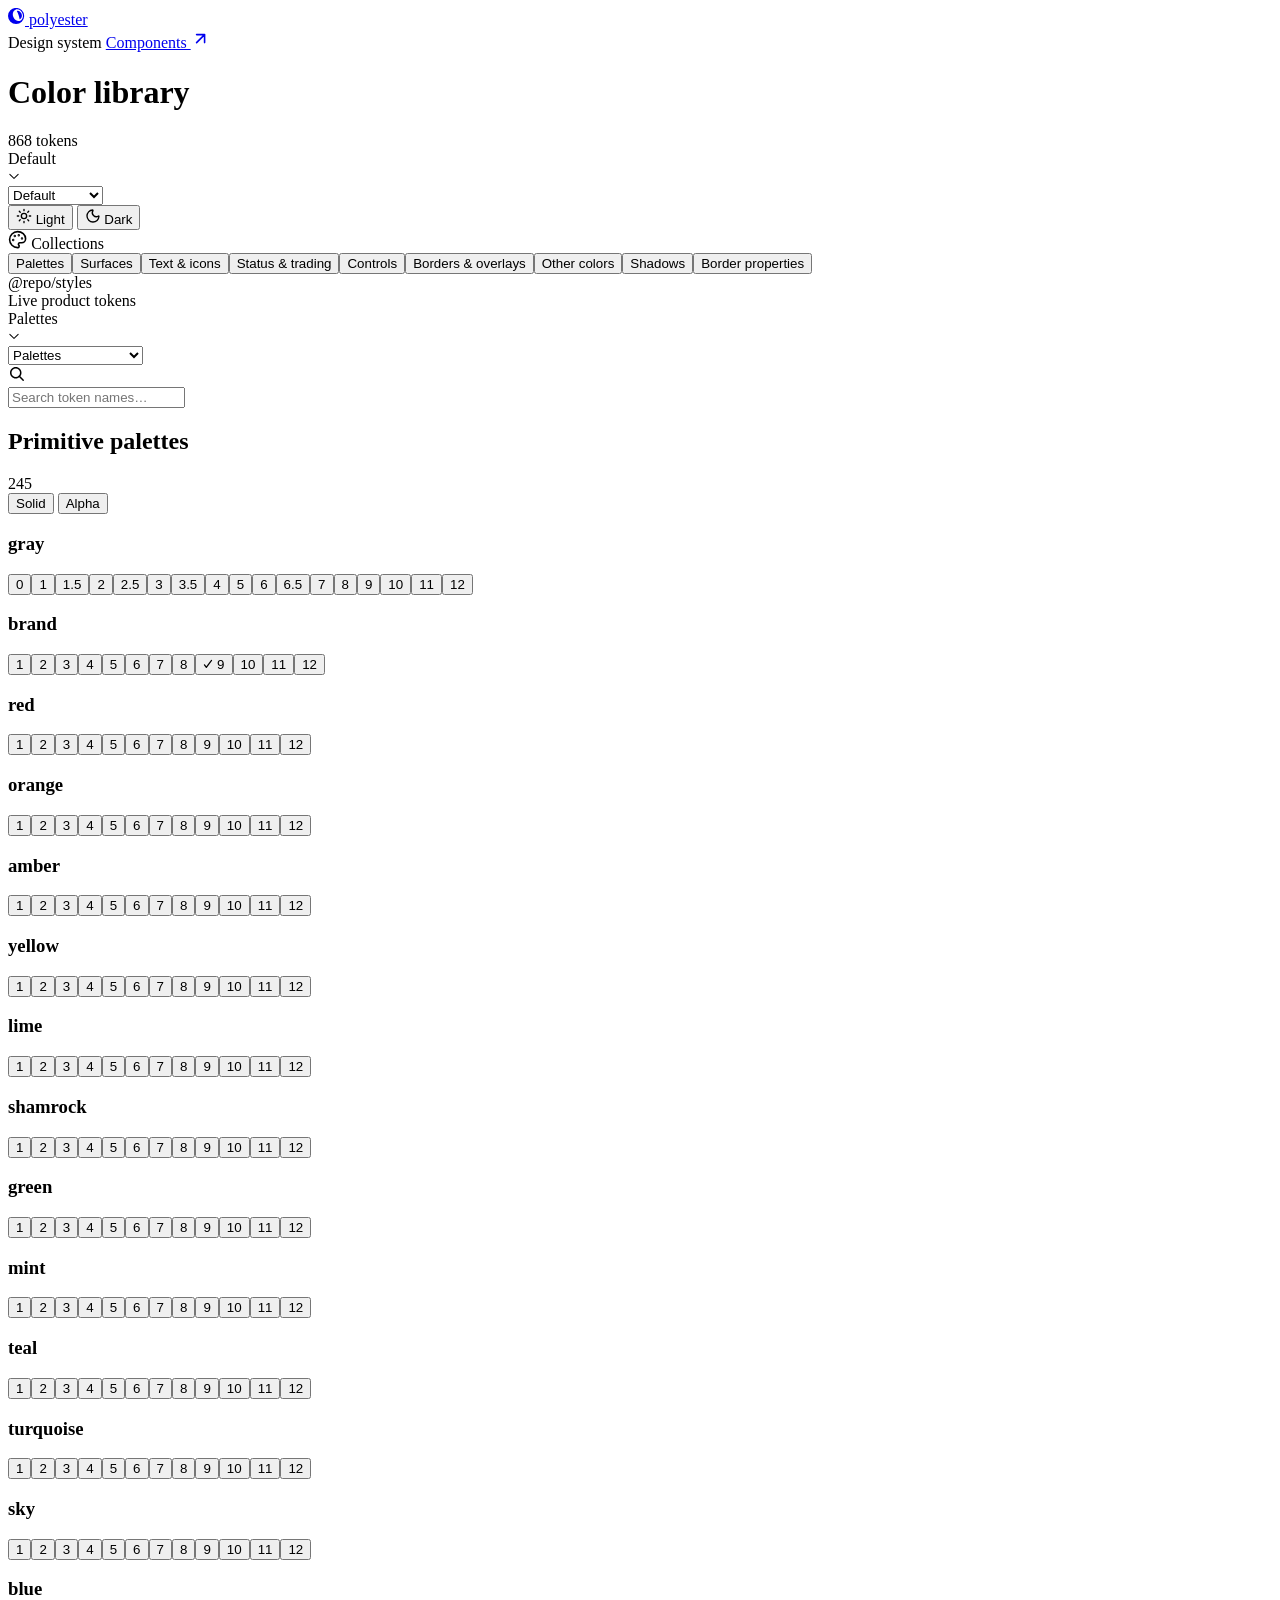
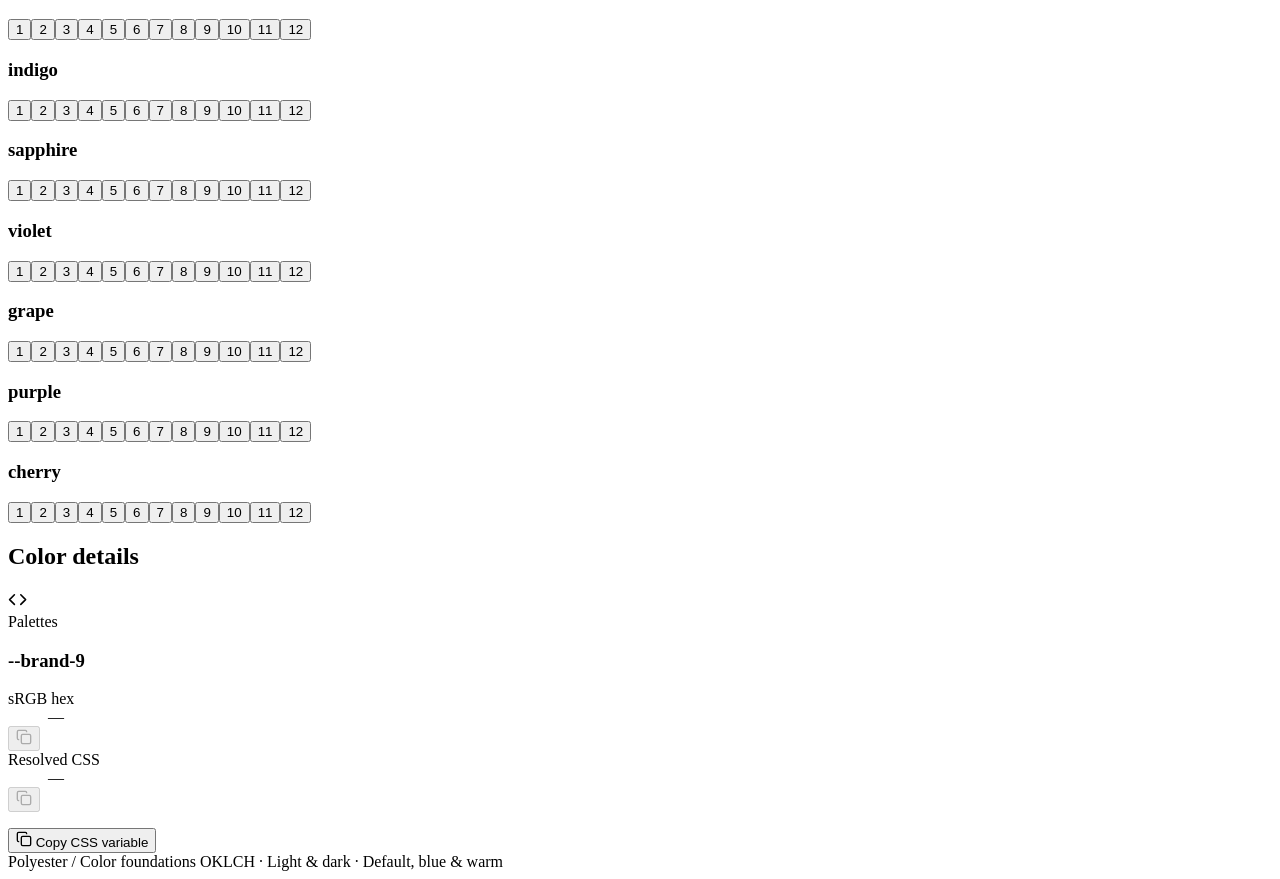
==== colors/index.html @ e7f48c5c "deploy: polyester-mobile-web@b76f84007cfca26094717f0a4075731d64c80080" ====
<!doctype html>
<html lang="en">
	<head>
		<meta charset="utf-8" />
		<meta name="viewport" content="width=device-width,initial-scale=1,viewport-fit=cover" />
		<meta name="theme-color" media="(prefers-color-scheme: light)" content="#FDFCFC" />
		<meta name="theme-color" media="(prefers-color-scheme: dark)" content="#0B0B0F" />
		<link href="/polyester-design-library/_app/immutable/entry/start.BnhwQXBy.js" rel="modulepreload">
		<link href="/polyester-design-library/_app/immutable/chunks/CNj7C9xy.js" rel="modulepreload">
		<link href="/polyester-design-library/_app/immutable/chunks/Bu_klV3G.js" rel="modulepreload">
		<link href="/polyester-design-library/_app/immutable/entry/app.1anOI6Ev.js" rel="modulepreload">
		<link href="/polyester-design-library/_app/immutable/chunks/HclGiUj8.js" rel="modulepreload">
		<link href="/polyester-design-library/_app/immutable/chunks/xihTtKlq.js" rel="modulepreload">
		<link href="/polyester-design-library/_app/immutable/nodes/0.DHx5jdEM.js" rel="modulepreload">
		<link href="/polyester-design-library/_app/immutable/chunks/IcsavTOA.js" rel="modulepreload">
		<link href="/polyester-design-library/_app/immutable/chunks/Cp580S8s.js" rel="modulepreload">
		<link href="/polyester-design-library/_app/immutable/nodes/3.DNmnRr3i.js" rel="modulepreload">
		<link href="/polyester-design-library/_app/immutable/chunks/DgnE17Z3.js" rel="modulepreload">
		<link href="/polyester-design-library/_app/immutable/chunks/DG6HLrfZ.js" rel="modulepreload">
		<!--f8l44e--><!--[0--><meta name="theme-color" content="#0B0B0F"/><!--]--> <!----><script>(function setInitialMode({ defaultMode = "system", themeColors, darkClassNames = ["dark"], lightClassNames = [], defaultTheme = "", modeStorageKey = "mode-watcher-mode", themeStorageKey = "mode-watcher-theme" }) {
	const rootEl = document.documentElement;
	const mode = localStorage.getItem(modeStorageKey) ?? defaultMode;
	const theme = localStorage.getItem(themeStorageKey) ?? defaultTheme;
	const light = mode === "light" || mode === "system" && window.matchMedia("(prefers-color-scheme: light)").matches;
	if (light) {
		if (darkClassNames.length) rootEl.classList.remove(...darkClassNames.filter(Boolean));
		if (lightClassNames.length) rootEl.classList.add(...lightClassNames.filter(Boolean));
	} else {
		if (lightClassNames.length) rootEl.classList.remove(...lightClassNames.filter(Boolean));
		if (darkClassNames.length) rootEl.classList.add(...darkClassNames.filter(Boolean));
	}
	rootEl.style.colorScheme = light ? "light" : "dark";
	if (themeColors) {
		const themeMetaEl = document.querySelector("meta[name=\"theme-color\"]");
		if (themeMetaEl) themeMetaEl.setAttribute("content", mode === "light" ? themeColors.light : themeColors.dark);
	}
	if (theme) {
		rootEl.setAttribute("data-theme", theme);
		localStorage.setItem(themeStorageKey, theme);
	}
	localStorage.setItem(modeStorageKey, mode);
})({"defaultMode":"system","themeColors":{"dark":"#0B0B0F","light":"#FDFCFC"},"darkClassNames":["dark"],"lightClassNames":[],"defaultTheme":"default","modeStorageKey":"mode-watcher-mode","themeStorageKey":"mode-watcher-theme"});</script><!----><!----><!--f1j3j9--><!----><title>Colors · Polyester design library</title>
		<link href="/polyester-design-library/_app/immutable/assets/0.DWBuBWiR.css" rel="stylesheet">
		<link href="/polyester-design-library/_app/immutable/assets/button.DtwmWWNO.css" rel="stylesheet">
		<link href="/polyester-design-library/_app/immutable/assets/site-config.QE5ZuEV4.css" rel="stylesheet">
		<link href="/polyester-design-library/_app/immutable/assets/3.a_dY2DPH.css" rel="stylesheet">
	</head>
	<body data-sveltekit-preload-data="hover">
		<div class="contents"><!--[--><!--[0--><!--[--><!--[-1--><!--]--><!----> <!--[--><div class="color-library min-h-dvh bg-background-page text-foreground"><div class="color-ribbon svelte-jlk1gy" aria-hidden="true"><!--[--><span class="svelte-jlk1gy" style="background: var(--brand-9);"></span><span class="svelte-jlk1gy" style="background: var(--red-9);"></span><span class="svelte-jlk1gy" style="background: var(--orange-9);"></span><span class="svelte-jlk1gy" style="background: var(--amber-9);"></span><span class="svelte-jlk1gy" style="background: var(--yellow-9);"></span><span class="svelte-jlk1gy" style="background: var(--lime-9);"></span><span class="svelte-jlk1gy" style="background: var(--shamrock-9);"></span><span class="svelte-jlk1gy" style="background: var(--green-9);"></span><span class="svelte-jlk1gy" style="background: var(--mint-9);"></span><span class="svelte-jlk1gy" style="background: var(--teal-9);"></span><span class="svelte-jlk1gy" style="background: var(--turquoise-9);"></span><span class="svelte-jlk1gy" style="background: var(--sky-9);"></span><span class="svelte-jlk1gy" style="background: var(--blue-9);"></span><span class="svelte-jlk1gy" style="background: var(--indigo-9);"></span><span class="svelte-jlk1gy" style="background: var(--sapphire-9);"></span><span class="svelte-jlk1gy" style="background: var(--violet-9);"></span><span class="svelte-jlk1gy" style="background: var(--grape-9);"></span><span class="svelte-jlk1gy" style="background: var(--purple-9);"></span><span class="svelte-jlk1gy" style="background: var(--cherry-9);"></span><!--]--></div> <header class="library-header border-b border-divider-primary svelte-jlk1gy"><a href="/polyester-design-library/colors/" class="flex items-center gap-2.5" aria-label="Polyester color library"><svg fill="currentColor" xmlns="http://www.w3.org/2000/svg" width="17" height="17" viewBox="0 0 17 17" class="size-7 text-brand"><path fill="currentColor" d="M11.955 11.296c-.177.086-.357-.008-.387-.194l-.002-.002c-.44-2.689-1.358-5.326-2.67-7.767-.088-.169-.051-.374.089-.438 1.319-.627 3.401.416 4.47 2.716 1.076 2.3.274 4.87-1.5 5.685"></path><path fill="currentColor" fill-rule="evenodd" d="M0 8.088a8.088 8.088 0 1 1 16.175 0A8.088 8.088 0 0 1 0 8.088M5.356 9.12c1.305 3.071 4.381 4.702 6.873 3.644s3.456-4.406 2.152-7.476c-1.304-3.072-4.38-4.703-6.873-3.644C5.016 2.702 4.052 6.05 5.356 9.12" clip-rule="evenodd"></path></svg><!----> <span class="text-lg font-semibold tracking-tight">polyester</span></a> <div class="flex items-center gap-2"><!----><span class="inline-flex w-fit max-w-full items-center justify-center gap-1 rounded-full font-medium tracking-[-0.01em] whitespace-nowrap select-none [--badge-decoration:var(--badge-solid)] [&amp;_svg]:shrink-0 [&amp;_svg]:text-(--badge-decoration) material-hairline border-solid border-(--badge-line) bg-(--badge-tint) text-(--badge-fg) shadow-(--surface-depth-sm) h-5 px-1.5 text-xxs [&amp;_svg]:size-2.5 [&amp;>[data-slot=badge-dot]]:size-1" style="--badge-tint: var(--status-new-neutral-bg); --badge-tint-hover: var(--status-new-neutral-bg-hover); --badge-line: var(--status-new-neutral-border); --badge-line-solid: var(--gray-a6); --badge-line-strong: var(--gray-a7); --badge-fg: var(--status-new-neutral-fg); --badge-solid: var(--status-new-neutral-solid); --badge-on-solid: var(--status-new-neutral-solid-fg); --badge-vivid: var(--gray-11);" data-slot="badge" data-appearance="default" data-variant="neutral" data-size="sm"><!--[-1--><!--]--> <!--[-1--><!---->Design system<!----><!--]--><!----></span><!----><!----> <!--[3--><a class="group/button relative isolate inline-flex max-w-full cursor-pointer touch-manipulation items-center justify-center font-medium tracking-[-0.01em] whitespace-nowrap no-underline interactive-transition select-none focus-visible:outline-[1px] focus-visible:-outline-offset-1 focus-visible:outline-input-primary-border-focus disabled:pointer-events-none disabled:cursor-not-allowed disabled:bg-button-disabled disabled:text-misc-foreground disabled:opacity-(--button-disabled-opacity) data-disabled:pointer-events-none data-disabled:cursor-not-allowed data-disabled:bg-button-disabled data-disabled:text-misc-foreground data-disabled:opacity-(--button-disabled-opacity) data-loading:pointer-events-none data-loading:opacity-(--button-loading-opacity) motion-reduce:transition-none [&amp;_svg]:pointer-events-none [&amp;_svg]:shrink-0 disabled:[&amp;_svg]:text-icon-misc-foreground data-disabled:[&amp;_svg]:text-icon-misc-foreground border border-transparent bg-transparent interactive-overlay-hover text-secondary-foreground hover:text-foreground focus-visible:border-input-primary-border-focus data-[state=open]:text-foreground data-[state=open]:[--overlay:var(--overlay-hover)] h-8 gap-1.5 rounded-sm px-3 text-sm [&amp;_svg:not([class*='size-']):not([class*='h-']):not([class*='w-'])]:size-3.5 gallery-link" href="/polyester-design-library/components/" data-slot="button"><!--[-1--><!--]--> <!--[0--><!---->Components <svg viewBox="0 0 24 24" width="1.2em" height="1.2em" class="size-3.5"><path fill="none" stroke="currentColor" stroke-linecap="round" stroke-linejoin="round" stroke-width="2" d="M7 7h10v10M7 17L17 7"></path></svg><!----><!----><!--]--><!----> <!--[-1--><!--]--></a><!--]--><!----></div></header> <div class="library-content svelte-jlk1gy"><div class="page-heading svelte-jlk1gy"><div class="flex flex-wrap items-center gap-4"><h1 class="text-4xl font-semibold tracking-tight svelte-jlk1gy">Color library</h1> <span class="token-total text-xs text-muted-foreground svelte-jlk1gy">868 tokens</span></div> <div class="theme-controls svelte-jlk1gy"><div class="w-28"><!--$s1--><div class="relative"><div class="group flex w-full items-center justify-between font-medium interactive-transition select-none focus-visible:outline-[1px] focus-visible:-outline-offset-1 focus-visible:outline-input-primary-border-focus disabled:pointer-events-none disabled:opacity-70 data-invalid:border data-invalid:border-status-error-fg data-placeholder:text-muted-foreground data-placeholder:hover:text-secondary-foreground data-placeholder:data-hovered:text-secondary-foreground data-placeholder:data-[state=open]:text-secondary-foreground [&amp;>span]:line-clamp-1 material-input-primary [&amp;:not([data-placeholder])]:text-foreground h-8 gap-1.5 rounded-sm pr-1.5 pl-2 text-xs" aria-hidden="true"><!--[-1--><!--]--> <!--[-1--><!--]--> <!--[0--><div class="flex min-w-0 flex-1 items-center gap-2"><span class="truncate text-left">Default</span> <!--[-1--><!--]--></div><!--]--> <svg xmlns="http://www.w3.org/2000/svg" width="12" height="12" fill="none" viewBox="0 0 12 12" class="ml-2 size-3 shrink-0 text-icon-muted-foreground transition-all duration-300 ease-out"><path fill="currentColor" d="M6 9a.5.5 0 0 1-.353-.147L1.48 4.687a.5.5 0 1 1 .707-.708l3.814 3.814 3.813-3.814a.5.5 0 1 1 .707.708L6.355 8.853A.5.5 0 0 1 6 9"></path></svg><!----></div> <select id="s1" aria-label="Color theme" class="absolute inset-0 z-10 h-full w-full cursor-pointer appearance-none opacity-0 disabled:cursor-not-allowed"><option value="" disabled="" hidden="">Color theme</option><!--[--><option value="default" selected="">Default</option><option value="warm">Warm</option><option value="blue">Blue</option><!--]--></select></div><!----></div> <div class="mode-switch rounded-lg bg-toggle-primary p-1 svelte-jlk1gy" role="group" aria-label="Appearance"><!--[-1--><button class="group/button relative isolate inline-flex max-w-full cursor-pointer touch-manipulation items-center justify-center font-medium tracking-[-0.01em] whitespace-nowrap no-underline interactive-transition select-none focus-visible:outline-[1px] focus-visible:-outline-offset-1 focus-visible:outline-input-primary-border-focus disabled:pointer-events-none disabled:cursor-not-allowed disabled:bg-button-disabled disabled:text-misc-foreground disabled:opacity-(--button-disabled-opacity) data-disabled:pointer-events-none data-disabled:cursor-not-allowed data-disabled:bg-button-disabled data-disabled:text-misc-foreground data-disabled:opacity-(--button-disabled-opacity) data-loading:pointer-events-none data-loading:opacity-(--button-loading-opacity) motion-reduce:transition-none [&amp;_svg]:pointer-events-none [&amp;_svg]:shrink-0 disabled:[&amp;_svg]:text-icon-misc-foreground data-disabled:[&amp;_svg]:text-icon-misc-foreground border border-transparent bg-transparent interactive-overlay-hover text-secondary-foreground hover:text-foreground focus-visible:border-input-primary-border-focus data-[state=open]:text-foreground data-[state=open]:[--overlay:var(--overlay-hover)] h-8 gap-1.5 rounded-sm px-3 text-sm [&amp;_svg:not([class*='size-']):not([class*='h-']):not([class*='w-'])]:size-3.5" type="button" aria-pressed="false" data-slot="button"><!--[-1--><!--]--> <!--[0--><svg viewBox="0 0 24 24" width="1.2em" height="1.2em" class="size-4"><g fill="none" stroke="currentColor" stroke-linecap="round" stroke-linejoin="round" stroke-width="2"><circle cx="12" cy="12" r="4"></circle><path d="M12 2v2m0 16v2M4.93 4.93l1.41 1.41m11.32 11.32l1.41 1.41M2 12h2m16 0h2M6.34 17.66l-1.41 1.41M19.07 4.93l-1.41 1.41"></path></g></svg><!----> Light<!----><!--]--><!----></button><!--]--><!----> <!--[-1--><button class="group/button relative isolate inline-flex max-w-full cursor-pointer touch-manipulation items-center justify-center font-medium tracking-[-0.01em] whitespace-nowrap no-underline interactive-transition select-none focus-visible:outline-[1px] focus-visible:-outline-offset-1 focus-visible:outline-input-primary-border-focus disabled:pointer-events-none disabled:cursor-not-allowed disabled:bg-button-disabled disabled:text-misc-foreground disabled:opacity-(--button-disabled-opacity) data-disabled:pointer-events-none data-disabled:cursor-not-allowed data-disabled:bg-button-disabled data-disabled:text-misc-foreground data-disabled:opacity-(--button-disabled-opacity) data-loading:pointer-events-none data-loading:opacity-(--button-loading-opacity) motion-reduce:transition-none [&amp;_svg]:pointer-events-none [&amp;_svg]:shrink-0 disabled:[&amp;_svg]:text-icon-misc-foreground data-disabled:[&amp;_svg]:text-icon-misc-foreground border border-transparent bg-transparent interactive-overlay-hover text-secondary-foreground hover:text-foreground focus-visible:border-input-primary-border-focus data-[state=open]:text-foreground data-[state=open]:[--overlay:var(--overlay-hover)] h-8 gap-1.5 rounded-sm px-3 text-sm [&amp;_svg:not([class*='size-']):not([class*='h-']):not([class*='w-'])]:size-3.5" type="button" aria-pressed="false" data-slot="button"><!--[-1--><!--]--> <!--[0--><svg viewBox="0 0 24 24" width="1.2em" height="1.2em" class="size-4"><path fill="none" stroke="currentColor" stroke-linecap="round" stroke-linejoin="round" stroke-width="2" d="M20.985 12.486a9 9 0 1 1-9.473-9.472c.405-.022.617.46.402.803a6 6 0 0 0 8.268 8.268c.344-.215.825-.004.803.401"></path></svg><!----> Dark<!----><!--]--><!----></button><!--]--><!----></div></div></div> <div class="library-workspace svelte-jlk1gy"><aside class="category-sidebar svelte-jlk1gy"><div class="desktop-categories svelte-jlk1gy"><div class="mb-4 flex items-center gap-2 px-3 text-xs text-muted-foreground"><svg viewBox="0 0 24 24" width="1.2em" height="1.2em" class="size-4"><g fill="none" stroke="currentColor" stroke-linecap="round" stroke-linejoin="round" stroke-width="2"><path d="M12 22a1 1 0 0 1 0-20a10 9 0 0 1 10 9a5 5 0 0 1-5 5h-2.25a1.75 1.75 0 0 0-1.4 2.8l.3.4a1.75 1.75 0 0 1-1.4 2.8z"></path><circle cx="13.5" cy="6.5" r=".5" fill="currentColor"></circle><circle cx="17.5" cy="10.5" r=".5" fill="currentColor"></circle><circle cx="6.5" cy="12.5" r=".5" fill="currentColor"></circle><circle cx="8.5" cy="7.5" r=".5" fill="currentColor"></circle></g></svg><!----> Collections</div> <nav class="flex flex-col gap-1" aria-label="Color collections"><!--[--><!--[-1--><button class="group/button relative isolate inline-flex max-w-full cursor-pointer touch-manipulation items-center gap-2 font-medium tracking-[-0.01em] whitespace-nowrap no-underline interactive-transition select-none focus-visible:outline-[1px] focus-visible:-outline-offset-1 focus-visible:outline-input-primary-border-focus disabled:pointer-events-none disabled:cursor-not-allowed disabled:bg-button-disabled disabled:text-misc-foreground disabled:opacity-(--button-disabled-opacity) data-disabled:pointer-events-none data-disabled:cursor-not-allowed data-disabled:bg-button-disabled data-disabled:text-misc-foreground data-disabled:opacity-(--button-disabled-opacity) data-loading:pointer-events-none data-loading:opacity-(--button-loading-opacity) motion-reduce:transition-none [&amp;_svg]:pointer-events-none [&amp;_svg]:shrink-0 disabled:[&amp;_svg]:text-icon-misc-foreground data-disabled:[&amp;_svg]:text-icon-misc-foreground material-button-secondary text-button-secondary-foreground [--overlay-active:var(--button-secondary-overlay-active)] [--overlay-hover:var(--button-secondary-overlay-hover)] hover:text-button-secondary-foreground-hover data-[state=open]:text-button-secondary-foreground-hover data-[state=open]:[--overlay:var(--overlay-hover)] [&amp;_svg]:text-button-secondary-icon hover:[&amp;_svg]:text-button-secondary-icon-hover data-[state=open]:[&amp;_svg]:text-button-secondary-icon-hover h-9 rounded-md px-4 text-[14px] [&amp;_svg:not([class*='size-']):not([class*='h-']):not([class*='w-'])]:size-4 justify-start" type="button" aria-pressed="true" data-slot="button"><!--[-1--><!--]--> <!--[0--><!---->Palettes<!----><!--]--><!----></button><!--]--><!--[-1--><button class="group/button relative isolate inline-flex max-w-full cursor-pointer touch-manipulation items-center gap-2 font-medium tracking-[-0.01em] whitespace-nowrap no-underline interactive-transition select-none focus-visible:outline-[1px] focus-visible:-outline-offset-1 focus-visible:outline-input-primary-border-focus disabled:pointer-events-none disabled:cursor-not-allowed disabled:bg-button-disabled disabled:text-misc-foreground disabled:opacity-(--button-disabled-opacity) data-disabled:pointer-events-none data-disabled:cursor-not-allowed data-disabled:bg-button-disabled data-disabled:text-misc-foreground data-disabled:opacity-(--button-disabled-opacity) data-loading:pointer-events-none data-loading:opacity-(--button-loading-opacity) motion-reduce:transition-none [&amp;_svg]:pointer-events-none [&amp;_svg]:shrink-0 disabled:[&amp;_svg]:text-icon-misc-foreground data-disabled:[&amp;_svg]:text-icon-misc-foreground border border-transparent bg-transparent interactive-overlay-hover text-secondary-foreground hover:text-foreground focus-visible:border-input-primary-border-focus data-[state=open]:text-foreground data-[state=open]:[--overlay:var(--overlay-hover)] h-9 rounded-md px-4 text-[14px] [&amp;_svg:not([class*='size-']):not([class*='h-']):not([class*='w-'])]:size-4 justify-start" type="button" aria-pressed="false" data-slot="button"><!--[-1--><!--]--> <!--[0--><!---->Surfaces<!----><!--]--><!----></button><!--]--><!--[-1--><button class="group/button relative isolate inline-flex max-w-full cursor-pointer touch-manipulation items-center gap-2 font-medium tracking-[-0.01em] whitespace-nowrap no-underline interactive-transition select-none focus-visible:outline-[1px] focus-visible:-outline-offset-1 focus-visible:outline-input-primary-border-focus disabled:pointer-events-none disabled:cursor-not-allowed disabled:bg-button-disabled disabled:text-misc-foreground disabled:opacity-(--button-disabled-opacity) data-disabled:pointer-events-none data-disabled:cursor-not-allowed data-disabled:bg-button-disabled data-disabled:text-misc-foreground data-disabled:opacity-(--button-disabled-opacity) data-loading:pointer-events-none data-loading:opacity-(--button-loading-opacity) motion-reduce:transition-none [&amp;_svg]:pointer-events-none [&amp;_svg]:shrink-0 disabled:[&amp;_svg]:text-icon-misc-foreground data-disabled:[&amp;_svg]:text-icon-misc-foreground border border-transparent bg-transparent interactive-overlay-hover text-secondary-foreground hover:text-foreground focus-visible:border-input-primary-border-focus data-[state=open]:text-foreground data-[state=open]:[--overlay:var(--overlay-hover)] h-9 rounded-md px-4 text-[14px] [&amp;_svg:not([class*='size-']):not([class*='h-']):not([class*='w-'])]:size-4 justify-start" type="button" aria-pressed="false" data-slot="button"><!--[-1--><!--]--> <!--[0--><!---->Text &amp; icons<!----><!--]--><!----></button><!--]--><!--[-1--><button class="group/button relative isolate inline-flex max-w-full cursor-pointer touch-manipulation items-center gap-2 font-medium tracking-[-0.01em] whitespace-nowrap no-underline interactive-transition select-none focus-visible:outline-[1px] focus-visible:-outline-offset-1 focus-visible:outline-input-primary-border-focus disabled:pointer-events-none disabled:cursor-not-allowed disabled:bg-button-disabled disabled:text-misc-foreground disabled:opacity-(--button-disabled-opacity) data-disabled:pointer-events-none data-disabled:cursor-not-allowed data-disabled:bg-button-disabled data-disabled:text-misc-foreground data-disabled:opacity-(--button-disabled-opacity) data-loading:pointer-events-none data-loading:opacity-(--button-loading-opacity) motion-reduce:transition-none [&amp;_svg]:pointer-events-none [&amp;_svg]:shrink-0 disabled:[&amp;_svg]:text-icon-misc-foreground data-disabled:[&amp;_svg]:text-icon-misc-foreground border border-transparent bg-transparent interactive-overlay-hover text-secondary-foreground hover:text-foreground focus-visible:border-input-primary-border-focus data-[state=open]:text-foreground data-[state=open]:[--overlay:var(--overlay-hover)] h-9 rounded-md px-4 text-[14px] [&amp;_svg:not([class*='size-']):not([class*='h-']):not([class*='w-'])]:size-4 justify-start" type="button" aria-pressed="false" data-slot="button"><!--[-1--><!--]--> <!--[0--><!---->Status &amp; trading<!----><!--]--><!----></button><!--]--><!--[-1--><button class="group/button relative isolate inline-flex max-w-full cursor-pointer touch-manipulation items-center gap-2 font-medium tracking-[-0.01em] whitespace-nowrap no-underline interactive-transition select-none focus-visible:outline-[1px] focus-visible:-outline-offset-1 focus-visible:outline-input-primary-border-focus disabled:pointer-events-none disabled:cursor-not-allowed disabled:bg-button-disabled disabled:text-misc-foreground disabled:opacity-(--button-disabled-opacity) data-disabled:pointer-events-none data-disabled:cursor-not-allowed data-disabled:bg-button-disabled data-disabled:text-misc-foreground data-disabled:opacity-(--button-disabled-opacity) data-loading:pointer-events-none data-loading:opacity-(--button-loading-opacity) motion-reduce:transition-none [&amp;_svg]:pointer-events-none [&amp;_svg]:shrink-0 disabled:[&amp;_svg]:text-icon-misc-foreground data-disabled:[&amp;_svg]:text-icon-misc-foreground border border-transparent bg-transparent interactive-overlay-hover text-secondary-foreground hover:text-foreground focus-visible:border-input-primary-border-focus data-[state=open]:text-foreground data-[state=open]:[--overlay:var(--overlay-hover)] h-9 rounded-md px-4 text-[14px] [&amp;_svg:not([class*='size-']):not([class*='h-']):not([class*='w-'])]:size-4 justify-start" type="button" aria-pressed="false" data-slot="button"><!--[-1--><!--]--> <!--[0--><!---->Controls<!----><!--]--><!----></button><!--]--><!--[-1--><button class="group/button relative isolate inline-flex max-w-full cursor-pointer touch-manipulation items-center gap-2 font-medium tracking-[-0.01em] whitespace-nowrap no-underline interactive-transition select-none focus-visible:outline-[1px] focus-visible:-outline-offset-1 focus-visible:outline-input-primary-border-focus disabled:pointer-events-none disabled:cursor-not-allowed disabled:bg-button-disabled disabled:text-misc-foreground disabled:opacity-(--button-disabled-opacity) data-disabled:pointer-events-none data-disabled:cursor-not-allowed data-disabled:bg-button-disabled data-disabled:text-misc-foreground data-disabled:opacity-(--button-disabled-opacity) data-loading:pointer-events-none data-loading:opacity-(--button-loading-opacity) motion-reduce:transition-none [&amp;_svg]:pointer-events-none [&amp;_svg]:shrink-0 disabled:[&amp;_svg]:text-icon-misc-foreground data-disabled:[&amp;_svg]:text-icon-misc-foreground border border-transparent bg-transparent interactive-overlay-hover text-secondary-foreground hover:text-foreground focus-visible:border-input-primary-border-focus data-[state=open]:text-foreground data-[state=open]:[--overlay:var(--overlay-hover)] h-9 rounded-md px-4 text-[14px] [&amp;_svg:not([class*='size-']):not([class*='h-']):not([class*='w-'])]:size-4 justify-start" type="button" aria-pressed="false" data-slot="button"><!--[-1--><!--]--> <!--[0--><!---->Borders &amp; overlays<!----><!--]--><!----></button><!--]--><!--[-1--><button class="group/button relative isolate inline-flex max-w-full cursor-pointer touch-manipulation items-center gap-2 font-medium tracking-[-0.01em] whitespace-nowrap no-underline interactive-transition select-none focus-visible:outline-[1px] focus-visible:-outline-offset-1 focus-visible:outline-input-primary-border-focus disabled:pointer-events-none disabled:cursor-not-allowed disabled:bg-button-disabled disabled:text-misc-foreground disabled:opacity-(--button-disabled-opacity) data-disabled:pointer-events-none data-disabled:cursor-not-allowed data-disabled:bg-button-disabled data-disabled:text-misc-foreground data-disabled:opacity-(--button-disabled-opacity) data-loading:pointer-events-none data-loading:opacity-(--button-loading-opacity) motion-reduce:transition-none [&amp;_svg]:pointer-events-none [&amp;_svg]:shrink-0 disabled:[&amp;_svg]:text-icon-misc-foreground data-disabled:[&amp;_svg]:text-icon-misc-foreground border border-transparent bg-transparent interactive-overlay-hover text-secondary-foreground hover:text-foreground focus-visible:border-input-primary-border-focus data-[state=open]:text-foreground data-[state=open]:[--overlay:var(--overlay-hover)] h-9 rounded-md px-4 text-[14px] [&amp;_svg:not([class*='size-']):not([class*='h-']):not([class*='w-'])]:size-4 justify-start" type="button" aria-pressed="false" data-slot="button"><!--[-1--><!--]--> <!--[0--><!---->Other colors<!----><!--]--><!----></button><!--]--><!--[-1--><button class="group/button relative isolate inline-flex max-w-full cursor-pointer touch-manipulation items-center gap-2 font-medium tracking-[-0.01em] whitespace-nowrap no-underline interactive-transition select-none focus-visible:outline-[1px] focus-visible:-outline-offset-1 focus-visible:outline-input-primary-border-focus disabled:pointer-events-none disabled:cursor-not-allowed disabled:bg-button-disabled disabled:text-misc-foreground disabled:opacity-(--button-disabled-opacity) data-disabled:pointer-events-none data-disabled:cursor-not-allowed data-disabled:bg-button-disabled data-disabled:text-misc-foreground data-disabled:opacity-(--button-disabled-opacity) data-loading:pointer-events-none data-loading:opacity-(--button-loading-opacity) motion-reduce:transition-none [&amp;_svg]:pointer-events-none [&amp;_svg]:shrink-0 disabled:[&amp;_svg]:text-icon-misc-foreground data-disabled:[&amp;_svg]:text-icon-misc-foreground border border-transparent bg-transparent interactive-overlay-hover text-secondary-foreground hover:text-foreground focus-visible:border-input-primary-border-focus data-[state=open]:text-foreground data-[state=open]:[--overlay:var(--overlay-hover)] h-9 rounded-md px-4 text-[14px] [&amp;_svg:not([class*='size-']):not([class*='h-']):not([class*='w-'])]:size-4 justify-start" type="button" aria-pressed="false" data-slot="button"><!--[-1--><!--]--> <!--[0--><!---->Shadows<!----><!--]--><!----></button><!--]--><!--[-1--><button class="group/button relative isolate inline-flex max-w-full cursor-pointer touch-manipulation items-center gap-2 font-medium tracking-[-0.01em] whitespace-nowrap no-underline interactive-transition select-none focus-visible:outline-[1px] focus-visible:-outline-offset-1 focus-visible:outline-input-primary-border-focus disabled:pointer-events-none disabled:cursor-not-allowed disabled:bg-button-disabled disabled:text-misc-foreground disabled:opacity-(--button-disabled-opacity) data-disabled:pointer-events-none data-disabled:cursor-not-allowed data-disabled:bg-button-disabled data-disabled:text-misc-foreground data-disabled:opacity-(--button-disabled-opacity) data-loading:pointer-events-none data-loading:opacity-(--button-loading-opacity) motion-reduce:transition-none [&amp;_svg]:pointer-events-none [&amp;_svg]:shrink-0 disabled:[&amp;_svg]:text-icon-misc-foreground data-disabled:[&amp;_svg]:text-icon-misc-foreground border border-transparent bg-transparent interactive-overlay-hover text-secondary-foreground hover:text-foreground focus-visible:border-input-primary-border-focus data-[state=open]:text-foreground data-[state=open]:[--overlay:var(--overlay-hover)] h-9 rounded-md px-4 text-[14px] [&amp;_svg:not([class*='size-']):not([class*='h-']):not([class*='w-'])]:size-4 justify-start" type="button" aria-pressed="false" data-slot="button"><!--[-1--><!--]--> <!--[0--><!---->Border properties<!----><!--]--><!----></button><!--]--><!--]--></nav> <div class="mt-8 border-t border-divider-primary px-3 pt-4 text-xxs leading-relaxed text-muted-foreground"><span class="font-mono">@repo/styles</span> <div class="mt-2 flex items-center gap-1.5"><span class="size-1.5 rounded-full bg-status-new-success-solid"></span> Live
							product tokens</div></div></div> <div class="mobile-categories svelte-jlk1gy"><!--$s2--><div class="relative"><div class="group flex w-full items-center justify-between font-medium interactive-transition select-none focus-visible:outline-[1px] focus-visible:-outline-offset-1 focus-visible:outline-input-primary-border-focus disabled:pointer-events-none disabled:opacity-70 data-invalid:border data-invalid:border-status-error-fg data-placeholder:text-muted-foreground data-placeholder:hover:text-secondary-foreground data-placeholder:data-hovered:text-secondary-foreground data-placeholder:data-[state=open]:text-secondary-foreground [&amp;>span]:line-clamp-1 material-input-primary [&amp;:not([data-placeholder])]:text-foreground h-8 gap-1.5 rounded-sm pr-1.5 pl-2 text-xs" aria-hidden="true"><!--[-1--><!--]--> <!--[-1--><!--]--> <!--[0--><div class="flex min-w-0 flex-1 items-center gap-2"><span class="truncate text-left">Palettes</span> <!--[-1--><!--]--></div><!--]--> <svg xmlns="http://www.w3.org/2000/svg" width="12" height="12" fill="none" viewBox="0 0 12 12" class="ml-2 size-3 shrink-0 text-icon-muted-foreground transition-all duration-300 ease-out"><path fill="currentColor" d="M6 9a.5.5 0 0 1-.353-.147L1.48 4.687a.5.5 0 1 1 .707-.708l3.814 3.814 3.813-3.814a.5.5 0 1 1 .707.708L6.355 8.853A.5.5 0 0 1 6 9"></path></svg><!----></div> <select id="s2" aria-label="Color collection" class="absolute inset-0 z-10 h-full w-full cursor-pointer appearance-none opacity-0 disabled:cursor-not-allowed"><option value="" disabled="" hidden="">Color collection</option><!--[--><option value="palettes" selected="">Palettes</option><option value="surfaces">Surfaces</option><option value="content">Text &amp; icons</option><option value="status">Status &amp; trading</option><option value="controls">Controls</option><option value="borders">Borders &amp; overlays</option><option value="other">Other colors</option><option value="shadows">Shadows</option><option value="border-properties">Border properties</option><!--]--></select></div><!----></div></aside> <main class="min-w-0" aria-label="Color catalog"><div class="relative flex items-center [--input-secondary-shadow-hover:none] [--input-secondary-shadow:none]"><svg xmlns="http://www.w3.org/2000/svg" width="18" height="18" fill="none" viewBox="0 0 18 18" class="pointer-events-none absolute left-3.5 z-2 size-[18px] text-muted-foreground"><path fill="currentColor" d="M15.25 16a.74.74 0 0 1-.53-.22l-3.965-3.965a.75.75 0 1 1 1.061-1.06l3.965 3.964a.75.75 0 0 1-.53 1.281z"></path><path fill="currentColor" d="M7.75 13.5C4.58 13.5 2 10.92 2 7.75S4.58 2 7.75 2s5.75 2.58 5.75 5.75-2.58 5.75-5.75 5.75m0-10A4.255 4.255 0 0 0 3.5 7.75 4.255 4.255 0 0 0 7.75 12 4.255 4.255 0 0 0 12 7.75 4.255 4.255 0 0 0 7.75 3.5"></path></svg><!----> <!--$s3--><!--[-1--><div class="relative text-base md:text-sm w-full"><!----> <input data-slot="input" class="flex w-full font-medium interactive-transition file:border-0 file:bg-transparent file:text-sm file:font-medium placeholder:text-muted-foreground placeholder:select-none focus:outline-hidden focus-visible:outline-[1px] focus-visible:-outline-offset-1 focus-visible:outline-input-primary-border-focus disabled:pointer-events-none disabled:opacity-70 data-invalid:border data-invalid:border-status-error-fg material-input-secondary py-2 min-w-0 flex-1 appearance-none [&amp;::-webkit-calendar-picker-indicator]:hidden [&amp;::-webkit-calendar-picker-indicator]:appearance-none [&amp;::-webkit-search-cancel-button]:hidden [&amp;::-webkit-search-cancel-button]:appearance-none h-11 px-10 rounded-xl text-base" type="search" value="" placeholder="Search token names…" data-1p-ignore="" data-lpignore="true" data-form-type="other" data-op-ignore="" data-bwignore="" autocomplete="off" autocorrect="off" autocapitalize="off" spellcheck="false" aria-label="Search color tokens"/> <!--[-1--><!--]--> <!----> <!--[-1--><!--]--></div><!--]--><!----> <!--[-1--><!--]--></div><!----> <div class="collection-heading svelte-jlk1gy"><div class="flex min-w-0 flex-wrap items-center gap-2"><h2 class="text-lg font-semibold tracking-tight">Primitive palettes</h2> <span class="text-xs text-muted-foreground" role="status">245</span></div> <!--[0--><div class="flex items-center gap-1" role="group" aria-label="Palette type"><!--[-1--><button class="group/button relative isolate inline-flex max-w-full cursor-pointer touch-manipulation items-center justify-center font-medium tracking-[-0.01em] whitespace-nowrap no-underline interactive-transition select-none focus-visible:outline-[1px] focus-visible:-outline-offset-1 focus-visible:outline-input-primary-border-focus disabled:pointer-events-none disabled:cursor-not-allowed disabled:bg-button-disabled disabled:text-misc-foreground disabled:opacity-(--button-disabled-opacity) data-disabled:pointer-events-none data-disabled:cursor-not-allowed data-disabled:bg-button-disabled data-disabled:text-misc-foreground data-disabled:opacity-(--button-disabled-opacity) data-loading:pointer-events-none data-loading:opacity-(--button-loading-opacity) motion-reduce:transition-none [&amp;_svg]:pointer-events-none [&amp;_svg]:shrink-0 disabled:[&amp;_svg]:text-icon-misc-foreground data-disabled:[&amp;_svg]:text-icon-misc-foreground material-button-secondary text-button-secondary-foreground [--overlay-active:var(--button-secondary-overlay-active)] [--overlay-hover:var(--button-secondary-overlay-hover)] hover:text-button-secondary-foreground-hover data-[state=open]:text-button-secondary-foreground-hover data-[state=open]:[--overlay:var(--overlay-hover)] [&amp;_svg]:text-button-secondary-icon hover:[&amp;_svg]:text-button-secondary-icon-hover data-[state=open]:[&amp;_svg]:text-button-secondary-icon-hover h-8 gap-1.5 rounded-sm px-3 text-sm [&amp;_svg:not([class*='size-']):not([class*='h-']):not([class*='w-'])]:size-3.5" type="button" aria-pressed="true" data-slot="button"><!--[-1--><!--]--> <!--[0--><!---->Solid<!----><!--]--><!----></button><!--]--><!----> <!--[-1--><button class="group/button relative isolate inline-flex max-w-full cursor-pointer touch-manipulation items-center justify-center font-medium tracking-[-0.01em] whitespace-nowrap no-underline interactive-transition select-none focus-visible:outline-[1px] focus-visible:-outline-offset-1 focus-visible:outline-input-primary-border-focus disabled:pointer-events-none disabled:cursor-not-allowed disabled:bg-button-disabled disabled:text-misc-foreground disabled:opacity-(--button-disabled-opacity) data-disabled:pointer-events-none data-disabled:cursor-not-allowed data-disabled:bg-button-disabled data-disabled:text-misc-foreground data-disabled:opacity-(--button-disabled-opacity) data-loading:pointer-events-none data-loading:opacity-(--button-loading-opacity) motion-reduce:transition-none [&amp;_svg]:pointer-events-none [&amp;_svg]:shrink-0 disabled:[&amp;_svg]:text-icon-misc-foreground data-disabled:[&amp;_svg]:text-icon-misc-foreground border border-transparent bg-transparent interactive-overlay-hover text-secondary-foreground hover:text-foreground focus-visible:border-input-primary-border-focus data-[state=open]:text-foreground data-[state=open]:[--overlay:var(--overlay-hover)] h-8 gap-1.5 rounded-sm px-3 text-sm [&amp;_svg:not([class*='size-']):not([class*='h-']):not([class*='w-'])]:size-3.5" type="button" aria-pressed="false" data-slot="button"><!--[-1--><!--]--> <!--[0--><!---->Alpha<!----><!--]--><!----></button><!--]--><!----></div><!--]--></div> <!--[1--><div class="palette-list svelte-1fbi607"><!--[--><section class="palette-row svelte-1fbi607" aria-label="gray solid palette"><h3 class="flex items-center gap-2 text-sm font-semibold capitalize svelte-1fbi607"><span class="size-2 shrink-0 rounded-full" style="background: var(--gray-9);"></span> gray</h3> <div class="palette-scale svelte-1fbi607" style="--steps: 17;"><!--[--><button type="button" class="color-step svelte-1fbi607" aria-label="Inspect --gray-0" aria-pressed="false" title="--gray-0"><span class="swatch-backdrop svelte-1fbi607"><span class="color-swatch svelte-1fbi607" style="background: var(--gray-0);"><!--[-1--><!--]--></span></span> <span class="step-label font-mono text-xxs svelte-1fbi607">0</span></button><button type="button" class="color-step svelte-1fbi607" aria-label="Inspect --gray-1" aria-pressed="false" title="--gray-1"><span class="swatch-backdrop svelte-1fbi607"><span class="color-swatch svelte-1fbi607" style="background: var(--gray-1);"><!--[-1--><!--]--></span></span> <span class="step-label font-mono text-xxs svelte-1fbi607">1</span></button><button type="button" class="color-step svelte-1fbi607" aria-label="Inspect --gray-1-5" aria-pressed="false" title="--gray-1-5"><span class="swatch-backdrop svelte-1fbi607"><span class="color-swatch svelte-1fbi607" style="background: var(--gray-1-5);"><!--[-1--><!--]--></span></span> <span class="step-label font-mono text-xxs svelte-1fbi607">1.5</span></button><button type="button" class="color-step svelte-1fbi607" aria-label="Inspect --gray-2" aria-pressed="false" title="--gray-2"><span class="swatch-backdrop svelte-1fbi607"><span class="color-swatch svelte-1fbi607" style="background: var(--gray-2);"><!--[-1--><!--]--></span></span> <span class="step-label font-mono text-xxs svelte-1fbi607">2</span></button><button type="button" class="color-step svelte-1fbi607" aria-label="Inspect --gray-2-5" aria-pressed="false" title="--gray-2-5"><span class="swatch-backdrop svelte-1fbi607"><span class="color-swatch svelte-1fbi607" style="background: var(--gray-2-5);"><!--[-1--><!--]--></span></span> <span class="step-label font-mono text-xxs svelte-1fbi607">2.5</span></button><button type="button" class="color-step svelte-1fbi607" aria-label="Inspect --gray-3" aria-pressed="false" title="--gray-3"><span class="swatch-backdrop svelte-1fbi607"><span class="color-swatch svelte-1fbi607" style="background: var(--gray-3);"><!--[-1--><!--]--></span></span> <span class="step-label font-mono text-xxs svelte-1fbi607">3</span></button><button type="button" class="color-step svelte-1fbi607" aria-label="Inspect --gray-3-5" aria-pressed="false" title="--gray-3-5"><span class="swatch-backdrop svelte-1fbi607"><span class="color-swatch svelte-1fbi607" style="background: var(--gray-3-5);"><!--[-1--><!--]--></span></span> <span class="step-label font-mono text-xxs svelte-1fbi607">3.5</span></button><button type="button" class="color-step svelte-1fbi607" aria-label="Inspect --gray-4" aria-pressed="false" title="--gray-4"><span class="swatch-backdrop svelte-1fbi607"><span class="color-swatch svelte-1fbi607" style="background: var(--gray-4);"><!--[-1--><!--]--></span></span> <span class="step-label font-mono text-xxs svelte-1fbi607">4</span></button><button type="button" class="color-step svelte-1fbi607" aria-label="Inspect --gray-5" aria-pressed="false" title="--gray-5"><span class="swatch-backdrop svelte-1fbi607"><span class="color-swatch svelte-1fbi607" style="background: var(--gray-5);"><!--[-1--><!--]--></span></span> <span class="step-label font-mono text-xxs svelte-1fbi607">5</span></button><button type="button" class="color-step svelte-1fbi607" aria-label="Inspect --gray-6" aria-pressed="false" title="--gray-6"><span class="swatch-backdrop svelte-1fbi607"><span class="color-swatch svelte-1fbi607" style="background: var(--gray-6);"><!--[-1--><!--]--></span></span> <span class="step-label font-mono text-xxs svelte-1fbi607">6</span></button><button type="button" class="color-step svelte-1fbi607" aria-label="Inspect --gray-6-5" aria-pressed="false" title="--gray-6-5"><span class="swatch-backdrop svelte-1fbi607"><span class="color-swatch svelte-1fbi607" style="background: var(--gray-6-5);"><!--[-1--><!--]--></span></span> <span class="step-label font-mono text-xxs svelte-1fbi607">6.5</span></button><button type="button" class="color-step svelte-1fbi607" aria-label="Inspect --gray-7" aria-pressed="false" title="--gray-7"><span class="swatch-backdrop svelte-1fbi607"><span class="color-swatch svelte-1fbi607" style="background: var(--gray-7);"><!--[-1--><!--]--></span></span> <span class="step-label font-mono text-xxs svelte-1fbi607">7</span></button><button type="button" class="color-step svelte-1fbi607" aria-label="Inspect --gray-8" aria-pressed="false" title="--gray-8"><span class="swatch-backdrop svelte-1fbi607"><span class="color-swatch svelte-1fbi607" style="background: var(--gray-8);"><!--[-1--><!--]--></span></span> <span class="step-label font-mono text-xxs svelte-1fbi607">8</span></button><button type="button" class="color-step svelte-1fbi607" aria-label="Inspect --gray-9" aria-pressed="false" title="--gray-9"><span class="swatch-backdrop svelte-1fbi607"><span class="color-swatch svelte-1fbi607" style="background: var(--gray-9);"><!--[-1--><!--]--></span></span> <span class="step-label font-mono text-xxs svelte-1fbi607">9</span></button><button type="button" class="color-step svelte-1fbi607" aria-label="Inspect --gray-10" aria-pressed="false" title="--gray-10"><span class="swatch-backdrop svelte-1fbi607"><span class="color-swatch svelte-1fbi607" style="background: var(--gray-10);"><!--[-1--><!--]--></span></span> <span class="step-label font-mono text-xxs svelte-1fbi607">10</span></button><button type="button" class="color-step svelte-1fbi607" aria-label="Inspect --gray-11" aria-pressed="false" title="--gray-11"><span class="swatch-backdrop svelte-1fbi607"><span class="color-swatch svelte-1fbi607" style="background: var(--gray-11);"><!--[-1--><!--]--></span></span> <span class="step-label font-mono text-xxs svelte-1fbi607">11</span></button><button type="button" class="color-step svelte-1fbi607" aria-label="Inspect --gray-12" aria-pressed="false" title="--gray-12"><span class="swatch-backdrop svelte-1fbi607"><span class="color-swatch svelte-1fbi607" style="background: var(--gray-12);"><!--[-1--><!--]--></span></span> <span class="step-label font-mono text-xxs svelte-1fbi607">12</span></button><!--]--></div></section><section class="palette-row svelte-1fbi607" aria-label="brand solid palette"><h3 class="flex items-center gap-2 text-sm font-semibold capitalize svelte-1fbi607"><span class="size-2 shrink-0 rounded-full" style="background: var(--brand-9);"></span> brand</h3> <div class="palette-scale svelte-1fbi607" style="--steps: 12;"><!--[--><button type="button" class="color-step svelte-1fbi607" aria-label="Inspect --brand-1" aria-pressed="false" title="--brand-1"><span class="swatch-backdrop svelte-1fbi607"><span class="color-swatch svelte-1fbi607" style="background: var(--brand-1);"><!--[-1--><!--]--></span></span> <span class="step-label font-mono text-xxs svelte-1fbi607">1</span></button><button type="button" class="color-step svelte-1fbi607" aria-label="Inspect --brand-2" aria-pressed="false" title="--brand-2"><span class="swatch-backdrop svelte-1fbi607"><span class="color-swatch svelte-1fbi607" style="background: var(--brand-2);"><!--[-1--><!--]--></span></span> <span class="step-label font-mono text-xxs svelte-1fbi607">2</span></button><button type="button" class="color-step svelte-1fbi607" aria-label="Inspect --brand-3" aria-pressed="false" title="--brand-3"><span class="swatch-backdrop svelte-1fbi607"><span class="color-swatch svelte-1fbi607" style="background: var(--brand-3);"><!--[-1--><!--]--></span></span> <span class="step-label font-mono text-xxs svelte-1fbi607">3</span></button><button type="button" class="color-step svelte-1fbi607" aria-label="Inspect --brand-4" aria-pressed="false" title="--brand-4"><span class="swatch-backdrop svelte-1fbi607"><span class="color-swatch svelte-1fbi607" style="background: var(--brand-4);"><!--[-1--><!--]--></span></span> <span class="step-label font-mono text-xxs svelte-1fbi607">4</span></button><button type="button" class="color-step svelte-1fbi607" aria-label="Inspect --brand-5" aria-pressed="false" title="--brand-5"><span class="swatch-backdrop svelte-1fbi607"><span class="color-swatch svelte-1fbi607" style="background: var(--brand-5);"><!--[-1--><!--]--></span></span> <span class="step-label font-mono text-xxs svelte-1fbi607">5</span></button><button type="button" class="color-step svelte-1fbi607" aria-label="Inspect --brand-6" aria-pressed="false" title="--brand-6"><span class="swatch-backdrop svelte-1fbi607"><span class="color-swatch svelte-1fbi607" style="background: var(--brand-6);"><!--[-1--><!--]--></span></span> <span class="step-label font-mono text-xxs svelte-1fbi607">6</span></button><button type="button" class="color-step svelte-1fbi607" aria-label="Inspect --brand-7" aria-pressed="false" title="--brand-7"><span class="swatch-backdrop svelte-1fbi607"><span class="color-swatch svelte-1fbi607" style="background: var(--brand-7);"><!--[-1--><!--]--></span></span> <span class="step-label font-mono text-xxs svelte-1fbi607">7</span></button><button type="button" class="color-step svelte-1fbi607" aria-label="Inspect --brand-8" aria-pressed="false" title="--brand-8"><span class="swatch-backdrop svelte-1fbi607"><span class="color-swatch svelte-1fbi607" style="background: var(--brand-8);"><!--[-1--><!--]--></span></span> <span class="step-label font-mono text-xxs svelte-1fbi607">8</span></button><button type="button" class="color-step is-selected svelte-1fbi607" aria-label="Inspect --brand-9" aria-pressed="true" title="--brand-9"><span class="swatch-backdrop svelte-1fbi607"><span class="color-swatch svelte-1fbi607" style="background: var(--brand-9);"><!--[0--><span class="selection-check bg-surface-panel text-foreground svelte-1fbi607"><svg xmlns="http://www.w3.org/2000/svg" width="10" height="10" fill="none" viewBox="0 0 10 10" class="size-3"><path fill="currentColor" d="M3.343 8.965a.62.62 0 0 1-.5-.25L.967 6.214a.625.625 0 1 1 1-.75L3.345 7.3l4.693-6.22a.625.625 0 0 1 .998.752L3.842 8.716a.63.63 0 0 1-.5.25"></path></svg><!----></span><!--]--></span></span> <span class="step-label font-mono text-xxs svelte-1fbi607">9</span></button><button type="button" class="color-step svelte-1fbi607" aria-label="Inspect --brand-10" aria-pressed="false" title="--brand-10"><span class="swatch-backdrop svelte-1fbi607"><span class="color-swatch svelte-1fbi607" style="background: var(--brand-10);"><!--[-1--><!--]--></span></span> <span class="step-label font-mono text-xxs svelte-1fbi607">10</span></button><button type="button" class="color-step svelte-1fbi607" aria-label="Inspect --brand-11" aria-pressed="false" title="--brand-11"><span class="swatch-backdrop svelte-1fbi607"><span class="color-swatch svelte-1fbi607" style="background: var(--brand-11);"><!--[-1--><!--]--></span></span> <span class="step-label font-mono text-xxs svelte-1fbi607">11</span></button><button type="button" class="color-step svelte-1fbi607" aria-label="Inspect --brand-12" aria-pressed="false" title="--brand-12"><span class="swatch-backdrop svelte-1fbi607"><span class="color-swatch svelte-1fbi607" style="background: var(--brand-12);"><!--[-1--><!--]--></span></span> <span class="step-label font-mono text-xxs svelte-1fbi607">12</span></button><!--]--></div></section><section class="palette-row svelte-1fbi607" aria-label="red solid palette"><h3 class="flex items-center gap-2 text-sm font-semibold capitalize svelte-1fbi607"><span class="size-2 shrink-0 rounded-full" style="background: var(--red-9);"></span> red</h3> <div class="palette-scale svelte-1fbi607" style="--steps: 12;"><!--[--><button type="button" class="color-step svelte-1fbi607" aria-label="Inspect --red-1" aria-pressed="false" title="--red-1"><span class="swatch-backdrop svelte-1fbi607"><span class="color-swatch svelte-1fbi607" style="background: var(--red-1);"><!--[-1--><!--]--></span></span> <span class="step-label font-mono text-xxs svelte-1fbi607">1</span></button><button type="button" class="color-step svelte-1fbi607" aria-label="Inspect --red-2" aria-pressed="false" title="--red-2"><span class="swatch-backdrop svelte-1fbi607"><span class="color-swatch svelte-1fbi607" style="background: var(--red-2);"><!--[-1--><!--]--></span></span> <span class="step-label font-mono text-xxs svelte-1fbi607">2</span></button><button type="button" class="color-step svelte-1fbi607" aria-label="Inspect --red-3" aria-pressed="false" title="--red-3"><span class="swatch-backdrop svelte-1fbi607"><span class="color-swatch svelte-1fbi607" style="background: var(--red-3);"><!--[-1--><!--]--></span></span> <span class="step-label font-mono text-xxs svelte-1fbi607">3</span></button><button type="button" class="color-step svelte-1fbi607" aria-label="Inspect --red-4" aria-pressed="false" title="--red-4"><span class="swatch-backdrop svelte-1fbi607"><span class="color-swatch svelte-1fbi607" style="background: var(--red-4);"><!--[-1--><!--]--></span></span> <span class="step-label font-mono text-xxs svelte-1fbi607">4</span></button><button type="button" class="color-step svelte-1fbi607" aria-label="Inspect --red-5" aria-pressed="false" title="--red-5"><span class="swatch-backdrop svelte-1fbi607"><span class="color-swatch svelte-1fbi607" style="background: var(--red-5);"><!--[-1--><!--]--></span></span> <span class="step-label font-mono text-xxs svelte-1fbi607">5</span></button><button type="button" class="color-step svelte-1fbi607" aria-label="Inspect --red-6" aria-pressed="false" title="--red-6"><span class="swatch-backdrop svelte-1fbi607"><span class="color-swatch svelte-1fbi607" style="background: var(--red-6);"><!--[-1--><!--]--></span></span> <span class="step-label font-mono text-xxs svelte-1fbi607">6</span></button><button type="button" class="color-step svelte-1fbi607" aria-label="Inspect --red-7" aria-pressed="false" title="--red-7"><span class="swatch-backdrop svelte-1fbi607"><span class="color-swatch svelte-1fbi607" style="background: var(--red-7);"><!--[-1--><!--]--></span></span> <span class="step-label font-mono text-xxs svelte-1fbi607">7</span></button><button type="button" class="color-step svelte-1fbi607" aria-label="Inspect --red-8" aria-pressed="false" title="--red-8"><span class="swatch-backdrop svelte-1fbi607"><span class="color-swatch svelte-1fbi607" style="background: var(--red-8);"><!--[-1--><!--]--></span></span> <span class="step-label font-mono text-xxs svelte-1fbi607">8</span></button><button type="button" class="color-step svelte-1fbi607" aria-label="Inspect --red-9" aria-pressed="false" title="--red-9"><span class="swatch-backdrop svelte-1fbi607"><span class="color-swatch svelte-1fbi607" style="background: var(--red-9);"><!--[-1--><!--]--></span></span> <span class="step-label font-mono text-xxs svelte-1fbi607">9</span></button><button type="button" class="color-step svelte-1fbi607" aria-label="Inspect --red-10" aria-pressed="false" title="--red-10"><span class="swatch-backdrop svelte-1fbi607"><span class="color-swatch svelte-1fbi607" style="background: var(--red-10);"><!--[-1--><!--]--></span></span> <span class="step-label font-mono text-xxs svelte-1fbi607">10</span></button><button type="button" class="color-step svelte-1fbi607" aria-label="Inspect --red-11" aria-pressed="false" title="--red-11"><span class="swatch-backdrop svelte-1fbi607"><span class="color-swatch svelte-1fbi607" style="background: var(--red-11);"><!--[-1--><!--]--></span></span> <span class="step-label font-mono text-xxs svelte-1fbi607">11</span></button><button type="button" class="color-step svelte-1fbi607" aria-label="Inspect --red-12" aria-pressed="false" title="--red-12"><span class="swatch-backdrop svelte-1fbi607"><span class="color-swatch svelte-1fbi607" style="background: var(--red-12);"><!--[-1--><!--]--></span></span> <span class="step-label font-mono text-xxs svelte-1fbi607">12</span></button><!--]--></div></section><section class="palette-row svelte-1fbi607" aria-label="orange solid palette"><h3 class="flex items-center gap-2 text-sm font-semibold capitalize svelte-1fbi607"><span class="size-2 shrink-0 rounded-full" style="background: var(--orange-9);"></span> orange</h3> <div class="palette-scale svelte-1fbi607" style="--steps: 12;"><!--[--><button type="button" class="color-step svelte-1fbi607" aria-label="Inspect --orange-1" aria-pressed="false" title="--orange-1"><span class="swatch-backdrop svelte-1fbi607"><span class="color-swatch svelte-1fbi607" style="background: var(--orange-1);"><!--[-1--><!--]--></span></span> <span class="step-label font-mono text-xxs svelte-1fbi607">1</span></button><button type="button" class="color-step svelte-1fbi607" aria-label="Inspect --orange-2" aria-pressed="false" title="--orange-2"><span class="swatch-backdrop svelte-1fbi607"><span class="color-swatch svelte-1fbi607" style="background: var(--orange-2);"><!--[-1--><!--]--></span></span> <span class="step-label font-mono text-xxs svelte-1fbi607">2</span></button><button type="button" class="color-step svelte-1fbi607" aria-label="Inspect --orange-3" aria-pressed="false" title="--orange-3"><span class="swatch-backdrop svelte-1fbi607"><span class="color-swatch svelte-1fbi607" style="background: var(--orange-3);"><!--[-1--><!--]--></span></span> <span class="step-label font-mono text-xxs svelte-1fbi607">3</span></button><button type="button" class="color-step svelte-1fbi607" aria-label="Inspect --orange-4" aria-pressed="false" title="--orange-4"><span class="swatch-backdrop svelte-1fbi607"><span class="color-swatch svelte-1fbi607" style="background: var(--orange-4);"><!--[-1--><!--]--></span></span> <span class="step-label font-mono text-xxs svelte-1fbi607">4</span></button><button type="button" class="color-step svelte-1fbi607" aria-label="Inspect --orange-5" aria-pressed="false" title="--orange-5"><span class="swatch-backdrop svelte-1fbi607"><span class="color-swatch svelte-1fbi607" style="background: var(--orange-5);"><!--[-1--><!--]--></span></span> <span class="step-label font-mono text-xxs svelte-1fbi607">5</span></button><button type="button" class="color-step svelte-1fbi607" aria-label="Inspect --orange-6" aria-pressed="false" title="--orange-6"><span class="swatch-backdrop svelte-1fbi607"><span class="color-swatch svelte-1fbi607" style="background: var(--orange-6);"><!--[-1--><!--]--></span></span> <span class="step-label font-mono text-xxs svelte-1fbi607">6</span></button><button type="button" class="color-step svelte-1fbi607" aria-label="Inspect --orange-7" aria-pressed="false" title="--orange-7"><span class="swatch-backdrop svelte-1fbi607"><span class="color-swatch svelte-1fbi607" style="background: var(--orange-7);"><!--[-1--><!--]--></span></span> <span class="step-label font-mono text-xxs svelte-1fbi607">7</span></button><button type="button" class="color-step svelte-1fbi607" aria-label="Inspect --orange-8" aria-pressed="false" title="--orange-8"><span class="swatch-backdrop svelte-1fbi607"><span class="color-swatch svelte-1fbi607" style="background: var(--orange-8);"><!--[-1--><!--]--></span></span> <span class="step-label font-mono text-xxs svelte-1fbi607">8</span></button><button type="button" class="color-step svelte-1fbi607" aria-label="Inspect --orange-9" aria-pressed="false" title="--orange-9"><span class="swatch-backdrop svelte-1fbi607"><span class="color-swatch svelte-1fbi607" style="background: var(--orange-9);"><!--[-1--><!--]--></span></span> <span class="step-label font-mono text-xxs svelte-1fbi607">9</span></button><button type="button" class="color-step svelte-1fbi607" aria-label="Inspect --orange-10" aria-pressed="false" title="--orange-10"><span class="swatch-backdrop svelte-1fbi607"><span class="color-swatch svelte-1fbi607" style="background: var(--orange-10);"><!--[-1--><!--]--></span></span> <span class="step-label font-mono text-xxs svelte-1fbi607">10</span></button><button type="button" class="color-step svelte-1fbi607" aria-label="Inspect --orange-11" aria-pressed="false" title="--orange-11"><span class="swatch-backdrop svelte-1fbi607"><span class="color-swatch svelte-1fbi607" style="background: var(--orange-11);"><!--[-1--><!--]--></span></span> <span class="step-label font-mono text-xxs svelte-1fbi607">11</span></button><button type="button" class="color-step svelte-1fbi607" aria-label="Inspect --orange-12" aria-pressed="false" title="--orange-12"><span class="swatch-backdrop svelte-1fbi607"><span class="color-swatch svelte-1fbi607" style="background: var(--orange-12);"><!--[-1--><!--]--></span></span> <span class="step-label font-mono text-xxs svelte-1fbi607">12</span></button><!--]--></div></section><section class="palette-row svelte-1fbi607" aria-label="amber solid palette"><h3 class="flex items-center gap-2 text-sm font-semibold capitalize svelte-1fbi607"><span class="size-2 shrink-0 rounded-full" style="background: var(--amber-9);"></span> amber</h3> <div class="palette-scale svelte-1fbi607" style="--steps: 12;"><!--[--><button type="button" class="color-step svelte-1fbi607" aria-label="Inspect --amber-1" aria-pressed="false" title="--amber-1"><span class="swatch-backdrop svelte-1fbi607"><span class="color-swatch svelte-1fbi607" style="background: var(--amber-1);"><!--[-1--><!--]--></span></span> <span class="step-label font-mono text-xxs svelte-1fbi607">1</span></button><button type="button" class="color-step svelte-1fbi607" aria-label="Inspect --amber-2" aria-pressed="false" title="--amber-2"><span class="swatch-backdrop svelte-1fbi607"><span class="color-swatch svelte-1fbi607" style="background: var(--amber-2);"><!--[-1--><!--]--></span></span> <span class="step-label font-mono text-xxs svelte-1fbi607">2</span></button><button type="button" class="color-step svelte-1fbi607" aria-label="Inspect --amber-3" aria-pressed="false" title="--amber-3"><span class="swatch-backdrop svelte-1fbi607"><span class="color-swatch svelte-1fbi607" style="background: var(--amber-3);"><!--[-1--><!--]--></span></span> <span class="step-label font-mono text-xxs svelte-1fbi607">3</span></button><button type="button" class="color-step svelte-1fbi607" aria-label="Inspect --amber-4" aria-pressed="false" title="--amber-4"><span class="swatch-backdrop svelte-1fbi607"><span class="color-swatch svelte-1fbi607" style="background: var(--amber-4);"><!--[-1--><!--]--></span></span> <span class="step-label font-mono text-xxs svelte-1fbi607">4</span></button><button type="button" class="color-step svelte-1fbi607" aria-label="Inspect --amber-5" aria-pressed="false" title="--amber-5"><span class="swatch-backdrop svelte-1fbi607"><span class="color-swatch svelte-1fbi607" style="background: var(--amber-5);"><!--[-1--><!--]--></span></span> <span class="step-label font-mono text-xxs svelte-1fbi607">5</span></button><button type="button" class="color-step svelte-1fbi607" aria-label="Inspect --amber-6" aria-pressed="false" title="--amber-6"><span class="swatch-backdrop svelte-1fbi607"><span class="color-swatch svelte-1fbi607" style="background: var(--amber-6);"><!--[-1--><!--]--></span></span> <span class="step-label font-mono text-xxs svelte-1fbi607">6</span></button><button type="button" class="color-step svelte-1fbi607" aria-label="Inspect --amber-7" aria-pressed="false" title="--amber-7"><span class="swatch-backdrop svelte-1fbi607"><span class="color-swatch svelte-1fbi607" style="background: var(--amber-7);"><!--[-1--><!--]--></span></span> <span class="step-label font-mono text-xxs svelte-1fbi607">7</span></button><button type="button" class="color-step svelte-1fbi607" aria-label="Inspect --amber-8" aria-pressed="false" title="--amber-8"><span class="swatch-backdrop svelte-1fbi607"><span class="color-swatch svelte-1fbi607" style="background: var(--amber-8);"><!--[-1--><!--]--></span></span> <span class="step-label font-mono text-xxs svelte-1fbi607">8</span></button><button type="button" class="color-step svelte-1fbi607" aria-label="Inspect --amber-9" aria-pressed="false" title="--amber-9"><span class="swatch-backdrop svelte-1fbi607"><span class="color-swatch svelte-1fbi607" style="background: var(--amber-9);"><!--[-1--><!--]--></span></span> <span class="step-label font-mono text-xxs svelte-1fbi607">9</span></button><button type="button" class="color-step svelte-1fbi607" aria-label="Inspect --amber-10" aria-pressed="false" title="--amber-10"><span class="swatch-backdrop svelte-1fbi607"><span class="color-swatch svelte-1fbi607" style="background: var(--amber-10);"><!--[-1--><!--]--></span></span> <span class="step-label font-mono text-xxs svelte-1fbi607">10</span></button><button type="button" class="color-step svelte-1fbi607" aria-label="Inspect --amber-11" aria-pressed="false" title="--amber-11"><span class="swatch-backdrop svelte-1fbi607"><span class="color-swatch svelte-1fbi607" style="background: var(--amber-11);"><!--[-1--><!--]--></span></span> <span class="step-label font-mono text-xxs svelte-1fbi607">11</span></button><button type="button" class="color-step svelte-1fbi607" aria-label="Inspect --amber-12" aria-pressed="false" title="--amber-12"><span class="swatch-backdrop svelte-1fbi607"><span class="color-swatch svelte-1fbi607" style="background: var(--amber-12);"><!--[-1--><!--]--></span></span> <span class="step-label font-mono text-xxs svelte-1fbi607">12</span></button><!--]--></div></section><section class="palette-row svelte-1fbi607" aria-label="yellow solid palette"><h3 class="flex items-center gap-2 text-sm font-semibold capitalize svelte-1fbi607"><span class="size-2 shrink-0 rounded-full" style="background: var(--yellow-9);"></span> yellow</h3> <div class="palette-scale svelte-1fbi607" style="--steps: 12;"><!--[--><button type="button" class="color-step svelte-1fbi607" aria-label="Inspect --yellow-1" aria-pressed="false" title="--yellow-1"><span class="swatch-backdrop svelte-1fbi607"><span class="color-swatch svelte-1fbi607" style="background: var(--yellow-1);"><!--[-1--><!--]--></span></span> <span class="step-label font-mono text-xxs svelte-1fbi607">1</span></button><button type="button" class="color-step svelte-1fbi607" aria-label="Inspect --yellow-2" aria-pressed="false" title="--yellow-2"><span class="swatch-backdrop svelte-1fbi607"><span class="color-swatch svelte-1fbi607" style="background: var(--yellow-2);"><!--[-1--><!--]--></span></span> <span class="step-label font-mono text-xxs svelte-1fbi607">2</span></button><button type="button" class="color-step svelte-1fbi607" aria-label="Inspect --yellow-3" aria-pressed="false" title="--yellow-3"><span class="swatch-backdrop svelte-1fbi607"><span class="color-swatch svelte-1fbi607" style="background: var(--yellow-3);"><!--[-1--><!--]--></span></span> <span class="step-label font-mono text-xxs svelte-1fbi607">3</span></button><button type="button" class="color-step svelte-1fbi607" aria-label="Inspect --yellow-4" aria-pressed="false" title="--yellow-4"><span class="swatch-backdrop svelte-1fbi607"><span class="color-swatch svelte-1fbi607" style="background: var(--yellow-4);"><!--[-1--><!--]--></span></span> <span class="step-label font-mono text-xxs svelte-1fbi607">4</span></button><button type="button" class="color-step svelte-1fbi607" aria-label="Inspect --yellow-5" aria-pressed="false" title="--yellow-5"><span class="swatch-backdrop svelte-1fbi607"><span class="color-swatch svelte-1fbi607" style="background: var(--yellow-5);"><!--[-1--><!--]--></span></span> <span class="step-label font-mono text-xxs svelte-1fbi607">5</span></button><button type="button" class="color-step svelte-1fbi607" aria-label="Inspect --yellow-6" aria-pressed="false" title="--yellow-6"><span class="swatch-backdrop svelte-1fbi607"><span class="color-swatch svelte-1fbi607" style="background: var(--yellow-6);"><!--[-1--><!--]--></span></span> <span class="step-label font-mono text-xxs svelte-1fbi607">6</span></button><button type="button" class="color-step svelte-1fbi607" aria-label="Inspect --yellow-7" aria-pressed="false" title="--yellow-7"><span class="swatch-backdrop svelte-1fbi607"><span class="color-swatch svelte-1fbi607" style="background: var(--yellow-7);"><!--[-1--><!--]--></span></span> <span class="step-label font-mono text-xxs svelte-1fbi607">7</span></button><button type="button" class="color-step svelte-1fbi607" aria-label="Inspect --yellow-8" aria-pressed="false" title="--yellow-8"><span class="swatch-backdrop svelte-1fbi607"><span class="color-swatch svelte-1fbi607" style="background: var(--yellow-8);"><!--[-1--><!--]--></span></span> <span class="step-label font-mono text-xxs svelte-1fbi607">8</span></button><button type="button" class="color-step svelte-1fbi607" aria-label="Inspect --yellow-9" aria-pressed="false" title="--yellow-9"><span class="swatch-backdrop svelte-1fbi607"><span class="color-swatch svelte-1fbi607" style="background: var(--yellow-9);"><!--[-1--><!--]--></span></span> <span class="step-label font-mono text-xxs svelte-1fbi607">9</span></button><button type="button" class="color-step svelte-1fbi607" aria-label="Inspect --yellow-10" aria-pressed="false" title="--yellow-10"><span class="swatch-backdrop svelte-1fbi607"><span class="color-swatch svelte-1fbi607" style="background: var(--yellow-10);"><!--[-1--><!--]--></span></span> <span class="step-label font-mono text-xxs svelte-1fbi607">10</span></button><button type="button" class="color-step svelte-1fbi607" aria-label="Inspect --yellow-11" aria-pressed="false" title="--yellow-11"><span class="swatch-backdrop svelte-1fbi607"><span class="color-swatch svelte-1fbi607" style="background: var(--yellow-11);"><!--[-1--><!--]--></span></span> <span class="step-label font-mono text-xxs svelte-1fbi607">11</span></button><button type="button" class="color-step svelte-1fbi607" aria-label="Inspect --yellow-12" aria-pressed="false" title="--yellow-12"><span class="swatch-backdrop svelte-1fbi607"><span class="color-swatch svelte-1fbi607" style="background: var(--yellow-12);"><!--[-1--><!--]--></span></span> <span class="step-label font-mono text-xxs svelte-1fbi607">12</span></button><!--]--></div></section><section class="palette-row svelte-1fbi607" aria-label="lime solid palette"><h3 class="flex items-center gap-2 text-sm font-semibold capitalize svelte-1fbi607"><span class="size-2 shrink-0 rounded-full" style="background: var(--lime-9);"></span> lime</h3> <div class="palette-scale svelte-1fbi607" style="--steps: 12;"><!--[--><button type="button" class="color-step svelte-1fbi607" aria-label="Inspect --lime-1" aria-pressed="false" title="--lime-1"><span class="swatch-backdrop svelte-1fbi607"><span class="color-swatch svelte-1fbi607" style="background: var(--lime-1);"><!--[-1--><!--]--></span></span> <span class="step-label font-mono text-xxs svelte-1fbi607">1</span></button><button type="button" class="color-step svelte-1fbi607" aria-label="Inspect --lime-2" aria-pressed="false" title="--lime-2"><span class="swatch-backdrop svelte-1fbi607"><span class="color-swatch svelte-1fbi607" style="background: var(--lime-2);"><!--[-1--><!--]--></span></span> <span class="step-label font-mono text-xxs svelte-1fbi607">2</span></button><button type="button" class="color-step svelte-1fbi607" aria-label="Inspect --lime-3" aria-pressed="false" title="--lime-3"><span class="swatch-backdrop svelte-1fbi607"><span class="color-swatch svelte-1fbi607" style="background: var(--lime-3);"><!--[-1--><!--]--></span></span> <span class="step-label font-mono text-xxs svelte-1fbi607">3</span></button><button type="button" class="color-step svelte-1fbi607" aria-label="Inspect --lime-4" aria-pressed="false" title="--lime-4"><span class="swatch-backdrop svelte-1fbi607"><span class="color-swatch svelte-1fbi607" style="background: var(--lime-4);"><!--[-1--><!--]--></span></span> <span class="step-label font-mono text-xxs svelte-1fbi607">4</span></button><button type="button" class="color-step svelte-1fbi607" aria-label="Inspect --lime-5" aria-pressed="false" title="--lime-5"><span class="swatch-backdrop svelte-1fbi607"><span class="color-swatch svelte-1fbi607" style="background: var(--lime-5);"><!--[-1--><!--]--></span></span> <span class="step-label font-mono text-xxs svelte-1fbi607">5</span></button><button type="button" class="color-step svelte-1fbi607" aria-label="Inspect --lime-6" aria-pressed="false" title="--lime-6"><span class="swatch-backdrop svelte-1fbi607"><span class="color-swatch svelte-1fbi607" style="background: var(--lime-6);"><!--[-1--><!--]--></span></span> <span class="step-label font-mono text-xxs svelte-1fbi607">6</span></button><button type="button" class="color-step svelte-1fbi607" aria-label="Inspect --lime-7" aria-pressed="false" title="--lime-7"><span class="swatch-backdrop svelte-1fbi607"><span class="color-swatch svelte-1fbi607" style="background: var(--lime-7);"><!--[-1--><!--]--></span></span> <span class="step-label font-mono text-xxs svelte-1fbi607">7</span></button><button type="button" class="color-step svelte-1fbi607" aria-label="Inspect --lime-8" aria-pressed="false" title="--lime-8"><span class="swatch-backdrop svelte-1fbi607"><span class="color-swatch svelte-1fbi607" style="background: var(--lime-8);"><!--[-1--><!--]--></span></span> <span class="step-label font-mono text-xxs svelte-1fbi607">8</span></button><button type="button" class="color-step svelte-1fbi607" aria-label="Inspect --lime-9" aria-pressed="false" title="--lime-9"><span class="swatch-backdrop svelte-1fbi607"><span class="color-swatch svelte-1fbi607" style="background: var(--lime-9);"><!--[-1--><!--]--></span></span> <span class="step-label font-mono text-xxs svelte-1fbi607">9</span></button><button type="button" class="color-step svelte-1fbi607" aria-label="Inspect --lime-10" aria-pressed="false" title="--lime-10"><span class="swatch-backdrop svelte-1fbi607"><span class="color-swatch svelte-1fbi607" style="background: var(--lime-10);"><!--[-1--><!--]--></span></span> <span class="step-label font-mono text-xxs svelte-1fbi607">10</span></button><button type="button" class="color-step svelte-1fbi607" aria-label="Inspect --lime-11" aria-pressed="false" title="--lime-11"><span class="swatch-backdrop svelte-1fbi607"><span class="color-swatch svelte-1fbi607" style="background: var(--lime-11);"><!--[-1--><!--]--></span></span> <span class="step-label font-mono text-xxs svelte-1fbi607">11</span></button><button type="button" class="color-step svelte-1fbi607" aria-label="Inspect --lime-12" aria-pressed="false" title="--lime-12"><span class="swatch-backdrop svelte-1fbi607"><span class="color-swatch svelte-1fbi607" style="background: var(--lime-12);"><!--[-1--><!--]--></span></span> <span class="step-label font-mono text-xxs svelte-1fbi607">12</span></button><!--]--></div></section><section class="palette-row svelte-1fbi607" aria-label="shamrock solid palette"><h3 class="flex items-center gap-2 text-sm font-semibold capitalize svelte-1fbi607"><span class="size-2 shrink-0 rounded-full" style="background: var(--shamrock-9);"></span> shamrock</h3> <div class="palette-scale svelte-1fbi607" style="--steps: 12;"><!--[--><button type="button" class="color-step svelte-1fbi607" aria-label="Inspect --shamrock-1" aria-pressed="false" title="--shamrock-1"><span class="swatch-backdrop svelte-1fbi607"><span class="color-swatch svelte-1fbi607" style="background: var(--shamrock-1);"><!--[-1--><!--]--></span></span> <span class="step-label font-mono text-xxs svelte-1fbi607">1</span></button><button type="button" class="color-step svelte-1fbi607" aria-label="Inspect --shamrock-2" aria-pressed="false" title="--shamrock-2"><span class="swatch-backdrop svelte-1fbi607"><span class="color-swatch svelte-1fbi607" style="background: var(--shamrock-2);"><!--[-1--><!--]--></span></span> <span class="step-label font-mono text-xxs svelte-1fbi607">2</span></button><button type="button" class="color-step svelte-1fbi607" aria-label="Inspect --shamrock-3" aria-pressed="false" title="--shamrock-3"><span class="swatch-backdrop svelte-1fbi607"><span class="color-swatch svelte-1fbi607" style="background: var(--shamrock-3);"><!--[-1--><!--]--></span></span> <span class="step-label font-mono text-xxs svelte-1fbi607">3</span></button><button type="button" class="color-step svelte-1fbi607" aria-label="Inspect --shamrock-4" aria-pressed="false" title="--shamrock-4"><span class="swatch-backdrop svelte-1fbi607"><span class="color-swatch svelte-1fbi607" style="background: var(--shamrock-4);"><!--[-1--><!--]--></span></span> <span class="step-label font-mono text-xxs svelte-1fbi607">4</span></button><button type="button" class="color-step svelte-1fbi607" aria-label="Inspect --shamrock-5" aria-pressed="false" title="--shamrock-5"><span class="swatch-backdrop svelte-1fbi607"><span class="color-swatch svelte-1fbi607" style="background: var(--shamrock-5);"><!--[-1--><!--]--></span></span> <span class="step-label font-mono text-xxs svelte-1fbi607">5</span></button><button type="button" class="color-step svelte-1fbi607" aria-label="Inspect --shamrock-6" aria-pressed="false" title="--shamrock-6"><span class="swatch-backdrop svelte-1fbi607"><span class="color-swatch svelte-1fbi607" style="background: var(--shamrock-6);"><!--[-1--><!--]--></span></span> <span class="step-label font-mono text-xxs svelte-1fbi607">6</span></button><button type="button" class="color-step svelte-1fbi607" aria-label="Inspect --shamrock-7" aria-pressed="false" title="--shamrock-7"><span class="swatch-backdrop svelte-1fbi607"><span class="color-swatch svelte-1fbi607" style="background: var(--shamrock-7);"><!--[-1--><!--]--></span></span> <span class="step-label font-mono text-xxs svelte-1fbi607">7</span></button><button type="button" class="color-step svelte-1fbi607" aria-label="Inspect --shamrock-8" aria-pressed="false" title="--shamrock-8"><span class="swatch-backdrop svelte-1fbi607"><span class="color-swatch svelte-1fbi607" style="background: var(--shamrock-8);"><!--[-1--><!--]--></span></span> <span class="step-label font-mono text-xxs svelte-1fbi607">8</span></button><button type="button" class="color-step svelte-1fbi607" aria-label="Inspect --shamrock-9" aria-pressed="false" title="--shamrock-9"><span class="swatch-backdrop svelte-1fbi607"><span class="color-swatch svelte-1fbi607" style="background: var(--shamrock-9);"><!--[-1--><!--]--></span></span> <span class="step-label font-mono text-xxs svelte-1fbi607">9</span></button><button type="button" class="color-step svelte-1fbi607" aria-label="Inspect --shamrock-10" aria-pressed="false" title="--shamrock-10"><span class="swatch-backdrop svelte-1fbi607"><span class="color-swatch svelte-1fbi607" style="background: var(--shamrock-10);"><!--[-1--><!--]--></span></span> <span class="step-label font-mono text-xxs svelte-1fbi607">10</span></button><button type="button" class="color-step svelte-1fbi607" aria-label="Inspect --shamrock-11" aria-pressed="false" title="--shamrock-11"><span class="swatch-backdrop svelte-1fbi607"><span class="color-swatch svelte-1fbi607" style="background: var(--shamrock-11);"><!--[-1--><!--]--></span></span> <span class="step-label font-mono text-xxs svelte-1fbi607">11</span></button><button type="button" class="color-step svelte-1fbi607" aria-label="Inspect --shamrock-12" aria-pressed="false" title="--shamrock-12"><span class="swatch-backdrop svelte-1fbi607"><span class="color-swatch svelte-1fbi607" style="background: var(--shamrock-12);"><!--[-1--><!--]--></span></span> <span class="step-label font-mono text-xxs svelte-1fbi607">12</span></button><!--]--></div></section><section class="palette-row svelte-1fbi607" aria-label="green solid palette"><h3 class="flex items-center gap-2 text-sm font-semibold capitalize svelte-1fbi607"><span class="size-2 shrink-0 rounded-full" style="background: var(--green-9);"></span> green</h3> <div class="palette-scale svelte-1fbi607" style="--steps: 12;"><!--[--><button type="button" class="color-step svelte-1fbi607" aria-label="Inspect --green-1" aria-pressed="false" title="--green-1"><span class="swatch-backdrop svelte-1fbi607"><span class="color-swatch svelte-1fbi607" style="background: var(--green-1);"><!--[-1--><!--]--></span></span> <span class="step-label font-mono text-xxs svelte-1fbi607">1</span></button><button type="button" class="color-step svelte-1fbi607" aria-label="Inspect --green-2" aria-pressed="false" title="--green-2"><span class="swatch-backdrop svelte-1fbi607"><span class="color-swatch svelte-1fbi607" style="background: var(--green-2);"><!--[-1--><!--]--></span></span> <span class="step-label font-mono text-xxs svelte-1fbi607">2</span></button><button type="button" class="color-step svelte-1fbi607" aria-label="Inspect --green-3" aria-pressed="false" title="--green-3"><span class="swatch-backdrop svelte-1fbi607"><span class="color-swatch svelte-1fbi607" style="background: var(--green-3);"><!--[-1--><!--]--></span></span> <span class="step-label font-mono text-xxs svelte-1fbi607">3</span></button><button type="button" class="color-step svelte-1fbi607" aria-label="Inspect --green-4" aria-pressed="false" title="--green-4"><span class="swatch-backdrop svelte-1fbi607"><span class="color-swatch svelte-1fbi607" style="background: var(--green-4);"><!--[-1--><!--]--></span></span> <span class="step-label font-mono text-xxs svelte-1fbi607">4</span></button><button type="button" class="color-step svelte-1fbi607" aria-label="Inspect --green-5" aria-pressed="false" title="--green-5"><span class="swatch-backdrop svelte-1fbi607"><span class="color-swatch svelte-1fbi607" style="background: var(--green-5);"><!--[-1--><!--]--></span></span> <span class="step-label font-mono text-xxs svelte-1fbi607">5</span></button><button type="button" class="color-step svelte-1fbi607" aria-label="Inspect --green-6" aria-pressed="false" title="--green-6"><span class="swatch-backdrop svelte-1fbi607"><span class="color-swatch svelte-1fbi607" style="background: var(--green-6);"><!--[-1--><!--]--></span></span> <span class="step-label font-mono text-xxs svelte-1fbi607">6</span></button><button type="button" class="color-step svelte-1fbi607" aria-label="Inspect --green-7" aria-pressed="false" title="--green-7"><span class="swatch-backdrop svelte-1fbi607"><span class="color-swatch svelte-1fbi607" style="background: var(--green-7);"><!--[-1--><!--]--></span></span> <span class="step-label font-mono text-xxs svelte-1fbi607">7</span></button><button type="button" class="color-step svelte-1fbi607" aria-label="Inspect --green-8" aria-pressed="false" title="--green-8"><span class="swatch-backdrop svelte-1fbi607"><span class="color-swatch svelte-1fbi607" style="background: var(--green-8);"><!--[-1--><!--]--></span></span> <span class="step-label font-mono text-xxs svelte-1fbi607">8</span></button><button type="button" class="color-step svelte-1fbi607" aria-label="Inspect --green-9" aria-pressed="false" title="--green-9"><span class="swatch-backdrop svelte-1fbi607"><span class="color-swatch svelte-1fbi607" style="background: var(--green-9);"><!--[-1--><!--]--></span></span> <span class="step-label font-mono text-xxs svelte-1fbi607">9</span></button><button type="button" class="color-step svelte-1fbi607" aria-label="Inspect --green-10" aria-pressed="false" title="--green-10"><span class="swatch-backdrop svelte-1fbi607"><span class="color-swatch svelte-1fbi607" style="background: var(--green-10);"><!--[-1--><!--]--></span></span> <span class="step-label font-mono text-xxs svelte-1fbi607">10</span></button><button type="button" class="color-step svelte-1fbi607" aria-label="Inspect --green-11" aria-pressed="false" title="--green-11"><span class="swatch-backdrop svelte-1fbi607"><span class="color-swatch svelte-1fbi607" style="background: var(--green-11);"><!--[-1--><!--]--></span></span> <span class="step-label font-mono text-xxs svelte-1fbi607">11</span></button><button type="button" class="color-step svelte-1fbi607" aria-label="Inspect --green-12" aria-pressed="false" title="--green-12"><span class="swatch-backdrop svelte-1fbi607"><span class="color-swatch svelte-1fbi607" style="background: var(--green-12);"><!--[-1--><!--]--></span></span> <span class="step-label font-mono text-xxs svelte-1fbi607">12</span></button><!--]--></div></section><section class="palette-row svelte-1fbi607" aria-label="mint solid palette"><h3 class="flex items-center gap-2 text-sm font-semibold capitalize svelte-1fbi607"><span class="size-2 shrink-0 rounded-full" style="background: var(--mint-9);"></span> mint</h3> <div class="palette-scale svelte-1fbi607" style="--steps: 12;"><!--[--><button type="button" class="color-step svelte-1fbi607" aria-label="Inspect --mint-1" aria-pressed="false" title="--mint-1"><span class="swatch-backdrop svelte-1fbi607"><span class="color-swatch svelte-1fbi607" style="background: var(--mint-1);"><!--[-1--><!--]--></span></span> <span class="step-label font-mono text-xxs svelte-1fbi607">1</span></button><button type="button" class="color-step svelte-1fbi607" aria-label="Inspect --mint-2" aria-pressed="false" title="--mint-2"><span class="swatch-backdrop svelte-1fbi607"><span class="color-swatch svelte-1fbi607" style="background: var(--mint-2);"><!--[-1--><!--]--></span></span> <span class="step-label font-mono text-xxs svelte-1fbi607">2</span></button><button type="button" class="color-step svelte-1fbi607" aria-label="Inspect --mint-3" aria-pressed="false" title="--mint-3"><span class="swatch-backdrop svelte-1fbi607"><span class="color-swatch svelte-1fbi607" style="background: var(--mint-3);"><!--[-1--><!--]--></span></span> <span class="step-label font-mono text-xxs svelte-1fbi607">3</span></button><button type="button" class="color-step svelte-1fbi607" aria-label="Inspect --mint-4" aria-pressed="false" title="--mint-4"><span class="swatch-backdrop svelte-1fbi607"><span class="color-swatch svelte-1fbi607" style="background: var(--mint-4);"><!--[-1--><!--]--></span></span> <span class="step-label font-mono text-xxs svelte-1fbi607">4</span></button><button type="button" class="color-step svelte-1fbi607" aria-label="Inspect --mint-5" aria-pressed="false" title="--mint-5"><span class="swatch-backdrop svelte-1fbi607"><span class="color-swatch svelte-1fbi607" style="background: var(--mint-5);"><!--[-1--><!--]--></span></span> <span class="step-label font-mono text-xxs svelte-1fbi607">5</span></button><button type="button" class="color-step svelte-1fbi607" aria-label="Inspect --mint-6" aria-pressed="false" title="--mint-6"><span class="swatch-backdrop svelte-1fbi607"><span class="color-swatch svelte-1fbi607" style="background: var(--mint-6);"><!--[-1--><!--]--></span></span> <span class="step-label font-mono text-xxs svelte-1fbi607">6</span></button><button type="button" class="color-step svelte-1fbi607" aria-label="Inspect --mint-7" aria-pressed="false" title="--mint-7"><span class="swatch-backdrop svelte-1fbi607"><span class="color-swatch svelte-1fbi607" style="background: var(--mint-7);"><!--[-1--><!--]--></span></span> <span class="step-label font-mono text-xxs svelte-1fbi607">7</span></button><button type="button" class="color-step svelte-1fbi607" aria-label="Inspect --mint-8" aria-pressed="false" title="--mint-8"><span class="swatch-backdrop svelte-1fbi607"><span class="color-swatch svelte-1fbi607" style="background: var(--mint-8);"><!--[-1--><!--]--></span></span> <span class="step-label font-mono text-xxs svelte-1fbi607">8</span></button><button type="button" class="color-step svelte-1fbi607" aria-label="Inspect --mint-9" aria-pressed="false" title="--mint-9"><span class="swatch-backdrop svelte-1fbi607"><span class="color-swatch svelte-1fbi607" style="background: var(--mint-9);"><!--[-1--><!--]--></span></span> <span class="step-label font-mono text-xxs svelte-1fbi607">9</span></button><button type="button" class="color-step svelte-1fbi607" aria-label="Inspect --mint-10" aria-pressed="false" title="--mint-10"><span class="swatch-backdrop svelte-1fbi607"><span class="color-swatch svelte-1fbi607" style="background: var(--mint-10);"><!--[-1--><!--]--></span></span> <span class="step-label font-mono text-xxs svelte-1fbi607">10</span></button><button type="button" class="color-step svelte-1fbi607" aria-label="Inspect --mint-11" aria-pressed="false" title="--mint-11"><span class="swatch-backdrop svelte-1fbi607"><span class="color-swatch svelte-1fbi607" style="background: var(--mint-11);"><!--[-1--><!--]--></span></span> <span class="step-label font-mono text-xxs svelte-1fbi607">11</span></button><button type="button" class="color-step svelte-1fbi607" aria-label="Inspect --mint-12" aria-pressed="false" title="--mint-12"><span class="swatch-backdrop svelte-1fbi607"><span class="color-swatch svelte-1fbi607" style="background: var(--mint-12);"><!--[-1--><!--]--></span></span> <span class="step-label font-mono text-xxs svelte-1fbi607">12</span></button><!--]--></div></section><section class="palette-row svelte-1fbi607" aria-label="teal solid palette"><h3 class="flex items-center gap-2 text-sm font-semibold capitalize svelte-1fbi607"><span class="size-2 shrink-0 rounded-full" style="background: var(--teal-9);"></span> teal</h3> <div class="palette-scale svelte-1fbi607" style="--steps: 12;"><!--[--><button type="button" class="color-step svelte-1fbi607" aria-label="Inspect --teal-1" aria-pressed="false" title="--teal-1"><span class="swatch-backdrop svelte-1fbi607"><span class="color-swatch svelte-1fbi607" style="background: var(--teal-1);"><!--[-1--><!--]--></span></span> <span class="step-label font-mono text-xxs svelte-1fbi607">1</span></button><button type="button" class="color-step svelte-1fbi607" aria-label="Inspect --teal-2" aria-pressed="false" title="--teal-2"><span class="swatch-backdrop svelte-1fbi607"><span class="color-swatch svelte-1fbi607" style="background: var(--teal-2);"><!--[-1--><!--]--></span></span> <span class="step-label font-mono text-xxs svelte-1fbi607">2</span></button><button type="button" class="color-step svelte-1fbi607" aria-label="Inspect --teal-3" aria-pressed="false" title="--teal-3"><span class="swatch-backdrop svelte-1fbi607"><span class="color-swatch svelte-1fbi607" style="background: var(--teal-3);"><!--[-1--><!--]--></span></span> <span class="step-label font-mono text-xxs svelte-1fbi607">3</span></button><button type="button" class="color-step svelte-1fbi607" aria-label="Inspect --teal-4" aria-pressed="false" title="--teal-4"><span class="swatch-backdrop svelte-1fbi607"><span class="color-swatch svelte-1fbi607" style="background: var(--teal-4);"><!--[-1--><!--]--></span></span> <span class="step-label font-mono text-xxs svelte-1fbi607">4</span></button><button type="button" class="color-step svelte-1fbi607" aria-label="Inspect --teal-5" aria-pressed="false" title="--teal-5"><span class="swatch-backdrop svelte-1fbi607"><span class="color-swatch svelte-1fbi607" style="background: var(--teal-5);"><!--[-1--><!--]--></span></span> <span class="step-label font-mono text-xxs svelte-1fbi607">5</span></button><button type="button" class="color-step svelte-1fbi607" aria-label="Inspect --teal-6" aria-pressed="false" title="--teal-6"><span class="swatch-backdrop svelte-1fbi607"><span class="color-swatch svelte-1fbi607" style="background: var(--teal-6);"><!--[-1--><!--]--></span></span> <span class="step-label font-mono text-xxs svelte-1fbi607">6</span></button><button type="button" class="color-step svelte-1fbi607" aria-label="Inspect --teal-7" aria-pressed="false" title="--teal-7"><span class="swatch-backdrop svelte-1fbi607"><span class="color-swatch svelte-1fbi607" style="background: var(--teal-7);"><!--[-1--><!--]--></span></span> <span class="step-label font-mono text-xxs svelte-1fbi607">7</span></button><button type="button" class="color-step svelte-1fbi607" aria-label="Inspect --teal-8" aria-pressed="false" title="--teal-8"><span class="swatch-backdrop svelte-1fbi607"><span class="color-swatch svelte-1fbi607" style="background: var(--teal-8);"><!--[-1--><!--]--></span></span> <span class="step-label font-mono text-xxs svelte-1fbi607">8</span></button><button type="button" class="color-step svelte-1fbi607" aria-label="Inspect --teal-9" aria-pressed="false" title="--teal-9"><span class="swatch-backdrop svelte-1fbi607"><span class="color-swatch svelte-1fbi607" style="background: var(--teal-9);"><!--[-1--><!--]--></span></span> <span class="step-label font-mono text-xxs svelte-1fbi607">9</span></button><button type="button" class="color-step svelte-1fbi607" aria-label="Inspect --teal-10" aria-pressed="false" title="--teal-10"><span class="swatch-backdrop svelte-1fbi607"><span class="color-swatch svelte-1fbi607" style="background: var(--teal-10);"><!--[-1--><!--]--></span></span> <span class="step-label font-mono text-xxs svelte-1fbi607">10</span></button><button type="button" class="color-step svelte-1fbi607" aria-label="Inspect --teal-11" aria-pressed="false" title="--teal-11"><span class="swatch-backdrop svelte-1fbi607"><span class="color-swatch svelte-1fbi607" style="background: var(--teal-11);"><!--[-1--><!--]--></span></span> <span class="step-label font-mono text-xxs svelte-1fbi607">11</span></button><button type="button" class="color-step svelte-1fbi607" aria-label="Inspect --teal-12" aria-pressed="false" title="--teal-12"><span class="swatch-backdrop svelte-1fbi607"><span class="color-swatch svelte-1fbi607" style="background: var(--teal-12);"><!--[-1--><!--]--></span></span> <span class="step-label font-mono text-xxs svelte-1fbi607">12</span></button><!--]--></div></section><section class="palette-row svelte-1fbi607" aria-label="turquoise solid palette"><h3 class="flex items-center gap-2 text-sm font-semibold capitalize svelte-1fbi607"><span class="size-2 shrink-0 rounded-full" style="background: var(--turquoise-9);"></span> turquoise</h3> <div class="palette-scale svelte-1fbi607" style="--steps: 12;"><!--[--><button type="button" class="color-step svelte-1fbi607" aria-label="Inspect --turquoise-1" aria-pressed="false" title="--turquoise-1"><span class="swatch-backdrop svelte-1fbi607"><span class="color-swatch svelte-1fbi607" style="background: var(--turquoise-1);"><!--[-1--><!--]--></span></span> <span class="step-label font-mono text-xxs svelte-1fbi607">1</span></button><button type="button" class="color-step svelte-1fbi607" aria-label="Inspect --turquoise-2" aria-pressed="false" title="--turquoise-2"><span class="swatch-backdrop svelte-1fbi607"><span class="color-swatch svelte-1fbi607" style="background: var(--turquoise-2);"><!--[-1--><!--]--></span></span> <span class="step-label font-mono text-xxs svelte-1fbi607">2</span></button><button type="button" class="color-step svelte-1fbi607" aria-label="Inspect --turquoise-3" aria-pressed="false" title="--turquoise-3"><span class="swatch-backdrop svelte-1fbi607"><span class="color-swatch svelte-1fbi607" style="background: var(--turquoise-3);"><!--[-1--><!--]--></span></span> <span class="step-label font-mono text-xxs svelte-1fbi607">3</span></button><button type="button" class="color-step svelte-1fbi607" aria-label="Inspect --turquoise-4" aria-pressed="false" title="--turquoise-4"><span class="swatch-backdrop svelte-1fbi607"><span class="color-swatch svelte-1fbi607" style="background: var(--turquoise-4);"><!--[-1--><!--]--></span></span> <span class="step-label font-mono text-xxs svelte-1fbi607">4</span></button><button type="button" class="color-step svelte-1fbi607" aria-label="Inspect --turquoise-5" aria-pressed="false" title="--turquoise-5"><span class="swatch-backdrop svelte-1fbi607"><span class="color-swatch svelte-1fbi607" style="background: var(--turquoise-5);"><!--[-1--><!--]--></span></span> <span class="step-label font-mono text-xxs svelte-1fbi607">5</span></button><button type="button" class="color-step svelte-1fbi607" aria-label="Inspect --turquoise-6" aria-pressed="false" title="--turquoise-6"><span class="swatch-backdrop svelte-1fbi607"><span class="color-swatch svelte-1fbi607" style="background: var(--turquoise-6);"><!--[-1--><!--]--></span></span> <span class="step-label font-mono text-xxs svelte-1fbi607">6</span></button><button type="button" class="color-step svelte-1fbi607" aria-label="Inspect --turquoise-7" aria-pressed="false" title="--turquoise-7"><span class="swatch-backdrop svelte-1fbi607"><span class="color-swatch svelte-1fbi607" style="background: var(--turquoise-7);"><!--[-1--><!--]--></span></span> <span class="step-label font-mono text-xxs svelte-1fbi607">7</span></button><button type="button" class="color-step svelte-1fbi607" aria-label="Inspect --turquoise-8" aria-pressed="false" title="--turquoise-8"><span class="swatch-backdrop svelte-1fbi607"><span class="color-swatch svelte-1fbi607" style="background: var(--turquoise-8);"><!--[-1--><!--]--></span></span> <span class="step-label font-mono text-xxs svelte-1fbi607">8</span></button><button type="button" class="color-step svelte-1fbi607" aria-label="Inspect --turquoise-9" aria-pressed="false" title="--turquoise-9"><span class="swatch-backdrop svelte-1fbi607"><span class="color-swatch svelte-1fbi607" style="background: var(--turquoise-9);"><!--[-1--><!--]--></span></span> <span class="step-label font-mono text-xxs svelte-1fbi607">9</span></button><button type="button" class="color-step svelte-1fbi607" aria-label="Inspect --turquoise-10" aria-pressed="false" title="--turquoise-10"><span class="swatch-backdrop svelte-1fbi607"><span class="color-swatch svelte-1fbi607" style="background: var(--turquoise-10);"><!--[-1--><!--]--></span></span> <span class="step-label font-mono text-xxs svelte-1fbi607">10</span></button><button type="button" class="color-step svelte-1fbi607" aria-label="Inspect --turquoise-11" aria-pressed="false" title="--turquoise-11"><span class="swatch-backdrop svelte-1fbi607"><span class="color-swatch svelte-1fbi607" style="background: var(--turquoise-11);"><!--[-1--><!--]--></span></span> <span class="step-label font-mono text-xxs svelte-1fbi607">11</span></button><button type="button" class="color-step svelte-1fbi607" aria-label="Inspect --turquoise-12" aria-pressed="false" title="--turquoise-12"><span class="swatch-backdrop svelte-1fbi607"><span class="color-swatch svelte-1fbi607" style="background: var(--turquoise-12);"><!--[-1--><!--]--></span></span> <span class="step-label font-mono text-xxs svelte-1fbi607">12</span></button><!--]--></div></section><section class="palette-row svelte-1fbi607" aria-label="sky solid palette"><h3 class="flex items-center gap-2 text-sm font-semibold capitalize svelte-1fbi607"><span class="size-2 shrink-0 rounded-full" style="background: var(--sky-9);"></span> sky</h3> <div class="palette-scale svelte-1fbi607" style="--steps: 12;"><!--[--><button type="button" class="color-step svelte-1fbi607" aria-label="Inspect --sky-1" aria-pressed="false" title="--sky-1"><span class="swatch-backdrop svelte-1fbi607"><span class="color-swatch svelte-1fbi607" style="background: var(--sky-1);"><!--[-1--><!--]--></span></span> <span class="step-label font-mono text-xxs svelte-1fbi607">1</span></button><button type="button" class="color-step svelte-1fbi607" aria-label="Inspect --sky-2" aria-pressed="false" title="--sky-2"><span class="swatch-backdrop svelte-1fbi607"><span class="color-swatch svelte-1fbi607" style="background: var(--sky-2);"><!--[-1--><!--]--></span></span> <span class="step-label font-mono text-xxs svelte-1fbi607">2</span></button><button type="button" class="color-step svelte-1fbi607" aria-label="Inspect --sky-3" aria-pressed="false" title="--sky-3"><span class="swatch-backdrop svelte-1fbi607"><span class="color-swatch svelte-1fbi607" style="background: var(--sky-3);"><!--[-1--><!--]--></span></span> <span class="step-label font-mono text-xxs svelte-1fbi607">3</span></button><button type="button" class="color-step svelte-1fbi607" aria-label="Inspect --sky-4" aria-pressed="false" title="--sky-4"><span class="swatch-backdrop svelte-1fbi607"><span class="color-swatch svelte-1fbi607" style="background: var(--sky-4);"><!--[-1--><!--]--></span></span> <span class="step-label font-mono text-xxs svelte-1fbi607">4</span></button><button type="button" class="color-step svelte-1fbi607" aria-label="Inspect --sky-5" aria-pressed="false" title="--sky-5"><span class="swatch-backdrop svelte-1fbi607"><span class="color-swatch svelte-1fbi607" style="background: var(--sky-5);"><!--[-1--><!--]--></span></span> <span class="step-label font-mono text-xxs svelte-1fbi607">5</span></button><button type="button" class="color-step svelte-1fbi607" aria-label="Inspect --sky-6" aria-pressed="false" title="--sky-6"><span class="swatch-backdrop svelte-1fbi607"><span class="color-swatch svelte-1fbi607" style="background: var(--sky-6);"><!--[-1--><!--]--></span></span> <span class="step-label font-mono text-xxs svelte-1fbi607">6</span></button><button type="button" class="color-step svelte-1fbi607" aria-label="Inspect --sky-7" aria-pressed="false" title="--sky-7"><span class="swatch-backdrop svelte-1fbi607"><span class="color-swatch svelte-1fbi607" style="background: var(--sky-7);"><!--[-1--><!--]--></span></span> <span class="step-label font-mono text-xxs svelte-1fbi607">7</span></button><button type="button" class="color-step svelte-1fbi607" aria-label="Inspect --sky-8" aria-pressed="false" title="--sky-8"><span class="swatch-backdrop svelte-1fbi607"><span class="color-swatch svelte-1fbi607" style="background: var(--sky-8);"><!--[-1--><!--]--></span></span> <span class="step-label font-mono text-xxs svelte-1fbi607">8</span></button><button type="button" class="color-step svelte-1fbi607" aria-label="Inspect --sky-9" aria-pressed="false" title="--sky-9"><span class="swatch-backdrop svelte-1fbi607"><span class="color-swatch svelte-1fbi607" style="background: var(--sky-9);"><!--[-1--><!--]--></span></span> <span class="step-label font-mono text-xxs svelte-1fbi607">9</span></button><button type="button" class="color-step svelte-1fbi607" aria-label="Inspect --sky-10" aria-pressed="false" title="--sky-10"><span class="swatch-backdrop svelte-1fbi607"><span class="color-swatch svelte-1fbi607" style="background: var(--sky-10);"><!--[-1--><!--]--></span></span> <span class="step-label font-mono text-xxs svelte-1fbi607">10</span></button><button type="button" class="color-step svelte-1fbi607" aria-label="Inspect --sky-11" aria-pressed="false" title="--sky-11"><span class="swatch-backdrop svelte-1fbi607"><span class="color-swatch svelte-1fbi607" style="background: var(--sky-11);"><!--[-1--><!--]--></span></span> <span class="step-label font-mono text-xxs svelte-1fbi607">11</span></button><button type="button" class="color-step svelte-1fbi607" aria-label="Inspect --sky-12" aria-pressed="false" title="--sky-12"><span class="swatch-backdrop svelte-1fbi607"><span class="color-swatch svelte-1fbi607" style="background: var(--sky-12);"><!--[-1--><!--]--></span></span> <span class="step-label font-mono text-xxs svelte-1fbi607">12</span></button><!--]--></div></section><section class="palette-row svelte-1fbi607" aria-label="blue solid palette"><h3 class="flex items-center gap-2 text-sm font-semibold capitalize svelte-1fbi607"><span class="size-2 shrink-0 rounded-full" style="background: var(--blue-9);"></span> blue</h3> <div class="palette-scale svelte-1fbi607" style="--steps: 12;"><!--[--><button type="button" class="color-step svelte-1fbi607" aria-label="Inspect --blue-1" aria-pressed="false" title="--blue-1"><span class="swatch-backdrop svelte-1fbi607"><span class="color-swatch svelte-1fbi607" style="background: var(--blue-1);"><!--[-1--><!--]--></span></span> <span class="step-label font-mono text-xxs svelte-1fbi607">1</span></button><button type="button" class="color-step svelte-1fbi607" aria-label="Inspect --blue-2" aria-pressed="false" title="--blue-2"><span class="swatch-backdrop svelte-1fbi607"><span class="color-swatch svelte-1fbi607" style="background: var(--blue-2);"><!--[-1--><!--]--></span></span> <span class="step-label font-mono text-xxs svelte-1fbi607">2</span></button><button type="button" class="color-step svelte-1fbi607" aria-label="Inspect --blue-3" aria-pressed="false" title="--blue-3"><span class="swatch-backdrop svelte-1fbi607"><span class="color-swatch svelte-1fbi607" style="background: var(--blue-3);"><!--[-1--><!--]--></span></span> <span class="step-label font-mono text-xxs svelte-1fbi607">3</span></button><button type="button" class="color-step svelte-1fbi607" aria-label="Inspect --blue-4" aria-pressed="false" title="--blue-4"><span class="swatch-backdrop svelte-1fbi607"><span class="color-swatch svelte-1fbi607" style="background: var(--blue-4);"><!--[-1--><!--]--></span></span> <span class="step-label font-mono text-xxs svelte-1fbi607">4</span></button><button type="button" class="color-step svelte-1fbi607" aria-label="Inspect --blue-5" aria-pressed="false" title="--blue-5"><span class="swatch-backdrop svelte-1fbi607"><span class="color-swatch svelte-1fbi607" style="background: var(--blue-5);"><!--[-1--><!--]--></span></span> <span class="step-label font-mono text-xxs svelte-1fbi607">5</span></button><button type="button" class="color-step svelte-1fbi607" aria-label="Inspect --blue-6" aria-pressed="false" title="--blue-6"><span class="swatch-backdrop svelte-1fbi607"><span class="color-swatch svelte-1fbi607" style="background: var(--blue-6);"><!--[-1--><!--]--></span></span> <span class="step-label font-mono text-xxs svelte-1fbi607">6</span></button><button type="button" class="color-step svelte-1fbi607" aria-label="Inspect --blue-7" aria-pressed="false" title="--blue-7"><span class="swatch-backdrop svelte-1fbi607"><span class="color-swatch svelte-1fbi607" style="background: var(--blue-7);"><!--[-1--><!--]--></span></span> <span class="step-label font-mono text-xxs svelte-1fbi607">7</span></button><button type="button" class="color-step svelte-1fbi607" aria-label="Inspect --blue-8" aria-pressed="false" title="--blue-8"><span class="swatch-backdrop svelte-1fbi607"><span class="color-swatch svelte-1fbi607" style="background: var(--blue-8);"><!--[-1--><!--]--></span></span> <span class="step-label font-mono text-xxs svelte-1fbi607">8</span></button><button type="button" class="color-step svelte-1fbi607" aria-label="Inspect --blue-9" aria-pressed="false" title="--blue-9"><span class="swatch-backdrop svelte-1fbi607"><span class="color-swatch svelte-1fbi607" style="background: var(--blue-9);"><!--[-1--><!--]--></span></span> <span class="step-label font-mono text-xxs svelte-1fbi607">9</span></button><button type="button" class="color-step svelte-1fbi607" aria-label="Inspect --blue-10" aria-pressed="false" title="--blue-10"><span class="swatch-backdrop svelte-1fbi607"><span class="color-swatch svelte-1fbi607" style="background: var(--blue-10);"><!--[-1--><!--]--></span></span> <span class="step-label font-mono text-xxs svelte-1fbi607">10</span></button><button type="button" class="color-step svelte-1fbi607" aria-label="Inspect --blue-11" aria-pressed="false" title="--blue-11"><span class="swatch-backdrop svelte-1fbi607"><span class="color-swatch svelte-1fbi607" style="background: var(--blue-11);"><!--[-1--><!--]--></span></span> <span class="step-label font-mono text-xxs svelte-1fbi607">11</span></button><button type="button" class="color-step svelte-1fbi607" aria-label="Inspect --blue-12" aria-pressed="false" title="--blue-12"><span class="swatch-backdrop svelte-1fbi607"><span class="color-swatch svelte-1fbi607" style="background: var(--blue-12);"><!--[-1--><!--]--></span></span> <span class="step-label font-mono text-xxs svelte-1fbi607">12</span></button><!--]--></div></section><section class="palette-row svelte-1fbi607" aria-label="indigo solid palette"><h3 class="flex items-center gap-2 text-sm font-semibold capitalize svelte-1fbi607"><span class="size-2 shrink-0 rounded-full" style="background: var(--indigo-9);"></span> indigo</h3> <div class="palette-scale svelte-1fbi607" style="--steps: 12;"><!--[--><button type="button" class="color-step svelte-1fbi607" aria-label="Inspect --indigo-1" aria-pressed="false" title="--indigo-1"><span class="swatch-backdrop svelte-1fbi607"><span class="color-swatch svelte-1fbi607" style="background: var(--indigo-1);"><!--[-1--><!--]--></span></span> <span class="step-label font-mono text-xxs svelte-1fbi607">1</span></button><button type="button" class="color-step svelte-1fbi607" aria-label="Inspect --indigo-2" aria-pressed="false" title="--indigo-2"><span class="swatch-backdrop svelte-1fbi607"><span class="color-swatch svelte-1fbi607" style="background: var(--indigo-2);"><!--[-1--><!--]--></span></span> <span class="step-label font-mono text-xxs svelte-1fbi607">2</span></button><button type="button" class="color-step svelte-1fbi607" aria-label="Inspect --indigo-3" aria-pressed="false" title="--indigo-3"><span class="swatch-backdrop svelte-1fbi607"><span class="color-swatch svelte-1fbi607" style="background: var(--indigo-3);"><!--[-1--><!--]--></span></span> <span class="step-label font-mono text-xxs svelte-1fbi607">3</span></button><button type="button" class="color-step svelte-1fbi607" aria-label="Inspect --indigo-4" aria-pressed="false" title="--indigo-4"><span class="swatch-backdrop svelte-1fbi607"><span class="color-swatch svelte-1fbi607" style="background: var(--indigo-4);"><!--[-1--><!--]--></span></span> <span class="step-label font-mono text-xxs svelte-1fbi607">4</span></button><button type="button" class="color-step svelte-1fbi607" aria-label="Inspect --indigo-5" aria-pressed="false" title="--indigo-5"><span class="swatch-backdrop svelte-1fbi607"><span class="color-swatch svelte-1fbi607" style="background: var(--indigo-5);"><!--[-1--><!--]--></span></span> <span class="step-label font-mono text-xxs svelte-1fbi607">5</span></button><button type="button" class="color-step svelte-1fbi607" aria-label="Inspect --indigo-6" aria-pressed="false" title="--indigo-6"><span class="swatch-backdrop svelte-1fbi607"><span class="color-swatch svelte-1fbi607" style="background: var(--indigo-6);"><!--[-1--><!--]--></span></span> <span class="step-label font-mono text-xxs svelte-1fbi607">6</span></button><button type="button" class="color-step svelte-1fbi607" aria-label="Inspect --indigo-7" aria-pressed="false" title="--indigo-7"><span class="swatch-backdrop svelte-1fbi607"><span class="color-swatch svelte-1fbi607" style="background: var(--indigo-7);"><!--[-1--><!--]--></span></span> <span class="step-label font-mono text-xxs svelte-1fbi607">7</span></button><button type="button" class="color-step svelte-1fbi607" aria-label="Inspect --indigo-8" aria-pressed="false" title="--indigo-8"><span class="swatch-backdrop svelte-1fbi607"><span class="color-swatch svelte-1fbi607" style="background: var(--indigo-8);"><!--[-1--><!--]--></span></span> <span class="step-label font-mono text-xxs svelte-1fbi607">8</span></button><button type="button" class="color-step svelte-1fbi607" aria-label="Inspect --indigo-9" aria-pressed="false" title="--indigo-9"><span class="swatch-backdrop svelte-1fbi607"><span class="color-swatch svelte-1fbi607" style="background: var(--indigo-9);"><!--[-1--><!--]--></span></span> <span class="step-label font-mono text-xxs svelte-1fbi607">9</span></button><button type="button" class="color-step svelte-1fbi607" aria-label="Inspect --indigo-10" aria-pressed="false" title="--indigo-10"><span class="swatch-backdrop svelte-1fbi607"><span class="color-swatch svelte-1fbi607" style="background: var(--indigo-10);"><!--[-1--><!--]--></span></span> <span class="step-label font-mono text-xxs svelte-1fbi607">10</span></button><button type="button" class="color-step svelte-1fbi607" aria-label="Inspect --indigo-11" aria-pressed="false" title="--indigo-11"><span class="swatch-backdrop svelte-1fbi607"><span class="color-swatch svelte-1fbi607" style="background: var(--indigo-11);"><!--[-1--><!--]--></span></span> <span class="step-label font-mono text-xxs svelte-1fbi607">11</span></button><button type="button" class="color-step svelte-1fbi607" aria-label="Inspect --indigo-12" aria-pressed="false" title="--indigo-12"><span class="swatch-backdrop svelte-1fbi607"><span class="color-swatch svelte-1fbi607" style="background: var(--indigo-12);"><!--[-1--><!--]--></span></span> <span class="step-label font-mono text-xxs svelte-1fbi607">12</span></button><!--]--></div></section><section class="palette-row svelte-1fbi607" aria-label="sapphire solid palette"><h3 class="flex items-center gap-2 text-sm font-semibold capitalize svelte-1fbi607"><span class="size-2 shrink-0 rounded-full" style="background: var(--sapphire-9);"></span> sapphire</h3> <div class="palette-scale svelte-1fbi607" style="--steps: 12;"><!--[--><button type="button" class="color-step svelte-1fbi607" aria-label="Inspect --sapphire-1" aria-pressed="false" title="--sapphire-1"><span class="swatch-backdrop svelte-1fbi607"><span class="color-swatch svelte-1fbi607" style="background: var(--sapphire-1);"><!--[-1--><!--]--></span></span> <span class="step-label font-mono text-xxs svelte-1fbi607">1</span></button><button type="button" class="color-step svelte-1fbi607" aria-label="Inspect --sapphire-2" aria-pressed="false" title="--sapphire-2"><span class="swatch-backdrop svelte-1fbi607"><span class="color-swatch svelte-1fbi607" style="background: var(--sapphire-2);"><!--[-1--><!--]--></span></span> <span class="step-label font-mono text-xxs svelte-1fbi607">2</span></button><button type="button" class="color-step svelte-1fbi607" aria-label="Inspect --sapphire-3" aria-pressed="false" title="--sapphire-3"><span class="swatch-backdrop svelte-1fbi607"><span class="color-swatch svelte-1fbi607" style="background: var(--sapphire-3);"><!--[-1--><!--]--></span></span> <span class="step-label font-mono text-xxs svelte-1fbi607">3</span></button><button type="button" class="color-step svelte-1fbi607" aria-label="Inspect --sapphire-4" aria-pressed="false" title="--sapphire-4"><span class="swatch-backdrop svelte-1fbi607"><span class="color-swatch svelte-1fbi607" style="background: var(--sapphire-4);"><!--[-1--><!--]--></span></span> <span class="step-label font-mono text-xxs svelte-1fbi607">4</span></button><button type="button" class="color-step svelte-1fbi607" aria-label="Inspect --sapphire-5" aria-pressed="false" title="--sapphire-5"><span class="swatch-backdrop svelte-1fbi607"><span class="color-swatch svelte-1fbi607" style="background: var(--sapphire-5);"><!--[-1--><!--]--></span></span> <span class="step-label font-mono text-xxs svelte-1fbi607">5</span></button><button type="button" class="color-step svelte-1fbi607" aria-label="Inspect --sapphire-6" aria-pressed="false" title="--sapphire-6"><span class="swatch-backdrop svelte-1fbi607"><span class="color-swatch svelte-1fbi607" style="background: var(--sapphire-6);"><!--[-1--><!--]--></span></span> <span class="step-label font-mono text-xxs svelte-1fbi607">6</span></button><button type="button" class="color-step svelte-1fbi607" aria-label="Inspect --sapphire-7" aria-pressed="false" title="--sapphire-7"><span class="swatch-backdrop svelte-1fbi607"><span class="color-swatch svelte-1fbi607" style="background: var(--sapphire-7);"><!--[-1--><!--]--></span></span> <span class="step-label font-mono text-xxs svelte-1fbi607">7</span></button><button type="button" class="color-step svelte-1fbi607" aria-label="Inspect --sapphire-8" aria-pressed="false" title="--sapphire-8"><span class="swatch-backdrop svelte-1fbi607"><span class="color-swatch svelte-1fbi607" style="background: var(--sapphire-8);"><!--[-1--><!--]--></span></span> <span class="step-label font-mono text-xxs svelte-1fbi607">8</span></button><button type="button" class="color-step svelte-1fbi607" aria-label="Inspect --sapphire-9" aria-pressed="false" title="--sapphire-9"><span class="swatch-backdrop svelte-1fbi607"><span class="color-swatch svelte-1fbi607" style="background: var(--sapphire-9);"><!--[-1--><!--]--></span></span> <span class="step-label font-mono text-xxs svelte-1fbi607">9</span></button><button type="button" class="color-step svelte-1fbi607" aria-label="Inspect --sapphire-10" aria-pressed="false" title="--sapphire-10"><span class="swatch-backdrop svelte-1fbi607"><span class="color-swatch svelte-1fbi607" style="background: var(--sapphire-10);"><!--[-1--><!--]--></span></span> <span class="step-label font-mono text-xxs svelte-1fbi607">10</span></button><button type="button" class="color-step svelte-1fbi607" aria-label="Inspect --sapphire-11" aria-pressed="false" title="--sapphire-11"><span class="swatch-backdrop svelte-1fbi607"><span class="color-swatch svelte-1fbi607" style="background: var(--sapphire-11);"><!--[-1--><!--]--></span></span> <span class="step-label font-mono text-xxs svelte-1fbi607">11</span></button><button type="button" class="color-step svelte-1fbi607" aria-label="Inspect --sapphire-12" aria-pressed="false" title="--sapphire-12"><span class="swatch-backdrop svelte-1fbi607"><span class="color-swatch svelte-1fbi607" style="background: var(--sapphire-12);"><!--[-1--><!--]--></span></span> <span class="step-label font-mono text-xxs svelte-1fbi607">12</span></button><!--]--></div></section><section class="palette-row svelte-1fbi607" aria-label="violet solid palette"><h3 class="flex items-center gap-2 text-sm font-semibold capitalize svelte-1fbi607"><span class="size-2 shrink-0 rounded-full" style="background: var(--violet-9);"></span> violet</h3> <div class="palette-scale svelte-1fbi607" style="--steps: 12;"><!--[--><button type="button" class="color-step svelte-1fbi607" aria-label="Inspect --violet-1" aria-pressed="false" title="--violet-1"><span class="swatch-backdrop svelte-1fbi607"><span class="color-swatch svelte-1fbi607" style="background: var(--violet-1);"><!--[-1--><!--]--></span></span> <span class="step-label font-mono text-xxs svelte-1fbi607">1</span></button><button type="button" class="color-step svelte-1fbi607" aria-label="Inspect --violet-2" aria-pressed="false" title="--violet-2"><span class="swatch-backdrop svelte-1fbi607"><span class="color-swatch svelte-1fbi607" style="background: var(--violet-2);"><!--[-1--><!--]--></span></span> <span class="step-label font-mono text-xxs svelte-1fbi607">2</span></button><button type="button" class="color-step svelte-1fbi607" aria-label="Inspect --violet-3" aria-pressed="false" title="--violet-3"><span class="swatch-backdrop svelte-1fbi607"><span class="color-swatch svelte-1fbi607" style="background: var(--violet-3);"><!--[-1--><!--]--></span></span> <span class="step-label font-mono text-xxs svelte-1fbi607">3</span></button><button type="button" class="color-step svelte-1fbi607" aria-label="Inspect --violet-4" aria-pressed="false" title="--violet-4"><span class="swatch-backdrop svelte-1fbi607"><span class="color-swatch svelte-1fbi607" style="background: var(--violet-4);"><!--[-1--><!--]--></span></span> <span class="step-label font-mono text-xxs svelte-1fbi607">4</span></button><button type="button" class="color-step svelte-1fbi607" aria-label="Inspect --violet-5" aria-pressed="false" title="--violet-5"><span class="swatch-backdrop svelte-1fbi607"><span class="color-swatch svelte-1fbi607" style="background: var(--violet-5);"><!--[-1--><!--]--></span></span> <span class="step-label font-mono text-xxs svelte-1fbi607">5</span></button><button type="button" class="color-step svelte-1fbi607" aria-label="Inspect --violet-6" aria-pressed="false" title="--violet-6"><span class="swatch-backdrop svelte-1fbi607"><span class="color-swatch svelte-1fbi607" style="background: var(--violet-6);"><!--[-1--><!--]--></span></span> <span class="step-label font-mono text-xxs svelte-1fbi607">6</span></button><button type="button" class="color-step svelte-1fbi607" aria-label="Inspect --violet-7" aria-pressed="false" title="--violet-7"><span class="swatch-backdrop svelte-1fbi607"><span class="color-swatch svelte-1fbi607" style="background: var(--violet-7);"><!--[-1--><!--]--></span></span> <span class="step-label font-mono text-xxs svelte-1fbi607">7</span></button><button type="button" class="color-step svelte-1fbi607" aria-label="Inspect --violet-8" aria-pressed="false" title="--violet-8"><span class="swatch-backdrop svelte-1fbi607"><span class="color-swatch svelte-1fbi607" style="background: var(--violet-8);"><!--[-1--><!--]--></span></span> <span class="step-label font-mono text-xxs svelte-1fbi607">8</span></button><button type="button" class="color-step svelte-1fbi607" aria-label="Inspect --violet-9" aria-pressed="false" title="--violet-9"><span class="swatch-backdrop svelte-1fbi607"><span class="color-swatch svelte-1fbi607" style="background: var(--violet-9);"><!--[-1--><!--]--></span></span> <span class="step-label font-mono text-xxs svelte-1fbi607">9</span></button><button type="button" class="color-step svelte-1fbi607" aria-label="Inspect --violet-10" aria-pressed="false" title="--violet-10"><span class="swatch-backdrop svelte-1fbi607"><span class="color-swatch svelte-1fbi607" style="background: var(--violet-10);"><!--[-1--><!--]--></span></span> <span class="step-label font-mono text-xxs svelte-1fbi607">10</span></button><button type="button" class="color-step svelte-1fbi607" aria-label="Inspect --violet-11" aria-pressed="false" title="--violet-11"><span class="swatch-backdrop svelte-1fbi607"><span class="color-swatch svelte-1fbi607" style="background: var(--violet-11);"><!--[-1--><!--]--></span></span> <span class="step-label font-mono text-xxs svelte-1fbi607">11</span></button><button type="button" class="color-step svelte-1fbi607" aria-label="Inspect --violet-12" aria-pressed="false" title="--violet-12"><span class="swatch-backdrop svelte-1fbi607"><span class="color-swatch svelte-1fbi607" style="background: var(--violet-12);"><!--[-1--><!--]--></span></span> <span class="step-label font-mono text-xxs svelte-1fbi607">12</span></button><!--]--></div></section><section class="palette-row svelte-1fbi607" aria-label="grape solid palette"><h3 class="flex items-center gap-2 text-sm font-semibold capitalize svelte-1fbi607"><span class="size-2 shrink-0 rounded-full" style="background: var(--grape-9);"></span> grape</h3> <div class="palette-scale svelte-1fbi607" style="--steps: 12;"><!--[--><button type="button" class="color-step svelte-1fbi607" aria-label="Inspect --grape-1" aria-pressed="false" title="--grape-1"><span class="swatch-backdrop svelte-1fbi607"><span class="color-swatch svelte-1fbi607" style="background: var(--grape-1);"><!--[-1--><!--]--></span></span> <span class="step-label font-mono text-xxs svelte-1fbi607">1</span></button><button type="button" class="color-step svelte-1fbi607" aria-label="Inspect --grape-2" aria-pressed="false" title="--grape-2"><span class="swatch-backdrop svelte-1fbi607"><span class="color-swatch svelte-1fbi607" style="background: var(--grape-2);"><!--[-1--><!--]--></span></span> <span class="step-label font-mono text-xxs svelte-1fbi607">2</span></button><button type="button" class="color-step svelte-1fbi607" aria-label="Inspect --grape-3" aria-pressed="false" title="--grape-3"><span class="swatch-backdrop svelte-1fbi607"><span class="color-swatch svelte-1fbi607" style="background: var(--grape-3);"><!--[-1--><!--]--></span></span> <span class="step-label font-mono text-xxs svelte-1fbi607">3</span></button><button type="button" class="color-step svelte-1fbi607" aria-label="Inspect --grape-4" aria-pressed="false" title="--grape-4"><span class="swatch-backdrop svelte-1fbi607"><span class="color-swatch svelte-1fbi607" style="background: var(--grape-4);"><!--[-1--><!--]--></span></span> <span class="step-label font-mono text-xxs svelte-1fbi607">4</span></button><button type="button" class="color-step svelte-1fbi607" aria-label="Inspect --grape-5" aria-pressed="false" title="--grape-5"><span class="swatch-backdrop svelte-1fbi607"><span class="color-swatch svelte-1fbi607" style="background: var(--grape-5);"><!--[-1--><!--]--></span></span> <span class="step-label font-mono text-xxs svelte-1fbi607">5</span></button><button type="button" class="color-step svelte-1fbi607" aria-label="Inspect --grape-6" aria-pressed="false" title="--grape-6"><span class="swatch-backdrop svelte-1fbi607"><span class="color-swatch svelte-1fbi607" style="background: var(--grape-6);"><!--[-1--><!--]--></span></span> <span class="step-label font-mono text-xxs svelte-1fbi607">6</span></button><button type="button" class="color-step svelte-1fbi607" aria-label="Inspect --grape-7" aria-pressed="false" title="--grape-7"><span class="swatch-backdrop svelte-1fbi607"><span class="color-swatch svelte-1fbi607" style="background: var(--grape-7);"><!--[-1--><!--]--></span></span> <span class="step-label font-mono text-xxs svelte-1fbi607">7</span></button><button type="button" class="color-step svelte-1fbi607" aria-label="Inspect --grape-8" aria-pressed="false" title="--grape-8"><span class="swatch-backdrop svelte-1fbi607"><span class="color-swatch svelte-1fbi607" style="background: var(--grape-8);"><!--[-1--><!--]--></span></span> <span class="step-label font-mono text-xxs svelte-1fbi607">8</span></button><button type="button" class="color-step svelte-1fbi607" aria-label="Inspect --grape-9" aria-pressed="false" title="--grape-9"><span class="swatch-backdrop svelte-1fbi607"><span class="color-swatch svelte-1fbi607" style="background: var(--grape-9);"><!--[-1--><!--]--></span></span> <span class="step-label font-mono text-xxs svelte-1fbi607">9</span></button><button type="button" class="color-step svelte-1fbi607" aria-label="Inspect --grape-10" aria-pressed="false" title="--grape-10"><span class="swatch-backdrop svelte-1fbi607"><span class="color-swatch svelte-1fbi607" style="background: var(--grape-10);"><!--[-1--><!--]--></span></span> <span class="step-label font-mono text-xxs svelte-1fbi607">10</span></button><button type="button" class="color-step svelte-1fbi607" aria-label="Inspect --grape-11" aria-pressed="false" title="--grape-11"><span class="swatch-backdrop svelte-1fbi607"><span class="color-swatch svelte-1fbi607" style="background: var(--grape-11);"><!--[-1--><!--]--></span></span> <span class="step-label font-mono text-xxs svelte-1fbi607">11</span></button><button type="button" class="color-step svelte-1fbi607" aria-label="Inspect --grape-12" aria-pressed="false" title="--grape-12"><span class="swatch-backdrop svelte-1fbi607"><span class="color-swatch svelte-1fbi607" style="background: var(--grape-12);"><!--[-1--><!--]--></span></span> <span class="step-label font-mono text-xxs svelte-1fbi607">12</span></button><!--]--></div></section><section class="palette-row svelte-1fbi607" aria-label="purple solid palette"><h3 class="flex items-center gap-2 text-sm font-semibold capitalize svelte-1fbi607"><span class="size-2 shrink-0 rounded-full" style="background: var(--purple-9);"></span> purple</h3> <div class="palette-scale svelte-1fbi607" style="--steps: 12;"><!--[--><button type="button" class="color-step svelte-1fbi607" aria-label="Inspect --purple-1" aria-pressed="false" title="--purple-1"><span class="swatch-backdrop svelte-1fbi607"><span class="color-swatch svelte-1fbi607" style="background: var(--purple-1);"><!--[-1--><!--]--></span></span> <span class="step-label font-mono text-xxs svelte-1fbi607">1</span></button><button type="button" class="color-step svelte-1fbi607" aria-label="Inspect --purple-2" aria-pressed="false" title="--purple-2"><span class="swatch-backdrop svelte-1fbi607"><span class="color-swatch svelte-1fbi607" style="background: var(--purple-2);"><!--[-1--><!--]--></span></span> <span class="step-label font-mono text-xxs svelte-1fbi607">2</span></button><button type="button" class="color-step svelte-1fbi607" aria-label="Inspect --purple-3" aria-pressed="false" title="--purple-3"><span class="swatch-backdrop svelte-1fbi607"><span class="color-swatch svelte-1fbi607" style="background: var(--purple-3);"><!--[-1--><!--]--></span></span> <span class="step-label font-mono text-xxs svelte-1fbi607">3</span></button><button type="button" class="color-step svelte-1fbi607" aria-label="Inspect --purple-4" aria-pressed="false" title="--purple-4"><span class="swatch-backdrop svelte-1fbi607"><span class="color-swatch svelte-1fbi607" style="background: var(--purple-4);"><!--[-1--><!--]--></span></span> <span class="step-label font-mono text-xxs svelte-1fbi607">4</span></button><button type="button" class="color-step svelte-1fbi607" aria-label="Inspect --purple-5" aria-pressed="false" title="--purple-5"><span class="swatch-backdrop svelte-1fbi607"><span class="color-swatch svelte-1fbi607" style="background: var(--purple-5);"><!--[-1--><!--]--></span></span> <span class="step-label font-mono text-xxs svelte-1fbi607">5</span></button><button type="button" class="color-step svelte-1fbi607" aria-label="Inspect --purple-6" aria-pressed="false" title="--purple-6"><span class="swatch-backdrop svelte-1fbi607"><span class="color-swatch svelte-1fbi607" style="background: var(--purple-6);"><!--[-1--><!--]--></span></span> <span class="step-label font-mono text-xxs svelte-1fbi607">6</span></button><button type="button" class="color-step svelte-1fbi607" aria-label="Inspect --purple-7" aria-pressed="false" title="--purple-7"><span class="swatch-backdrop svelte-1fbi607"><span class="color-swatch svelte-1fbi607" style="background: var(--purple-7);"><!--[-1--><!--]--></span></span> <span class="step-label font-mono text-xxs svelte-1fbi607">7</span></button><button type="button" class="color-step svelte-1fbi607" aria-label="Inspect --purple-8" aria-pressed="false" title="--purple-8"><span class="swatch-backdrop svelte-1fbi607"><span class="color-swatch svelte-1fbi607" style="background: var(--purple-8);"><!--[-1--><!--]--></span></span> <span class="step-label font-mono text-xxs svelte-1fbi607">8</span></button><button type="button" class="color-step svelte-1fbi607" aria-label="Inspect --purple-9" aria-pressed="false" title="--purple-9"><span class="swatch-backdrop svelte-1fbi607"><span class="color-swatch svelte-1fbi607" style="background: var(--purple-9);"><!--[-1--><!--]--></span></span> <span class="step-label font-mono text-xxs svelte-1fbi607">9</span></button><button type="button" class="color-step svelte-1fbi607" aria-label="Inspect --purple-10" aria-pressed="false" title="--purple-10"><span class="swatch-backdrop svelte-1fbi607"><span class="color-swatch svelte-1fbi607" style="background: var(--purple-10);"><!--[-1--><!--]--></span></span> <span class="step-label font-mono text-xxs svelte-1fbi607">10</span></button><button type="button" class="color-step svelte-1fbi607" aria-label="Inspect --purple-11" aria-pressed="false" title="--purple-11"><span class="swatch-backdrop svelte-1fbi607"><span class="color-swatch svelte-1fbi607" style="background: var(--purple-11);"><!--[-1--><!--]--></span></span> <span class="step-label font-mono text-xxs svelte-1fbi607">11</span></button><button type="button" class="color-step svelte-1fbi607" aria-label="Inspect --purple-12" aria-pressed="false" title="--purple-12"><span class="swatch-backdrop svelte-1fbi607"><span class="color-swatch svelte-1fbi607" style="background: var(--purple-12);"><!--[-1--><!--]--></span></span> <span class="step-label font-mono text-xxs svelte-1fbi607">12</span></button><!--]--></div></section><section class="palette-row svelte-1fbi607" aria-label="cherry solid palette"><h3 class="flex items-center gap-2 text-sm font-semibold capitalize svelte-1fbi607"><span class="size-2 shrink-0 rounded-full" style="background: var(--cherry-9);"></span> cherry</h3> <div class="palette-scale svelte-1fbi607" style="--steps: 12;"><!--[--><button type="button" class="color-step svelte-1fbi607" aria-label="Inspect --cherry-1" aria-pressed="false" title="--cherry-1"><span class="swatch-backdrop svelte-1fbi607"><span class="color-swatch svelte-1fbi607" style="background: var(--cherry-1);"><!--[-1--><!--]--></span></span> <span class="step-label font-mono text-xxs svelte-1fbi607">1</span></button><button type="button" class="color-step svelte-1fbi607" aria-label="Inspect --cherry-2" aria-pressed="false" title="--cherry-2"><span class="swatch-backdrop svelte-1fbi607"><span class="color-swatch svelte-1fbi607" style="background: var(--cherry-2);"><!--[-1--><!--]--></span></span> <span class="step-label font-mono text-xxs svelte-1fbi607">2</span></button><button type="button" class="color-step svelte-1fbi607" aria-label="Inspect --cherry-3" aria-pressed="false" title="--cherry-3"><span class="swatch-backdrop svelte-1fbi607"><span class="color-swatch svelte-1fbi607" style="background: var(--cherry-3);"><!--[-1--><!--]--></span></span> <span class="step-label font-mono text-xxs svelte-1fbi607">3</span></button><button type="button" class="color-step svelte-1fbi607" aria-label="Inspect --cherry-4" aria-pressed="false" title="--cherry-4"><span class="swatch-backdrop svelte-1fbi607"><span class="color-swatch svelte-1fbi607" style="background: var(--cherry-4);"><!--[-1--><!--]--></span></span> <span class="step-label font-mono text-xxs svelte-1fbi607">4</span></button><button type="button" class="color-step svelte-1fbi607" aria-label="Inspect --cherry-5" aria-pressed="false" title="--cherry-5"><span class="swatch-backdrop svelte-1fbi607"><span class="color-swatch svelte-1fbi607" style="background: var(--cherry-5);"><!--[-1--><!--]--></span></span> <span class="step-label font-mono text-xxs svelte-1fbi607">5</span></button><button type="button" class="color-step svelte-1fbi607" aria-label="Inspect --cherry-6" aria-pressed="false" title="--cherry-6"><span class="swatch-backdrop svelte-1fbi607"><span class="color-swatch svelte-1fbi607" style="background: var(--cherry-6);"><!--[-1--><!--]--></span></span> <span class="step-label font-mono text-xxs svelte-1fbi607">6</span></button><button type="button" class="color-step svelte-1fbi607" aria-label="Inspect --cherry-7" aria-pressed="false" title="--cherry-7"><span class="swatch-backdrop svelte-1fbi607"><span class="color-swatch svelte-1fbi607" style="background: var(--cherry-7);"><!--[-1--><!--]--></span></span> <span class="step-label font-mono text-xxs svelte-1fbi607">7</span></button><button type="button" class="color-step svelte-1fbi607" aria-label="Inspect --cherry-8" aria-pressed="false" title="--cherry-8"><span class="swatch-backdrop svelte-1fbi607"><span class="color-swatch svelte-1fbi607" style="background: var(--cherry-8);"><!--[-1--><!--]--></span></span> <span class="step-label font-mono text-xxs svelte-1fbi607">8</span></button><button type="button" class="color-step svelte-1fbi607" aria-label="Inspect --cherry-9" aria-pressed="false" title="--cherry-9"><span class="swatch-backdrop svelte-1fbi607"><span class="color-swatch svelte-1fbi607" style="background: var(--cherry-9);"><!--[-1--><!--]--></span></span> <span class="step-label font-mono text-xxs svelte-1fbi607">9</span></button><button type="button" class="color-step svelte-1fbi607" aria-label="Inspect --cherry-10" aria-pressed="false" title="--cherry-10"><span class="swatch-backdrop svelte-1fbi607"><span class="color-swatch svelte-1fbi607" style="background: var(--cherry-10);"><!--[-1--><!--]--></span></span> <span class="step-label font-mono text-xxs svelte-1fbi607">10</span></button><button type="button" class="color-step svelte-1fbi607" aria-label="Inspect --cherry-11" aria-pressed="false" title="--cherry-11"><span class="swatch-backdrop svelte-1fbi607"><span class="color-swatch svelte-1fbi607" style="background: var(--cherry-11);"><!--[-1--><!--]--></span></span> <span class="step-label font-mono text-xxs svelte-1fbi607">11</span></button><button type="button" class="color-step svelte-1fbi607" aria-label="Inspect --cherry-12" aria-pressed="false" title="--cherry-12"><span class="swatch-backdrop svelte-1fbi607"><span class="color-swatch svelte-1fbi607" style="background: var(--cherry-12);"><!--[-1--><!--]--></span></span> <span class="step-label font-mono text-xxs svelte-1fbi607">12</span></button><!--]--></div></section><!--]--></div><!--]--></main> <aside class="inspector-column svelte-jlk1gy"><!----><!--[0--><section class="inspector rounded-lg material-surface-primary-card svelte-1b3thkm" aria-label="Selected color"><div class="inspector-heading flex items-center justify-between gap-2 svelte-1b3thkm"><h2 class="text-sm font-semibold">Color details</h2> <svg viewBox="0 0 24 24" width="1.2em" height="1.2em" class="size-4 text-icon-muted-foreground"><path fill="none" stroke="currentColor" stroke-linecap="round" stroke-linejoin="round" stroke-width="2" d="m16 18l6-6l-6-6M8 6l-6 6l6 6"></path></svg><!----></div> <div class="inspector-swatch-backdrop svelte-1b3thkm"><div class="inspector-swatch svelte-1b3thkm" style="background: var(--brand-9);"></div></div> <div class="inspector-body svelte-1b3thkm"><div class="token-heading svelte-1b3thkm"><span class="text-xs text-muted-foreground svelte-1b3thkm">Palettes</span> <h3 class="mt-1 font-mono text-base font-semibold break-all svelte-1b3thkm">--brand-9</h3></div> <dl class="flex flex-col gap-4 svelte-1b3thkm"><div class="value-row svelte-1b3thkm"><div class="min-w-0"><dt class="text-xs text-muted-foreground">sRGB hex</dt> <dd class="mt-1 font-mono text-sm" data-color-hex="">—</dd></div> <!--[-1--><button class="group/button relative isolate inline-flex cursor-pointer touch-manipulation items-center justify-center font-medium tracking-[-0.01em] whitespace-nowrap no-underline interactive-transition select-none focus-visible:outline-[1px] focus-visible:-outline-offset-1 focus-visible:outline-input-primary-border-focus disabled:pointer-events-none disabled:cursor-not-allowed disabled:bg-button-disabled disabled:text-misc-foreground disabled:opacity-(--button-disabled-opacity) data-disabled:pointer-events-none data-disabled:cursor-not-allowed data-disabled:bg-button-disabled data-disabled:text-misc-foreground data-disabled:opacity-(--button-disabled-opacity) data-loading:pointer-events-none data-loading:opacity-(--button-loading-opacity) motion-reduce:transition-none [&amp;_svg]:pointer-events-none [&amp;_svg]:shrink-0 disabled:[&amp;_svg]:text-icon-misc-foreground data-disabled:[&amp;_svg]:text-icon-misc-foreground border border-transparent bg-transparent interactive-overlay-hover text-secondary-foreground hover:text-foreground focus-visible:border-input-primary-border-focus data-[state=open]:text-foreground data-[state=open]:[--overlay:var(--overlay-hover)] rounded-sm text-sm max-w-none gap-0 px-0 size-8 [&amp;_svg:not([class*='size-']):not([class*='h-']):not([class*='w-'])]:size-4" type="button" aria-label="Copy hex value" data-slot="button" disabled="" data-disabled=""><!--[-1--><!--]--> <!--[0--><!--[-1--><svg viewBox="0 0 24 24" width="1.2em" height="1.2em" class="size-4"><g fill="none" stroke="currentColor" stroke-linecap="round" stroke-linejoin="round" stroke-width="2"><rect width="14" height="14" x="8" y="8" rx="2" ry="2"></rect><path d="M4 16c-1.1 0-2-.9-2-2V4c0-1.1.9-2 2-2h10c1.1 0 2 .9 2 2"></path></g></svg><!--]--><!----><!--]--><!----></button><!--]--><!----></div> <div class="value-row css-value svelte-1b3thkm"><div class="min-w-0"><dt class="text-xs text-muted-foreground">Resolved CSS</dt> <dd class="mt-1 font-mono text-xs leading-relaxed break-words" data-color-css="">—</dd></div> <!--[-1--><button class="group/button relative isolate inline-flex cursor-pointer touch-manipulation items-center justify-center font-medium tracking-[-0.01em] whitespace-nowrap no-underline interactive-transition select-none focus-visible:outline-[1px] focus-visible:-outline-offset-1 focus-visible:outline-input-primary-border-focus disabled:pointer-events-none disabled:cursor-not-allowed disabled:bg-button-disabled disabled:text-misc-foreground disabled:opacity-(--button-disabled-opacity) data-disabled:pointer-events-none data-disabled:cursor-not-allowed data-disabled:bg-button-disabled data-disabled:text-misc-foreground data-disabled:opacity-(--button-disabled-opacity) data-loading:pointer-events-none data-loading:opacity-(--button-loading-opacity) motion-reduce:transition-none [&amp;_svg]:pointer-events-none [&amp;_svg]:shrink-0 disabled:[&amp;_svg]:text-icon-misc-foreground data-disabled:[&amp;_svg]:text-icon-misc-foreground border border-transparent bg-transparent interactive-overlay-hover text-secondary-foreground hover:text-foreground focus-visible:border-input-primary-border-focus data-[state=open]:text-foreground data-[state=open]:[--overlay:var(--overlay-hover)] rounded-sm text-sm max-w-none gap-0 px-0 size-8 [&amp;_svg:not([class*='size-']):not([class*='h-']):not([class*='w-'])]:size-4" type="button" aria-label="Copy resolved CSS" data-slot="button" disabled="" data-disabled=""><!--[-1--><!--]--> <!--[0--><!--[-1--><svg viewBox="0 0 24 24" width="1.2em" height="1.2em" class="size-4"><g fill="none" stroke="currentColor" stroke-linecap="round" stroke-linejoin="round" stroke-width="2"><rect width="14" height="14" x="8" y="8" rx="2" ry="2"></rect><path d="M4 16c-1.1 0-2-.9-2-2V4c0-1.1.9-2 2-2h10c1.1 0 2 .9 2 2"></path></g></svg><!--]--><!----><!--]--><!----></button><!--]--><!----></div></dl> <!--[-1--><button class="group/button relative isolate inline-flex max-w-full cursor-pointer touch-manipulation items-center justify-center gap-2 font-medium tracking-[-0.01em] whitespace-nowrap no-underline interactive-transition select-none focus-visible:outline-[1px] focus-visible:-outline-offset-1 focus-visible:outline-input-primary-border-focus disabled:pointer-events-none disabled:cursor-not-allowed disabled:bg-button-disabled disabled:text-misc-foreground disabled:opacity-(--button-disabled-opacity) data-disabled:pointer-events-none data-disabled:cursor-not-allowed data-disabled:bg-button-disabled data-disabled:text-misc-foreground data-disabled:opacity-(--button-disabled-opacity) data-loading:pointer-events-none data-loading:opacity-(--button-loading-opacity) motion-reduce:transition-none [&amp;_svg]:pointer-events-none [&amp;_svg]:shrink-0 disabled:[&amp;_svg]:text-icon-misc-foreground data-disabled:[&amp;_svg]:text-icon-misc-foreground material-button-secondary text-button-secondary-foreground [--overlay-active:var(--button-secondary-overlay-active)] [--overlay-hover:var(--button-secondary-overlay-hover)] hover:text-button-secondary-foreground-hover data-[state=open]:text-button-secondary-foreground-hover data-[state=open]:[--overlay:var(--overlay-hover)] [&amp;_svg]:text-button-secondary-icon hover:[&amp;_svg]:text-button-secondary-icon-hover data-[state=open]:[&amp;_svg]:text-button-secondary-icon-hover h-9 rounded-md px-4 text-[14px] [&amp;_svg:not([class*='size-']):not([class*='h-']):not([class*='w-'])]:size-4 w-full" type="button" data-slot="button"><!--[-1--><!--]--> <!--[0--><!--[-1--><svg viewBox="0 0 24 24" width="1.2em" height="1.2em" class="size-4"><g fill="none" stroke="currentColor" stroke-linecap="round" stroke-linejoin="round" stroke-width="2"><rect width="14" height="14" x="8" y="8" rx="2" ry="2"></rect><path d="M4 16c-1.1 0-2-.9-2-2V4c0-1.1.9-2 2-2h10c1.1 0 2 .9 2 2"></path></g></svg><!--]--> Copy CSS variable<!----><!--]--><!----></button><!--]--><!----> <!--[-1--><!--]--> <span class="sr-only" role="status"></span></div></section><!--]--><!----></aside></div> <footer class="library-footer border-t border-divider-primary text-xxs text-muted-foreground svelte-jlk1gy"><span>Polyester / Color foundations</span> <span>OKLCH · Light &amp; dark · Default, blue &amp; warm</span></footer></div></div><!--]--><!----><!--]--><!--]--> <!--[-1--><!--]--><!--]-->
			
			<script>
				{
					__sveltekit_1u57ovs = {
						base: "/polyester-design-library",
						assets: "/polyester-design-library"
					};

					const element = document.currentScript.parentElement;

					Promise.all([
						import("/polyester-design-library/_app/immutable/entry/start.BnhwQXBy.js"),
						import("/polyester-design-library/_app/immutable/entry/app.1anOI6Ev.js")
					]).then(([kit, app]) => {
						kit.start(app, element, {
							node_ids: [0, 3],
							data: [null,null],
							form: null,
							error: null
						});
					});
				}
			</script>
		</div>
	</body>
</html>
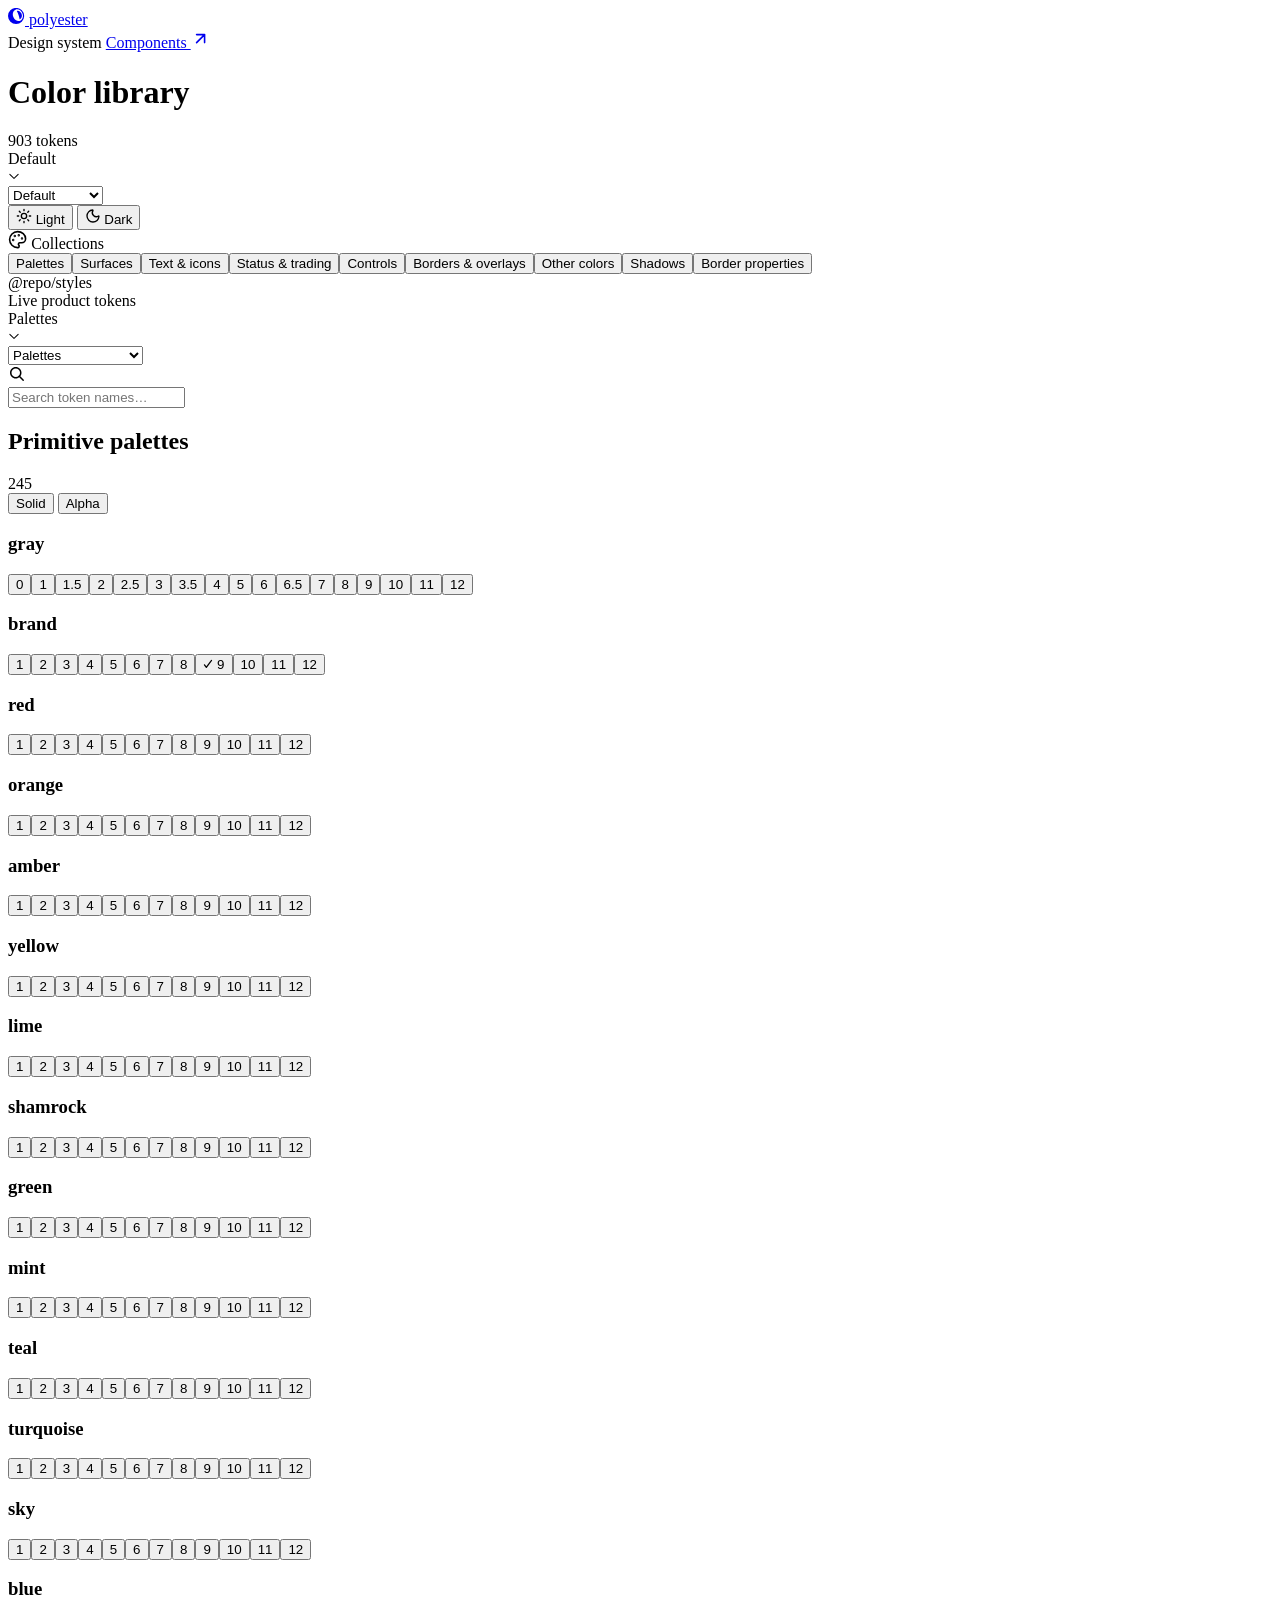
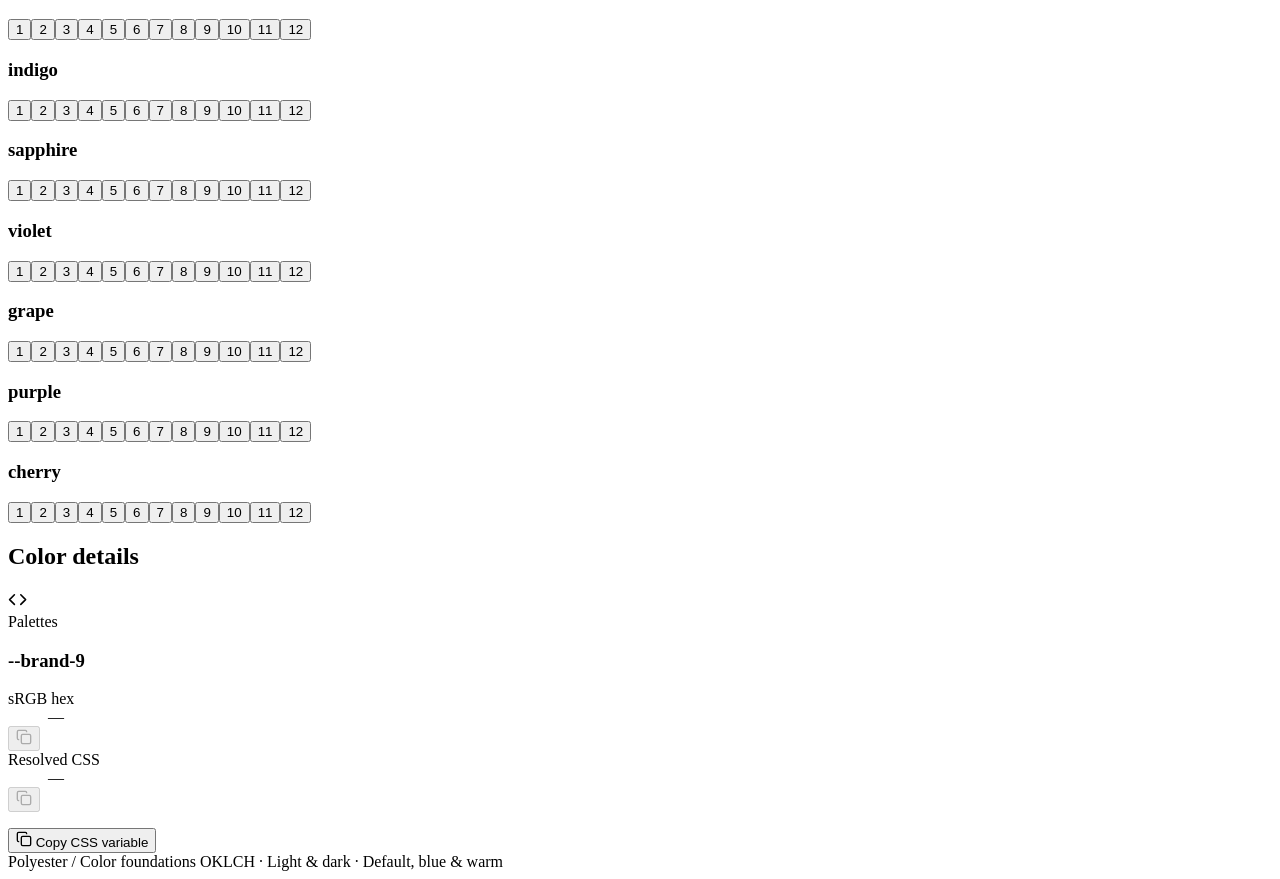
==== commit 204bd740: "deploy: polyester-mobile-web@38d48137aba6942054c2a6f37922a0ffb87e99b7" ====
--- a/colors/index.html
+++ b/colors/index.html
@@ -5,19 +5,19 @@
 		<meta name="viewport" content="width=device-width,initial-scale=1,viewport-fit=cover" />
 		<meta name="theme-color" media="(prefers-color-scheme: light)" content="#FDFCFC" />
 		<meta name="theme-color" media="(prefers-color-scheme: dark)" content="#0B0B0F" />
-		<link href="/polyester-design-library/_app/immutable/entry/start.BnhwQXBy.js" rel="modulepreload">
-		<link href="/polyester-design-library/_app/immutable/chunks/CNj7C9xy.js" rel="modulepreload">
+		<link href="/polyester-design-library/_app/immutable/entry/start.B0YZlkrg.js" rel="modulepreload">
+		<link href="/polyester-design-library/_app/immutable/chunks/5W3F_WD1.js" rel="modulepreload">
 		<link href="/polyester-design-library/_app/immutable/chunks/Bu_klV3G.js" rel="modulepreload">
-		<link href="/polyester-design-library/_app/immutable/entry/app.1anOI6Ev.js" rel="modulepreload">
+		<link href="/polyester-design-library/_app/immutable/entry/app.C7cL7lM3.js" rel="modulepreload">
 		<link href="/polyester-design-library/_app/immutable/chunks/HclGiUj8.js" rel="modulepreload">
 		<link href="/polyester-design-library/_app/immutable/chunks/xihTtKlq.js" rel="modulepreload">
-		<link href="/polyester-design-library/_app/immutable/nodes/0.DHx5jdEM.js" rel="modulepreload">
-		<link href="/polyester-design-library/_app/immutable/chunks/IcsavTOA.js" rel="modulepreload">
+		<link href="/polyester-design-library/_app/immutable/nodes/0.CRI6Fbkh.js" rel="modulepreload">
+		<link href="/polyester-design-library/_app/immutable/chunks/Bu6pMP3p.js" rel="modulepreload">
 		<link href="/polyester-design-library/_app/immutable/chunks/Cp580S8s.js" rel="modulepreload">
-		<link href="/polyester-design-library/_app/immutable/nodes/3.DNmnRr3i.js" rel="modulepreload">
-		<link href="/polyester-design-library/_app/immutable/chunks/DgnE17Z3.js" rel="modulepreload">
-		<link href="/polyester-design-library/_app/immutable/chunks/DG6HLrfZ.js" rel="modulepreload">
-		<!--f8l44e--><!--[0--><meta name="theme-color" content="#0B0B0F"/><!--]--> <!----><script>(function setInitialMode({ defaultMode = "system", themeColors, darkClassNames = ["dark"], lightClassNames = [], defaultTheme = "", modeStorageKey = "mode-watcher-mode", themeStorageKey = "mode-watcher-theme" }) {
+		<link href="/polyester-design-library/_app/immutable/nodes/3.DlYKVFNb.js" rel="modulepreload">
+		<link href="/polyester-design-library/_app/immutable/chunks/dBd67hzr.js" rel="modulepreload">
+		<link href="/polyester-design-library/_app/immutable/chunks/BuEvWI_Q.js" rel="modulepreload">
+		<!--vcj654--><!--[0--><meta name="theme-color" content="#0B0B0F"/><!--]--> <!----><script>(function setInitialMode({ defaultMode = "system", themeColors, darkClassNames = ["dark"], lightClassNames = [], defaultTheme = "", modeStorageKey = "mode-watcher-mode", themeStorageKey = "mode-watcher-theme" }) {
 	const rootEl = document.documentElement;
 	const mode = localStorage.getItem(modeStorageKey) ?? defaultMode;
 	const theme = localStorage.getItem(themeStorageKey) ?? defaultTheme;
@@ -40,18 +40,18 @@
 	}
 	localStorage.setItem(modeStorageKey, mode);
 })({"defaultMode":"system","themeColors":{"dark":"#0B0B0F","light":"#FDFCFC"},"darkClassNames":["dark"],"lightClassNames":[],"defaultTheme":"default","modeStorageKey":"mode-watcher-mode","themeStorageKey":"mode-watcher-theme"});</script><!----><!----><!--f1j3j9--><!----><title>Colors · Polyester design library</title>
-		<link href="/polyester-design-library/_app/immutable/assets/0.DWBuBWiR.css" rel="stylesheet">
-		<link href="/polyester-design-library/_app/immutable/assets/button.DtwmWWNO.css" rel="stylesheet">
+		<link href="/polyester-design-library/_app/immutable/assets/0.BgO3nJo-.css" rel="stylesheet">
+		<link href="/polyester-design-library/_app/immutable/assets/button.BGGIDvzf.css" rel="stylesheet">
 		<link href="/polyester-design-library/_app/immutable/assets/site-config.QE5ZuEV4.css" rel="stylesheet">
-		<link href="/polyester-design-library/_app/immutable/assets/3.a_dY2DPH.css" rel="stylesheet">
+		<link href="/polyester-design-library/_app/immutable/assets/3.DiISx3Lr.css" rel="stylesheet">
 	</head>
 	<body data-sveltekit-preload-data="hover">
-		<div class="contents"><!--[--><!--[0--><!--[--><!--[-1--><!--]--><!----> <!--[--><div class="color-library min-h-dvh bg-background-page text-foreground"><div class="color-ribbon svelte-jlk1gy" aria-hidden="true"><!--[--><span class="svelte-jlk1gy" style="background: var(--brand-9);"></span><span class="svelte-jlk1gy" style="background: var(--red-9);"></span><span class="svelte-jlk1gy" style="background: var(--orange-9);"></span><span class="svelte-jlk1gy" style="background: var(--amber-9);"></span><span class="svelte-jlk1gy" style="background: var(--yellow-9);"></span><span class="svelte-jlk1gy" style="background: var(--lime-9);"></span><span class="svelte-jlk1gy" style="background: var(--shamrock-9);"></span><span class="svelte-jlk1gy" style="background: var(--green-9);"></span><span class="svelte-jlk1gy" style="background: var(--mint-9);"></span><span class="svelte-jlk1gy" style="background: var(--teal-9);"></span><span class="svelte-jlk1gy" style="background: var(--turquoise-9);"></span><span class="svelte-jlk1gy" style="background: var(--sky-9);"></span><span class="svelte-jlk1gy" style="background: var(--blue-9);"></span><span class="svelte-jlk1gy" style="background: var(--indigo-9);"></span><span class="svelte-jlk1gy" style="background: var(--sapphire-9);"></span><span class="svelte-jlk1gy" style="background: var(--violet-9);"></span><span class="svelte-jlk1gy" style="background: var(--grape-9);"></span><span class="svelte-jlk1gy" style="background: var(--purple-9);"></span><span class="svelte-jlk1gy" style="background: var(--cherry-9);"></span><!--]--></div> <header class="library-header border-b border-divider-primary svelte-jlk1gy"><a href="/polyester-design-library/colors/" class="flex items-center gap-2.5" aria-label="Polyester color library"><svg fill="currentColor" xmlns="http://www.w3.org/2000/svg" width="17" height="17" viewBox="0 0 17 17" class="size-7 text-brand"><path fill="currentColor" d="M11.955 11.296c-.177.086-.357-.008-.387-.194l-.002-.002c-.44-2.689-1.358-5.326-2.67-7.767-.088-.169-.051-.374.089-.438 1.319-.627 3.401.416 4.47 2.716 1.076 2.3.274 4.87-1.5 5.685"></path><path fill="currentColor" fill-rule="evenodd" d="M0 8.088a8.088 8.088 0 1 1 16.175 0A8.088 8.088 0 0 1 0 8.088M5.356 9.12c1.305 3.071 4.381 4.702 6.873 3.644s3.456-4.406 2.152-7.476c-1.304-3.072-4.38-4.703-6.873-3.644C5.016 2.702 4.052 6.05 5.356 9.12" clip-rule="evenodd"></path></svg><!----> <span class="text-lg font-semibold tracking-tight">polyester</span></a> <div class="flex items-center gap-2"><!----><span class="inline-flex w-fit max-w-full items-center justify-center gap-1 rounded-full font-medium tracking-[-0.01em] whitespace-nowrap select-none [--badge-decoration:var(--badge-solid)] [&amp;_svg]:shrink-0 [&amp;_svg]:text-(--badge-decoration) material-hairline border-solid border-(--badge-line) bg-(--badge-tint) text-(--badge-fg) shadow-(--surface-depth-sm) h-5 px-1.5 text-xxs [&amp;_svg]:size-2.5 [&amp;>[data-slot=badge-dot]]:size-1" style="--badge-tint: var(--status-new-neutral-bg); --badge-tint-hover: var(--status-new-neutral-bg-hover); --badge-line: var(--status-new-neutral-border); --badge-line-solid: var(--gray-a6); --badge-line-strong: var(--gray-a7); --badge-fg: var(--status-new-neutral-fg); --badge-solid: var(--status-new-neutral-solid); --badge-on-solid: var(--status-new-neutral-solid-fg); --badge-vivid: var(--gray-11);" data-slot="badge" data-appearance="default" data-variant="neutral" data-size="sm"><!--[-1--><!--]--> <!--[-1--><!---->Design system<!----><!--]--><!----></span><!----><!----> <!--[3--><a class="group/button relative isolate inline-flex max-w-full cursor-pointer touch-manipulation items-center justify-center font-medium tracking-[-0.01em] whitespace-nowrap no-underline interactive-transition select-none focus-visible:outline-[1px] focus-visible:-outline-offset-1 focus-visible:outline-input-primary-border-focus disabled:pointer-events-none disabled:cursor-not-allowed disabled:bg-button-disabled disabled:text-misc-foreground disabled:opacity-(--button-disabled-opacity) data-disabled:pointer-events-none data-disabled:cursor-not-allowed data-disabled:bg-button-disabled data-disabled:text-misc-foreground data-disabled:opacity-(--button-disabled-opacity) data-loading:pointer-events-none data-loading:opacity-(--button-loading-opacity) motion-reduce:transition-none [&amp;_svg]:pointer-events-none [&amp;_svg]:shrink-0 disabled:[&amp;_svg]:text-icon-misc-foreground data-disabled:[&amp;_svg]:text-icon-misc-foreground border border-transparent bg-transparent interactive-overlay-hover text-secondary-foreground hover:text-foreground focus-visible:border-input-primary-border-focus data-[state=open]:text-foreground data-[state=open]:[--overlay:var(--overlay-hover)] h-8 gap-1.5 rounded-sm px-3 text-sm [&amp;_svg:not([class*='size-']):not([class*='h-']):not([class*='w-'])]:size-3.5 gallery-link" href="/polyester-design-library/components/" data-slot="button"><!--[-1--><!--]--> <!--[0--><!---->Components <svg viewBox="0 0 24 24" width="1.2em" height="1.2em" class="size-3.5"><path fill="none" stroke="currentColor" stroke-linecap="round" stroke-linejoin="round" stroke-width="2" d="M7 7h10v10M7 17L17 7"></path></svg><!----><!----><!--]--><!----> <!--[-1--><!--]--></a><!--]--><!----></div></header> <div class="library-content svelte-jlk1gy"><div class="page-heading svelte-jlk1gy"><div class="flex flex-wrap items-center gap-4"><h1 class="text-4xl font-semibold tracking-tight svelte-jlk1gy">Color library</h1> <span class="token-total text-xs text-muted-foreground svelte-jlk1gy">868 tokens</span></div> <div class="theme-controls svelte-jlk1gy"><div class="w-28"><!--$s1--><div class="relative"><div class="group flex w-full items-center justify-between font-medium interactive-transition select-none focus-visible:outline-[1px] focus-visible:-outline-offset-1 focus-visible:outline-input-primary-border-focus disabled:pointer-events-none disabled:opacity-70 data-invalid:border data-invalid:border-status-error-fg data-placeholder:text-muted-foreground data-placeholder:hover:text-secondary-foreground data-placeholder:data-hovered:text-secondary-foreground data-placeholder:data-[state=open]:text-secondary-foreground [&amp;>span]:line-clamp-1 material-input-primary [&amp;:not([data-placeholder])]:text-foreground h-8 gap-1.5 rounded-sm pr-1.5 pl-2 text-xs" aria-hidden="true"><!--[-1--><!--]--> <!--[-1--><!--]--> <!--[0--><div class="flex min-w-0 flex-1 items-center gap-2"><span class="truncate text-left">Default</span> <!--[-1--><!--]--></div><!--]--> <svg xmlns="http://www.w3.org/2000/svg" width="12" height="12" fill="none" viewBox="0 0 12 12" class="ml-2 size-3 shrink-0 text-icon-muted-foreground transition-all duration-300 ease-out"><path fill="currentColor" d="M6 9a.5.5 0 0 1-.353-.147L1.48 4.687a.5.5 0 1 1 .707-.708l3.814 3.814 3.813-3.814a.5.5 0 1 1 .707.708L6.355 8.853A.5.5 0 0 1 6 9"></path></svg><!----></div> <select id="s1" aria-label="Color theme" class="absolute inset-0 z-10 h-full w-full cursor-pointer appearance-none opacity-0 disabled:cursor-not-allowed"><option value="" disabled="" hidden="">Color theme</option><!--[--><option value="default" selected="">Default</option><option value="warm">Warm</option><option value="blue">Blue</option><!--]--></select></div><!----></div> <div class="mode-switch rounded-lg bg-toggle-primary p-1 svelte-jlk1gy" role="group" aria-label="Appearance"><!--[-1--><button class="group/button relative isolate inline-flex max-w-full cursor-pointer touch-manipulation items-center justify-center font-medium tracking-[-0.01em] whitespace-nowrap no-underline interactive-transition select-none focus-visible:outline-[1px] focus-visible:-outline-offset-1 focus-visible:outline-input-primary-border-focus disabled:pointer-events-none disabled:cursor-not-allowed disabled:bg-button-disabled disabled:text-misc-foreground disabled:opacity-(--button-disabled-opacity) data-disabled:pointer-events-none data-disabled:cursor-not-allowed data-disabled:bg-button-disabled data-disabled:text-misc-foreground data-disabled:opacity-(--button-disabled-opacity) data-loading:pointer-events-none data-loading:opacity-(--button-loading-opacity) motion-reduce:transition-none [&amp;_svg]:pointer-events-none [&amp;_svg]:shrink-0 disabled:[&amp;_svg]:text-icon-misc-foreground data-disabled:[&amp;_svg]:text-icon-misc-foreground border border-transparent bg-transparent interactive-overlay-hover text-secondary-foreground hover:text-foreground focus-visible:border-input-primary-border-focus data-[state=open]:text-foreground data-[state=open]:[--overlay:var(--overlay-hover)] h-8 gap-1.5 rounded-sm px-3 text-sm [&amp;_svg:not([class*='size-']):not([class*='h-']):not([class*='w-'])]:size-3.5" type="button" aria-pressed="false" data-slot="button"><!--[-1--><!--]--> <!--[0--><svg viewBox="0 0 24 24" width="1.2em" height="1.2em" class="size-4"><g fill="none" stroke="currentColor" stroke-linecap="round" stroke-linejoin="round" stroke-width="2"><circle cx="12" cy="12" r="4"></circle><path d="M12 2v2m0 16v2M4.93 4.93l1.41 1.41m11.32 11.32l1.41 1.41M2 12h2m16 0h2M6.34 17.66l-1.41 1.41M19.07 4.93l-1.41 1.41"></path></g></svg><!----> Light<!----><!--]--><!----></button><!--]--><!----> <!--[-1--><button class="group/button relative isolate inline-flex max-w-full cursor-pointer touch-manipulation items-center justify-center font-medium tracking-[-0.01em] whitespace-nowrap no-underline interactive-transition select-none focus-visible:outline-[1px] focus-visible:-outline-offset-1 focus-visible:outline-input-primary-border-focus disabled:pointer-events-none disabled:cursor-not-allowed disabled:bg-button-disabled disabled:text-misc-foreground disabled:opacity-(--button-disabled-opacity) data-disabled:pointer-events-none data-disabled:cursor-not-allowed data-disabled:bg-button-disabled data-disabled:text-misc-foreground data-disabled:opacity-(--button-disabled-opacity) data-loading:pointer-events-none data-loading:opacity-(--button-loading-opacity) motion-reduce:transition-none [&amp;_svg]:pointer-events-none [&amp;_svg]:shrink-0 disabled:[&amp;_svg]:text-icon-misc-foreground data-disabled:[&amp;_svg]:text-icon-misc-foreground border border-transparent bg-transparent interactive-overlay-hover text-secondary-foreground hover:text-foreground focus-visible:border-input-primary-border-focus data-[state=open]:text-foreground data-[state=open]:[--overlay:var(--overlay-hover)] h-8 gap-1.5 rounded-sm px-3 text-sm [&amp;_svg:not([class*='size-']):not([class*='h-']):not([class*='w-'])]:size-3.5" type="button" aria-pressed="false" data-slot="button"><!--[-1--><!--]--> <!--[0--><svg viewBox="0 0 24 24" width="1.2em" height="1.2em" class="size-4"><path fill="none" stroke="currentColor" stroke-linecap="round" stroke-linejoin="round" stroke-width="2" d="M20.985 12.486a9 9 0 1 1-9.473-9.472c.405-.022.617.46.402.803a6 6 0 0 0 8.268 8.268c.344-.215.825-.004.803.401"></path></svg><!----> Dark<!----><!--]--><!----></button><!--]--><!----></div></div></div> <div class="library-workspace svelte-jlk1gy"><aside class="category-sidebar svelte-jlk1gy"><div class="desktop-categories svelte-jlk1gy"><div class="mb-4 flex items-center gap-2 px-3 text-xs text-muted-foreground"><svg viewBox="0 0 24 24" width="1.2em" height="1.2em" class="size-4"><g fill="none" stroke="currentColor" stroke-linecap="round" stroke-linejoin="round" stroke-width="2"><path d="M12 22a1 1 0 0 1 0-20a10 9 0 0 1 10 9a5 5 0 0 1-5 5h-2.25a1.75 1.75 0 0 0-1.4 2.8l.3.4a1.75 1.75 0 0 1-1.4 2.8z"></path><circle cx="13.5" cy="6.5" r=".5" fill="currentColor"></circle><circle cx="17.5" cy="10.5" r=".5" fill="currentColor"></circle><circle cx="6.5" cy="12.5" r=".5" fill="currentColor"></circle><circle cx="8.5" cy="7.5" r=".5" fill="currentColor"></circle></g></svg><!----> Collections</div> <nav class="flex flex-col gap-1" aria-label="Color collections"><!--[--><!--[-1--><button class="group/button relative isolate inline-flex max-w-full cursor-pointer touch-manipulation items-center gap-2 font-medium tracking-[-0.01em] whitespace-nowrap no-underline interactive-transition select-none focus-visible:outline-[1px] focus-visible:-outline-offset-1 focus-visible:outline-input-primary-border-focus disabled:pointer-events-none disabled:cursor-not-allowed disabled:bg-button-disabled disabled:text-misc-foreground disabled:opacity-(--button-disabled-opacity) data-disabled:pointer-events-none data-disabled:cursor-not-allowed data-disabled:bg-button-disabled data-disabled:text-misc-foreground data-disabled:opacity-(--button-disabled-opacity) data-loading:pointer-events-none data-loading:opacity-(--button-loading-opacity) motion-reduce:transition-none [&amp;_svg]:pointer-events-none [&amp;_svg]:shrink-0 disabled:[&amp;_svg]:text-icon-misc-foreground data-disabled:[&amp;_svg]:text-icon-misc-foreground material-button-secondary text-button-secondary-foreground [--overlay-active:var(--button-secondary-overlay-active)] [--overlay-hover:var(--button-secondary-overlay-hover)] hover:text-button-secondary-foreground-hover data-[state=open]:text-button-secondary-foreground-hover data-[state=open]:[--overlay:var(--overlay-hover)] [&amp;_svg]:text-button-secondary-icon hover:[&amp;_svg]:text-button-secondary-icon-hover data-[state=open]:[&amp;_svg]:text-button-secondary-icon-hover h-9 rounded-md px-4 text-[14px] [&amp;_svg:not([class*='size-']):not([class*='h-']):not([class*='w-'])]:size-4 justify-start" type="button" aria-pressed="true" data-slot="button"><!--[-1--><!--]--> <!--[0--><!---->Palettes<!----><!--]--><!----></button><!--]--><!--[-1--><button class="group/button relative isolate inline-flex max-w-full cursor-pointer touch-manipulation items-center gap-2 font-medium tracking-[-0.01em] whitespace-nowrap no-underline interactive-transition select-none focus-visible:outline-[1px] focus-visible:-outline-offset-1 focus-visible:outline-input-primary-border-focus disabled:pointer-events-none disabled:cursor-not-allowed disabled:bg-button-disabled disabled:text-misc-foreground disabled:opacity-(--button-disabled-opacity) data-disabled:pointer-events-none data-disabled:cursor-not-allowed data-disabled:bg-button-disabled data-disabled:text-misc-foreground data-disabled:opacity-(--button-disabled-opacity) data-loading:pointer-events-none data-loading:opacity-(--button-loading-opacity) motion-reduce:transition-none [&amp;_svg]:pointer-events-none [&amp;_svg]:shrink-0 disabled:[&amp;_svg]:text-icon-misc-foreground data-disabled:[&amp;_svg]:text-icon-misc-foreground border border-transparent bg-transparent interactive-overlay-hover text-secondary-foreground hover:text-foreground focus-visible:border-input-primary-border-focus data-[state=open]:text-foreground data-[state=open]:[--overlay:var(--overlay-hover)] h-9 rounded-md px-4 text-[14px] [&amp;_svg:not([class*='size-']):not([class*='h-']):not([class*='w-'])]:size-4 justify-start" type="button" aria-pressed="false" data-slot="button"><!--[-1--><!--]--> <!--[0--><!---->Surfaces<!----><!--]--><!----></button><!--]--><!--[-1--><button class="group/button relative isolate inline-flex max-w-full cursor-pointer touch-manipulation items-center gap-2 font-medium tracking-[-0.01em] whitespace-nowrap no-underline interactive-transition select-none focus-visible:outline-[1px] focus-visible:-outline-offset-1 focus-visible:outline-input-primary-border-focus disabled:pointer-events-none disabled:cursor-not-allowed disabled:bg-button-disabled disabled:text-misc-foreground disabled:opacity-(--button-disabled-opacity) data-disabled:pointer-events-none data-disabled:cursor-not-allowed data-disabled:bg-button-disabled data-disabled:text-misc-foreground data-disabled:opacity-(--button-disabled-opacity) data-loading:pointer-events-none data-loading:opacity-(--button-loading-opacity) motion-reduce:transition-none [&amp;_svg]:pointer-events-none [&amp;_svg]:shrink-0 disabled:[&amp;_svg]:text-icon-misc-foreground data-disabled:[&amp;_svg]:text-icon-misc-foreground border border-transparent bg-transparent interactive-overlay-hover text-secondary-foreground hover:text-foreground focus-visible:border-input-primary-border-focus data-[state=open]:text-foreground data-[state=open]:[--overlay:var(--overlay-hover)] h-9 rounded-md px-4 text-[14px] [&amp;_svg:not([class*='size-']):not([class*='h-']):not([class*='w-'])]:size-4 justify-start" type="button" aria-pressed="false" data-slot="button"><!--[-1--><!--]--> <!--[0--><!---->Text &amp; icons<!----><!--]--><!----></button><!--]--><!--[-1--><button class="group/button relative isolate inline-flex max-w-full cursor-pointer touch-manipulation items-center gap-2 font-medium tracking-[-0.01em] whitespace-nowrap no-underline interactive-transition select-none focus-visible:outline-[1px] focus-visible:-outline-offset-1 focus-visible:outline-input-primary-border-focus disabled:pointer-events-none disabled:cursor-not-allowed disabled:bg-button-disabled disabled:text-misc-foreground disabled:opacity-(--button-disabled-opacity) data-disabled:pointer-events-none data-disabled:cursor-not-allowed data-disabled:bg-button-disabled data-disabled:text-misc-foreground data-disabled:opacity-(--button-disabled-opacity) data-loading:pointer-events-none data-loading:opacity-(--button-loading-opacity) motion-reduce:transition-none [&amp;_svg]:pointer-events-none [&amp;_svg]:shrink-0 disabled:[&amp;_svg]:text-icon-misc-foreground data-disabled:[&amp;_svg]:text-icon-misc-foreground border border-transparent bg-transparent interactive-overlay-hover text-secondary-foreground hover:text-foreground focus-visible:border-input-primary-border-focus data-[state=open]:text-foreground data-[state=open]:[--overlay:var(--overlay-hover)] h-9 rounded-md px-4 text-[14px] [&amp;_svg:not([class*='size-']):not([class*='h-']):not([class*='w-'])]:size-4 justify-start" type="button" aria-pressed="false" data-slot="button"><!--[-1--><!--]--> <!--[0--><!---->Status &amp; trading<!----><!--]--><!----></button><!--]--><!--[-1--><button class="group/button relative isolate inline-flex max-w-full cursor-pointer touch-manipulation items-center gap-2 font-medium tracking-[-0.01em] whitespace-nowrap no-underline interactive-transition select-none focus-visible:outline-[1px] focus-visible:-outline-offset-1 focus-visible:outline-input-primary-border-focus disabled:pointer-events-none disabled:cursor-not-allowed disabled:bg-button-disabled disabled:text-misc-foreground disabled:opacity-(--button-disabled-opacity) data-disabled:pointer-events-none data-disabled:cursor-not-allowed data-disabled:bg-button-disabled data-disabled:text-misc-foreground data-disabled:opacity-(--button-disabled-opacity) data-loading:pointer-events-none data-loading:opacity-(--button-loading-opacity) motion-reduce:transition-none [&amp;_svg]:pointer-events-none [&amp;_svg]:shrink-0 disabled:[&amp;_svg]:text-icon-misc-foreground data-disabled:[&amp;_svg]:text-icon-misc-foreground border border-transparent bg-transparent interactive-overlay-hover text-secondary-foreground hover:text-foreground focus-visible:border-input-primary-border-focus data-[state=open]:text-foreground data-[state=open]:[--overlay:var(--overlay-hover)] h-9 rounded-md px-4 text-[14px] [&amp;_svg:not([class*='size-']):not([class*='h-']):not([class*='w-'])]:size-4 justify-start" type="button" aria-pressed="false" data-slot="button"><!--[-1--><!--]--> <!--[0--><!---->Controls<!----><!--]--><!----></button><!--]--><!--[-1--><button class="group/button relative isolate inline-flex max-w-full cursor-pointer touch-manipulation items-center gap-2 font-medium tracking-[-0.01em] whitespace-nowrap no-underline interactive-transition select-none focus-visible:outline-[1px] focus-visible:-outline-offset-1 focus-visible:outline-input-primary-border-focus disabled:pointer-events-none disabled:cursor-not-allowed disabled:bg-button-disabled disabled:text-misc-foreground disabled:opacity-(--button-disabled-opacity) data-disabled:pointer-events-none data-disabled:cursor-not-allowed data-disabled:bg-button-disabled data-disabled:text-misc-foreground data-disabled:opacity-(--button-disabled-opacity) data-loading:pointer-events-none data-loading:opacity-(--button-loading-opacity) motion-reduce:transition-none [&amp;_svg]:pointer-events-none [&amp;_svg]:shrink-0 disabled:[&amp;_svg]:text-icon-misc-foreground data-disabled:[&amp;_svg]:text-icon-misc-foreground border border-transparent bg-transparent interactive-overlay-hover text-secondary-foreground hover:text-foreground focus-visible:border-input-primary-border-focus data-[state=open]:text-foreground data-[state=open]:[--overlay:var(--overlay-hover)] h-9 rounded-md px-4 text-[14px] [&amp;_svg:not([class*='size-']):not([class*='h-']):not([class*='w-'])]:size-4 justify-start" type="button" aria-pressed="false" data-slot="button"><!--[-1--><!--]--> <!--[0--><!---->Borders &amp; overlays<!----><!--]--><!----></button><!--]--><!--[-1--><button class="group/button relative isolate inline-flex max-w-full cursor-pointer touch-manipulation items-center gap-2 font-medium tracking-[-0.01em] whitespace-nowrap no-underline interactive-transition select-none focus-visible:outline-[1px] focus-visible:-outline-offset-1 focus-visible:outline-input-primary-border-focus disabled:pointer-events-none disabled:cursor-not-allowed disabled:bg-button-disabled disabled:text-misc-foreground disabled:opacity-(--button-disabled-opacity) data-disabled:pointer-events-none data-disabled:cursor-not-allowed data-disabled:bg-button-disabled data-disabled:text-misc-foreground data-disabled:opacity-(--button-disabled-opacity) data-loading:pointer-events-none data-loading:opacity-(--button-loading-opacity) motion-reduce:transition-none [&amp;_svg]:pointer-events-none [&amp;_svg]:shrink-0 disabled:[&amp;_svg]:text-icon-misc-foreground data-disabled:[&amp;_svg]:text-icon-misc-foreground border border-transparent bg-transparent interactive-overlay-hover text-secondary-foreground hover:text-foreground focus-visible:border-input-primary-border-focus data-[state=open]:text-foreground data-[state=open]:[--overlay:var(--overlay-hover)] h-9 rounded-md px-4 text-[14px] [&amp;_svg:not([class*='size-']):not([class*='h-']):not([class*='w-'])]:size-4 justify-start" type="button" aria-pressed="false" data-slot="button"><!--[-1--><!--]--> <!--[0--><!---->Other colors<!----><!--]--><!----></button><!--]--><!--[-1--><button class="group/button relative isolate inline-flex max-w-full cursor-pointer touch-manipulation items-center gap-2 font-medium tracking-[-0.01em] whitespace-nowrap no-underline interactive-transition select-none focus-visible:outline-[1px] focus-visible:-outline-offset-1 focus-visible:outline-input-primary-border-focus disabled:pointer-events-none disabled:cursor-not-allowed disabled:bg-button-disabled disabled:text-misc-foreground disabled:opacity-(--button-disabled-opacity) data-disabled:pointer-events-none data-disabled:cursor-not-allowed data-disabled:bg-button-disabled data-disabled:text-misc-foreground data-disabled:opacity-(--button-disabled-opacity) data-loading:pointer-events-none data-loading:opacity-(--button-loading-opacity) motion-reduce:transition-none [&amp;_svg]:pointer-events-none [&amp;_svg]:shrink-0 disabled:[&amp;_svg]:text-icon-misc-foreground data-disabled:[&amp;_svg]:text-icon-misc-foreground border border-transparent bg-transparent interactive-overlay-hover text-secondary-foreground hover:text-foreground focus-visible:border-input-primary-border-focus data-[state=open]:text-foreground data-[state=open]:[--overlay:var(--overlay-hover)] h-9 rounded-md px-4 text-[14px] [&amp;_svg:not([class*='size-']):not([class*='h-']):not([class*='w-'])]:size-4 justify-start" type="button" aria-pressed="false" data-slot="button"><!--[-1--><!--]--> <!--[0--><!---->Shadows<!----><!--]--><!----></button><!--]--><!--[-1--><button class="group/button relative isolate inline-flex max-w-full cursor-pointer touch-manipulation items-center gap-2 font-medium tracking-[-0.01em] whitespace-nowrap no-underline interactive-transition select-none focus-visible:outline-[1px] focus-visible:-outline-offset-1 focus-visible:outline-input-primary-border-focus disabled:pointer-events-none disabled:cursor-not-allowed disabled:bg-button-disabled disabled:text-misc-foreground disabled:opacity-(--button-disabled-opacity) data-disabled:pointer-events-none data-disabled:cursor-not-allowed data-disabled:bg-button-disabled data-disabled:text-misc-foreground data-disabled:opacity-(--button-disabled-opacity) data-loading:pointer-events-none data-loading:opacity-(--button-loading-opacity) motion-reduce:transition-none [&amp;_svg]:pointer-events-none [&amp;_svg]:shrink-0 disabled:[&amp;_svg]:text-icon-misc-foreground data-disabled:[&amp;_svg]:text-icon-misc-foreground border border-transparent bg-transparent interactive-overlay-hover text-secondary-foreground hover:text-foreground focus-visible:border-input-primary-border-focus data-[state=open]:text-foreground data-[state=open]:[--overlay:var(--overlay-hover)] h-9 rounded-md px-4 text-[14px] [&amp;_svg:not([class*='size-']):not([class*='h-']):not([class*='w-'])]:size-4 justify-start" type="button" aria-pressed="false" data-slot="button"><!--[-1--><!--]--> <!--[0--><!---->Border properties<!----><!--]--><!----></button><!--]--><!--]--></nav> <div class="mt-8 border-t border-divider-primary px-3 pt-4 text-xxs leading-relaxed text-muted-foreground"><span class="font-mono">@repo/styles</span> <div class="mt-2 flex items-center gap-1.5"><span class="size-1.5 rounded-full bg-status-new-success-solid"></span> Live
-							product tokens</div></div></div> <div class="mobile-categories svelte-jlk1gy"><!--$s2--><div class="relative"><div class="group flex w-full items-center justify-between font-medium interactive-transition select-none focus-visible:outline-[1px] focus-visible:-outline-offset-1 focus-visible:outline-input-primary-border-focus disabled:pointer-events-none disabled:opacity-70 data-invalid:border data-invalid:border-status-error-fg data-placeholder:text-muted-foreground data-placeholder:hover:text-secondary-foreground data-placeholder:data-hovered:text-secondary-foreground data-placeholder:data-[state=open]:text-secondary-foreground [&amp;>span]:line-clamp-1 material-input-primary [&amp;:not([data-placeholder])]:text-foreground h-8 gap-1.5 rounded-sm pr-1.5 pl-2 text-xs" aria-hidden="true"><!--[-1--><!--]--> <!--[-1--><!--]--> <!--[0--><div class="flex min-w-0 flex-1 items-center gap-2"><span class="truncate text-left">Palettes</span> <!--[-1--><!--]--></div><!--]--> <svg xmlns="http://www.w3.org/2000/svg" width="12" height="12" fill="none" viewBox="0 0 12 12" class="ml-2 size-3 shrink-0 text-icon-muted-foreground transition-all duration-300 ease-out"><path fill="currentColor" d="M6 9a.5.5 0 0 1-.353-.147L1.48 4.687a.5.5 0 1 1 .707-.708l3.814 3.814 3.813-3.814a.5.5 0 1 1 .707.708L6.355 8.853A.5.5 0 0 1 6 9"></path></svg><!----></div> <select id="s2" aria-label="Color collection" class="absolute inset-0 z-10 h-full w-full cursor-pointer appearance-none opacity-0 disabled:cursor-not-allowed"><option value="" disabled="" hidden="">Color collection</option><!--[--><option value="palettes" selected="">Palettes</option><option value="surfaces">Surfaces</option><option value="content">Text &amp; icons</option><option value="status">Status &amp; trading</option><option value="controls">Controls</option><option value="borders">Borders &amp; overlays</option><option value="other">Other colors</option><option value="shadows">Shadows</option><option value="border-properties">Border properties</option><!--]--></select></div><!----></div></aside> <main class="min-w-0" aria-label="Color catalog"><div class="relative flex items-center [--input-secondary-shadow-hover:none] [--input-secondary-shadow:none]"><svg xmlns="http://www.w3.org/2000/svg" width="18" height="18" fill="none" viewBox="0 0 18 18" class="pointer-events-none absolute left-3.5 z-2 size-[18px] text-muted-foreground"><path fill="currentColor" d="M15.25 16a.74.74 0 0 1-.53-.22l-3.965-3.965a.75.75 0 1 1 1.061-1.06l3.965 3.964a.75.75 0 0 1-.53 1.281z"></path><path fill="currentColor" d="M7.75 13.5C4.58 13.5 2 10.92 2 7.75S4.58 2 7.75 2s5.75 2.58 5.75 5.75-2.58 5.75-5.75 5.75m0-10A4.255 4.255 0 0 0 3.5 7.75 4.255 4.255 0 0 0 7.75 12 4.255 4.255 0 0 0 12 7.75 4.255 4.255 0 0 0 7.75 3.5"></path></svg><!----> <!--$s3--><!--[-1--><div class="relative text-base md:text-sm w-full"><!----> <input data-slot="input" class="flex w-full font-medium interactive-transition file:border-0 file:bg-transparent file:text-sm file:font-medium placeholder:text-muted-foreground placeholder:select-none focus:outline-hidden focus-visible:outline-[1px] focus-visible:-outline-offset-1 focus-visible:outline-input-primary-border-focus disabled:pointer-events-none disabled:opacity-70 data-invalid:border data-invalid:border-status-error-fg material-input-secondary py-2 min-w-0 flex-1 appearance-none [&amp;::-webkit-calendar-picker-indicator]:hidden [&amp;::-webkit-calendar-picker-indicator]:appearance-none [&amp;::-webkit-search-cancel-button]:hidden [&amp;::-webkit-search-cancel-button]:appearance-none h-11 px-10 rounded-xl text-base" type="search" value="" placeholder="Search token names…" data-1p-ignore="" data-lpignore="true" data-form-type="other" data-op-ignore="" data-bwignore="" autocomplete="off" autocorrect="off" autocapitalize="off" spellcheck="false" aria-label="Search color tokens"/> <!--[-1--><!--]--> <!----> <!--[-1--><!--]--></div><!--]--><!----> <!--[-1--><!--]--></div><!----> <div class="collection-heading svelte-jlk1gy"><div class="flex min-w-0 flex-wrap items-center gap-2"><h2 class="text-lg font-semibold tracking-tight">Primitive palettes</h2> <span class="text-xs text-muted-foreground" role="status">245</span></div> <!--[0--><div class="flex items-center gap-1" role="group" aria-label="Palette type"><!--[-1--><button class="group/button relative isolate inline-flex max-w-full cursor-pointer touch-manipulation items-center justify-center font-medium tracking-[-0.01em] whitespace-nowrap no-underline interactive-transition select-none focus-visible:outline-[1px] focus-visible:-outline-offset-1 focus-visible:outline-input-primary-border-focus disabled:pointer-events-none disabled:cursor-not-allowed disabled:bg-button-disabled disabled:text-misc-foreground disabled:opacity-(--button-disabled-opacity) data-disabled:pointer-events-none data-disabled:cursor-not-allowed data-disabled:bg-button-disabled data-disabled:text-misc-foreground data-disabled:opacity-(--button-disabled-opacity) data-loading:pointer-events-none data-loading:opacity-(--button-loading-opacity) motion-reduce:transition-none [&amp;_svg]:pointer-events-none [&amp;_svg]:shrink-0 disabled:[&amp;_svg]:text-icon-misc-foreground data-disabled:[&amp;_svg]:text-icon-misc-foreground material-button-secondary text-button-secondary-foreground [--overlay-active:var(--button-secondary-overlay-active)] [--overlay-hover:var(--button-secondary-overlay-hover)] hover:text-button-secondary-foreground-hover data-[state=open]:text-button-secondary-foreground-hover data-[state=open]:[--overlay:var(--overlay-hover)] [&amp;_svg]:text-button-secondary-icon hover:[&amp;_svg]:text-button-secondary-icon-hover data-[state=open]:[&amp;_svg]:text-button-secondary-icon-hover h-8 gap-1.5 rounded-sm px-3 text-sm [&amp;_svg:not([class*='size-']):not([class*='h-']):not([class*='w-'])]:size-3.5" type="button" aria-pressed="true" data-slot="button"><!--[-1--><!--]--> <!--[0--><!---->Solid<!----><!--]--><!----></button><!--]--><!----> <!--[-1--><button class="group/button relative isolate inline-flex max-w-full cursor-pointer touch-manipulation items-center justify-center font-medium tracking-[-0.01em] whitespace-nowrap no-underline interactive-transition select-none focus-visible:outline-[1px] focus-visible:-outline-offset-1 focus-visible:outline-input-primary-border-focus disabled:pointer-events-none disabled:cursor-not-allowed disabled:bg-button-disabled disabled:text-misc-foreground disabled:opacity-(--button-disabled-opacity) data-disabled:pointer-events-none data-disabled:cursor-not-allowed data-disabled:bg-button-disabled data-disabled:text-misc-foreground data-disabled:opacity-(--button-disabled-opacity) data-loading:pointer-events-none data-loading:opacity-(--button-loading-opacity) motion-reduce:transition-none [&amp;_svg]:pointer-events-none [&amp;_svg]:shrink-0 disabled:[&amp;_svg]:text-icon-misc-foreground data-disabled:[&amp;_svg]:text-icon-misc-foreground border border-transparent bg-transparent interactive-overlay-hover text-secondary-foreground hover:text-foreground focus-visible:border-input-primary-border-focus data-[state=open]:text-foreground data-[state=open]:[--overlay:var(--overlay-hover)] h-8 gap-1.5 rounded-sm px-3 text-sm [&amp;_svg:not([class*='size-']):not([class*='h-']):not([class*='w-'])]:size-3.5" type="button" aria-pressed="false" data-slot="button"><!--[-1--><!--]--> <!--[0--><!---->Alpha<!----><!--]--><!----></button><!--]--><!----></div><!--]--></div> <!--[1--><div class="palette-list svelte-1fbi607"><!--[--><section class="palette-row svelte-1fbi607" aria-label="gray solid palette"><h3 class="flex items-center gap-2 text-sm font-semibold capitalize svelte-1fbi607"><span class="size-2 shrink-0 rounded-full" style="background: var(--gray-9);"></span> gray</h3> <div class="palette-scale svelte-1fbi607" style="--steps: 17;"><!--[--><button type="button" class="color-step svelte-1fbi607" aria-label="Inspect --gray-0" aria-pressed="false" title="--gray-0"><span class="swatch-backdrop svelte-1fbi607"><span class="color-swatch svelte-1fbi607" style="background: var(--gray-0);"><!--[-1--><!--]--></span></span> <span class="step-label font-mono text-xxs svelte-1fbi607">0</span></button><button type="button" class="color-step svelte-1fbi607" aria-label="Inspect --gray-1" aria-pressed="false" title="--gray-1"><span class="swatch-backdrop svelte-1fbi607"><span class="color-swatch svelte-1fbi607" style="background: var(--gray-1);"><!--[-1--><!--]--></span></span> <span class="step-label font-mono text-xxs svelte-1fbi607">1</span></button><button type="button" class="color-step svelte-1fbi607" aria-label="Inspect --gray-1-5" aria-pressed="false" title="--gray-1-5"><span class="swatch-backdrop svelte-1fbi607"><span class="color-swatch svelte-1fbi607" style="background: var(--gray-1-5);"><!--[-1--><!--]--></span></span> <span class="step-label font-mono text-xxs svelte-1fbi607">1.5</span></button><button type="button" class="color-step svelte-1fbi607" aria-label="Inspect --gray-2" aria-pressed="false" title="--gray-2"><span class="swatch-backdrop svelte-1fbi607"><span class="color-swatch svelte-1fbi607" style="background: var(--gray-2);"><!--[-1--><!--]--></span></span> <span class="step-label font-mono text-xxs svelte-1fbi607">2</span></button><button type="button" class="color-step svelte-1fbi607" aria-label="Inspect --gray-2-5" aria-pressed="false" title="--gray-2-5"><span class="swatch-backdrop svelte-1fbi607"><span class="color-swatch svelte-1fbi607" style="background: var(--gray-2-5);"><!--[-1--><!--]--></span></span> <span class="step-label font-mono text-xxs svelte-1fbi607">2.5</span></button><button type="button" class="color-step svelte-1fbi607" aria-label="Inspect --gray-3" aria-pressed="false" title="--gray-3"><span class="swatch-backdrop svelte-1fbi607"><span class="color-swatch svelte-1fbi607" style="background: var(--gray-3);"><!--[-1--><!--]--></span></span> <span class="step-label font-mono text-xxs svelte-1fbi607">3</span></button><button type="button" class="color-step svelte-1fbi607" aria-label="Inspect --gray-3-5" aria-pressed="false" title="--gray-3-5"><span class="swatch-backdrop svelte-1fbi607"><span class="color-swatch svelte-1fbi607" style="background: var(--gray-3-5);"><!--[-1--><!--]--></span></span> <span class="step-label font-mono text-xxs svelte-1fbi607">3.5</span></button><button type="button" class="color-step svelte-1fbi607" aria-label="Inspect --gray-4" aria-pressed="false" title="--gray-4"><span class="swatch-backdrop svelte-1fbi607"><span class="color-swatch svelte-1fbi607" style="background: var(--gray-4);"><!--[-1--><!--]--></span></span> <span class="step-label font-mono text-xxs svelte-1fbi607">4</span></button><button type="button" class="color-step svelte-1fbi607" aria-label="Inspect --gray-5" aria-pressed="false" title="--gray-5"><span class="swatch-backdrop svelte-1fbi607"><span class="color-swatch svelte-1fbi607" style="background: var(--gray-5);"><!--[-1--><!--]--></span></span> <span class="step-label font-mono text-xxs svelte-1fbi607">5</span></button><button type="button" class="color-step svelte-1fbi607" aria-label="Inspect --gray-6" aria-pressed="false" title="--gray-6"><span class="swatch-backdrop svelte-1fbi607"><span class="color-swatch svelte-1fbi607" style="background: var(--gray-6);"><!--[-1--><!--]--></span></span> <span class="step-label font-mono text-xxs svelte-1fbi607">6</span></button><button type="button" class="color-step svelte-1fbi607" aria-label="Inspect --gray-6-5" aria-pressed="false" title="--gray-6-5"><span class="swatch-backdrop svelte-1fbi607"><span class="color-swatch svelte-1fbi607" style="background: var(--gray-6-5);"><!--[-1--><!--]--></span></span> <span class="step-label font-mono text-xxs svelte-1fbi607">6.5</span></button><button type="button" class="color-step svelte-1fbi607" aria-label="Inspect --gray-7" aria-pressed="false" title="--gray-7"><span class="swatch-backdrop svelte-1fbi607"><span class="color-swatch svelte-1fbi607" style="background: var(--gray-7);"><!--[-1--><!--]--></span></span> <span class="step-label font-mono text-xxs svelte-1fbi607">7</span></button><button type="button" class="color-step svelte-1fbi607" aria-label="Inspect --gray-8" aria-pressed="false" title="--gray-8"><span class="swatch-backdrop svelte-1fbi607"><span class="color-swatch svelte-1fbi607" style="background: var(--gray-8);"><!--[-1--><!--]--></span></span> <span class="step-label font-mono text-xxs svelte-1fbi607">8</span></button><button type="button" class="color-step svelte-1fbi607" aria-label="Inspect --gray-9" aria-pressed="false" title="--gray-9"><span class="swatch-backdrop svelte-1fbi607"><span class="color-swatch svelte-1fbi607" style="background: var(--gray-9);"><!--[-1--><!--]--></span></span> <span class="step-label font-mono text-xxs svelte-1fbi607">9</span></button><button type="button" class="color-step svelte-1fbi607" aria-label="Inspect --gray-10" aria-pressed="false" title="--gray-10"><span class="swatch-backdrop svelte-1fbi607"><span class="color-swatch svelte-1fbi607" style="background: var(--gray-10);"><!--[-1--><!--]--></span></span> <span class="step-label font-mono text-xxs svelte-1fbi607">10</span></button><button type="button" class="color-step svelte-1fbi607" aria-label="Inspect --gray-11" aria-pressed="false" title="--gray-11"><span class="swatch-backdrop svelte-1fbi607"><span class="color-swatch svelte-1fbi607" style="background: var(--gray-11);"><!--[-1--><!--]--></span></span> <span class="step-label font-mono text-xxs svelte-1fbi607">11</span></button><button type="button" class="color-step svelte-1fbi607" aria-label="Inspect --gray-12" aria-pressed="false" title="--gray-12"><span class="swatch-backdrop svelte-1fbi607"><span class="color-swatch svelte-1fbi607" style="background: var(--gray-12);"><!--[-1--><!--]--></span></span> <span class="step-label font-mono text-xxs svelte-1fbi607">12</span></button><!--]--></div></section><section class="palette-row svelte-1fbi607" aria-label="brand solid palette"><h3 class="flex items-center gap-2 text-sm font-semibold capitalize svelte-1fbi607"><span class="size-2 shrink-0 rounded-full" style="background: var(--brand-9);"></span> brand</h3> <div class="palette-scale svelte-1fbi607" style="--steps: 12;"><!--[--><button type="button" class="color-step svelte-1fbi607" aria-label="Inspect --brand-1" aria-pressed="false" title="--brand-1"><span class="swatch-backdrop svelte-1fbi607"><span class="color-swatch svelte-1fbi607" style="background: var(--brand-1);"><!--[-1--><!--]--></span></span> <span class="step-label font-mono text-xxs svelte-1fbi607">1</span></button><button type="button" class="color-step svelte-1fbi607" aria-label="Inspect --brand-2" aria-pressed="false" title="--brand-2"><span class="swatch-backdrop svelte-1fbi607"><span class="color-swatch svelte-1fbi607" style="background: var(--brand-2);"><!--[-1--><!--]--></span></span> <span class="step-label font-mono text-xxs svelte-1fbi607">2</span></button><button type="button" class="color-step svelte-1fbi607" aria-label="Inspect --brand-3" aria-pressed="false" title="--brand-3"><span class="swatch-backdrop svelte-1fbi607"><span class="color-swatch svelte-1fbi607" style="background: var(--brand-3);"><!--[-1--><!--]--></span></span> <span class="step-label font-mono text-xxs svelte-1fbi607">3</span></button><button type="button" class="color-step svelte-1fbi607" aria-label="Inspect --brand-4" aria-pressed="false" title="--brand-4"><span class="swatch-backdrop svelte-1fbi607"><span class="color-swatch svelte-1fbi607" style="background: var(--brand-4);"><!--[-1--><!--]--></span></span> <span class="step-label font-mono text-xxs svelte-1fbi607">4</span></button><button type="button" class="color-step svelte-1fbi607" aria-label="Inspect --brand-5" aria-pressed="false" title="--brand-5"><span class="swatch-backdrop svelte-1fbi607"><span class="color-swatch svelte-1fbi607" style="background: var(--brand-5);"><!--[-1--><!--]--></span></span> <span class="step-label font-mono text-xxs svelte-1fbi607">5</span></button><button type="button" class="color-step svelte-1fbi607" aria-label="Inspect --brand-6" aria-pressed="false" title="--brand-6"><span class="swatch-backdrop svelte-1fbi607"><span class="color-swatch svelte-1fbi607" style="background: var(--brand-6);"><!--[-1--><!--]--></span></span> <span class="step-label font-mono text-xxs svelte-1fbi607">6</span></button><button type="button" class="color-step svelte-1fbi607" aria-label="Inspect --brand-7" aria-pressed="false" title="--brand-7"><span class="swatch-backdrop svelte-1fbi607"><span class="color-swatch svelte-1fbi607" style="background: var(--brand-7);"><!--[-1--><!--]--></span></span> <span class="step-label font-mono text-xxs svelte-1fbi607">7</span></button><button type="button" class="color-step svelte-1fbi607" aria-label="Inspect --brand-8" aria-pressed="false" title="--brand-8"><span class="swatch-backdrop svelte-1fbi607"><span class="color-swatch svelte-1fbi607" style="background: var(--brand-8);"><!--[-1--><!--]--></span></span> <span class="step-label font-mono text-xxs svelte-1fbi607">8</span></button><button type="button" class="color-step is-selected svelte-1fbi607" aria-label="Inspect --brand-9" aria-pressed="true" title="--brand-9"><span class="swatch-backdrop svelte-1fbi607"><span class="color-swatch svelte-1fbi607" style="background: var(--brand-9);"><!--[0--><span class="selection-check bg-surface-panel text-foreground svelte-1fbi607"><svg xmlns="http://www.w3.org/2000/svg" width="10" height="10" fill="none" viewBox="0 0 10 10" class="size-3"><path fill="currentColor" d="M3.343 8.965a.62.62 0 0 1-.5-.25L.967 6.214a.625.625 0 1 1 1-.75L3.345 7.3l4.693-6.22a.625.625 0 0 1 .998.752L3.842 8.716a.63.63 0 0 1-.5.25"></path></svg><!----></span><!--]--></span></span> <span class="step-label font-mono text-xxs svelte-1fbi607">9</span></button><button type="button" class="color-step svelte-1fbi607" aria-label="Inspect --brand-10" aria-pressed="false" title="--brand-10"><span class="swatch-backdrop svelte-1fbi607"><span class="color-swatch svelte-1fbi607" style="background: var(--brand-10);"><!--[-1--><!--]--></span></span> <span class="step-label font-mono text-xxs svelte-1fbi607">10</span></button><button type="button" class="color-step svelte-1fbi607" aria-label="Inspect --brand-11" aria-pressed="false" title="--brand-11"><span class="swatch-backdrop svelte-1fbi607"><span class="color-swatch svelte-1fbi607" style="background: var(--brand-11);"><!--[-1--><!--]--></span></span> <span class="step-label font-mono text-xxs svelte-1fbi607">11</span></button><button type="button" class="color-step svelte-1fbi607" aria-label="Inspect --brand-12" aria-pressed="false" title="--brand-12"><span class="swatch-backdrop svelte-1fbi607"><span class="color-swatch svelte-1fbi607" style="background: var(--brand-12);"><!--[-1--><!--]--></span></span> <span class="step-label font-mono text-xxs svelte-1fbi607">12</span></button><!--]--></div></section><section class="palette-row svelte-1fbi607" aria-label="red solid palette"><h3 class="flex items-center gap-2 text-sm font-semibold capitalize svelte-1fbi607"><span class="size-2 shrink-0 rounded-full" style="background: var(--red-9);"></span> red</h3> <div class="palette-scale svelte-1fbi607" style="--steps: 12;"><!--[--><button type="button" class="color-step svelte-1fbi607" aria-label="Inspect --red-1" aria-pressed="false" title="--red-1"><span class="swatch-backdrop svelte-1fbi607"><span class="color-swatch svelte-1fbi607" style="background: var(--red-1);"><!--[-1--><!--]--></span></span> <span class="step-label font-mono text-xxs svelte-1fbi607">1</span></button><button type="button" class="color-step svelte-1fbi607" aria-label="Inspect --red-2" aria-pressed="false" title="--red-2"><span class="swatch-backdrop svelte-1fbi607"><span class="color-swatch svelte-1fbi607" style="background: var(--red-2);"><!--[-1--><!--]--></span></span> <span class="step-label font-mono text-xxs svelte-1fbi607">2</span></button><button type="button" class="color-step svelte-1fbi607" aria-label="Inspect --red-3" aria-pressed="false" title="--red-3"><span class="swatch-backdrop svelte-1fbi607"><span class="color-swatch svelte-1fbi607" style="background: var(--red-3);"><!--[-1--><!--]--></span></span> <span class="step-label font-mono text-xxs svelte-1fbi607">3</span></button><button type="button" class="color-step svelte-1fbi607" aria-label="Inspect --red-4" aria-pressed="false" title="--red-4"><span class="swatch-backdrop svelte-1fbi607"><span class="color-swatch svelte-1fbi607" style="background: var(--red-4);"><!--[-1--><!--]--></span></span> <span class="step-label font-mono text-xxs svelte-1fbi607">4</span></button><button type="button" class="color-step svelte-1fbi607" aria-label="Inspect --red-5" aria-pressed="false" title="--red-5"><span class="swatch-backdrop svelte-1fbi607"><span class="color-swatch svelte-1fbi607" style="background: var(--red-5);"><!--[-1--><!--]--></span></span> <span class="step-label font-mono text-xxs svelte-1fbi607">5</span></button><button type="button" class="color-step svelte-1fbi607" aria-label="Inspect --red-6" aria-pressed="false" title="--red-6"><span class="swatch-backdrop svelte-1fbi607"><span class="color-swatch svelte-1fbi607" style="background: var(--red-6);"><!--[-1--><!--]--></span></span> <span class="step-label font-mono text-xxs svelte-1fbi607">6</span></button><button type="button" class="color-step svelte-1fbi607" aria-label="Inspect --red-7" aria-pressed="false" title="--red-7"><span class="swatch-backdrop svelte-1fbi607"><span class="color-swatch svelte-1fbi607" style="background: var(--red-7);"><!--[-1--><!--]--></span></span> <span class="step-label font-mono text-xxs svelte-1fbi607">7</span></button><button type="button" class="color-step svelte-1fbi607" aria-label="Inspect --red-8" aria-pressed="false" title="--red-8"><span class="swatch-backdrop svelte-1fbi607"><span class="color-swatch svelte-1fbi607" style="background: var(--red-8);"><!--[-1--><!--]--></span></span> <span class="step-label font-mono text-xxs svelte-1fbi607">8</span></button><button type="button" class="color-step svelte-1fbi607" aria-label="Inspect --red-9" aria-pressed="false" title="--red-9"><span class="swatch-backdrop svelte-1fbi607"><span class="color-swatch svelte-1fbi607" style="background: var(--red-9);"><!--[-1--><!--]--></span></span> <span class="step-label font-mono text-xxs svelte-1fbi607">9</span></button><button type="button" class="color-step svelte-1fbi607" aria-label="Inspect --red-10" aria-pressed="false" title="--red-10"><span class="swatch-backdrop svelte-1fbi607"><span class="color-swatch svelte-1fbi607" style="background: var(--red-10);"><!--[-1--><!--]--></span></span> <span class="step-label font-mono text-xxs svelte-1fbi607">10</span></button><button type="button" class="color-step svelte-1fbi607" aria-label="Inspect --red-11" aria-pressed="false" title="--red-11"><span class="swatch-backdrop svelte-1fbi607"><span class="color-swatch svelte-1fbi607" style="background: var(--red-11);"><!--[-1--><!--]--></span></span> <span class="step-label font-mono text-xxs svelte-1fbi607">11</span></button><button type="button" class="color-step svelte-1fbi607" aria-label="Inspect --red-12" aria-pressed="false" title="--red-12"><span class="swatch-backdrop svelte-1fbi607"><span class="color-swatch svelte-1fbi607" style="background: var(--red-12);"><!--[-1--><!--]--></span></span> <span class="step-label font-mono text-xxs svelte-1fbi607">12</span></button><!--]--></div></section><section class="palette-row svelte-1fbi607" aria-label="orange solid palette"><h3 class="flex items-center gap-2 text-sm font-semibold capitalize svelte-1fbi607"><span class="size-2 shrink-0 rounded-full" style="background: var(--orange-9);"></span> orange</h3> <div class="palette-scale svelte-1fbi607" style="--steps: 12;"><!--[--><button type="button" class="color-step svelte-1fbi607" aria-label="Inspect --orange-1" aria-pressed="false" title="--orange-1"><span class="swatch-backdrop svelte-1fbi607"><span class="color-swatch svelte-1fbi607" style="background: var(--orange-1);"><!--[-1--><!--]--></span></span> <span class="step-label font-mono text-xxs svelte-1fbi607">1</span></button><button type="button" class="color-step svelte-1fbi607" aria-label="Inspect --orange-2" aria-pressed="false" title="--orange-2"><span class="swatch-backdrop svelte-1fbi607"><span class="color-swatch svelte-1fbi607" style="background: var(--orange-2);"><!--[-1--><!--]--></span></span> <span class="step-label font-mono text-xxs svelte-1fbi607">2</span></button><button type="button" class="color-step svelte-1fbi607" aria-label="Inspect --orange-3" aria-pressed="false" title="--orange-3"><span class="swatch-backdrop svelte-1fbi607"><span class="color-swatch svelte-1fbi607" style="background: var(--orange-3);"><!--[-1--><!--]--></span></span> <span class="step-label font-mono text-xxs svelte-1fbi607">3</span></button><button type="button" class="color-step svelte-1fbi607" aria-label="Inspect --orange-4" aria-pressed="false" title="--orange-4"><span class="swatch-backdrop svelte-1fbi607"><span class="color-swatch svelte-1fbi607" style="background: var(--orange-4);"><!--[-1--><!--]--></span></span> <span class="step-label font-mono text-xxs svelte-1fbi607">4</span></button><button type="button" class="color-step svelte-1fbi607" aria-label="Inspect --orange-5" aria-pressed="false" title="--orange-5"><span class="swatch-backdrop svelte-1fbi607"><span class="color-swatch svelte-1fbi607" style="background: var(--orange-5);"><!--[-1--><!--]--></span></span> <span class="step-label font-mono text-xxs svelte-1fbi607">5</span></button><button type="button" class="color-step svelte-1fbi607" aria-label="Inspect --orange-6" aria-pressed="false" title="--orange-6"><span class="swatch-backdrop svelte-1fbi607"><span class="color-swatch svelte-1fbi607" style="background: var(--orange-6);"><!--[-1--><!--]--></span></span> <span class="step-label font-mono text-xxs svelte-1fbi607">6</span></button><button type="button" class="color-step svelte-1fbi607" aria-label="Inspect --orange-7" aria-pressed="false" title="--orange-7"><span class="swatch-backdrop svelte-1fbi607"><span class="color-swatch svelte-1fbi607" style="background: var(--orange-7);"><!--[-1--><!--]--></span></span> <span class="step-label font-mono text-xxs svelte-1fbi607">7</span></button><button type="button" class="color-step svelte-1fbi607" aria-label="Inspect --orange-8" aria-pressed="false" title="--orange-8"><span class="swatch-backdrop svelte-1fbi607"><span class="color-swatch svelte-1fbi607" style="background: var(--orange-8);"><!--[-1--><!--]--></span></span> <span class="step-label font-mono text-xxs svelte-1fbi607">8</span></button><button type="button" class="color-step svelte-1fbi607" aria-label="Inspect --orange-9" aria-pressed="false" title="--orange-9"><span class="swatch-backdrop svelte-1fbi607"><span class="color-swatch svelte-1fbi607" style="background: var(--orange-9);"><!--[-1--><!--]--></span></span> <span class="step-label font-mono text-xxs svelte-1fbi607">9</span></button><button type="button" class="color-step svelte-1fbi607" aria-label="Inspect --orange-10" aria-pressed="false" title="--orange-10"><span class="swatch-backdrop svelte-1fbi607"><span class="color-swatch svelte-1fbi607" style="background: var(--orange-10);"><!--[-1--><!--]--></span></span> <span class="step-label font-mono text-xxs svelte-1fbi607">10</span></button><button type="button" class="color-step svelte-1fbi607" aria-label="Inspect --orange-11" aria-pressed="false" title="--orange-11"><span class="swatch-backdrop svelte-1fbi607"><span class="color-swatch svelte-1fbi607" style="background: var(--orange-11);"><!--[-1--><!--]--></span></span> <span class="step-label font-mono text-xxs svelte-1fbi607">11</span></button><button type="button" class="color-step svelte-1fbi607" aria-label="Inspect --orange-12" aria-pressed="false" title="--orange-12"><span class="swatch-backdrop svelte-1fbi607"><span class="color-swatch svelte-1fbi607" style="background: var(--orange-12);"><!--[-1--><!--]--></span></span> <span class="step-label font-mono text-xxs svelte-1fbi607">12</span></button><!--]--></div></section><section class="palette-row svelte-1fbi607" aria-label="amber solid palette"><h3 class="flex items-center gap-2 text-sm font-semibold capitalize svelte-1fbi607"><span class="size-2 shrink-0 rounded-full" style="background: var(--amber-9);"></span> amber</h3> <div class="palette-scale svelte-1fbi607" style="--steps: 12;"><!--[--><button type="button" class="color-step svelte-1fbi607" aria-label="Inspect --amber-1" aria-pressed="false" title="--amber-1"><span class="swatch-backdrop svelte-1fbi607"><span class="color-swatch svelte-1fbi607" style="background: var(--amber-1);"><!--[-1--><!--]--></span></span> <span class="step-label font-mono text-xxs svelte-1fbi607">1</span></button><button type="button" class="color-step svelte-1fbi607" aria-label="Inspect --amber-2" aria-pressed="false" title="--amber-2"><span class="swatch-backdrop svelte-1fbi607"><span class="color-swatch svelte-1fbi607" style="background: var(--amber-2);"><!--[-1--><!--]--></span></span> <span class="step-label font-mono text-xxs svelte-1fbi607">2</span></button><button type="button" class="color-step svelte-1fbi607" aria-label="Inspect --amber-3" aria-pressed="false" title="--amber-3"><span class="swatch-backdrop svelte-1fbi607"><span class="color-swatch svelte-1fbi607" style="background: var(--amber-3);"><!--[-1--><!--]--></span></span> <span class="step-label font-mono text-xxs svelte-1fbi607">3</span></button><button type="button" class="color-step svelte-1fbi607" aria-label="Inspect --amber-4" aria-pressed="false" title="--amber-4"><span class="swatch-backdrop svelte-1fbi607"><span class="color-swatch svelte-1fbi607" style="background: var(--amber-4);"><!--[-1--><!--]--></span></span> <span class="step-label font-mono text-xxs svelte-1fbi607">4</span></button><button type="button" class="color-step svelte-1fbi607" aria-label="Inspect --amber-5" aria-pressed="false" title="--amber-5"><span class="swatch-backdrop svelte-1fbi607"><span class="color-swatch svelte-1fbi607" style="background: var(--amber-5);"><!--[-1--><!--]--></span></span> <span class="step-label font-mono text-xxs svelte-1fbi607">5</span></button><button type="button" class="color-step svelte-1fbi607" aria-label="Inspect --amber-6" aria-pressed="false" title="--amber-6"><span class="swatch-backdrop svelte-1fbi607"><span class="color-swatch svelte-1fbi607" style="background: var(--amber-6);"><!--[-1--><!--]--></span></span> <span class="step-label font-mono text-xxs svelte-1fbi607">6</span></button><button type="button" class="color-step svelte-1fbi607" aria-label="Inspect --amber-7" aria-pressed="false" title="--amber-7"><span class="swatch-backdrop svelte-1fbi607"><span class="color-swatch svelte-1fbi607" style="background: var(--amber-7);"><!--[-1--><!--]--></span></span> <span class="step-label font-mono text-xxs svelte-1fbi607">7</span></button><button type="button" class="color-step svelte-1fbi607" aria-label="Inspect --amber-8" aria-pressed="false" title="--amber-8"><span class="swatch-backdrop svelte-1fbi607"><span class="color-swatch svelte-1fbi607" style="background: var(--amber-8);"><!--[-1--><!--]--></span></span> <span class="step-label font-mono text-xxs svelte-1fbi607">8</span></button><button type="button" class="color-step svelte-1fbi607" aria-label="Inspect --amber-9" aria-pressed="false" title="--amber-9"><span class="swatch-backdrop svelte-1fbi607"><span class="color-swatch svelte-1fbi607" style="background: var(--amber-9);"><!--[-1--><!--]--></span></span> <span class="step-label font-mono text-xxs svelte-1fbi607">9</span></button><button type="button" class="color-step svelte-1fbi607" aria-label="Inspect --amber-10" aria-pressed="false" title="--amber-10"><span class="swatch-backdrop svelte-1fbi607"><span class="color-swatch svelte-1fbi607" style="background: var(--amber-10);"><!--[-1--><!--]--></span></span> <span class="step-label font-mono text-xxs svelte-1fbi607">10</span></button><button type="button" class="color-step svelte-1fbi607" aria-label="Inspect --amber-11" aria-pressed="false" title="--amber-11"><span class="swatch-backdrop svelte-1fbi607"><span class="color-swatch svelte-1fbi607" style="background: var(--amber-11);"><!--[-1--><!--]--></span></span> <span class="step-label font-mono text-xxs svelte-1fbi607">11</span></button><button type="button" class="color-step svelte-1fbi607" aria-label="Inspect --amber-12" aria-pressed="false" title="--amber-12"><span class="swatch-backdrop svelte-1fbi607"><span class="color-swatch svelte-1fbi607" style="background: var(--amber-12);"><!--[-1--><!--]--></span></span> <span class="step-label font-mono text-xxs svelte-1fbi607">12</span></button><!--]--></div></section><section class="palette-row svelte-1fbi607" aria-label="yellow solid palette"><h3 class="flex items-center gap-2 text-sm font-semibold capitalize svelte-1fbi607"><span class="size-2 shrink-0 rounded-full" style="background: var(--yellow-9);"></span> yellow</h3> <div class="palette-scale svelte-1fbi607" style="--steps: 12;"><!--[--><button type="button" class="color-step svelte-1fbi607" aria-label="Inspect --yellow-1" aria-pressed="false" title="--yellow-1"><span class="swatch-backdrop svelte-1fbi607"><span class="color-swatch svelte-1fbi607" style="background: var(--yellow-1);"><!--[-1--><!--]--></span></span> <span class="step-label font-mono text-xxs svelte-1fbi607">1</span></button><button type="button" class="color-step svelte-1fbi607" aria-label="Inspect --yellow-2" aria-pressed="false" title="--yellow-2"><span class="swatch-backdrop svelte-1fbi607"><span class="color-swatch svelte-1fbi607" style="background: var(--yellow-2);"><!--[-1--><!--]--></span></span> <span class="step-label font-mono text-xxs svelte-1fbi607">2</span></button><button type="button" class="color-step svelte-1fbi607" aria-label="Inspect --yellow-3" aria-pressed="false" title="--yellow-3"><span class="swatch-backdrop svelte-1fbi607"><span class="color-swatch svelte-1fbi607" style="background: var(--yellow-3);"><!--[-1--><!--]--></span></span> <span class="step-label font-mono text-xxs svelte-1fbi607">3</span></button><button type="button" class="color-step svelte-1fbi607" aria-label="Inspect --yellow-4" aria-pressed="false" title="--yellow-4"><span class="swatch-backdrop svelte-1fbi607"><span class="color-swatch svelte-1fbi607" style="background: var(--yellow-4);"><!--[-1--><!--]--></span></span> <span class="step-label font-mono text-xxs svelte-1fbi607">4</span></button><button type="button" class="color-step svelte-1fbi607" aria-label="Inspect --yellow-5" aria-pressed="false" title="--yellow-5"><span class="swatch-backdrop svelte-1fbi607"><span class="color-swatch svelte-1fbi607" style="background: var(--yellow-5);"><!--[-1--><!--]--></span></span> <span class="step-label font-mono text-xxs svelte-1fbi607">5</span></button><button type="button" class="color-step svelte-1fbi607" aria-label="Inspect --yellow-6" aria-pressed="false" title="--yellow-6"><span class="swatch-backdrop svelte-1fbi607"><span class="color-swatch svelte-1fbi607" style="background: var(--yellow-6);"><!--[-1--><!--]--></span></span> <span class="step-label font-mono text-xxs svelte-1fbi607">6</span></button><button type="button" class="color-step svelte-1fbi607" aria-label="Inspect --yellow-7" aria-pressed="false" title="--yellow-7"><span class="swatch-backdrop svelte-1fbi607"><span class="color-swatch svelte-1fbi607" style="background: var(--yellow-7);"><!--[-1--><!--]--></span></span> <span class="step-label font-mono text-xxs svelte-1fbi607">7</span></button><button type="button" class="color-step svelte-1fbi607" aria-label="Inspect --yellow-8" aria-pressed="false" title="--yellow-8"><span class="swatch-backdrop svelte-1fbi607"><span class="color-swatch svelte-1fbi607" style="background: var(--yellow-8);"><!--[-1--><!--]--></span></span> <span class="step-label font-mono text-xxs svelte-1fbi607">8</span></button><button type="button" class="color-step svelte-1fbi607" aria-label="Inspect --yellow-9" aria-pressed="false" title="--yellow-9"><span class="swatch-backdrop svelte-1fbi607"><span class="color-swatch svelte-1fbi607" style="background: var(--yellow-9);"><!--[-1--><!--]--></span></span> <span class="step-label font-mono text-xxs svelte-1fbi607">9</span></button><button type="button" class="color-step svelte-1fbi607" aria-label="Inspect --yellow-10" aria-pressed="false" title="--yellow-10"><span class="swatch-backdrop svelte-1fbi607"><span class="color-swatch svelte-1fbi607" style="background: var(--yellow-10);"><!--[-1--><!--]--></span></span> <span class="step-label font-mono text-xxs svelte-1fbi607">10</span></button><button type="button" class="color-step svelte-1fbi607" aria-label="Inspect --yellow-11" aria-pressed="false" title="--yellow-11"><span class="swatch-backdrop svelte-1fbi607"><span class="color-swatch svelte-1fbi607" style="background: var(--yellow-11);"><!--[-1--><!--]--></span></span> <span class="step-label font-mono text-xxs svelte-1fbi607">11</span></button><button type="button" class="color-step svelte-1fbi607" aria-label="Inspect --yellow-12" aria-pressed="false" title="--yellow-12"><span class="swatch-backdrop svelte-1fbi607"><span class="color-swatch svelte-1fbi607" style="background: var(--yellow-12);"><!--[-1--><!--]--></span></span> <span class="step-label font-mono text-xxs svelte-1fbi607">12</span></button><!--]--></div></section><section class="palette-row svelte-1fbi607" aria-label="lime solid palette"><h3 class="flex items-center gap-2 text-sm font-semibold capitalize svelte-1fbi607"><span class="size-2 shrink-0 rounded-full" style="background: var(--lime-9);"></span> lime</h3> <div class="palette-scale svelte-1fbi607" style="--steps: 12;"><!--[--><button type="button" class="color-step svelte-1fbi607" aria-label="Inspect --lime-1" aria-pressed="false" title="--lime-1"><span class="swatch-backdrop svelte-1fbi607"><span class="color-swatch svelte-1fbi607" style="background: var(--lime-1);"><!--[-1--><!--]--></span></span> <span class="step-label font-mono text-xxs svelte-1fbi607">1</span></button><button type="button" class="color-step svelte-1fbi607" aria-label="Inspect --lime-2" aria-pressed="false" title="--lime-2"><span class="swatch-backdrop svelte-1fbi607"><span class="color-swatch svelte-1fbi607" style="background: var(--lime-2);"><!--[-1--><!--]--></span></span> <span class="step-label font-mono text-xxs svelte-1fbi607">2</span></button><button type="button" class="color-step svelte-1fbi607" aria-label="Inspect --lime-3" aria-pressed="false" title="--lime-3"><span class="swatch-backdrop svelte-1fbi607"><span class="color-swatch svelte-1fbi607" style="background: var(--lime-3);"><!--[-1--><!--]--></span></span> <span class="step-label font-mono text-xxs svelte-1fbi607">3</span></button><button type="button" class="color-step svelte-1fbi607" aria-label="Inspect --lime-4" aria-pressed="false" title="--lime-4"><span class="swatch-backdrop svelte-1fbi607"><span class="color-swatch svelte-1fbi607" style="background: var(--lime-4);"><!--[-1--><!--]--></span></span> <span class="step-label font-mono text-xxs svelte-1fbi607">4</span></button><button type="button" class="color-step svelte-1fbi607" aria-label="Inspect --lime-5" aria-pressed="false" title="--lime-5"><span class="swatch-backdrop svelte-1fbi607"><span class="color-swatch svelte-1fbi607" style="background: var(--lime-5);"><!--[-1--><!--]--></span></span> <span class="step-label font-mono text-xxs svelte-1fbi607">5</span></button><button type="button" class="color-step svelte-1fbi607" aria-label="Inspect --lime-6" aria-pressed="false" title="--lime-6"><span class="swatch-backdrop svelte-1fbi607"><span class="color-swatch svelte-1fbi607" style="background: var(--lime-6);"><!--[-1--><!--]--></span></span> <span class="step-label font-mono text-xxs svelte-1fbi607">6</span></button><button type="button" class="color-step svelte-1fbi607" aria-label="Inspect --lime-7" aria-pressed="false" title="--lime-7"><span class="swatch-backdrop svelte-1fbi607"><span class="color-swatch svelte-1fbi607" style="background: var(--lime-7);"><!--[-1--><!--]--></span></span> <span class="step-label font-mono text-xxs svelte-1fbi607">7</span></button><button type="button" class="color-step svelte-1fbi607" aria-label="Inspect --lime-8" aria-pressed="false" title="--lime-8"><span class="swatch-backdrop svelte-1fbi607"><span class="color-swatch svelte-1fbi607" style="background: var(--lime-8);"><!--[-1--><!--]--></span></span> <span class="step-label font-mono text-xxs svelte-1fbi607">8</span></button><button type="button" class="color-step svelte-1fbi607" aria-label="Inspect --lime-9" aria-pressed="false" title="--lime-9"><span class="swatch-backdrop svelte-1fbi607"><span class="color-swatch svelte-1fbi607" style="background: var(--lime-9);"><!--[-1--><!--]--></span></span> <span class="step-label font-mono text-xxs svelte-1fbi607">9</span></button><button type="button" class="color-step svelte-1fbi607" aria-label="Inspect --lime-10" aria-pressed="false" title="--lime-10"><span class="swatch-backdrop svelte-1fbi607"><span class="color-swatch svelte-1fbi607" style="background: var(--lime-10);"><!--[-1--><!--]--></span></span> <span class="step-label font-mono text-xxs svelte-1fbi607">10</span></button><button type="button" class="color-step svelte-1fbi607" aria-label="Inspect --lime-11" aria-pressed="false" title="--lime-11"><span class="swatch-backdrop svelte-1fbi607"><span class="color-swatch svelte-1fbi607" style="background: var(--lime-11);"><!--[-1--><!--]--></span></span> <span class="step-label font-mono text-xxs svelte-1fbi607">11</span></button><button type="button" class="color-step svelte-1fbi607" aria-label="Inspect --lime-12" aria-pressed="false" title="--lime-12"><span class="swatch-backdrop svelte-1fbi607"><span class="color-swatch svelte-1fbi607" style="background: var(--lime-12);"><!--[-1--><!--]--></span></span> <span class="step-label font-mono text-xxs svelte-1fbi607">12</span></button><!--]--></div></section><section class="palette-row svelte-1fbi607" aria-label="shamrock solid palette"><h3 class="flex items-center gap-2 text-sm font-semibold capitalize svelte-1fbi607"><span class="size-2 shrink-0 rounded-full" style="background: var(--shamrock-9);"></span> shamrock</h3> <div class="palette-scale svelte-1fbi607" style="--steps: 12;"><!--[--><button type="button" class="color-step svelte-1fbi607" aria-label="Inspect --shamrock-1" aria-pressed="false" title="--shamrock-1"><span class="swatch-backdrop svelte-1fbi607"><span class="color-swatch svelte-1fbi607" style="background: var(--shamrock-1);"><!--[-1--><!--]--></span></span> <span class="step-label font-mono text-xxs svelte-1fbi607">1</span></button><button type="button" class="color-step svelte-1fbi607" aria-label="Inspect --shamrock-2" aria-pressed="false" title="--shamrock-2"><span class="swatch-backdrop svelte-1fbi607"><span class="color-swatch svelte-1fbi607" style="background: var(--shamrock-2);"><!--[-1--><!--]--></span></span> <span class="step-label font-mono text-xxs svelte-1fbi607">2</span></button><button type="button" class="color-step svelte-1fbi607" aria-label="Inspect --shamrock-3" aria-pressed="false" title="--shamrock-3"><span class="swatch-backdrop svelte-1fbi607"><span class="color-swatch svelte-1fbi607" style="background: var(--shamrock-3);"><!--[-1--><!--]--></span></span> <span class="step-label font-mono text-xxs svelte-1fbi607">3</span></button><button type="button" class="color-step svelte-1fbi607" aria-label="Inspect --shamrock-4" aria-pressed="false" title="--shamrock-4"><span class="swatch-backdrop svelte-1fbi607"><span class="color-swatch svelte-1fbi607" style="background: var(--shamrock-4);"><!--[-1--><!--]--></span></span> <span class="step-label font-mono text-xxs svelte-1fbi607">4</span></button><button type="button" class="color-step svelte-1fbi607" aria-label="Inspect --shamrock-5" aria-pressed="false" title="--shamrock-5"><span class="swatch-backdrop svelte-1fbi607"><span class="color-swatch svelte-1fbi607" style="background: var(--shamrock-5);"><!--[-1--><!--]--></span></span> <span class="step-label font-mono text-xxs svelte-1fbi607">5</span></button><button type="button" class="color-step svelte-1fbi607" aria-label="Inspect --shamrock-6" aria-pressed="false" title="--shamrock-6"><span class="swatch-backdrop svelte-1fbi607"><span class="color-swatch svelte-1fbi607" style="background: var(--shamrock-6);"><!--[-1--><!--]--></span></span> <span class="step-label font-mono text-xxs svelte-1fbi607">6</span></button><button type="button" class="color-step svelte-1fbi607" aria-label="Inspect --shamrock-7" aria-pressed="false" title="--shamrock-7"><span class="swatch-backdrop svelte-1fbi607"><span class="color-swatch svelte-1fbi607" style="background: var(--shamrock-7);"><!--[-1--><!--]--></span></span> <span class="step-label font-mono text-xxs svelte-1fbi607">7</span></button><button type="button" class="color-step svelte-1fbi607" aria-label="Inspect --shamrock-8" aria-pressed="false" title="--shamrock-8"><span class="swatch-backdrop svelte-1fbi607"><span class="color-swatch svelte-1fbi607" style="background: var(--shamrock-8);"><!--[-1--><!--]--></span></span> <span class="step-label font-mono text-xxs svelte-1fbi607">8</span></button><button type="button" class="color-step svelte-1fbi607" aria-label="Inspect --shamrock-9" aria-pressed="false" title="--shamrock-9"><span class="swatch-backdrop svelte-1fbi607"><span class="color-swatch svelte-1fbi607" style="background: var(--shamrock-9);"><!--[-1--><!--]--></span></span> <span class="step-label font-mono text-xxs svelte-1fbi607">9</span></button><button type="button" class="color-step svelte-1fbi607" aria-label="Inspect --shamrock-10" aria-pressed="false" title="--shamrock-10"><span class="swatch-backdrop svelte-1fbi607"><span class="color-swatch svelte-1fbi607" style="background: var(--shamrock-10);"><!--[-1--><!--]--></span></span> <span class="step-label font-mono text-xxs svelte-1fbi607">10</span></button><button type="button" class="color-step svelte-1fbi607" aria-label="Inspect --shamrock-11" aria-pressed="false" title="--shamrock-11"><span class="swatch-backdrop svelte-1fbi607"><span class="color-swatch svelte-1fbi607" style="background: var(--shamrock-11);"><!--[-1--><!--]--></span></span> <span class="step-label font-mono text-xxs svelte-1fbi607">11</span></button><button type="button" class="color-step svelte-1fbi607" aria-label="Inspect --shamrock-12" aria-pressed="false" title="--shamrock-12"><span class="swatch-backdrop svelte-1fbi607"><span class="color-swatch svelte-1fbi607" style="background: var(--shamrock-12);"><!--[-1--><!--]--></span></span> <span class="step-label font-mono text-xxs svelte-1fbi607">12</span></button><!--]--></div></section><section class="palette-row svelte-1fbi607" aria-label="green solid palette"><h3 class="flex items-center gap-2 text-sm font-semibold capitalize svelte-1fbi607"><span class="size-2 shrink-0 rounded-full" style="background: var(--green-9);"></span> green</h3> <div class="palette-scale svelte-1fbi607" style="--steps: 12;"><!--[--><button type="button" class="color-step svelte-1fbi607" aria-label="Inspect --green-1" aria-pressed="false" title="--green-1"><span class="swatch-backdrop svelte-1fbi607"><span class="color-swatch svelte-1fbi607" style="background: var(--green-1);"><!--[-1--><!--]--></span></span> <span class="step-label font-mono text-xxs svelte-1fbi607">1</span></button><button type="button" class="color-step svelte-1fbi607" aria-label="Inspect --green-2" aria-pressed="false" title="--green-2"><span class="swatch-backdrop svelte-1fbi607"><span class="color-swatch svelte-1fbi607" style="background: var(--green-2);"><!--[-1--><!--]--></span></span> <span class="step-label font-mono text-xxs svelte-1fbi607">2</span></button><button type="button" class="color-step svelte-1fbi607" aria-label="Inspect --green-3" aria-pressed="false" title="--green-3"><span class="swatch-backdrop svelte-1fbi607"><span class="color-swatch svelte-1fbi607" style="background: var(--green-3);"><!--[-1--><!--]--></span></span> <span class="step-label font-mono text-xxs svelte-1fbi607">3</span></button><button type="button" class="color-step svelte-1fbi607" aria-label="Inspect --green-4" aria-pressed="false" title="--green-4"><span class="swatch-backdrop svelte-1fbi607"><span class="color-swatch svelte-1fbi607" style="background: var(--green-4);"><!--[-1--><!--]--></span></span> <span class="step-label font-mono text-xxs svelte-1fbi607">4</span></button><button type="button" class="color-step svelte-1fbi607" aria-label="Inspect --green-5" aria-pressed="false" title="--green-5"><span class="swatch-backdrop svelte-1fbi607"><span class="color-swatch svelte-1fbi607" style="background: var(--green-5);"><!--[-1--><!--]--></span></span> <span class="step-label font-mono text-xxs svelte-1fbi607">5</span></button><button type="button" class="color-step svelte-1fbi607" aria-label="Inspect --green-6" aria-pressed="false" title="--green-6"><span class="swatch-backdrop svelte-1fbi607"><span class="color-swatch svelte-1fbi607" style="background: var(--green-6);"><!--[-1--><!--]--></span></span> <span class="step-label font-mono text-xxs svelte-1fbi607">6</span></button><button type="button" class="color-step svelte-1fbi607" aria-label="Inspect --green-7" aria-pressed="false" title="--green-7"><span class="swatch-backdrop svelte-1fbi607"><span class="color-swatch svelte-1fbi607" style="background: var(--green-7);"><!--[-1--><!--]--></span></span> <span class="step-label font-mono text-xxs svelte-1fbi607">7</span></button><button type="button" class="color-step svelte-1fbi607" aria-label="Inspect --green-8" aria-pressed="false" title="--green-8"><span class="swatch-backdrop svelte-1fbi607"><span class="color-swatch svelte-1fbi607" style="background: var(--green-8);"><!--[-1--><!--]--></span></span> <span class="step-label font-mono text-xxs svelte-1fbi607">8</span></button><button type="button" class="color-step svelte-1fbi607" aria-label="Inspect --green-9" aria-pressed="false" title="--green-9"><span class="swatch-backdrop svelte-1fbi607"><span class="color-swatch svelte-1fbi607" style="background: var(--green-9);"><!--[-1--><!--]--></span></span> <span class="step-label font-mono text-xxs svelte-1fbi607">9</span></button><button type="button" class="color-step svelte-1fbi607" aria-label="Inspect --green-10" aria-pressed="false" title="--green-10"><span class="swatch-backdrop svelte-1fbi607"><span class="color-swatch svelte-1fbi607" style="background: var(--green-10);"><!--[-1--><!--]--></span></span> <span class="step-label font-mono text-xxs svelte-1fbi607">10</span></button><button type="button" class="color-step svelte-1fbi607" aria-label="Inspect --green-11" aria-pressed="false" title="--green-11"><span class="swatch-backdrop svelte-1fbi607"><span class="color-swatch svelte-1fbi607" style="background: var(--green-11);"><!--[-1--><!--]--></span></span> <span class="step-label font-mono text-xxs svelte-1fbi607">11</span></button><button type="button" class="color-step svelte-1fbi607" aria-label="Inspect --green-12" aria-pressed="false" title="--green-12"><span class="swatch-backdrop svelte-1fbi607"><span class="color-swatch svelte-1fbi607" style="background: var(--green-12);"><!--[-1--><!--]--></span></span> <span class="step-label font-mono text-xxs svelte-1fbi607">12</span></button><!--]--></div></section><section class="palette-row svelte-1fbi607" aria-label="mint solid palette"><h3 class="flex items-center gap-2 text-sm font-semibold capitalize svelte-1fbi607"><span class="size-2 shrink-0 rounded-full" style="background: var(--mint-9);"></span> mint</h3> <div class="palette-scale svelte-1fbi607" style="--steps: 12;"><!--[--><button type="button" class="color-step svelte-1fbi607" aria-label="Inspect --mint-1" aria-pressed="false" title="--mint-1"><span class="swatch-backdrop svelte-1fbi607"><span class="color-swatch svelte-1fbi607" style="background: var(--mint-1);"><!--[-1--><!--]--></span></span> <span class="step-label font-mono text-xxs svelte-1fbi607">1</span></button><button type="button" class="color-step svelte-1fbi607" aria-label="Inspect --mint-2" aria-pressed="false" title="--mint-2"><span class="swatch-backdrop svelte-1fbi607"><span class="color-swatch svelte-1fbi607" style="background: var(--mint-2);"><!--[-1--><!--]--></span></span> <span class="step-label font-mono text-xxs svelte-1fbi607">2</span></button><button type="button" class="color-step svelte-1fbi607" aria-label="Inspect --mint-3" aria-pressed="false" title="--mint-3"><span class="swatch-backdrop svelte-1fbi607"><span class="color-swatch svelte-1fbi607" style="background: var(--mint-3);"><!--[-1--><!--]--></span></span> <span class="step-label font-mono text-xxs svelte-1fbi607">3</span></button><button type="button" class="color-step svelte-1fbi607" aria-label="Inspect --mint-4" aria-pressed="false" title="--mint-4"><span class="swatch-backdrop svelte-1fbi607"><span class="color-swatch svelte-1fbi607" style="background: var(--mint-4);"><!--[-1--><!--]--></span></span> <span class="step-label font-mono text-xxs svelte-1fbi607">4</span></button><button type="button" class="color-step svelte-1fbi607" aria-label="Inspect --mint-5" aria-pressed="false" title="--mint-5"><span class="swatch-backdrop svelte-1fbi607"><span class="color-swatch svelte-1fbi607" style="background: var(--mint-5);"><!--[-1--><!--]--></span></span> <span class="step-label font-mono text-xxs svelte-1fbi607">5</span></button><button type="button" class="color-step svelte-1fbi607" aria-label="Inspect --mint-6" aria-pressed="false" title="--mint-6"><span class="swatch-backdrop svelte-1fbi607"><span class="color-swatch svelte-1fbi607" style="background: var(--mint-6);"><!--[-1--><!--]--></span></span> <span class="step-label font-mono text-xxs svelte-1fbi607">6</span></button><button type="button" class="color-step svelte-1fbi607" aria-label="Inspect --mint-7" aria-pressed="false" title="--mint-7"><span class="swatch-backdrop svelte-1fbi607"><span class="color-swatch svelte-1fbi607" style="background: var(--mint-7);"><!--[-1--><!--]--></span></span> <span class="step-label font-mono text-xxs svelte-1fbi607">7</span></button><button type="button" class="color-step svelte-1fbi607" aria-label="Inspect --mint-8" aria-pressed="false" title="--mint-8"><span class="swatch-backdrop svelte-1fbi607"><span class="color-swatch svelte-1fbi607" style="background: var(--mint-8);"><!--[-1--><!--]--></span></span> <span class="step-label font-mono text-xxs svelte-1fbi607">8</span></button><button type="button" class="color-step svelte-1fbi607" aria-label="Inspect --mint-9" aria-pressed="false" title="--mint-9"><span class="swatch-backdrop svelte-1fbi607"><span class="color-swatch svelte-1fbi607" style="background: var(--mint-9);"><!--[-1--><!--]--></span></span> <span class="step-label font-mono text-xxs svelte-1fbi607">9</span></button><button type="button" class="color-step svelte-1fbi607" aria-label="Inspect --mint-10" aria-pressed="false" title="--mint-10"><span class="swatch-backdrop svelte-1fbi607"><span class="color-swatch svelte-1fbi607" style="background: var(--mint-10);"><!--[-1--><!--]--></span></span> <span class="step-label font-mono text-xxs svelte-1fbi607">10</span></button><button type="button" class="color-step svelte-1fbi607" aria-label="Inspect --mint-11" aria-pressed="false" title="--mint-11"><span class="swatch-backdrop svelte-1fbi607"><span class="color-swatch svelte-1fbi607" style="background: var(--mint-11);"><!--[-1--><!--]--></span></span> <span class="step-label font-mono text-xxs svelte-1fbi607">11</span></button><button type="button" class="color-step svelte-1fbi607" aria-label="Inspect --mint-12" aria-pressed="false" title="--mint-12"><span class="swatch-backdrop svelte-1fbi607"><span class="color-swatch svelte-1fbi607" style="background: var(--mint-12);"><!--[-1--><!--]--></span></span> <span class="step-label font-mono text-xxs svelte-1fbi607">12</span></button><!--]--></div></section><section class="palette-row svelte-1fbi607" aria-label="teal solid palette"><h3 class="flex items-center gap-2 text-sm font-semibold capitalize svelte-1fbi607"><span class="size-2 shrink-0 rounded-full" style="background: var(--teal-9);"></span> teal</h3> <div class="palette-scale svelte-1fbi607" style="--steps: 12;"><!--[--><button type="button" class="color-step svelte-1fbi607" aria-label="Inspect --teal-1" aria-pressed="false" title="--teal-1"><span class="swatch-backdrop svelte-1fbi607"><span class="color-swatch svelte-1fbi607" style="background: var(--teal-1);"><!--[-1--><!--]--></span></span> <span class="step-label font-mono text-xxs svelte-1fbi607">1</span></button><button type="button" class="color-step svelte-1fbi607" aria-label="Inspect --teal-2" aria-pressed="false" title="--teal-2"><span class="swatch-backdrop svelte-1fbi607"><span class="color-swatch svelte-1fbi607" style="background: var(--teal-2);"><!--[-1--><!--]--></span></span> <span class="step-label font-mono text-xxs svelte-1fbi607">2</span></button><button type="button" class="color-step svelte-1fbi607" aria-label="Inspect --teal-3" aria-pressed="false" title="--teal-3"><span class="swatch-backdrop svelte-1fbi607"><span class="color-swatch svelte-1fbi607" style="background: var(--teal-3);"><!--[-1--><!--]--></span></span> <span class="step-label font-mono text-xxs svelte-1fbi607">3</span></button><button type="button" class="color-step svelte-1fbi607" aria-label="Inspect --teal-4" aria-pressed="false" title="--teal-4"><span class="swatch-backdrop svelte-1fbi607"><span class="color-swatch svelte-1fbi607" style="background: var(--teal-4);"><!--[-1--><!--]--></span></span> <span class="step-label font-mono text-xxs svelte-1fbi607">4</span></button><button type="button" class="color-step svelte-1fbi607" aria-label="Inspect --teal-5" aria-pressed="false" title="--teal-5"><span class="swatch-backdrop svelte-1fbi607"><span class="color-swatch svelte-1fbi607" style="background: var(--teal-5);"><!--[-1--><!--]--></span></span> <span class="step-label font-mono text-xxs svelte-1fbi607">5</span></button><button type="button" class="color-step svelte-1fbi607" aria-label="Inspect --teal-6" aria-pressed="false" title="--teal-6"><span class="swatch-backdrop svelte-1fbi607"><span class="color-swatch svelte-1fbi607" style="background: var(--teal-6);"><!--[-1--><!--]--></span></span> <span class="step-label font-mono text-xxs svelte-1fbi607">6</span></button><button type="button" class="color-step svelte-1fbi607" aria-label="Inspect --teal-7" aria-pressed="false" title="--teal-7"><span class="swatch-backdrop svelte-1fbi607"><span class="color-swatch svelte-1fbi607" style="background: var(--teal-7);"><!--[-1--><!--]--></span></span> <span class="step-label font-mono text-xxs svelte-1fbi607">7</span></button><button type="button" class="color-step svelte-1fbi607" aria-label="Inspect --teal-8" aria-pressed="false" title="--teal-8"><span class="swatch-backdrop svelte-1fbi607"><span class="color-swatch svelte-1fbi607" style="background: var(--teal-8);"><!--[-1--><!--]--></span></span> <span class="step-label font-mono text-xxs svelte-1fbi607">8</span></button><button type="button" class="color-step svelte-1fbi607" aria-label="Inspect --teal-9" aria-pressed="false" title="--teal-9"><span class="swatch-backdrop svelte-1fbi607"><span class="color-swatch svelte-1fbi607" style="background: var(--teal-9);"><!--[-1--><!--]--></span></span> <span class="step-label font-mono text-xxs svelte-1fbi607">9</span></button><button type="button" class="color-step svelte-1fbi607" aria-label="Inspect --teal-10" aria-pressed="false" title="--teal-10"><span class="swatch-backdrop svelte-1fbi607"><span class="color-swatch svelte-1fbi607" style="background: var(--teal-10);"><!--[-1--><!--]--></span></span> <span class="step-label font-mono text-xxs svelte-1fbi607">10</span></button><button type="button" class="color-step svelte-1fbi607" aria-label="Inspect --teal-11" aria-pressed="false" title="--teal-11"><span class="swatch-backdrop svelte-1fbi607"><span class="color-swatch svelte-1fbi607" style="background: var(--teal-11);"><!--[-1--><!--]--></span></span> <span class="step-label font-mono text-xxs svelte-1fbi607">11</span></button><button type="button" class="color-step svelte-1fbi607" aria-label="Inspect --teal-12" aria-pressed="false" title="--teal-12"><span class="swatch-backdrop svelte-1fbi607"><span class="color-swatch svelte-1fbi607" style="background: var(--teal-12);"><!--[-1--><!--]--></span></span> <span class="step-label font-mono text-xxs svelte-1fbi607">12</span></button><!--]--></div></section><section class="palette-row svelte-1fbi607" aria-label="turquoise solid palette"><h3 class="flex items-center gap-2 text-sm font-semibold capitalize svelte-1fbi607"><span class="size-2 shrink-0 rounded-full" style="background: var(--turquoise-9);"></span> turquoise</h3> <div class="palette-scale svelte-1fbi607" style="--steps: 12;"><!--[--><button type="button" class="color-step svelte-1fbi607" aria-label="Inspect --turquoise-1" aria-pressed="false" title="--turquoise-1"><span class="swatch-backdrop svelte-1fbi607"><span class="color-swatch svelte-1fbi607" style="background: var(--turquoise-1);"><!--[-1--><!--]--></span></span> <span class="step-label font-mono text-xxs svelte-1fbi607">1</span></button><button type="button" class="color-step svelte-1fbi607" aria-label="Inspect --turquoise-2" aria-pressed="false" title="--turquoise-2"><span class="swatch-backdrop svelte-1fbi607"><span class="color-swatch svelte-1fbi607" style="background: var(--turquoise-2);"><!--[-1--><!--]--></span></span> <span class="step-label font-mono text-xxs svelte-1fbi607">2</span></button><button type="button" class="color-step svelte-1fbi607" aria-label="Inspect --turquoise-3" aria-pressed="false" title="--turquoise-3"><span class="swatch-backdrop svelte-1fbi607"><span class="color-swatch svelte-1fbi607" style="background: var(--turquoise-3);"><!--[-1--><!--]--></span></span> <span class="step-label font-mono text-xxs svelte-1fbi607">3</span></button><button type="button" class="color-step svelte-1fbi607" aria-label="Inspect --turquoise-4" aria-pressed="false" title="--turquoise-4"><span class="swatch-backdrop svelte-1fbi607"><span class="color-swatch svelte-1fbi607" style="background: var(--turquoise-4);"><!--[-1--><!--]--></span></span> <span class="step-label font-mono text-xxs svelte-1fbi607">4</span></button><button type="button" class="color-step svelte-1fbi607" aria-label="Inspect --turquoise-5" aria-pressed="false" title="--turquoise-5"><span class="swatch-backdrop svelte-1fbi607"><span class="color-swatch svelte-1fbi607" style="background: var(--turquoise-5);"><!--[-1--><!--]--></span></span> <span class="step-label font-mono text-xxs svelte-1fbi607">5</span></button><button type="button" class="color-step svelte-1fbi607" aria-label="Inspect --turquoise-6" aria-pressed="false" title="--turquoise-6"><span class="swatch-backdrop svelte-1fbi607"><span class="color-swatch svelte-1fbi607" style="background: var(--turquoise-6);"><!--[-1--><!--]--></span></span> <span class="step-label font-mono text-xxs svelte-1fbi607">6</span></button><button type="button" class="color-step svelte-1fbi607" aria-label="Inspect --turquoise-7" aria-pressed="false" title="--turquoise-7"><span class="swatch-backdrop svelte-1fbi607"><span class="color-swatch svelte-1fbi607" style="background: var(--turquoise-7);"><!--[-1--><!--]--></span></span> <span class="step-label font-mono text-xxs svelte-1fbi607">7</span></button><button type="button" class="color-step svelte-1fbi607" aria-label="Inspect --turquoise-8" aria-pressed="false" title="--turquoise-8"><span class="swatch-backdrop svelte-1fbi607"><span class="color-swatch svelte-1fbi607" style="background: var(--turquoise-8);"><!--[-1--><!--]--></span></span> <span class="step-label font-mono text-xxs svelte-1fbi607">8</span></button><button type="button" class="color-step svelte-1fbi607" aria-label="Inspect --turquoise-9" aria-pressed="false" title="--turquoise-9"><span class="swatch-backdrop svelte-1fbi607"><span class="color-swatch svelte-1fbi607" style="background: var(--turquoise-9);"><!--[-1--><!--]--></span></span> <span class="step-label font-mono text-xxs svelte-1fbi607">9</span></button><button type="button" class="color-step svelte-1fbi607" aria-label="Inspect --turquoise-10" aria-pressed="false" title="--turquoise-10"><span class="swatch-backdrop svelte-1fbi607"><span class="color-swatch svelte-1fbi607" style="background: var(--turquoise-10);"><!--[-1--><!--]--></span></span> <span class="step-label font-mono text-xxs svelte-1fbi607">10</span></button><button type="button" class="color-step svelte-1fbi607" aria-label="Inspect --turquoise-11" aria-pressed="false" title="--turquoise-11"><span class="swatch-backdrop svelte-1fbi607"><span class="color-swatch svelte-1fbi607" style="background: var(--turquoise-11);"><!--[-1--><!--]--></span></span> <span class="step-label font-mono text-xxs svelte-1fbi607">11</span></button><button type="button" class="color-step svelte-1fbi607" aria-label="Inspect --turquoise-12" aria-pressed="false" title="--turquoise-12"><span class="swatch-backdrop svelte-1fbi607"><span class="color-swatch svelte-1fbi607" style="background: var(--turquoise-12);"><!--[-1--><!--]--></span></span> <span class="step-label font-mono text-xxs svelte-1fbi607">12</span></button><!--]--></div></section><section class="palette-row svelte-1fbi607" aria-label="sky solid palette"><h3 class="flex items-center gap-2 text-sm font-semibold capitalize svelte-1fbi607"><span class="size-2 shrink-0 rounded-full" style="background: var(--sky-9);"></span> sky</h3> <div class="palette-scale svelte-1fbi607" style="--steps: 12;"><!--[--><button type="button" class="color-step svelte-1fbi607" aria-label="Inspect --sky-1" aria-pressed="false" title="--sky-1"><span class="swatch-backdrop svelte-1fbi607"><span class="color-swatch svelte-1fbi607" style="background: var(--sky-1);"><!--[-1--><!--]--></span></span> <span class="step-label font-mono text-xxs svelte-1fbi607">1</span></button><button type="button" class="color-step svelte-1fbi607" aria-label="Inspect --sky-2" aria-pressed="false" title="--sky-2"><span class="swatch-backdrop svelte-1fbi607"><span class="color-swatch svelte-1fbi607" style="background: var(--sky-2);"><!--[-1--><!--]--></span></span> <span class="step-label font-mono text-xxs svelte-1fbi607">2</span></button><button type="button" class="color-step svelte-1fbi607" aria-label="Inspect --sky-3" aria-pressed="false" title="--sky-3"><span class="swatch-backdrop svelte-1fbi607"><span class="color-swatch svelte-1fbi607" style="background: var(--sky-3);"><!--[-1--><!--]--></span></span> <span class="step-label font-mono text-xxs svelte-1fbi607">3</span></button><button type="button" class="color-step svelte-1fbi607" aria-label="Inspect --sky-4" aria-pressed="false" title="--sky-4"><span class="swatch-backdrop svelte-1fbi607"><span class="color-swatch svelte-1fbi607" style="background: var(--sky-4);"><!--[-1--><!--]--></span></span> <span class="step-label font-mono text-xxs svelte-1fbi607">4</span></button><button type="button" class="color-step svelte-1fbi607" aria-label="Inspect --sky-5" aria-pressed="false" title="--sky-5"><span class="swatch-backdrop svelte-1fbi607"><span class="color-swatch svelte-1fbi607" style="background: var(--sky-5);"><!--[-1--><!--]--></span></span> <span class="step-label font-mono text-xxs svelte-1fbi607">5</span></button><button type="button" class="color-step svelte-1fbi607" aria-label="Inspect --sky-6" aria-pressed="false" title="--sky-6"><span class="swatch-backdrop svelte-1fbi607"><span class="color-swatch svelte-1fbi607" style="background: var(--sky-6);"><!--[-1--><!--]--></span></span> <span class="step-label font-mono text-xxs svelte-1fbi607">6</span></button><button type="button" class="color-step svelte-1fbi607" aria-label="Inspect --sky-7" aria-pressed="false" title="--sky-7"><span class="swatch-backdrop svelte-1fbi607"><span class="color-swatch svelte-1fbi607" style="background: var(--sky-7);"><!--[-1--><!--]--></span></span> <span class="step-label font-mono text-xxs svelte-1fbi607">7</span></button><button type="button" class="color-step svelte-1fbi607" aria-label="Inspect --sky-8" aria-pressed="false" title="--sky-8"><span class="swatch-backdrop svelte-1fbi607"><span class="color-swatch svelte-1fbi607" style="background: var(--sky-8);"><!--[-1--><!--]--></span></span> <span class="step-label font-mono text-xxs svelte-1fbi607">8</span></button><button type="button" class="color-step svelte-1fbi607" aria-label="Inspect --sky-9" aria-pressed="false" title="--sky-9"><span class="swatch-backdrop svelte-1fbi607"><span class="color-swatch svelte-1fbi607" style="background: var(--sky-9);"><!--[-1--><!--]--></span></span> <span class="step-label font-mono text-xxs svelte-1fbi607">9</span></button><button type="button" class="color-step svelte-1fbi607" aria-label="Inspect --sky-10" aria-pressed="false" title="--sky-10"><span class="swatch-backdrop svelte-1fbi607"><span class="color-swatch svelte-1fbi607" style="background: var(--sky-10);"><!--[-1--><!--]--></span></span> <span class="step-label font-mono text-xxs svelte-1fbi607">10</span></button><button type="button" class="color-step svelte-1fbi607" aria-label="Inspect --sky-11" aria-pressed="false" title="--sky-11"><span class="swatch-backdrop svelte-1fbi607"><span class="color-swatch svelte-1fbi607" style="background: var(--sky-11);"><!--[-1--><!--]--></span></span> <span class="step-label font-mono text-xxs svelte-1fbi607">11</span></button><button type="button" class="color-step svelte-1fbi607" aria-label="Inspect --sky-12" aria-pressed="false" title="--sky-12"><span class="swatch-backdrop svelte-1fbi607"><span class="color-swatch svelte-1fbi607" style="background: var(--sky-12);"><!--[-1--><!--]--></span></span> <span class="step-label font-mono text-xxs svelte-1fbi607">12</span></button><!--]--></div></section><section class="palette-row svelte-1fbi607" aria-label="blue solid palette"><h3 class="flex items-center gap-2 text-sm font-semibold capitalize svelte-1fbi607"><span class="size-2 shrink-0 rounded-full" style="background: var(--blue-9);"></span> blue</h3> <div class="palette-scale svelte-1fbi607" style="--steps: 12;"><!--[--><button type="button" class="color-step svelte-1fbi607" aria-label="Inspect --blue-1" aria-pressed="false" title="--blue-1"><span class="swatch-backdrop svelte-1fbi607"><span class="color-swatch svelte-1fbi607" style="background: var(--blue-1);"><!--[-1--><!--]--></span></span> <span class="step-label font-mono text-xxs svelte-1fbi607">1</span></button><button type="button" class="color-step svelte-1fbi607" aria-label="Inspect --blue-2" aria-pressed="false" title="--blue-2"><span class="swatch-backdrop svelte-1fbi607"><span class="color-swatch svelte-1fbi607" style="background: var(--blue-2);"><!--[-1--><!--]--></span></span> <span class="step-label font-mono text-xxs svelte-1fbi607">2</span></button><button type="button" class="color-step svelte-1fbi607" aria-label="Inspect --blue-3" aria-pressed="false" title="--blue-3"><span class="swatch-backdrop svelte-1fbi607"><span class="color-swatch svelte-1fbi607" style="background: var(--blue-3);"><!--[-1--><!--]--></span></span> <span class="step-label font-mono text-xxs svelte-1fbi607">3</span></button><button type="button" class="color-step svelte-1fbi607" aria-label="Inspect --blue-4" aria-pressed="false" title="--blue-4"><span class="swatch-backdrop svelte-1fbi607"><span class="color-swatch svelte-1fbi607" style="background: var(--blue-4);"><!--[-1--><!--]--></span></span> <span class="step-label font-mono text-xxs svelte-1fbi607">4</span></button><button type="button" class="color-step svelte-1fbi607" aria-label="Inspect --blue-5" aria-pressed="false" title="--blue-5"><span class="swatch-backdrop svelte-1fbi607"><span class="color-swatch svelte-1fbi607" style="background: var(--blue-5);"><!--[-1--><!--]--></span></span> <span class="step-label font-mono text-xxs svelte-1fbi607">5</span></button><button type="button" class="color-step svelte-1fbi607" aria-label="Inspect --blue-6" aria-pressed="false" title="--blue-6"><span class="swatch-backdrop svelte-1fbi607"><span class="color-swatch svelte-1fbi607" style="background: var(--blue-6);"><!--[-1--><!--]--></span></span> <span class="step-label font-mono text-xxs svelte-1fbi607">6</span></button><button type="button" class="color-step svelte-1fbi607" aria-label="Inspect --blue-7" aria-pressed="false" title="--blue-7"><span class="swatch-backdrop svelte-1fbi607"><span class="color-swatch svelte-1fbi607" style="background: var(--blue-7);"><!--[-1--><!--]--></span></span> <span class="step-label font-mono text-xxs svelte-1fbi607">7</span></button><button type="button" class="color-step svelte-1fbi607" aria-label="Inspect --blue-8" aria-pressed="false" title="--blue-8"><span class="swatch-backdrop svelte-1fbi607"><span class="color-swatch svelte-1fbi607" style="background: var(--blue-8);"><!--[-1--><!--]--></span></span> <span class="step-label font-mono text-xxs svelte-1fbi607">8</span></button><button type="button" class="color-step svelte-1fbi607" aria-label="Inspect --blue-9" aria-pressed="false" title="--blue-9"><span class="swatch-backdrop svelte-1fbi607"><span class="color-swatch svelte-1fbi607" style="background: var(--blue-9);"><!--[-1--><!--]--></span></span> <span class="step-label font-mono text-xxs svelte-1fbi607">9</span></button><button type="button" class="color-step svelte-1fbi607" aria-label="Inspect --blue-10" aria-pressed="false" title="--blue-10"><span class="swatch-backdrop svelte-1fbi607"><span class="color-swatch svelte-1fbi607" style="background: var(--blue-10);"><!--[-1--><!--]--></span></span> <span class="step-label font-mono text-xxs svelte-1fbi607">10</span></button><button type="button" class="color-step svelte-1fbi607" aria-label="Inspect --blue-11" aria-pressed="false" title="--blue-11"><span class="swatch-backdrop svelte-1fbi607"><span class="color-swatch svelte-1fbi607" style="background: var(--blue-11);"><!--[-1--><!--]--></span></span> <span class="step-label font-mono text-xxs svelte-1fbi607">11</span></button><button type="button" class="color-step svelte-1fbi607" aria-label="Inspect --blue-12" aria-pressed="false" title="--blue-12"><span class="swatch-backdrop svelte-1fbi607"><span class="color-swatch svelte-1fbi607" style="background: var(--blue-12);"><!--[-1--><!--]--></span></span> <span class="step-label font-mono text-xxs svelte-1fbi607">12</span></button><!--]--></div></section><section class="palette-row svelte-1fbi607" aria-label="indigo solid palette"><h3 class="flex items-center gap-2 text-sm font-semibold capitalize svelte-1fbi607"><span class="size-2 shrink-0 rounded-full" style="background: var(--indigo-9);"></span> indigo</h3> <div class="palette-scale svelte-1fbi607" style="--steps: 12;"><!--[--><button type="button" class="color-step svelte-1fbi607" aria-label="Inspect --indigo-1" aria-pressed="false" title="--indigo-1"><span class="swatch-backdrop svelte-1fbi607"><span class="color-swatch svelte-1fbi607" style="background: var(--indigo-1);"><!--[-1--><!--]--></span></span> <span class="step-label font-mono text-xxs svelte-1fbi607">1</span></button><button type="button" class="color-step svelte-1fbi607" aria-label="Inspect --indigo-2" aria-pressed="false" title="--indigo-2"><span class="swatch-backdrop svelte-1fbi607"><span class="color-swatch svelte-1fbi607" style="background: var(--indigo-2);"><!--[-1--><!--]--></span></span> <span class="step-label font-mono text-xxs svelte-1fbi607">2</span></button><button type="button" class="color-step svelte-1fbi607" aria-label="Inspect --indigo-3" aria-pressed="false" title="--indigo-3"><span class="swatch-backdrop svelte-1fbi607"><span class="color-swatch svelte-1fbi607" style="background: var(--indigo-3);"><!--[-1--><!--]--></span></span> <span class="step-label font-mono text-xxs svelte-1fbi607">3</span></button><button type="button" class="color-step svelte-1fbi607" aria-label="Inspect --indigo-4" aria-pressed="false" title="--indigo-4"><span class="swatch-backdrop svelte-1fbi607"><span class="color-swatch svelte-1fbi607" style="background: var(--indigo-4);"><!--[-1--><!--]--></span></span> <span class="step-label font-mono text-xxs svelte-1fbi607">4</span></button><button type="button" class="color-step svelte-1fbi607" aria-label="Inspect --indigo-5" aria-pressed="false" title="--indigo-5"><span class="swatch-backdrop svelte-1fbi607"><span class="color-swatch svelte-1fbi607" style="background: var(--indigo-5);"><!--[-1--><!--]--></span></span> <span class="step-label font-mono text-xxs svelte-1fbi607">5</span></button><button type="button" class="color-step svelte-1fbi607" aria-label="Inspect --indigo-6" aria-pressed="false" title="--indigo-6"><span class="swatch-backdrop svelte-1fbi607"><span class="color-swatch svelte-1fbi607" style="background: var(--indigo-6);"><!--[-1--><!--]--></span></span> <span class="step-label font-mono text-xxs svelte-1fbi607">6</span></button><button type="button" class="color-step svelte-1fbi607" aria-label="Inspect --indigo-7" aria-pressed="false" title="--indigo-7"><span class="swatch-backdrop svelte-1fbi607"><span class="color-swatch svelte-1fbi607" style="background: var(--indigo-7);"><!--[-1--><!--]--></span></span> <span class="step-label font-mono text-xxs svelte-1fbi607">7</span></button><button type="button" class="color-step svelte-1fbi607" aria-label="Inspect --indigo-8" aria-pressed="false" title="--indigo-8"><span class="swatch-backdrop svelte-1fbi607"><span class="color-swatch svelte-1fbi607" style="background: var(--indigo-8);"><!--[-1--><!--]--></span></span> <span class="step-label font-mono text-xxs svelte-1fbi607">8</span></button><button type="button" class="color-step svelte-1fbi607" aria-label="Inspect --indigo-9" aria-pressed="false" title="--indigo-9"><span class="swatch-backdrop svelte-1fbi607"><span class="color-swatch svelte-1fbi607" style="background: var(--indigo-9);"><!--[-1--><!--]--></span></span> <span class="step-label font-mono text-xxs svelte-1fbi607">9</span></button><button type="button" class="color-step svelte-1fbi607" aria-label="Inspect --indigo-10" aria-pressed="false" title="--indigo-10"><span class="swatch-backdrop svelte-1fbi607"><span class="color-swatch svelte-1fbi607" style="background: var(--indigo-10);"><!--[-1--><!--]--></span></span> <span class="step-label font-mono text-xxs svelte-1fbi607">10</span></button><button type="button" class="color-step svelte-1fbi607" aria-label="Inspect --indigo-11" aria-pressed="false" title="--indigo-11"><span class="swatch-backdrop svelte-1fbi607"><span class="color-swatch svelte-1fbi607" style="background: var(--indigo-11);"><!--[-1--><!--]--></span></span> <span class="step-label font-mono text-xxs svelte-1fbi607">11</span></button><button type="button" class="color-step svelte-1fbi607" aria-label="Inspect --indigo-12" aria-pressed="false" title="--indigo-12"><span class="swatch-backdrop svelte-1fbi607"><span class="color-swatch svelte-1fbi607" style="background: var(--indigo-12);"><!--[-1--><!--]--></span></span> <span class="step-label font-mono text-xxs svelte-1fbi607">12</span></button><!--]--></div></section><section class="palette-row svelte-1fbi607" aria-label="sapphire solid palette"><h3 class="flex items-center gap-2 text-sm font-semibold capitalize svelte-1fbi607"><span class="size-2 shrink-0 rounded-full" style="background: var(--sapphire-9);"></span> sapphire</h3> <div class="palette-scale svelte-1fbi607" style="--steps: 12;"><!--[--><button type="button" class="color-step svelte-1fbi607" aria-label="Inspect --sapphire-1" aria-pressed="false" title="--sapphire-1"><span class="swatch-backdrop svelte-1fbi607"><span class="color-swatch svelte-1fbi607" style="background: var(--sapphire-1);"><!--[-1--><!--]--></span></span> <span class="step-label font-mono text-xxs svelte-1fbi607">1</span></button><button type="button" class="color-step svelte-1fbi607" aria-label="Inspect --sapphire-2" aria-pressed="false" title="--sapphire-2"><span class="swatch-backdrop svelte-1fbi607"><span class="color-swatch svelte-1fbi607" style="background: var(--sapphire-2);"><!--[-1--><!--]--></span></span> <span class="step-label font-mono text-xxs svelte-1fbi607">2</span></button><button type="button" class="color-step svelte-1fbi607" aria-label="Inspect --sapphire-3" aria-pressed="false" title="--sapphire-3"><span class="swatch-backdrop svelte-1fbi607"><span class="color-swatch svelte-1fbi607" style="background: var(--sapphire-3);"><!--[-1--><!--]--></span></span> <span class="step-label font-mono text-xxs svelte-1fbi607">3</span></button><button type="button" class="color-step svelte-1fbi607" aria-label="Inspect --sapphire-4" aria-pressed="false" title="--sapphire-4"><span class="swatch-backdrop svelte-1fbi607"><span class="color-swatch svelte-1fbi607" style="background: var(--sapphire-4);"><!--[-1--><!--]--></span></span> <span class="step-label font-mono text-xxs svelte-1fbi607">4</span></button><button type="button" class="color-step svelte-1fbi607" aria-label="Inspect --sapphire-5" aria-pressed="false" title="--sapphire-5"><span class="swatch-backdrop svelte-1fbi607"><span class="color-swatch svelte-1fbi607" style="background: var(--sapphire-5);"><!--[-1--><!--]--></span></span> <span class="step-label font-mono text-xxs svelte-1fbi607">5</span></button><button type="button" class="color-step svelte-1fbi607" aria-label="Inspect --sapphire-6" aria-pressed="false" title="--sapphire-6"><span class="swatch-backdrop svelte-1fbi607"><span class="color-swatch svelte-1fbi607" style="background: var(--sapphire-6);"><!--[-1--><!--]--></span></span> <span class="step-label font-mono text-xxs svelte-1fbi607">6</span></button><button type="button" class="color-step svelte-1fbi607" aria-label="Inspect --sapphire-7" aria-pressed="false" title="--sapphire-7"><span class="swatch-backdrop svelte-1fbi607"><span class="color-swatch svelte-1fbi607" style="background: var(--sapphire-7);"><!--[-1--><!--]--></span></span> <span class="step-label font-mono text-xxs svelte-1fbi607">7</span></button><button type="button" class="color-step svelte-1fbi607" aria-label="Inspect --sapphire-8" aria-pressed="false" title="--sapphire-8"><span class="swatch-backdrop svelte-1fbi607"><span class="color-swatch svelte-1fbi607" style="background: var(--sapphire-8);"><!--[-1--><!--]--></span></span> <span class="step-label font-mono text-xxs svelte-1fbi607">8</span></button><button type="button" class="color-step svelte-1fbi607" aria-label="Inspect --sapphire-9" aria-pressed="false" title="--sapphire-9"><span class="swatch-backdrop svelte-1fbi607"><span class="color-swatch svelte-1fbi607" style="background: var(--sapphire-9);"><!--[-1--><!--]--></span></span> <span class="step-label font-mono text-xxs svelte-1fbi607">9</span></button><button type="button" class="color-step svelte-1fbi607" aria-label="Inspect --sapphire-10" aria-pressed="false" title="--sapphire-10"><span class="swatch-backdrop svelte-1fbi607"><span class="color-swatch svelte-1fbi607" style="background: var(--sapphire-10);"><!--[-1--><!--]--></span></span> <span class="step-label font-mono text-xxs svelte-1fbi607">10</span></button><button type="button" class="color-step svelte-1fbi607" aria-label="Inspect --sapphire-11" aria-pressed="false" title="--sapphire-11"><span class="swatch-backdrop svelte-1fbi607"><span class="color-swatch svelte-1fbi607" style="background: var(--sapphire-11);"><!--[-1--><!--]--></span></span> <span class="step-label font-mono text-xxs svelte-1fbi607">11</span></button><button type="button" class="color-step svelte-1fbi607" aria-label="Inspect --sapphire-12" aria-pressed="false" title="--sapphire-12"><span class="swatch-backdrop svelte-1fbi607"><span class="color-swatch svelte-1fbi607" style="background: var(--sapphire-12);"><!--[-1--><!--]--></span></span> <span class="step-label font-mono text-xxs svelte-1fbi607">12</span></button><!--]--></div></section><section class="palette-row svelte-1fbi607" aria-label="violet solid palette"><h3 class="flex items-center gap-2 text-sm font-semibold capitalize svelte-1fbi607"><span class="size-2 shrink-0 rounded-full" style="background: var(--violet-9);"></span> violet</h3> <div class="palette-scale svelte-1fbi607" style="--steps: 12;"><!--[--><button type="button" class="color-step svelte-1fbi607" aria-label="Inspect --violet-1" aria-pressed="false" title="--violet-1"><span class="swatch-backdrop svelte-1fbi607"><span class="color-swatch svelte-1fbi607" style="background: var(--violet-1);"><!--[-1--><!--]--></span></span> <span class="step-label font-mono text-xxs svelte-1fbi607">1</span></button><button type="button" class="color-step svelte-1fbi607" aria-label="Inspect --violet-2" aria-pressed="false" title="--violet-2"><span class="swatch-backdrop svelte-1fbi607"><span class="color-swatch svelte-1fbi607" style="background: var(--violet-2);"><!--[-1--><!--]--></span></span> <span class="step-label font-mono text-xxs svelte-1fbi607">2</span></button><button type="button" class="color-step svelte-1fbi607" aria-label="Inspect --violet-3" aria-pressed="false" title="--violet-3"><span class="swatch-backdrop svelte-1fbi607"><span class="color-swatch svelte-1fbi607" style="background: var(--violet-3);"><!--[-1--><!--]--></span></span> <span class="step-label font-mono text-xxs svelte-1fbi607">3</span></button><button type="button" class="color-step svelte-1fbi607" aria-label="Inspect --violet-4" aria-pressed="false" title="--violet-4"><span class="swatch-backdrop svelte-1fbi607"><span class="color-swatch svelte-1fbi607" style="background: var(--violet-4);"><!--[-1--><!--]--></span></span> <span class="step-label font-mono text-xxs svelte-1fbi607">4</span></button><button type="button" class="color-step svelte-1fbi607" aria-label="Inspect --violet-5" aria-pressed="false" title="--violet-5"><span class="swatch-backdrop svelte-1fbi607"><span class="color-swatch svelte-1fbi607" style="background: var(--violet-5);"><!--[-1--><!--]--></span></span> <span class="step-label font-mono text-xxs svelte-1fbi607">5</span></button><button type="button" class="color-step svelte-1fbi607" aria-label="Inspect --violet-6" aria-pressed="false" title="--violet-6"><span class="swatch-backdrop svelte-1fbi607"><span class="color-swatch svelte-1fbi607" style="background: var(--violet-6);"><!--[-1--><!--]--></span></span> <span class="step-label font-mono text-xxs svelte-1fbi607">6</span></button><button type="button" class="color-step svelte-1fbi607" aria-label="Inspect --violet-7" aria-pressed="false" title="--violet-7"><span class="swatch-backdrop svelte-1fbi607"><span class="color-swatch svelte-1fbi607" style="background: var(--violet-7);"><!--[-1--><!--]--></span></span> <span class="step-label font-mono text-xxs svelte-1fbi607">7</span></button><button type="button" class="color-step svelte-1fbi607" aria-label="Inspect --violet-8" aria-pressed="false" title="--violet-8"><span class="swatch-backdrop svelte-1fbi607"><span class="color-swatch svelte-1fbi607" style="background: var(--violet-8);"><!--[-1--><!--]--></span></span> <span class="step-label font-mono text-xxs svelte-1fbi607">8</span></button><button type="button" class="color-step svelte-1fbi607" aria-label="Inspect --violet-9" aria-pressed="false" title="--violet-9"><span class="swatch-backdrop svelte-1fbi607"><span class="color-swatch svelte-1fbi607" style="background: var(--violet-9);"><!--[-1--><!--]--></span></span> <span class="step-label font-mono text-xxs svelte-1fbi607">9</span></button><button type="button" class="color-step svelte-1fbi607" aria-label="Inspect --violet-10" aria-pressed="false" title="--violet-10"><span class="swatch-backdrop svelte-1fbi607"><span class="color-swatch svelte-1fbi607" style="background: var(--violet-10);"><!--[-1--><!--]--></span></span> <span class="step-label font-mono text-xxs svelte-1fbi607">10</span></button><button type="button" class="color-step svelte-1fbi607" aria-label="Inspect --violet-11" aria-pressed="false" title="--violet-11"><span class="swatch-backdrop svelte-1fbi607"><span class="color-swatch svelte-1fbi607" style="background: var(--violet-11);"><!--[-1--><!--]--></span></span> <span class="step-label font-mono text-xxs svelte-1fbi607">11</span></button><button type="button" class="color-step svelte-1fbi607" aria-label="Inspect --violet-12" aria-pressed="false" title="--violet-12"><span class="swatch-backdrop svelte-1fbi607"><span class="color-swatch svelte-1fbi607" style="background: var(--violet-12);"><!--[-1--><!--]--></span></span> <span class="step-label font-mono text-xxs svelte-1fbi607">12</span></button><!--]--></div></section><section class="palette-row svelte-1fbi607" aria-label="grape solid palette"><h3 class="flex items-center gap-2 text-sm font-semibold capitalize svelte-1fbi607"><span class="size-2 shrink-0 rounded-full" style="background: var(--grape-9);"></span> grape</h3> <div class="palette-scale svelte-1fbi607" style="--steps: 12;"><!--[--><button type="button" class="color-step svelte-1fbi607" aria-label="Inspect --grape-1" aria-pressed="false" title="--grape-1"><span class="swatch-backdrop svelte-1fbi607"><span class="color-swatch svelte-1fbi607" style="background: var(--grape-1);"><!--[-1--><!--]--></span></span> <span class="step-label font-mono text-xxs svelte-1fbi607">1</span></button><button type="button" class="color-step svelte-1fbi607" aria-label="Inspect --grape-2" aria-pressed="false" title="--grape-2"><span class="swatch-backdrop svelte-1fbi607"><span class="color-swatch svelte-1fbi607" style="background: var(--grape-2);"><!--[-1--><!--]--></span></span> <span class="step-label font-mono text-xxs svelte-1fbi607">2</span></button><button type="button" class="color-step svelte-1fbi607" aria-label="Inspect --grape-3" aria-pressed="false" title="--grape-3"><span class="swatch-backdrop svelte-1fbi607"><span class="color-swatch svelte-1fbi607" style="background: var(--grape-3);"><!--[-1--><!--]--></span></span> <span class="step-label font-mono text-xxs svelte-1fbi607">3</span></button><button type="button" class="color-step svelte-1fbi607" aria-label="Inspect --grape-4" aria-pressed="false" title="--grape-4"><span class="swatch-backdrop svelte-1fbi607"><span class="color-swatch svelte-1fbi607" style="background: var(--grape-4);"><!--[-1--><!--]--></span></span> <span class="step-label font-mono text-xxs svelte-1fbi607">4</span></button><button type="button" class="color-step svelte-1fbi607" aria-label="Inspect --grape-5" aria-pressed="false" title="--grape-5"><span class="swatch-backdrop svelte-1fbi607"><span class="color-swatch svelte-1fbi607" style="background: var(--grape-5);"><!--[-1--><!--]--></span></span> <span class="step-label font-mono text-xxs svelte-1fbi607">5</span></button><button type="button" class="color-step svelte-1fbi607" aria-label="Inspect --grape-6" aria-pressed="false" title="--grape-6"><span class="swatch-backdrop svelte-1fbi607"><span class="color-swatch svelte-1fbi607" style="background: var(--grape-6);"><!--[-1--><!--]--></span></span> <span class="step-label font-mono text-xxs svelte-1fbi607">6</span></button><button type="button" class="color-step svelte-1fbi607" aria-label="Inspect --grape-7" aria-pressed="false" title="--grape-7"><span class="swatch-backdrop svelte-1fbi607"><span class="color-swatch svelte-1fbi607" style="background: var(--grape-7);"><!--[-1--><!--]--></span></span> <span class="step-label font-mono text-xxs svelte-1fbi607">7</span></button><button type="button" class="color-step svelte-1fbi607" aria-label="Inspect --grape-8" aria-pressed="false" title="--grape-8"><span class="swatch-backdrop svelte-1fbi607"><span class="color-swatch svelte-1fbi607" style="background: var(--grape-8);"><!--[-1--><!--]--></span></span> <span class="step-label font-mono text-xxs svelte-1fbi607">8</span></button><button type="button" class="color-step svelte-1fbi607" aria-label="Inspect --grape-9" aria-pressed="false" title="--grape-9"><span class="swatch-backdrop svelte-1fbi607"><span class="color-swatch svelte-1fbi607" style="background: var(--grape-9);"><!--[-1--><!--]--></span></span> <span class="step-label font-mono text-xxs svelte-1fbi607">9</span></button><button type="button" class="color-step svelte-1fbi607" aria-label="Inspect --grape-10" aria-pressed="false" title="--grape-10"><span class="swatch-backdrop svelte-1fbi607"><span class="color-swatch svelte-1fbi607" style="background: var(--grape-10);"><!--[-1--><!--]--></span></span> <span class="step-label font-mono text-xxs svelte-1fbi607">10</span></button><button type="button" class="color-step svelte-1fbi607" aria-label="Inspect --grape-11" aria-pressed="false" title="--grape-11"><span class="swatch-backdrop svelte-1fbi607"><span class="color-swatch svelte-1fbi607" style="background: var(--grape-11);"><!--[-1--><!--]--></span></span> <span class="step-label font-mono text-xxs svelte-1fbi607">11</span></button><button type="button" class="color-step svelte-1fbi607" aria-label="Inspect --grape-12" aria-pressed="false" title="--grape-12"><span class="swatch-backdrop svelte-1fbi607"><span class="color-swatch svelte-1fbi607" style="background: var(--grape-12);"><!--[-1--><!--]--></span></span> <span class="step-label font-mono text-xxs svelte-1fbi607">12</span></button><!--]--></div></section><section class="palette-row svelte-1fbi607" aria-label="purple solid palette"><h3 class="flex items-center gap-2 text-sm font-semibold capitalize svelte-1fbi607"><span class="size-2 shrink-0 rounded-full" style="background: var(--purple-9);"></span> purple</h3> <div class="palette-scale svelte-1fbi607" style="--steps: 12;"><!--[--><button type="button" class="color-step svelte-1fbi607" aria-label="Inspect --purple-1" aria-pressed="false" title="--purple-1"><span class="swatch-backdrop svelte-1fbi607"><span class="color-swatch svelte-1fbi607" style="background: var(--purple-1);"><!--[-1--><!--]--></span></span> <span class="step-label font-mono text-xxs svelte-1fbi607">1</span></button><button type="button" class="color-step svelte-1fbi607" aria-label="Inspect --purple-2" aria-pressed="false" title="--purple-2"><span class="swatch-backdrop svelte-1fbi607"><span class="color-swatch svelte-1fbi607" style="background: var(--purple-2);"><!--[-1--><!--]--></span></span> <span class="step-label font-mono text-xxs svelte-1fbi607">2</span></button><button type="button" class="color-step svelte-1fbi607" aria-label="Inspect --purple-3" aria-pressed="false" title="--purple-3"><span class="swatch-backdrop svelte-1fbi607"><span class="color-swatch svelte-1fbi607" style="background: var(--purple-3);"><!--[-1--><!--]--></span></span> <span class="step-label font-mono text-xxs svelte-1fbi607">3</span></button><button type="button" class="color-step svelte-1fbi607" aria-label="Inspect --purple-4" aria-pressed="false" title="--purple-4"><span class="swatch-backdrop svelte-1fbi607"><span class="color-swatch svelte-1fbi607" style="background: var(--purple-4);"><!--[-1--><!--]--></span></span> <span class="step-label font-mono text-xxs svelte-1fbi607">4</span></button><button type="button" class="color-step svelte-1fbi607" aria-label="Inspect --purple-5" aria-pressed="false" title="--purple-5"><span class="swatch-backdrop svelte-1fbi607"><span class="color-swatch svelte-1fbi607" style="background: var(--purple-5);"><!--[-1--><!--]--></span></span> <span class="step-label font-mono text-xxs svelte-1fbi607">5</span></button><button type="button" class="color-step svelte-1fbi607" aria-label="Inspect --purple-6" aria-pressed="false" title="--purple-6"><span class="swatch-backdrop svelte-1fbi607"><span class="color-swatch svelte-1fbi607" style="background: var(--purple-6);"><!--[-1--><!--]--></span></span> <span class="step-label font-mono text-xxs svelte-1fbi607">6</span></button><button type="button" class="color-step svelte-1fbi607" aria-label="Inspect --purple-7" aria-pressed="false" title="--purple-7"><span class="swatch-backdrop svelte-1fbi607"><span class="color-swatch svelte-1fbi607" style="background: var(--purple-7);"><!--[-1--><!--]--></span></span> <span class="step-label font-mono text-xxs svelte-1fbi607">7</span></button><button type="button" class="color-step svelte-1fbi607" aria-label="Inspect --purple-8" aria-pressed="false" title="--purple-8"><span class="swatch-backdrop svelte-1fbi607"><span class="color-swatch svelte-1fbi607" style="background: var(--purple-8);"><!--[-1--><!--]--></span></span> <span class="step-label font-mono text-xxs svelte-1fbi607">8</span></button><button type="button" class="color-step svelte-1fbi607" aria-label="Inspect --purple-9" aria-pressed="false" title="--purple-9"><span class="swatch-backdrop svelte-1fbi607"><span class="color-swatch svelte-1fbi607" style="background: var(--purple-9);"><!--[-1--><!--]--></span></span> <span class="step-label font-mono text-xxs svelte-1fbi607">9</span></button><button type="button" class="color-step svelte-1fbi607" aria-label="Inspect --purple-10" aria-pressed="false" title="--purple-10"><span class="swatch-backdrop svelte-1fbi607"><span class="color-swatch svelte-1fbi607" style="background: var(--purple-10);"><!--[-1--><!--]--></span></span> <span class="step-label font-mono text-xxs svelte-1fbi607">10</span></button><button type="button" class="color-step svelte-1fbi607" aria-label="Inspect --purple-11" aria-pressed="false" title="--purple-11"><span class="swatch-backdrop svelte-1fbi607"><span class="color-swatch svelte-1fbi607" style="background: var(--purple-11);"><!--[-1--><!--]--></span></span> <span class="step-label font-mono text-xxs svelte-1fbi607">11</span></button><button type="button" class="color-step svelte-1fbi607" aria-label="Inspect --purple-12" aria-pressed="false" title="--purple-12"><span class="swatch-backdrop svelte-1fbi607"><span class="color-swatch svelte-1fbi607" style="background: var(--purple-12);"><!--[-1--><!--]--></span></span> <span class="step-label font-mono text-xxs svelte-1fbi607">12</span></button><!--]--></div></section><section class="palette-row svelte-1fbi607" aria-label="cherry solid palette"><h3 class="flex items-center gap-2 text-sm font-semibold capitalize svelte-1fbi607"><span class="size-2 shrink-0 rounded-full" style="background: var(--cherry-9);"></span> cherry</h3> <div class="palette-scale svelte-1fbi607" style="--steps: 12;"><!--[--><button type="button" class="color-step svelte-1fbi607" aria-label="Inspect --cherry-1" aria-pressed="false" title="--cherry-1"><span class="swatch-backdrop svelte-1fbi607"><span class="color-swatch svelte-1fbi607" style="background: var(--cherry-1);"><!--[-1--><!--]--></span></span> <span class="step-label font-mono text-xxs svelte-1fbi607">1</span></button><button type="button" class="color-step svelte-1fbi607" aria-label="Inspect --cherry-2" aria-pressed="false" title="--cherry-2"><span class="swatch-backdrop svelte-1fbi607"><span class="color-swatch svelte-1fbi607" style="background: var(--cherry-2);"><!--[-1--><!--]--></span></span> <span class="step-label font-mono text-xxs svelte-1fbi607">2</span></button><button type="button" class="color-step svelte-1fbi607" aria-label="Inspect --cherry-3" aria-pressed="false" title="--cherry-3"><span class="swatch-backdrop svelte-1fbi607"><span class="color-swatch svelte-1fbi607" style="background: var(--cherry-3);"><!--[-1--><!--]--></span></span> <span class="step-label font-mono text-xxs svelte-1fbi607">3</span></button><button type="button" class="color-step svelte-1fbi607" aria-label="Inspect --cherry-4" aria-pressed="false" title="--cherry-4"><span class="swatch-backdrop svelte-1fbi607"><span class="color-swatch svelte-1fbi607" style="background: var(--cherry-4);"><!--[-1--><!--]--></span></span> <span class="step-label font-mono text-xxs svelte-1fbi607">4</span></button><button type="button" class="color-step svelte-1fbi607" aria-label="Inspect --cherry-5" aria-pressed="false" title="--cherry-5"><span class="swatch-backdrop svelte-1fbi607"><span class="color-swatch svelte-1fbi607" style="background: var(--cherry-5);"><!--[-1--><!--]--></span></span> <span class="step-label font-mono text-xxs svelte-1fbi607">5</span></button><button type="button" class="color-step svelte-1fbi607" aria-label="Inspect --cherry-6" aria-pressed="false" title="--cherry-6"><span class="swatch-backdrop svelte-1fbi607"><span class="color-swatch svelte-1fbi607" style="background: var(--cherry-6);"><!--[-1--><!--]--></span></span> <span class="step-label font-mono text-xxs svelte-1fbi607">6</span></button><button type="button" class="color-step svelte-1fbi607" aria-label="Inspect --cherry-7" aria-pressed="false" title="--cherry-7"><span class="swatch-backdrop svelte-1fbi607"><span class="color-swatch svelte-1fbi607" style="background: var(--cherry-7);"><!--[-1--><!--]--></span></span> <span class="step-label font-mono text-xxs svelte-1fbi607">7</span></button><button type="button" class="color-step svelte-1fbi607" aria-label="Inspect --cherry-8" aria-pressed="false" title="--cherry-8"><span class="swatch-backdrop svelte-1fbi607"><span class="color-swatch svelte-1fbi607" style="background: var(--cherry-8);"><!--[-1--><!--]--></span></span> <span class="step-label font-mono text-xxs svelte-1fbi607">8</span></button><button type="button" class="color-step svelte-1fbi607" aria-label="Inspect --cherry-9" aria-pressed="false" title="--cherry-9"><span class="swatch-backdrop svelte-1fbi607"><span class="color-swatch svelte-1fbi607" style="background: var(--cherry-9);"><!--[-1--><!--]--></span></span> <span class="step-label font-mono text-xxs svelte-1fbi607">9</span></button><button type="button" class="color-step svelte-1fbi607" aria-label="Inspect --cherry-10" aria-pressed="false" title="--cherry-10"><span class="swatch-backdrop svelte-1fbi607"><span class="color-swatch svelte-1fbi607" style="background: var(--cherry-10);"><!--[-1--><!--]--></span></span> <span class="step-label font-mono text-xxs svelte-1fbi607">10</span></button><button type="button" class="color-step svelte-1fbi607" aria-label="Inspect --cherry-11" aria-pressed="false" title="--cherry-11"><span class="swatch-backdrop svelte-1fbi607"><span class="color-swatch svelte-1fbi607" style="background: var(--cherry-11);"><!--[-1--><!--]--></span></span> <span class="step-label font-mono text-xxs svelte-1fbi607">11</span></button><button type="button" class="color-step svelte-1fbi607" aria-label="Inspect --cherry-12" aria-pressed="false" title="--cherry-12"><span class="swatch-backdrop svelte-1fbi607"><span class="color-swatch svelte-1fbi607" style="background: var(--cherry-12);"><!--[-1--><!--]--></span></span> <span class="step-label font-mono text-xxs svelte-1fbi607">12</span></button><!--]--></div></section><!--]--></div><!--]--></main> <aside class="inspector-column svelte-jlk1gy"><!----><!--[0--><section class="inspector rounded-lg material-surface-primary-card svelte-1b3thkm" aria-label="Selected color"><div class="inspector-heading flex items-center justify-between gap-2 svelte-1b3thkm"><h2 class="text-sm font-semibold">Color details</h2> <svg viewBox="0 0 24 24" width="1.2em" height="1.2em" class="size-4 text-icon-muted-foreground"><path fill="none" stroke="currentColor" stroke-linecap="round" stroke-linejoin="round" stroke-width="2" d="m16 18l6-6l-6-6M8 6l-6 6l6 6"></path></svg><!----></div> <div class="inspector-swatch-backdrop svelte-1b3thkm"><div class="inspector-swatch svelte-1b3thkm" style="background: var(--brand-9);"></div></div> <div class="inspector-body svelte-1b3thkm"><div class="token-heading svelte-1b3thkm"><span class="text-xs text-muted-foreground svelte-1b3thkm">Palettes</span> <h3 class="mt-1 font-mono text-base font-semibold break-all svelte-1b3thkm">--brand-9</h3></div> <dl class="flex flex-col gap-4 svelte-1b3thkm"><div class="value-row svelte-1b3thkm"><div class="min-w-0"><dt class="text-xs text-muted-foreground">sRGB hex</dt> <dd class="mt-1 font-mono text-sm" data-color-hex="">—</dd></div> <!--[-1--><button class="group/button relative isolate inline-flex cursor-pointer touch-manipulation items-center justify-center font-medium tracking-[-0.01em] whitespace-nowrap no-underline interactive-transition select-none focus-visible:outline-[1px] focus-visible:-outline-offset-1 focus-visible:outline-input-primary-border-focus disabled:pointer-events-none disabled:cursor-not-allowed disabled:bg-button-disabled disabled:text-misc-foreground disabled:opacity-(--button-disabled-opacity) data-disabled:pointer-events-none data-disabled:cursor-not-allowed data-disabled:bg-button-disabled data-disabled:text-misc-foreground data-disabled:opacity-(--button-disabled-opacity) data-loading:pointer-events-none data-loading:opacity-(--button-loading-opacity) motion-reduce:transition-none [&amp;_svg]:pointer-events-none [&amp;_svg]:shrink-0 disabled:[&amp;_svg]:text-icon-misc-foreground data-disabled:[&amp;_svg]:text-icon-misc-foreground border border-transparent bg-transparent interactive-overlay-hover text-secondary-foreground hover:text-foreground focus-visible:border-input-primary-border-focus data-[state=open]:text-foreground data-[state=open]:[--overlay:var(--overlay-hover)] rounded-sm text-sm max-w-none gap-0 px-0 size-8 [&amp;_svg:not([class*='size-']):not([class*='h-']):not([class*='w-'])]:size-4" type="button" aria-label="Copy hex value" data-slot="button" disabled="" data-disabled=""><!--[-1--><!--]--> <!--[0--><!--[-1--><svg viewBox="0 0 24 24" width="1.2em" height="1.2em" class="size-4"><g fill="none" stroke="currentColor" stroke-linecap="round" stroke-linejoin="round" stroke-width="2"><rect width="14" height="14" x="8" y="8" rx="2" ry="2"></rect><path d="M4 16c-1.1 0-2-.9-2-2V4c0-1.1.9-2 2-2h10c1.1 0 2 .9 2 2"></path></g></svg><!--]--><!----><!--]--><!----></button><!--]--><!----></div> <div class="value-row css-value svelte-1b3thkm"><div class="min-w-0"><dt class="text-xs text-muted-foreground">Resolved CSS</dt> <dd class="mt-1 font-mono text-xs leading-relaxed break-words" data-color-css="">—</dd></div> <!--[-1--><button class="group/button relative isolate inline-flex cursor-pointer touch-manipulation items-center justify-center font-medium tracking-[-0.01em] whitespace-nowrap no-underline interactive-transition select-none focus-visible:outline-[1px] focus-visible:-outline-offset-1 focus-visible:outline-input-primary-border-focus disabled:pointer-events-none disabled:cursor-not-allowed disabled:bg-button-disabled disabled:text-misc-foreground disabled:opacity-(--button-disabled-opacity) data-disabled:pointer-events-none data-disabled:cursor-not-allowed data-disabled:bg-button-disabled data-disabled:text-misc-foreground data-disabled:opacity-(--button-disabled-opacity) data-loading:pointer-events-none data-loading:opacity-(--button-loading-opacity) motion-reduce:transition-none [&amp;_svg]:pointer-events-none [&amp;_svg]:shrink-0 disabled:[&amp;_svg]:text-icon-misc-foreground data-disabled:[&amp;_svg]:text-icon-misc-foreground border border-transparent bg-transparent interactive-overlay-hover text-secondary-foreground hover:text-foreground focus-visible:border-input-primary-border-focus data-[state=open]:text-foreground data-[state=open]:[--overlay:var(--overlay-hover)] rounded-sm text-sm max-w-none gap-0 px-0 size-8 [&amp;_svg:not([class*='size-']):not([class*='h-']):not([class*='w-'])]:size-4" type="button" aria-label="Copy resolved CSS" data-slot="button" disabled="" data-disabled=""><!--[-1--><!--]--> <!--[0--><!--[-1--><svg viewBox="0 0 24 24" width="1.2em" height="1.2em" class="size-4"><g fill="none" stroke="currentColor" stroke-linecap="round" stroke-linejoin="round" stroke-width="2"><rect width="14" height="14" x="8" y="8" rx="2" ry="2"></rect><path d="M4 16c-1.1 0-2-.9-2-2V4c0-1.1.9-2 2-2h10c1.1 0 2 .9 2 2"></path></g></svg><!--]--><!----><!--]--><!----></button><!--]--><!----></div></dl> <!--[-1--><button class="group/button relative isolate inline-flex max-w-full cursor-pointer touch-manipulation items-center justify-center gap-2 font-medium tracking-[-0.01em] whitespace-nowrap no-underline interactive-transition select-none focus-visible:outline-[1px] focus-visible:-outline-offset-1 focus-visible:outline-input-primary-border-focus disabled:pointer-events-none disabled:cursor-not-allowed disabled:bg-button-disabled disabled:text-misc-foreground disabled:opacity-(--button-disabled-opacity) data-disabled:pointer-events-none data-disabled:cursor-not-allowed data-disabled:bg-button-disabled data-disabled:text-misc-foreground data-disabled:opacity-(--button-disabled-opacity) data-loading:pointer-events-none data-loading:opacity-(--button-loading-opacity) motion-reduce:transition-none [&amp;_svg]:pointer-events-none [&amp;_svg]:shrink-0 disabled:[&amp;_svg]:text-icon-misc-foreground data-disabled:[&amp;_svg]:text-icon-misc-foreground material-button-secondary text-button-secondary-foreground [--overlay-active:var(--button-secondary-overlay-active)] [--overlay-hover:var(--button-secondary-overlay-hover)] hover:text-button-secondary-foreground-hover data-[state=open]:text-button-secondary-foreground-hover data-[state=open]:[--overlay:var(--overlay-hover)] [&amp;_svg]:text-button-secondary-icon hover:[&amp;_svg]:text-button-secondary-icon-hover data-[state=open]:[&amp;_svg]:text-button-secondary-icon-hover h-9 rounded-md px-4 text-[14px] [&amp;_svg:not([class*='size-']):not([class*='h-']):not([class*='w-'])]:size-4 w-full" type="button" data-slot="button"><!--[-1--><!--]--> <!--[0--><!--[-1--><svg viewBox="0 0 24 24" width="1.2em" height="1.2em" class="size-4"><g fill="none" stroke="currentColor" stroke-linecap="round" stroke-linejoin="round" stroke-width="2"><rect width="14" height="14" x="8" y="8" rx="2" ry="2"></rect><path d="M4 16c-1.1 0-2-.9-2-2V4c0-1.1.9-2 2-2h10c1.1 0 2 .9 2 2"></path></g></svg><!--]--> Copy CSS variable<!----><!--]--><!----></button><!--]--><!----> <!--[-1--><!--]--> <span class="sr-only" role="status"></span></div></section><!--]--><!----></aside></div> <footer class="library-footer border-t border-divider-primary text-xxs text-muted-foreground svelte-jlk1gy"><span>Polyester / Color foundations</span> <span>OKLCH · Light &amp; dark · Default, blue &amp; warm</span></footer></div></div><!--]--><!----><!--]--><!--]--> <!--[-1--><!--]--><!--]-->
+		<div class="contents"><!--[--><!--[0--><!--[--><!--[-1--><!--]--><!----> <!--[--><div class="color-library min-h-dvh bg-background-page text-foreground"><div class="color-ribbon svelte-1qgmlp8" aria-hidden="true"><!--[--><span class="svelte-1qgmlp8" style="background: var(--brand-9);"></span><span class="svelte-1qgmlp8" style="background: var(--red-9);"></span><span class="svelte-1qgmlp8" style="background: var(--orange-9);"></span><span class="svelte-1qgmlp8" style="background: var(--amber-9);"></span><span class="svelte-1qgmlp8" style="background: var(--yellow-9);"></span><span class="svelte-1qgmlp8" style="background: var(--lime-9);"></span><span class="svelte-1qgmlp8" style="background: var(--shamrock-9);"></span><span class="svelte-1qgmlp8" style="background: var(--green-9);"></span><span class="svelte-1qgmlp8" style="background: var(--mint-9);"></span><span class="svelte-1qgmlp8" style="background: var(--teal-9);"></span><span class="svelte-1qgmlp8" style="background: var(--turquoise-9);"></span><span class="svelte-1qgmlp8" style="background: var(--sky-9);"></span><span class="svelte-1qgmlp8" style="background: var(--blue-9);"></span><span class="svelte-1qgmlp8" style="background: var(--indigo-9);"></span><span class="svelte-1qgmlp8" style="background: var(--sapphire-9);"></span><span class="svelte-1qgmlp8" style="background: var(--violet-9);"></span><span class="svelte-1qgmlp8" style="background: var(--grape-9);"></span><span class="svelte-1qgmlp8" style="background: var(--purple-9);"></span><span class="svelte-1qgmlp8" style="background: var(--cherry-9);"></span><!--]--></div> <header class="library-header border-b border-divider-primary svelte-1qgmlp8"><a href="/polyester-design-library/colors/" class="flex items-center gap-2.5" aria-label="Polyester color library"><svg fill="currentColor" xmlns="http://www.w3.org/2000/svg" width="17" height="17" viewBox="0 0 17 17" class="size-7 text-brand"><path fill="currentColor" d="M11.955 11.296c-.177.086-.357-.008-.387-.194l-.002-.002c-.44-2.689-1.358-5.326-2.67-7.767-.088-.169-.051-.374.089-.438 1.319-.627 3.401.416 4.47 2.716 1.076 2.3.274 4.87-1.5 5.685"></path><path fill="currentColor" fill-rule="evenodd" d="M0 8.088a8.088 8.088 0 1 1 16.175 0A8.088 8.088 0 0 1 0 8.088M5.356 9.12c1.305 3.071 4.381 4.702 6.873 3.644s3.456-4.406 2.152-7.476c-1.304-3.072-4.38-4.703-6.873-3.644C5.016 2.702 4.052 6.05 5.356 9.12" clip-rule="evenodd"></path></svg><!----> <span class="text-lg font-semibold tracking-tight">polyester</span></a> <div class="flex items-center gap-2"><!----><span class="inline-flex w-fit max-w-full items-center justify-center gap-1 rounded-full font-medium tracking-[-0.01em] whitespace-nowrap select-none [--badge-decoration:var(--badge-solid)] [&amp;_svg]:shrink-0 [&amp;_svg]:text-(--badge-decoration) material-hairline border-solid border-(--badge-line) bg-(--badge-tint) text-(--badge-fg) shadow-(--surface-depth-sm) h-5 px-1.5 text-xxs [&amp;_svg]:size-2.5 [&amp;>[data-slot=badge-dot]]:size-1" style="--badge-tint: var(--status-new-neutral-bg); --badge-tint-hover: var(--status-new-neutral-bg-hover); --badge-line: var(--status-new-neutral-border); --badge-line-solid: var(--gray-a6); --badge-line-strong: var(--gray-a7); --badge-fg: var(--status-new-neutral-fg); --badge-solid: var(--status-new-neutral-solid); --badge-on-solid: var(--status-new-neutral-solid-fg); --badge-vivid: var(--gray-11);" data-slot="badge" data-appearance="default" data-variant="neutral" data-size="sm"><!--[-1--><!--]--> <!--[-1--><!---->Design system<!----><!--]--><!----></span><!----><!----> <!--[3--><a class="group/button relative isolate inline-flex max-w-full cursor-pointer touch-manipulation items-center justify-center font-medium tracking-[-0.01em] whitespace-nowrap no-underline interactive-transition select-none focus-visible:outline-[1px] focus-visible:-outline-offset-1 focus-visible:outline-(--button-tone-focus) disabled:pointer-events-none disabled:cursor-not-allowed disabled:border-(--button-outline-outline-disabled) disabled:bg-button-disabled disabled:[background-image:none] disabled:text-misc-foreground disabled:opacity-(--button-disabled-opacity) data-disabled:pointer-events-none data-disabled:cursor-not-allowed data-disabled:border-(--button-outline-outline-disabled) data-disabled:bg-button-disabled data-disabled:[background-image:none] data-disabled:text-misc-foreground data-disabled:opacity-(--button-disabled-opacity) data-loading:pointer-events-none data-loading:opacity-(--button-loading-opacity) motion-reduce:transition-none [&amp;_svg]:pointer-events-none [&amp;_svg]:shrink-0 disabled:[&amp;_svg]:text-icon-misc-foreground data-disabled:[&amp;_svg]:text-icon-misc-foreground button-ghost h-8 gap-1.5 rounded-sm px-3 text-sm [&amp;_svg:not([class*='size-']):not([class*='h-']):not([class*='w-'])]:size-3.5 gallery-link" href="/polyester-design-library/components/" style="--button-tone-solid: var(--button-neutral-solid); --button-tone-on-solid: var(--button-neutral-on-solid); --button-tone-tint: var(--button-neutral-tint); --button-tone-tint-hover: var(--button-neutral-tint-hover); --button-tone-line: var(--button-neutral-line); --button-tone-fg: var(--button-neutral-fg); --button-tone-focus: var(--button-neutral-focus);" data-slot="button" data-tone="neutral" data-appearance="ghost" data-size="sm"><!--[-1--><!--]--> <!--[0--><!---->Components <svg viewBox="0 0 24 24" width="1.2em" height="1.2em" class="size-3.5"><path fill="none" stroke="currentColor" stroke-linecap="round" stroke-linejoin="round" stroke-width="2" d="M7 7h10v10M7 17L17 7"></path></svg><!----><!----><!--]--><!----> <!--[-1--><!--]--></a><!--]--><!----></div></header> <div class="library-content svelte-1qgmlp8"><div class="page-heading svelte-1qgmlp8"><div class="flex flex-wrap items-center gap-4"><h1 class="text-4xl font-semibold tracking-tight svelte-1qgmlp8">Color library</h1> <span class="token-total text-xs text-muted-foreground svelte-1qgmlp8">903 tokens</span></div> <div class="theme-controls svelte-1qgmlp8"><div class="w-28"><!--$s1--><div class="relative"><div class="group flex w-full items-center justify-between font-medium interactive-transition select-none focus-visible:outline-[1px] focus-visible:-outline-offset-1 focus-visible:outline-input-primary-border-focus disabled:pointer-events-none disabled:opacity-70 data-invalid:border data-invalid:border-status-error-fg data-placeholder:text-muted-foreground data-placeholder:hover:text-secondary-foreground data-placeholder:data-hovered:text-secondary-foreground data-placeholder:data-[state=open]:text-secondary-foreground [&amp;>span]:line-clamp-1 material-input-primary [&amp;:not([data-placeholder])]:text-foreground h-8 gap-1.5 rounded-sm pr-1.5 pl-2 text-xs" aria-hidden="true"><!--[-1--><!--]--> <!--[-1--><!--]--> <!--[0--><div class="flex min-w-0 flex-1 items-center gap-2"><span class="truncate text-left">Default</span> <!--[-1--><!--]--></div><!--]--> <svg xmlns="http://www.w3.org/2000/svg" width="12" height="12" fill="none" viewBox="0 0 12 12" class="ml-2 size-3 shrink-0 text-icon-muted-foreground transition-all duration-300 ease-out"><path fill="currentColor" d="M6 9a.5.5 0 0 1-.353-.147L1.48 4.687a.5.5 0 1 1 .707-.708l3.814 3.814 3.813-3.814a.5.5 0 1 1 .707.708L6.355 8.853A.5.5 0 0 1 6 9"></path></svg><!----></div> <select id="s1" aria-label="Color theme" class="absolute inset-0 z-10 h-full w-full cursor-pointer appearance-none opacity-0 disabled:cursor-not-allowed"><option value="" disabled="" hidden="">Color theme</option><!--[--><option value="default" selected="">Default</option><option value="warm">Warm</option><option value="blue">Blue</option><!--]--></select></div><!----></div> <div class="mode-switch rounded-lg bg-toggle-primary p-1 svelte-1qgmlp8" role="group" aria-label="Appearance"><!--[-1--><button class="group/button relative isolate inline-flex max-w-full cursor-pointer touch-manipulation items-center justify-center font-medium tracking-[-0.01em] whitespace-nowrap no-underline interactive-transition select-none focus-visible:outline-[1px] focus-visible:-outline-offset-1 focus-visible:outline-(--button-tone-focus) disabled:pointer-events-none disabled:cursor-not-allowed disabled:border-(--button-outline-outline-disabled) disabled:bg-button-disabled disabled:[background-image:none] disabled:text-misc-foreground disabled:opacity-(--button-disabled-opacity) data-disabled:pointer-events-none data-disabled:cursor-not-allowed data-disabled:border-(--button-outline-outline-disabled) data-disabled:bg-button-disabled data-disabled:[background-image:none] data-disabled:text-misc-foreground data-disabled:opacity-(--button-disabled-opacity) data-loading:pointer-events-none data-loading:opacity-(--button-loading-opacity) motion-reduce:transition-none [&amp;_svg]:pointer-events-none [&amp;_svg]:shrink-0 disabled:[&amp;_svg]:text-icon-misc-foreground data-disabled:[&amp;_svg]:text-icon-misc-foreground button-ghost h-8 gap-1.5 rounded-sm px-3 text-sm [&amp;_svg:not([class*='size-']):not([class*='h-']):not([class*='w-'])]:size-3.5" type="button" aria-pressed="false" style="--button-tone-solid: var(--button-neutral-solid); --button-tone-on-solid: var(--button-neutral-on-solid); --button-tone-tint: var(--button-neutral-tint); --button-tone-tint-hover: var(--button-neutral-tint-hover); --button-tone-line: var(--button-neutral-line); --button-tone-fg: var(--button-neutral-fg); --button-tone-focus: var(--button-neutral-focus);" data-slot="button" data-tone="neutral" data-appearance="ghost" data-size="sm"><!--[-1--><!--]--> <!--[0--><svg viewBox="0 0 24 24" width="1.2em" height="1.2em" class="size-4"><g fill="none" stroke="currentColor" stroke-linecap="round" stroke-linejoin="round" stroke-width="2"><circle cx="12" cy="12" r="4"></circle><path d="M12 2v2m0 16v2M4.93 4.93l1.41 1.41m11.32 11.32l1.41 1.41M2 12h2m16 0h2M6.34 17.66l-1.41 1.41M19.07 4.93l-1.41 1.41"></path></g></svg><!----> Light<!----><!--]--><!----></button><!--]--><!----> <!--[-1--><button class="group/button relative isolate inline-flex max-w-full cursor-pointer touch-manipulation items-center justify-center font-medium tracking-[-0.01em] whitespace-nowrap no-underline interactive-transition select-none focus-visible:outline-[1px] focus-visible:-outline-offset-1 focus-visible:outline-(--button-tone-focus) disabled:pointer-events-none disabled:cursor-not-allowed disabled:border-(--button-outline-outline-disabled) disabled:bg-button-disabled disabled:[background-image:none] disabled:text-misc-foreground disabled:opacity-(--button-disabled-opacity) data-disabled:pointer-events-none data-disabled:cursor-not-allowed data-disabled:border-(--button-outline-outline-disabled) data-disabled:bg-button-disabled data-disabled:[background-image:none] data-disabled:text-misc-foreground data-disabled:opacity-(--button-disabled-opacity) data-loading:pointer-events-none data-loading:opacity-(--button-loading-opacity) motion-reduce:transition-none [&amp;_svg]:pointer-events-none [&amp;_svg]:shrink-0 disabled:[&amp;_svg]:text-icon-misc-foreground data-disabled:[&amp;_svg]:text-icon-misc-foreground button-ghost h-8 gap-1.5 rounded-sm px-3 text-sm [&amp;_svg:not([class*='size-']):not([class*='h-']):not([class*='w-'])]:size-3.5" type="button" aria-pressed="false" style="--button-tone-solid: var(--button-neutral-solid); --button-tone-on-solid: var(--button-neutral-on-solid); --button-tone-tint: var(--button-neutral-tint); --button-tone-tint-hover: var(--button-neutral-tint-hover); --button-tone-line: var(--button-neutral-line); --button-tone-fg: var(--button-neutral-fg); --button-tone-focus: var(--button-neutral-focus);" data-slot="button" data-tone="neutral" data-appearance="ghost" data-size="sm"><!--[-1--><!--]--> <!--[0--><svg viewBox="0 0 24 24" width="1.2em" height="1.2em" class="size-4"><path fill="none" stroke="currentColor" stroke-linecap="round" stroke-linejoin="round" stroke-width="2" d="M20.985 12.486a9 9 0 1 1-9.473-9.472c.405-.022.617.46.402.803a6 6 0 0 0 8.268 8.268c.344-.215.825-.004.803.401"></path></svg><!----> Dark<!----><!--]--><!----></button><!--]--><!----></div></div></div> <div class="library-workspace svelte-1qgmlp8"><aside class="category-sidebar svelte-1qgmlp8"><div class="desktop-categories svelte-1qgmlp8"><div class="mb-4 flex items-center gap-2 px-3 text-xs text-muted-foreground"><svg viewBox="0 0 24 24" width="1.2em" height="1.2em" class="size-4"><g fill="none" stroke="currentColor" stroke-linecap="round" stroke-linejoin="round" stroke-width="2"><path d="M12 22a1 1 0 0 1 0-20a10 9 0 0 1 10 9a5 5 0 0 1-5 5h-2.25a1.75 1.75 0 0 0-1.4 2.8l.3.4a1.75 1.75 0 0 1-1.4 2.8z"></path><circle cx="13.5" cy="6.5" r=".5" fill="currentColor"></circle><circle cx="17.5" cy="10.5" r=".5" fill="currentColor"></circle><circle cx="6.5" cy="12.5" r=".5" fill="currentColor"></circle><circle cx="8.5" cy="7.5" r=".5" fill="currentColor"></circle></g></svg><!----> Collections</div> <nav class="flex flex-col gap-1" aria-label="Color collections"><!--[--><!--[-1--><button class="group/button relative isolate inline-flex max-w-full cursor-pointer touch-manipulation items-center gap-2 font-medium tracking-[-0.01em] whitespace-nowrap no-underline interactive-transition select-none focus-visible:outline-[1px] focus-visible:-outline-offset-1 focus-visible:outline-(--button-tone-focus) disabled:pointer-events-none disabled:cursor-not-allowed disabled:border-(--button-outline-outline-disabled) disabled:bg-button-disabled disabled:[background-image:none] disabled:text-misc-foreground disabled:opacity-(--button-disabled-opacity) data-disabled:pointer-events-none data-disabled:cursor-not-allowed data-disabled:border-(--button-outline-outline-disabled) data-disabled:bg-button-disabled data-disabled:[background-image:none] data-disabled:text-misc-foreground data-disabled:opacity-(--button-disabled-opacity) data-loading:pointer-events-none data-loading:opacity-(--button-loading-opacity) motion-reduce:transition-none [&amp;_svg]:pointer-events-none [&amp;_svg]:shrink-0 disabled:[&amp;_svg]:text-icon-misc-foreground data-disabled:[&amp;_svg]:text-icon-misc-foreground button-soft h-9 rounded-md px-4 text-[14px] [&amp;_svg:not([class*='size-']):not([class*='h-']):not([class*='w-'])]:size-4 justify-start" type="button" aria-pressed="true" style="--button-tone-solid: var(--button-neutral-solid); --button-tone-on-solid: var(--button-neutral-on-solid); --button-tone-tint: var(--button-neutral-tint); --button-tone-tint-hover: var(--button-neutral-tint-hover); --button-tone-line: var(--button-neutral-line); --button-tone-fg: var(--button-neutral-fg); --button-tone-focus: var(--button-neutral-focus);" data-slot="button" data-tone="neutral" data-appearance="soft" data-size="md"><!--[-1--><!--]--> <!--[0--><!---->Palettes<!----><!--]--><!----></button><!--]--><!--[-1--><button class="group/button relative isolate inline-flex max-w-full cursor-pointer touch-manipulation items-center gap-2 font-medium tracking-[-0.01em] whitespace-nowrap no-underline interactive-transition select-none focus-visible:outline-[1px] focus-visible:-outline-offset-1 focus-visible:outline-(--button-tone-focus) disabled:pointer-events-none disabled:cursor-not-allowed disabled:border-(--button-outline-outline-disabled) disabled:bg-button-disabled disabled:[background-image:none] disabled:text-misc-foreground disabled:opacity-(--button-disabled-opacity) data-disabled:pointer-events-none data-disabled:cursor-not-allowed data-disabled:border-(--button-outline-outline-disabled) data-disabled:bg-button-disabled data-disabled:[background-image:none] data-disabled:text-misc-foreground data-disabled:opacity-(--button-disabled-opacity) data-loading:pointer-events-none data-loading:opacity-(--button-loading-opacity) motion-reduce:transition-none [&amp;_svg]:pointer-events-none [&amp;_svg]:shrink-0 disabled:[&amp;_svg]:text-icon-misc-foreground data-disabled:[&amp;_svg]:text-icon-misc-foreground button-ghost h-9 rounded-md px-4 text-[14px] [&amp;_svg:not([class*='size-']):not([class*='h-']):not([class*='w-'])]:size-4 justify-start" type="button" aria-pressed="false" style="--button-tone-solid: var(--button-neutral-solid); --button-tone-on-solid: var(--button-neutral-on-solid); --button-tone-tint: var(--button-neutral-tint); --button-tone-tint-hover: var(--button-neutral-tint-hover); --button-tone-line: var(--button-neutral-line); --button-tone-fg: var(--button-neutral-fg); --button-tone-focus: var(--button-neutral-focus);" data-slot="button" data-tone="neutral" data-appearance="ghost" data-size="md"><!--[-1--><!--]--> <!--[0--><!---->Surfaces<!----><!--]--><!----></button><!--]--><!--[-1--><button class="group/button relative isolate inline-flex max-w-full cursor-pointer touch-manipulation items-center gap-2 font-medium tracking-[-0.01em] whitespace-nowrap no-underline interactive-transition select-none focus-visible:outline-[1px] focus-visible:-outline-offset-1 focus-visible:outline-(--button-tone-focus) disabled:pointer-events-none disabled:cursor-not-allowed disabled:border-(--button-outline-outline-disabled) disabled:bg-button-disabled disabled:[background-image:none] disabled:text-misc-foreground disabled:opacity-(--button-disabled-opacity) data-disabled:pointer-events-none data-disabled:cursor-not-allowed data-disabled:border-(--button-outline-outline-disabled) data-disabled:bg-button-disabled data-disabled:[background-image:none] data-disabled:text-misc-foreground data-disabled:opacity-(--button-disabled-opacity) data-loading:pointer-events-none data-loading:opacity-(--button-loading-opacity) motion-reduce:transition-none [&amp;_svg]:pointer-events-none [&amp;_svg]:shrink-0 disabled:[&amp;_svg]:text-icon-misc-foreground data-disabled:[&amp;_svg]:text-icon-misc-foreground button-ghost h-9 rounded-md px-4 text-[14px] [&amp;_svg:not([class*='size-']):not([class*='h-']):not([class*='w-'])]:size-4 justify-start" type="button" aria-pressed="false" style="--button-tone-solid: var(--button-neutral-solid); --button-tone-on-solid: var(--button-neutral-on-solid); --button-tone-tint: var(--button-neutral-tint); --button-tone-tint-hover: var(--button-neutral-tint-hover); --button-tone-line: var(--button-neutral-line); --button-tone-fg: var(--button-neutral-fg); --button-tone-focus: var(--button-neutral-focus);" data-slot="button" data-tone="neutral" data-appearance="ghost" data-size="md"><!--[-1--><!--]--> <!--[0--><!---->Text &amp; icons<!----><!--]--><!----></button><!--]--><!--[-1--><button class="group/button relative isolate inline-flex max-w-full cursor-pointer touch-manipulation items-center gap-2 font-medium tracking-[-0.01em] whitespace-nowrap no-underline interactive-transition select-none focus-visible:outline-[1px] focus-visible:-outline-offset-1 focus-visible:outline-(--button-tone-focus) disabled:pointer-events-none disabled:cursor-not-allowed disabled:border-(--button-outline-outline-disabled) disabled:bg-button-disabled disabled:[background-image:none] disabled:text-misc-foreground disabled:opacity-(--button-disabled-opacity) data-disabled:pointer-events-none data-disabled:cursor-not-allowed data-disabled:border-(--button-outline-outline-disabled) data-disabled:bg-button-disabled data-disabled:[background-image:none] data-disabled:text-misc-foreground data-disabled:opacity-(--button-disabled-opacity) data-loading:pointer-events-none data-loading:opacity-(--button-loading-opacity) motion-reduce:transition-none [&amp;_svg]:pointer-events-none [&amp;_svg]:shrink-0 disabled:[&amp;_svg]:text-icon-misc-foreground data-disabled:[&amp;_svg]:text-icon-misc-foreground button-ghost h-9 rounded-md px-4 text-[14px] [&amp;_svg:not([class*='size-']):not([class*='h-']):not([class*='w-'])]:size-4 justify-start" type="button" aria-pressed="false" style="--button-tone-solid: var(--button-neutral-solid); --button-tone-on-solid: var(--button-neutral-on-solid); --button-tone-tint: var(--button-neutral-tint); --button-tone-tint-hover: var(--button-neutral-tint-hover); --button-tone-line: var(--button-neutral-line); --button-tone-fg: var(--button-neutral-fg); --button-tone-focus: var(--button-neutral-focus);" data-slot="button" data-tone="neutral" data-appearance="ghost" data-size="md"><!--[-1--><!--]--> <!--[0--><!---->Status &amp; trading<!----><!--]--><!----></button><!--]--><!--[-1--><button class="group/button relative isolate inline-flex max-w-full cursor-pointer touch-manipulation items-center gap-2 font-medium tracking-[-0.01em] whitespace-nowrap no-underline interactive-transition select-none focus-visible:outline-[1px] focus-visible:-outline-offset-1 focus-visible:outline-(--button-tone-focus) disabled:pointer-events-none disabled:cursor-not-allowed disabled:border-(--button-outline-outline-disabled) disabled:bg-button-disabled disabled:[background-image:none] disabled:text-misc-foreground disabled:opacity-(--button-disabled-opacity) data-disabled:pointer-events-none data-disabled:cursor-not-allowed data-disabled:border-(--button-outline-outline-disabled) data-disabled:bg-button-disabled data-disabled:[background-image:none] data-disabled:text-misc-foreground data-disabled:opacity-(--button-disabled-opacity) data-loading:pointer-events-none data-loading:opacity-(--button-loading-opacity) motion-reduce:transition-none [&amp;_svg]:pointer-events-none [&amp;_svg]:shrink-0 disabled:[&amp;_svg]:text-icon-misc-foreground data-disabled:[&amp;_svg]:text-icon-misc-foreground button-ghost h-9 rounded-md px-4 text-[14px] [&amp;_svg:not([class*='size-']):not([class*='h-']):not([class*='w-'])]:size-4 justify-start" type="button" aria-pressed="false" style="--button-tone-solid: var(--button-neutral-solid); --button-tone-on-solid: var(--button-neutral-on-solid); --button-tone-tint: var(--button-neutral-tint); --button-tone-tint-hover: var(--button-neutral-tint-hover); --button-tone-line: var(--button-neutral-line); --button-tone-fg: var(--button-neutral-fg); --button-tone-focus: var(--button-neutral-focus);" data-slot="button" data-tone="neutral" data-appearance="ghost" data-size="md"><!--[-1--><!--]--> <!--[0--><!---->Controls<!----><!--]--><!----></button><!--]--><!--[-1--><button class="group/button relative isolate inline-flex max-w-full cursor-pointer touch-manipulation items-center gap-2 font-medium tracking-[-0.01em] whitespace-nowrap no-underline interactive-transition select-none focus-visible:outline-[1px] focus-visible:-outline-offset-1 focus-visible:outline-(--button-tone-focus) disabled:pointer-events-none disabled:cursor-not-allowed disabled:border-(--button-outline-outline-disabled) disabled:bg-button-disabled disabled:[background-image:none] disabled:text-misc-foreground disabled:opacity-(--button-disabled-opacity) data-disabled:pointer-events-none data-disabled:cursor-not-allowed data-disabled:border-(--button-outline-outline-disabled) data-disabled:bg-button-disabled data-disabled:[background-image:none] data-disabled:text-misc-foreground data-disabled:opacity-(--button-disabled-opacity) data-loading:pointer-events-none data-loading:opacity-(--button-loading-opacity) motion-reduce:transition-none [&amp;_svg]:pointer-events-none [&amp;_svg]:shrink-0 disabled:[&amp;_svg]:text-icon-misc-foreground data-disabled:[&amp;_svg]:text-icon-misc-foreground button-ghost h-9 rounded-md px-4 text-[14px] [&amp;_svg:not([class*='size-']):not([class*='h-']):not([class*='w-'])]:size-4 justify-start" type="button" aria-pressed="false" style="--button-tone-solid: var(--button-neutral-solid); --button-tone-on-solid: var(--button-neutral-on-solid); --button-tone-tint: var(--button-neutral-tint); --button-tone-tint-hover: var(--button-neutral-tint-hover); --button-tone-line: var(--button-neutral-line); --button-tone-fg: var(--button-neutral-fg); --button-tone-focus: var(--button-neutral-focus);" data-slot="button" data-tone="neutral" data-appearance="ghost" data-size="md"><!--[-1--><!--]--> <!--[0--><!---->Borders &amp; overlays<!----><!--]--><!----></button><!--]--><!--[-1--><button class="group/button relative isolate inline-flex max-w-full cursor-pointer touch-manipulation items-center gap-2 font-medium tracking-[-0.01em] whitespace-nowrap no-underline interactive-transition select-none focus-visible:outline-[1px] focus-visible:-outline-offset-1 focus-visible:outline-(--button-tone-focus) disabled:pointer-events-none disabled:cursor-not-allowed disabled:border-(--button-outline-outline-disabled) disabled:bg-button-disabled disabled:[background-image:none] disabled:text-misc-foreground disabled:opacity-(--button-disabled-opacity) data-disabled:pointer-events-none data-disabled:cursor-not-allowed data-disabled:border-(--button-outline-outline-disabled) data-disabled:bg-button-disabled data-disabled:[background-image:none] data-disabled:text-misc-foreground data-disabled:opacity-(--button-disabled-opacity) data-loading:pointer-events-none data-loading:opacity-(--button-loading-opacity) motion-reduce:transition-none [&amp;_svg]:pointer-events-none [&amp;_svg]:shrink-0 disabled:[&amp;_svg]:text-icon-misc-foreground data-disabled:[&amp;_svg]:text-icon-misc-foreground button-ghost h-9 rounded-md px-4 text-[14px] [&amp;_svg:not([class*='size-']):not([class*='h-']):not([class*='w-'])]:size-4 justify-start" type="button" aria-pressed="false" style="--button-tone-solid: var(--button-neutral-solid); --button-tone-on-solid: var(--button-neutral-on-solid); --button-tone-tint: var(--button-neutral-tint); --button-tone-tint-hover: var(--button-neutral-tint-hover); --button-tone-line: var(--button-neutral-line); --button-tone-fg: var(--button-neutral-fg); --button-tone-focus: var(--button-neutral-focus);" data-slot="button" data-tone="neutral" data-appearance="ghost" data-size="md"><!--[-1--><!--]--> <!--[0--><!---->Other colors<!----><!--]--><!----></button><!--]--><!--[-1--><button class="group/button relative isolate inline-flex max-w-full cursor-pointer touch-manipulation items-center gap-2 font-medium tracking-[-0.01em] whitespace-nowrap no-underline interactive-transition select-none focus-visible:outline-[1px] focus-visible:-outline-offset-1 focus-visible:outline-(--button-tone-focus) disabled:pointer-events-none disabled:cursor-not-allowed disabled:border-(--button-outline-outline-disabled) disabled:bg-button-disabled disabled:[background-image:none] disabled:text-misc-foreground disabled:opacity-(--button-disabled-opacity) data-disabled:pointer-events-none data-disabled:cursor-not-allowed data-disabled:border-(--button-outline-outline-disabled) data-disabled:bg-button-disabled data-disabled:[background-image:none] data-disabled:text-misc-foreground data-disabled:opacity-(--button-disabled-opacity) data-loading:pointer-events-none data-loading:opacity-(--button-loading-opacity) motion-reduce:transition-none [&amp;_svg]:pointer-events-none [&amp;_svg]:shrink-0 disabled:[&amp;_svg]:text-icon-misc-foreground data-disabled:[&amp;_svg]:text-icon-misc-foreground button-ghost h-9 rounded-md px-4 text-[14px] [&amp;_svg:not([class*='size-']):not([class*='h-']):not([class*='w-'])]:size-4 justify-start" type="button" aria-pressed="false" style="--button-tone-solid: var(--button-neutral-solid); --button-tone-on-solid: var(--button-neutral-on-solid); --button-tone-tint: var(--button-neutral-tint); --button-tone-tint-hover: var(--button-neutral-tint-hover); --button-tone-line: var(--button-neutral-line); --button-tone-fg: var(--button-neutral-fg); --button-tone-focus: var(--button-neutral-focus);" data-slot="button" data-tone="neutral" data-appearance="ghost" data-size="md"><!--[-1--><!--]--> <!--[0--><!---->Shadows<!----><!--]--><!----></button><!--]--><!--[-1--><button class="group/button relative isolate inline-flex max-w-full cursor-pointer touch-manipulation items-center gap-2 font-medium tracking-[-0.01em] whitespace-nowrap no-underline interactive-transition select-none focus-visible:outline-[1px] focus-visible:-outline-offset-1 focus-visible:outline-(--button-tone-focus) disabled:pointer-events-none disabled:cursor-not-allowed disabled:border-(--button-outline-outline-disabled) disabled:bg-button-disabled disabled:[background-image:none] disabled:text-misc-foreground disabled:opacity-(--button-disabled-opacity) data-disabled:pointer-events-none data-disabled:cursor-not-allowed data-disabled:border-(--button-outline-outline-disabled) data-disabled:bg-button-disabled data-disabled:[background-image:none] data-disabled:text-misc-foreground data-disabled:opacity-(--button-disabled-opacity) data-loading:pointer-events-none data-loading:opacity-(--button-loading-opacity) motion-reduce:transition-none [&amp;_svg]:pointer-events-none [&amp;_svg]:shrink-0 disabled:[&amp;_svg]:text-icon-misc-foreground data-disabled:[&amp;_svg]:text-icon-misc-foreground button-ghost h-9 rounded-md px-4 text-[14px] [&amp;_svg:not([class*='size-']):not([class*='h-']):not([class*='w-'])]:size-4 justify-start" type="button" aria-pressed="false" style="--button-tone-solid: var(--button-neutral-solid); --button-tone-on-solid: var(--button-neutral-on-solid); --button-tone-tint: var(--button-neutral-tint); --button-tone-tint-hover: var(--button-neutral-tint-hover); --button-tone-line: var(--button-neutral-line); --button-tone-fg: var(--button-neutral-fg); --button-tone-focus: var(--button-neutral-focus);" data-slot="button" data-tone="neutral" data-appearance="ghost" data-size="md"><!--[-1--><!--]--> <!--[0--><!---->Border properties<!----><!--]--><!----></button><!--]--><!--]--></nav> <div class="mt-8 border-t border-divider-primary px-3 pt-4 text-xxs leading-relaxed text-muted-foreground"><span class="font-mono">@repo/styles</span> <div class="mt-2 flex items-center gap-1.5"><span class="size-1.5 rounded-full bg-status-new-success-solid"></span> Live
+							product tokens</div></div></div> <div class="mobile-categories svelte-1qgmlp8"><!--$s2--><div class="relative"><div class="group flex w-full items-center justify-between font-medium interactive-transition select-none focus-visible:outline-[1px] focus-visible:-outline-offset-1 focus-visible:outline-input-primary-border-focus disabled:pointer-events-none disabled:opacity-70 data-invalid:border data-invalid:border-status-error-fg data-placeholder:text-muted-foreground data-placeholder:hover:text-secondary-foreground data-placeholder:data-hovered:text-secondary-foreground data-placeholder:data-[state=open]:text-secondary-foreground [&amp;>span]:line-clamp-1 material-input-primary [&amp;:not([data-placeholder])]:text-foreground h-8 gap-1.5 rounded-sm pr-1.5 pl-2 text-xs" aria-hidden="true"><!--[-1--><!--]--> <!--[-1--><!--]--> <!--[0--><div class="flex min-w-0 flex-1 items-center gap-2"><span class="truncate text-left">Palettes</span> <!--[-1--><!--]--></div><!--]--> <svg xmlns="http://www.w3.org/2000/svg" width="12" height="12" fill="none" viewBox="0 0 12 12" class="ml-2 size-3 shrink-0 text-icon-muted-foreground transition-all duration-300 ease-out"><path fill="currentColor" d="M6 9a.5.5 0 0 1-.353-.147L1.48 4.687a.5.5 0 1 1 .707-.708l3.814 3.814 3.813-3.814a.5.5 0 1 1 .707.708L6.355 8.853A.5.5 0 0 1 6 9"></path></svg><!----></div> <select id="s2" aria-label="Color collection" class="absolute inset-0 z-10 h-full w-full cursor-pointer appearance-none opacity-0 disabled:cursor-not-allowed"><option value="" disabled="" hidden="">Color collection</option><!--[--><option value="palettes" selected="">Palettes</option><option value="surfaces">Surfaces</option><option value="content">Text &amp; icons</option><option value="status">Status &amp; trading</option><option value="controls">Controls</option><option value="borders">Borders &amp; overlays</option><option value="other">Other colors</option><option value="shadows">Shadows</option><option value="border-properties">Border properties</option><!--]--></select></div><!----></div></aside> <main class="min-w-0" aria-label="Color catalog"><div class="relative flex items-center [--input-secondary-shadow-hover:none] [--input-secondary-shadow:none]"><svg xmlns="http://www.w3.org/2000/svg" width="18" height="18" fill="none" viewBox="0 0 18 18" class="pointer-events-none absolute left-3.5 z-2 size-[18px] text-muted-foreground"><path fill="currentColor" d="M15.25 16a.74.74 0 0 1-.53-.22l-3.965-3.965a.75.75 0 1 1 1.061-1.06l3.965 3.964a.75.75 0 0 1-.53 1.281z"></path><path fill="currentColor" d="M7.75 13.5C4.58 13.5 2 10.92 2 7.75S4.58 2 7.75 2s5.75 2.58 5.75 5.75-2.58 5.75-5.75 5.75m0-10A4.255 4.255 0 0 0 3.5 7.75 4.255 4.255 0 0 0 7.75 12 4.255 4.255 0 0 0 12 7.75 4.255 4.255 0 0 0 7.75 3.5"></path></svg><!----> <!--$s3--><!--[-1--><div class="relative text-base md:text-sm w-full"><!----> <input data-slot="input" class="peer flex w-full font-medium interactive-transition file:border-0 file:bg-transparent file:text-sm file:font-medium placeholder:text-muted-foreground placeholder:select-none focus:outline-hidden focus-visible:outline-[1px] focus-visible:-outline-offset-1 focus-visible:outline-input-primary-border-focus disabled:pointer-events-none disabled:opacity-70 data-invalid:border data-invalid:border-status-error-fg material-input-secondary py-2 min-w-0 flex-1 appearance-none [&amp;::-webkit-calendar-picker-indicator]:hidden [&amp;::-webkit-calendar-picker-indicator]:appearance-none [&amp;::-webkit-search-cancel-button]:hidden [&amp;::-webkit-search-cancel-button]:appearance-none h-11 px-10 text-[16px] rounded-xl" type="search" value="" placeholder="Search token names…" data-1p-ignore="" data-lpignore="true" data-form-type="other" data-op-ignore="" data-bwignore="" autocomplete="off" autocorrect="off" autocapitalize="off" spellcheck="false" aria-label="Search color tokens"/> <!--[-1--><!--]--> <!----> <!--[-1--><!--]--></div><!--]--><!----> <!--[-1--><!--]--></div><!----> <div class="collection-heading svelte-1qgmlp8"><div class="flex min-w-0 flex-wrap items-center gap-2"><h2 class="text-lg font-semibold tracking-tight">Primitive palettes</h2> <span class="text-xs text-muted-foreground" role="status">245</span></div> <!--[0--><div class="flex items-center gap-1" role="group" aria-label="Palette type"><!--[-1--><button class="group/button relative isolate inline-flex max-w-full cursor-pointer touch-manipulation items-center justify-center font-medium tracking-[-0.01em] whitespace-nowrap no-underline interactive-transition select-none focus-visible:outline-[1px] focus-visible:-outline-offset-1 focus-visible:outline-(--button-tone-focus) disabled:pointer-events-none disabled:cursor-not-allowed disabled:border-(--button-outline-outline-disabled) disabled:bg-button-disabled disabled:[background-image:none] disabled:text-misc-foreground disabled:opacity-(--button-disabled-opacity) data-disabled:pointer-events-none data-disabled:cursor-not-allowed data-disabled:border-(--button-outline-outline-disabled) data-disabled:bg-button-disabled data-disabled:[background-image:none] data-disabled:text-misc-foreground data-disabled:opacity-(--button-disabled-opacity) data-loading:pointer-events-none data-loading:opacity-(--button-loading-opacity) motion-reduce:transition-none [&amp;_svg]:pointer-events-none [&amp;_svg]:shrink-0 disabled:[&amp;_svg]:text-icon-misc-foreground data-disabled:[&amp;_svg]:text-icon-misc-foreground button-soft h-8 gap-1.5 rounded-sm px-3 text-sm [&amp;_svg:not([class*='size-']):not([class*='h-']):not([class*='w-'])]:size-3.5" type="button" aria-pressed="true" style="--button-tone-solid: var(--button-neutral-solid); --button-tone-on-solid: var(--button-neutral-on-solid); --button-tone-tint: var(--button-neutral-tint); --button-tone-tint-hover: var(--button-neutral-tint-hover); --button-tone-line: var(--button-neutral-line); --button-tone-fg: var(--button-neutral-fg); --button-tone-focus: var(--button-neutral-focus);" data-slot="button" data-tone="neutral" data-appearance="soft" data-size="sm"><!--[-1--><!--]--> <!--[0--><!---->Solid<!----><!--]--><!----></button><!--]--><!----> <!--[-1--><button class="group/button relative isolate inline-flex max-w-full cursor-pointer touch-manipulation items-center justify-center font-medium tracking-[-0.01em] whitespace-nowrap no-underline interactive-transition select-none focus-visible:outline-[1px] focus-visible:-outline-offset-1 focus-visible:outline-(--button-tone-focus) disabled:pointer-events-none disabled:cursor-not-allowed disabled:border-(--button-outline-outline-disabled) disabled:bg-button-disabled disabled:[background-image:none] disabled:text-misc-foreground disabled:opacity-(--button-disabled-opacity) data-disabled:pointer-events-none data-disabled:cursor-not-allowed data-disabled:border-(--button-outline-outline-disabled) data-disabled:bg-button-disabled data-disabled:[background-image:none] data-disabled:text-misc-foreground data-disabled:opacity-(--button-disabled-opacity) data-loading:pointer-events-none data-loading:opacity-(--button-loading-opacity) motion-reduce:transition-none [&amp;_svg]:pointer-events-none [&amp;_svg]:shrink-0 disabled:[&amp;_svg]:text-icon-misc-foreground data-disabled:[&amp;_svg]:text-icon-misc-foreground button-ghost h-8 gap-1.5 rounded-sm px-3 text-sm [&amp;_svg:not([class*='size-']):not([class*='h-']):not([class*='w-'])]:size-3.5" type="button" aria-pressed="false" style="--button-tone-solid: var(--button-neutral-solid); --button-tone-on-solid: var(--button-neutral-on-solid); --button-tone-tint: var(--button-neutral-tint); --button-tone-tint-hover: var(--button-neutral-tint-hover); --button-tone-line: var(--button-neutral-line); --button-tone-fg: var(--button-neutral-fg); --button-tone-focus: var(--button-neutral-focus);" data-slot="button" data-tone="neutral" data-appearance="ghost" data-size="sm"><!--[-1--><!--]--> <!--[0--><!---->Alpha<!----><!--]--><!----></button><!--]--><!----></div><!--]--></div> <!--[1--><div class="palette-list svelte-5j8mh5"><!--[--><section class="palette-row svelte-5j8mh5" aria-label="gray solid palette"><h3 class="flex items-center gap-2 text-sm font-semibold capitalize svelte-5j8mh5"><span class="size-2 shrink-0 rounded-full" style="background: var(--gray-9);"></span> gray</h3> <div class="palette-scale svelte-5j8mh5" style="--steps: 17;"><!--[--><button type="button" class="color-step svelte-5j8mh5" aria-label="Inspect --gray-0" aria-pressed="false" title="--gray-0"><span class="swatch-backdrop svelte-5j8mh5"><span class="color-swatch svelte-5j8mh5" style="background: var(--gray-0);"><!--[-1--><!--]--></span></span> <span class="step-label font-mono text-xxs svelte-5j8mh5">0</span></button><button type="button" class="color-step svelte-5j8mh5" aria-label="Inspect --gray-1" aria-pressed="false" title="--gray-1"><span class="swatch-backdrop svelte-5j8mh5"><span class="color-swatch svelte-5j8mh5" style="background: var(--gray-1);"><!--[-1--><!--]--></span></span> <span class="step-label font-mono text-xxs svelte-5j8mh5">1</span></button><button type="button" class="color-step svelte-5j8mh5" aria-label="Inspect --gray-1-5" aria-pressed="false" title="--gray-1-5"><span class="swatch-backdrop svelte-5j8mh5"><span class="color-swatch svelte-5j8mh5" style="background: var(--gray-1-5);"><!--[-1--><!--]--></span></span> <span class="step-label font-mono text-xxs svelte-5j8mh5">1.5</span></button><button type="button" class="color-step svelte-5j8mh5" aria-label="Inspect --gray-2" aria-pressed="false" title="--gray-2"><span class="swatch-backdrop svelte-5j8mh5"><span class="color-swatch svelte-5j8mh5" style="background: var(--gray-2);"><!--[-1--><!--]--></span></span> <span class="step-label font-mono text-xxs svelte-5j8mh5">2</span></button><button type="button" class="color-step svelte-5j8mh5" aria-label="Inspect --gray-2-5" aria-pressed="false" title="--gray-2-5"><span class="swatch-backdrop svelte-5j8mh5"><span class="color-swatch svelte-5j8mh5" style="background: var(--gray-2-5);"><!--[-1--><!--]--></span></span> <span class="step-label font-mono text-xxs svelte-5j8mh5">2.5</span></button><button type="button" class="color-step svelte-5j8mh5" aria-label="Inspect --gray-3" aria-pressed="false" title="--gray-3"><span class="swatch-backdrop svelte-5j8mh5"><span class="color-swatch svelte-5j8mh5" style="background: var(--gray-3);"><!--[-1--><!--]--></span></span> <span class="step-label font-mono text-xxs svelte-5j8mh5">3</span></button><button type="button" class="color-step svelte-5j8mh5" aria-label="Inspect --gray-3-5" aria-pressed="false" title="--gray-3-5"><span class="swatch-backdrop svelte-5j8mh5"><span class="color-swatch svelte-5j8mh5" style="background: var(--gray-3-5);"><!--[-1--><!--]--></span></span> <span class="step-label font-mono text-xxs svelte-5j8mh5">3.5</span></button><button type="button" class="color-step svelte-5j8mh5" aria-label="Inspect --gray-4" aria-pressed="false" title="--gray-4"><span class="swatch-backdrop svelte-5j8mh5"><span class="color-swatch svelte-5j8mh5" style="background: var(--gray-4);"><!--[-1--><!--]--></span></span> <span class="step-label font-mono text-xxs svelte-5j8mh5">4</span></button><button type="button" class="color-step svelte-5j8mh5" aria-label="Inspect --gray-5" aria-pressed="false" title="--gray-5"><span class="swatch-backdrop svelte-5j8mh5"><span class="color-swatch svelte-5j8mh5" style="background: var(--gray-5);"><!--[-1--><!--]--></span></span> <span class="step-label font-mono text-xxs svelte-5j8mh5">5</span></button><button type="button" class="color-step svelte-5j8mh5" aria-label="Inspect --gray-6" aria-pressed="false" title="--gray-6"><span class="swatch-backdrop svelte-5j8mh5"><span class="color-swatch svelte-5j8mh5" style="background: var(--gray-6);"><!--[-1--><!--]--></span></span> <span class="step-label font-mono text-xxs svelte-5j8mh5">6</span></button><button type="button" class="color-step svelte-5j8mh5" aria-label="Inspect --gray-6-5" aria-pressed="false" title="--gray-6-5"><span class="swatch-backdrop svelte-5j8mh5"><span class="color-swatch svelte-5j8mh5" style="background: var(--gray-6-5);"><!--[-1--><!--]--></span></span> <span class="step-label font-mono text-xxs svelte-5j8mh5">6.5</span></button><button type="button" class="color-step svelte-5j8mh5" aria-label="Inspect --gray-7" aria-pressed="false" title="--gray-7"><span class="swatch-backdrop svelte-5j8mh5"><span class="color-swatch svelte-5j8mh5" style="background: var(--gray-7);"><!--[-1--><!--]--></span></span> <span class="step-label font-mono text-xxs svelte-5j8mh5">7</span></button><button type="button" class="color-step svelte-5j8mh5" aria-label="Inspect --gray-8" aria-pressed="false" title="--gray-8"><span class="swatch-backdrop svelte-5j8mh5"><span class="color-swatch svelte-5j8mh5" style="background: var(--gray-8);"><!--[-1--><!--]--></span></span> <span class="step-label font-mono text-xxs svelte-5j8mh5">8</span></button><button type="button" class="color-step svelte-5j8mh5" aria-label="Inspect --gray-9" aria-pressed="false" title="--gray-9"><span class="swatch-backdrop svelte-5j8mh5"><span class="color-swatch svelte-5j8mh5" style="background: var(--gray-9);"><!--[-1--><!--]--></span></span> <span class="step-label font-mono text-xxs svelte-5j8mh5">9</span></button><button type="button" class="color-step svelte-5j8mh5" aria-label="Inspect --gray-10" aria-pressed="false" title="--gray-10"><span class="swatch-backdrop svelte-5j8mh5"><span class="color-swatch svelte-5j8mh5" style="background: var(--gray-10);"><!--[-1--><!--]--></span></span> <span class="step-label font-mono text-xxs svelte-5j8mh5">10</span></button><button type="button" class="color-step svelte-5j8mh5" aria-label="Inspect --gray-11" aria-pressed="false" title="--gray-11"><span class="swatch-backdrop svelte-5j8mh5"><span class="color-swatch svelte-5j8mh5" style="background: var(--gray-11);"><!--[-1--><!--]--></span></span> <span class="step-label font-mono text-xxs svelte-5j8mh5">11</span></button><button type="button" class="color-step svelte-5j8mh5" aria-label="Inspect --gray-12" aria-pressed="false" title="--gray-12"><span class="swatch-backdrop svelte-5j8mh5"><span class="color-swatch svelte-5j8mh5" style="background: var(--gray-12);"><!--[-1--><!--]--></span></span> <span class="step-label font-mono text-xxs svelte-5j8mh5">12</span></button><!--]--></div></section><section class="palette-row svelte-5j8mh5" aria-label="brand solid palette"><h3 class="flex items-center gap-2 text-sm font-semibold capitalize svelte-5j8mh5"><span class="size-2 shrink-0 rounded-full" style="background: var(--brand-9);"></span> brand</h3> <div class="palette-scale svelte-5j8mh5" style="--steps: 12;"><!--[--><button type="button" class="color-step svelte-5j8mh5" aria-label="Inspect --brand-1" aria-pressed="false" title="--brand-1"><span class="swatch-backdrop svelte-5j8mh5"><span class="color-swatch svelte-5j8mh5" style="background: var(--brand-1);"><!--[-1--><!--]--></span></span> <span class="step-label font-mono text-xxs svelte-5j8mh5">1</span></button><button type="button" class="color-step svelte-5j8mh5" aria-label="Inspect --brand-2" aria-pressed="false" title="--brand-2"><span class="swatch-backdrop svelte-5j8mh5"><span class="color-swatch svelte-5j8mh5" style="background: var(--brand-2);"><!--[-1--><!--]--></span></span> <span class="step-label font-mono text-xxs svelte-5j8mh5">2</span></button><button type="button" class="color-step svelte-5j8mh5" aria-label="Inspect --brand-3" aria-pressed="false" title="--brand-3"><span class="swatch-backdrop svelte-5j8mh5"><span class="color-swatch svelte-5j8mh5" style="background: var(--brand-3);"><!--[-1--><!--]--></span></span> <span class="step-label font-mono text-xxs svelte-5j8mh5">3</span></button><button type="button" class="color-step svelte-5j8mh5" aria-label="Inspect --brand-4" aria-pressed="false" title="--brand-4"><span class="swatch-backdrop svelte-5j8mh5"><span class="color-swatch svelte-5j8mh5" style="background: var(--brand-4);"><!--[-1--><!--]--></span></span> <span class="step-label font-mono text-xxs svelte-5j8mh5">4</span></button><button type="button" class="color-step svelte-5j8mh5" aria-label="Inspect --brand-5" aria-pressed="false" title="--brand-5"><span class="swatch-backdrop svelte-5j8mh5"><span class="color-swatch svelte-5j8mh5" style="background: var(--brand-5);"><!--[-1--><!--]--></span></span> <span class="step-label font-mono text-xxs svelte-5j8mh5">5</span></button><button type="button" class="color-step svelte-5j8mh5" aria-label="Inspect --brand-6" aria-pressed="false" title="--brand-6"><span class="swatch-backdrop svelte-5j8mh5"><span class="color-swatch svelte-5j8mh5" style="background: var(--brand-6);"><!--[-1--><!--]--></span></span> <span class="step-label font-mono text-xxs svelte-5j8mh5">6</span></button><button type="button" class="color-step svelte-5j8mh5" aria-label="Inspect --brand-7" aria-pressed="false" title="--brand-7"><span class="swatch-backdrop svelte-5j8mh5"><span class="color-swatch svelte-5j8mh5" style="background: var(--brand-7);"><!--[-1--><!--]--></span></span> <span class="step-label font-mono text-xxs svelte-5j8mh5">7</span></button><button type="button" class="color-step svelte-5j8mh5" aria-label="Inspect --brand-8" aria-pressed="false" title="--brand-8"><span class="swatch-backdrop svelte-5j8mh5"><span class="color-swatch svelte-5j8mh5" style="background: var(--brand-8);"><!--[-1--><!--]--></span></span> <span class="step-label font-mono text-xxs svelte-5j8mh5">8</span></button><button type="button" class="color-step is-selected svelte-5j8mh5" aria-label="Inspect --brand-9" aria-pressed="true" title="--brand-9"><span class="swatch-backdrop svelte-5j8mh5"><span class="color-swatch svelte-5j8mh5" style="background: var(--brand-9);"><!--[0--><span class="selection-check bg-surface-panel text-foreground svelte-5j8mh5"><svg xmlns="http://www.w3.org/2000/svg" width="10" height="10" fill="none" viewBox="0 0 10 10" class="size-3"><path fill="currentColor" d="M3.343 8.965a.62.62 0 0 1-.5-.25L.967 6.214a.625.625 0 1 1 1-.75L3.345 7.3l4.693-6.22a.625.625 0 0 1 .998.752L3.842 8.716a.63.63 0 0 1-.5.25"></path></svg><!----></span><!--]--></span></span> <span class="step-label font-mono text-xxs svelte-5j8mh5">9</span></button><button type="button" class="color-step svelte-5j8mh5" aria-label="Inspect --brand-10" aria-pressed="false" title="--brand-10"><span class="swatch-backdrop svelte-5j8mh5"><span class="color-swatch svelte-5j8mh5" style="background: var(--brand-10);"><!--[-1--><!--]--></span></span> <span class="step-label font-mono text-xxs svelte-5j8mh5">10</span></button><button type="button" class="color-step svelte-5j8mh5" aria-label="Inspect --brand-11" aria-pressed="false" title="--brand-11"><span class="swatch-backdrop svelte-5j8mh5"><span class="color-swatch svelte-5j8mh5" style="background: var(--brand-11);"><!--[-1--><!--]--></span></span> <span class="step-label font-mono text-xxs svelte-5j8mh5">11</span></button><button type="button" class="color-step svelte-5j8mh5" aria-label="Inspect --brand-12" aria-pressed="false" title="--brand-12"><span class="swatch-backdrop svelte-5j8mh5"><span class="color-swatch svelte-5j8mh5" style="background: var(--brand-12);"><!--[-1--><!--]--></span></span> <span class="step-label font-mono text-xxs svelte-5j8mh5">12</span></button><!--]--></div></section><section class="palette-row svelte-5j8mh5" aria-label="red solid palette"><h3 class="flex items-center gap-2 text-sm font-semibold capitalize svelte-5j8mh5"><span class="size-2 shrink-0 rounded-full" style="background: var(--red-9);"></span> red</h3> <div class="palette-scale svelte-5j8mh5" style="--steps: 12;"><!--[--><button type="button" class="color-step svelte-5j8mh5" aria-label="Inspect --red-1" aria-pressed="false" title="--red-1"><span class="swatch-backdrop svelte-5j8mh5"><span class="color-swatch svelte-5j8mh5" style="background: var(--red-1);"><!--[-1--><!--]--></span></span> <span class="step-label font-mono text-xxs svelte-5j8mh5">1</span></button><button type="button" class="color-step svelte-5j8mh5" aria-label="Inspect --red-2" aria-pressed="false" title="--red-2"><span class="swatch-backdrop svelte-5j8mh5"><span class="color-swatch svelte-5j8mh5" style="background: var(--red-2);"><!--[-1--><!--]--></span></span> <span class="step-label font-mono text-xxs svelte-5j8mh5">2</span></button><button type="button" class="color-step svelte-5j8mh5" aria-label="Inspect --red-3" aria-pressed="false" title="--red-3"><span class="swatch-backdrop svelte-5j8mh5"><span class="color-swatch svelte-5j8mh5" style="background: var(--red-3);"><!--[-1--><!--]--></span></span> <span class="step-label font-mono text-xxs svelte-5j8mh5">3</span></button><button type="button" class="color-step svelte-5j8mh5" aria-label="Inspect --red-4" aria-pressed="false" title="--red-4"><span class="swatch-backdrop svelte-5j8mh5"><span class="color-swatch svelte-5j8mh5" style="background: var(--red-4);"><!--[-1--><!--]--></span></span> <span class="step-label font-mono text-xxs svelte-5j8mh5">4</span></button><button type="button" class="color-step svelte-5j8mh5" aria-label="Inspect --red-5" aria-pressed="false" title="--red-5"><span class="swatch-backdrop svelte-5j8mh5"><span class="color-swatch svelte-5j8mh5" style="background: var(--red-5);"><!--[-1--><!--]--></span></span> <span class="step-label font-mono text-xxs svelte-5j8mh5">5</span></button><button type="button" class="color-step svelte-5j8mh5" aria-label="Inspect --red-6" aria-pressed="false" title="--red-6"><span class="swatch-backdrop svelte-5j8mh5"><span class="color-swatch svelte-5j8mh5" style="background: var(--red-6);"><!--[-1--><!--]--></span></span> <span class="step-label font-mono text-xxs svelte-5j8mh5">6</span></button><button type="button" class="color-step svelte-5j8mh5" aria-label="Inspect --red-7" aria-pressed="false" title="--red-7"><span class="swatch-backdrop svelte-5j8mh5"><span class="color-swatch svelte-5j8mh5" style="background: var(--red-7);"><!--[-1--><!--]--></span></span> <span class="step-label font-mono text-xxs svelte-5j8mh5">7</span></button><button type="button" class="color-step svelte-5j8mh5" aria-label="Inspect --red-8" aria-pressed="false" title="--red-8"><span class="swatch-backdrop svelte-5j8mh5"><span class="color-swatch svelte-5j8mh5" style="background: var(--red-8);"><!--[-1--><!--]--></span></span> <span class="step-label font-mono text-xxs svelte-5j8mh5">8</span></button><button type="button" class="color-step svelte-5j8mh5" aria-label="Inspect --red-9" aria-pressed="false" title="--red-9"><span class="swatch-backdrop svelte-5j8mh5"><span class="color-swatch svelte-5j8mh5" style="background: var(--red-9);"><!--[-1--><!--]--></span></span> <span class="step-label font-mono text-xxs svelte-5j8mh5">9</span></button><button type="button" class="color-step svelte-5j8mh5" aria-label="Inspect --red-10" aria-pressed="false" title="--red-10"><span class="swatch-backdrop svelte-5j8mh5"><span class="color-swatch svelte-5j8mh5" style="background: var(--red-10);"><!--[-1--><!--]--></span></span> <span class="step-label font-mono text-xxs svelte-5j8mh5">10</span></button><button type="button" class="color-step svelte-5j8mh5" aria-label="Inspect --red-11" aria-pressed="false" title="--red-11"><span class="swatch-backdrop svelte-5j8mh5"><span class="color-swatch svelte-5j8mh5" style="background: var(--red-11);"><!--[-1--><!--]--></span></span> <span class="step-label font-mono text-xxs svelte-5j8mh5">11</span></button><button type="button" class="color-step svelte-5j8mh5" aria-label="Inspect --red-12" aria-pressed="false" title="--red-12"><span class="swatch-backdrop svelte-5j8mh5"><span class="color-swatch svelte-5j8mh5" style="background: var(--red-12);"><!--[-1--><!--]--></span></span> <span class="step-label font-mono text-xxs svelte-5j8mh5">12</span></button><!--]--></div></section><section class="palette-row svelte-5j8mh5" aria-label="orange solid palette"><h3 class="flex items-center gap-2 text-sm font-semibold capitalize svelte-5j8mh5"><span class="size-2 shrink-0 rounded-full" style="background: var(--orange-9);"></span> orange</h3> <div class="palette-scale svelte-5j8mh5" style="--steps: 12;"><!--[--><button type="button" class="color-step svelte-5j8mh5" aria-label="Inspect --orange-1" aria-pressed="false" title="--orange-1"><span class="swatch-backdrop svelte-5j8mh5"><span class="color-swatch svelte-5j8mh5" style="background: var(--orange-1);"><!--[-1--><!--]--></span></span> <span class="step-label font-mono text-xxs svelte-5j8mh5">1</span></button><button type="button" class="color-step svelte-5j8mh5" aria-label="Inspect --orange-2" aria-pressed="false" title="--orange-2"><span class="swatch-backdrop svelte-5j8mh5"><span class="color-swatch svelte-5j8mh5" style="background: var(--orange-2);"><!--[-1--><!--]--></span></span> <span class="step-label font-mono text-xxs svelte-5j8mh5">2</span></button><button type="button" class="color-step svelte-5j8mh5" aria-label="Inspect --orange-3" aria-pressed="false" title="--orange-3"><span class="swatch-backdrop svelte-5j8mh5"><span class="color-swatch svelte-5j8mh5" style="background: var(--orange-3);"><!--[-1--><!--]--></span></span> <span class="step-label font-mono text-xxs svelte-5j8mh5">3</span></button><button type="button" class="color-step svelte-5j8mh5" aria-label="Inspect --orange-4" aria-pressed="false" title="--orange-4"><span class="swatch-backdrop svelte-5j8mh5"><span class="color-swatch svelte-5j8mh5" style="background: var(--orange-4);"><!--[-1--><!--]--></span></span> <span class="step-label font-mono text-xxs svelte-5j8mh5">4</span></button><button type="button" class="color-step svelte-5j8mh5" aria-label="Inspect --orange-5" aria-pressed="false" title="--orange-5"><span class="swatch-backdrop svelte-5j8mh5"><span class="color-swatch svelte-5j8mh5" style="background: var(--orange-5);"><!--[-1--><!--]--></span></span> <span class="step-label font-mono text-xxs svelte-5j8mh5">5</span></button><button type="button" class="color-step svelte-5j8mh5" aria-label="Inspect --orange-6" aria-pressed="false" title="--orange-6"><span class="swatch-backdrop svelte-5j8mh5"><span class="color-swatch svelte-5j8mh5" style="background: var(--orange-6);"><!--[-1--><!--]--></span></span> <span class="step-label font-mono text-xxs svelte-5j8mh5">6</span></button><button type="button" class="color-step svelte-5j8mh5" aria-label="Inspect --orange-7" aria-pressed="false" title="--orange-7"><span class="swatch-backdrop svelte-5j8mh5"><span class="color-swatch svelte-5j8mh5" style="background: var(--orange-7);"><!--[-1--><!--]--></span></span> <span class="step-label font-mono text-xxs svelte-5j8mh5">7</span></button><button type="button" class="color-step svelte-5j8mh5" aria-label="Inspect --orange-8" aria-pressed="false" title="--orange-8"><span class="swatch-backdrop svelte-5j8mh5"><span class="color-swatch svelte-5j8mh5" style="background: var(--orange-8);"><!--[-1--><!--]--></span></span> <span class="step-label font-mono text-xxs svelte-5j8mh5">8</span></button><button type="button" class="color-step svelte-5j8mh5" aria-label="Inspect --orange-9" aria-pressed="false" title="--orange-9"><span class="swatch-backdrop svelte-5j8mh5"><span class="color-swatch svelte-5j8mh5" style="background: var(--orange-9);"><!--[-1--><!--]--></span></span> <span class="step-label font-mono text-xxs svelte-5j8mh5">9</span></button><button type="button" class="color-step svelte-5j8mh5" aria-label="Inspect --orange-10" aria-pressed="false" title="--orange-10"><span class="swatch-backdrop svelte-5j8mh5"><span class="color-swatch svelte-5j8mh5" style="background: var(--orange-10);"><!--[-1--><!--]--></span></span> <span class="step-label font-mono text-xxs svelte-5j8mh5">10</span></button><button type="button" class="color-step svelte-5j8mh5" aria-label="Inspect --orange-11" aria-pressed="false" title="--orange-11"><span class="swatch-backdrop svelte-5j8mh5"><span class="color-swatch svelte-5j8mh5" style="background: var(--orange-11);"><!--[-1--><!--]--></span></span> <span class="step-label font-mono text-xxs svelte-5j8mh5">11</span></button><button type="button" class="color-step svelte-5j8mh5" aria-label="Inspect --orange-12" aria-pressed="false" title="--orange-12"><span class="swatch-backdrop svelte-5j8mh5"><span class="color-swatch svelte-5j8mh5" style="background: var(--orange-12);"><!--[-1--><!--]--></span></span> <span class="step-label font-mono text-xxs svelte-5j8mh5">12</span></button><!--]--></div></section><section class="palette-row svelte-5j8mh5" aria-label="amber solid palette"><h3 class="flex items-center gap-2 text-sm font-semibold capitalize svelte-5j8mh5"><span class="size-2 shrink-0 rounded-full" style="background: var(--amber-9);"></span> amber</h3> <div class="palette-scale svelte-5j8mh5" style="--steps: 12;"><!--[--><button type="button" class="color-step svelte-5j8mh5" aria-label="Inspect --amber-1" aria-pressed="false" title="--amber-1"><span class="swatch-backdrop svelte-5j8mh5"><span class="color-swatch svelte-5j8mh5" style="background: var(--amber-1);"><!--[-1--><!--]--></span></span> <span class="step-label font-mono text-xxs svelte-5j8mh5">1</span></button><button type="button" class="color-step svelte-5j8mh5" aria-label="Inspect --amber-2" aria-pressed="false" title="--amber-2"><span class="swatch-backdrop svelte-5j8mh5"><span class="color-swatch svelte-5j8mh5" style="background: var(--amber-2);"><!--[-1--><!--]--></span></span> <span class="step-label font-mono text-xxs svelte-5j8mh5">2</span></button><button type="button" class="color-step svelte-5j8mh5" aria-label="Inspect --amber-3" aria-pressed="false" title="--amber-3"><span class="swatch-backdrop svelte-5j8mh5"><span class="color-swatch svelte-5j8mh5" style="background: var(--amber-3);"><!--[-1--><!--]--></span></span> <span class="step-label font-mono text-xxs svelte-5j8mh5">3</span></button><button type="button" class="color-step svelte-5j8mh5" aria-label="Inspect --amber-4" aria-pressed="false" title="--amber-4"><span class="swatch-backdrop svelte-5j8mh5"><span class="color-swatch svelte-5j8mh5" style="background: var(--amber-4);"><!--[-1--><!--]--></span></span> <span class="step-label font-mono text-xxs svelte-5j8mh5">4</span></button><button type="button" class="color-step svelte-5j8mh5" aria-label="Inspect --amber-5" aria-pressed="false" title="--amber-5"><span class="swatch-backdrop svelte-5j8mh5"><span class="color-swatch svelte-5j8mh5" style="background: var(--amber-5);"><!--[-1--><!--]--></span></span> <span class="step-label font-mono text-xxs svelte-5j8mh5">5</span></button><button type="button" class="color-step svelte-5j8mh5" aria-label="Inspect --amber-6" aria-pressed="false" title="--amber-6"><span class="swatch-backdrop svelte-5j8mh5"><span class="color-swatch svelte-5j8mh5" style="background: var(--amber-6);"><!--[-1--><!--]--></span></span> <span class="step-label font-mono text-xxs svelte-5j8mh5">6</span></button><button type="button" class="color-step svelte-5j8mh5" aria-label="Inspect --amber-7" aria-pressed="false" title="--amber-7"><span class="swatch-backdrop svelte-5j8mh5"><span class="color-swatch svelte-5j8mh5" style="background: var(--amber-7);"><!--[-1--><!--]--></span></span> <span class="step-label font-mono text-xxs svelte-5j8mh5">7</span></button><button type="button" class="color-step svelte-5j8mh5" aria-label="Inspect --amber-8" aria-pressed="false" title="--amber-8"><span class="swatch-backdrop svelte-5j8mh5"><span class="color-swatch svelte-5j8mh5" style="background: var(--amber-8);"><!--[-1--><!--]--></span></span> <span class="step-label font-mono text-xxs svelte-5j8mh5">8</span></button><button type="button" class="color-step svelte-5j8mh5" aria-label="Inspect --amber-9" aria-pressed="false" title="--amber-9"><span class="swatch-backdrop svelte-5j8mh5"><span class="color-swatch svelte-5j8mh5" style="background: var(--amber-9);"><!--[-1--><!--]--></span></span> <span class="step-label font-mono text-xxs svelte-5j8mh5">9</span></button><button type="button" class="color-step svelte-5j8mh5" aria-label="Inspect --amber-10" aria-pressed="false" title="--amber-10"><span class="swatch-backdrop svelte-5j8mh5"><span class="color-swatch svelte-5j8mh5" style="background: var(--amber-10);"><!--[-1--><!--]--></span></span> <span class="step-label font-mono text-xxs svelte-5j8mh5">10</span></button><button type="button" class="color-step svelte-5j8mh5" aria-label="Inspect --amber-11" aria-pressed="false" title="--amber-11"><span class="swatch-backdrop svelte-5j8mh5"><span class="color-swatch svelte-5j8mh5" style="background: var(--amber-11);"><!--[-1--><!--]--></span></span> <span class="step-label font-mono text-xxs svelte-5j8mh5">11</span></button><button type="button" class="color-step svelte-5j8mh5" aria-label="Inspect --amber-12" aria-pressed="false" title="--amber-12"><span class="swatch-backdrop svelte-5j8mh5"><span class="color-swatch svelte-5j8mh5" style="background: var(--amber-12);"><!--[-1--><!--]--></span></span> <span class="step-label font-mono text-xxs svelte-5j8mh5">12</span></button><!--]--></div></section><section class="palette-row svelte-5j8mh5" aria-label="yellow solid palette"><h3 class="flex items-center gap-2 text-sm font-semibold capitalize svelte-5j8mh5"><span class="size-2 shrink-0 rounded-full" style="background: var(--yellow-9);"></span> yellow</h3> <div class="palette-scale svelte-5j8mh5" style="--steps: 12;"><!--[--><button type="button" class="color-step svelte-5j8mh5" aria-label="Inspect --yellow-1" aria-pressed="false" title="--yellow-1"><span class="swatch-backdrop svelte-5j8mh5"><span class="color-swatch svelte-5j8mh5" style="background: var(--yellow-1);"><!--[-1--><!--]--></span></span> <span class="step-label font-mono text-xxs svelte-5j8mh5">1</span></button><button type="button" class="color-step svelte-5j8mh5" aria-label="Inspect --yellow-2" aria-pressed="false" title="--yellow-2"><span class="swatch-backdrop svelte-5j8mh5"><span class="color-swatch svelte-5j8mh5" style="background: var(--yellow-2);"><!--[-1--><!--]--></span></span> <span class="step-label font-mono text-xxs svelte-5j8mh5">2</span></button><button type="button" class="color-step svelte-5j8mh5" aria-label="Inspect --yellow-3" aria-pressed="false" title="--yellow-3"><span class="swatch-backdrop svelte-5j8mh5"><span class="color-swatch svelte-5j8mh5" style="background: var(--yellow-3);"><!--[-1--><!--]--></span></span> <span class="step-label font-mono text-xxs svelte-5j8mh5">3</span></button><button type="button" class="color-step svelte-5j8mh5" aria-label="Inspect --yellow-4" aria-pressed="false" title="--yellow-4"><span class="swatch-backdrop svelte-5j8mh5"><span class="color-swatch svelte-5j8mh5" style="background: var(--yellow-4);"><!--[-1--><!--]--></span></span> <span class="step-label font-mono text-xxs svelte-5j8mh5">4</span></button><button type="button" class="color-step svelte-5j8mh5" aria-label="Inspect --yellow-5" aria-pressed="false" title="--yellow-5"><span class="swatch-backdrop svelte-5j8mh5"><span class="color-swatch svelte-5j8mh5" style="background: var(--yellow-5);"><!--[-1--><!--]--></span></span> <span class="step-label font-mono text-xxs svelte-5j8mh5">5</span></button><button type="button" class="color-step svelte-5j8mh5" aria-label="Inspect --yellow-6" aria-pressed="false" title="--yellow-6"><span class="swatch-backdrop svelte-5j8mh5"><span class="color-swatch svelte-5j8mh5" style="background: var(--yellow-6);"><!--[-1--><!--]--></span></span> <span class="step-label font-mono text-xxs svelte-5j8mh5">6</span></button><button type="button" class="color-step svelte-5j8mh5" aria-label="Inspect --yellow-7" aria-pressed="false" title="--yellow-7"><span class="swatch-backdrop svelte-5j8mh5"><span class="color-swatch svelte-5j8mh5" style="background: var(--yellow-7);"><!--[-1--><!--]--></span></span> <span class="step-label font-mono text-xxs svelte-5j8mh5">7</span></button><button type="button" class="color-step svelte-5j8mh5" aria-label="Inspect --yellow-8" aria-pressed="false" title="--yellow-8"><span class="swatch-backdrop svelte-5j8mh5"><span class="color-swatch svelte-5j8mh5" style="background: var(--yellow-8);"><!--[-1--><!--]--></span></span> <span class="step-label font-mono text-xxs svelte-5j8mh5">8</span></button><button type="button" class="color-step svelte-5j8mh5" aria-label="Inspect --yellow-9" aria-pressed="false" title="--yellow-9"><span class="swatch-backdrop svelte-5j8mh5"><span class="color-swatch svelte-5j8mh5" style="background: var(--yellow-9);"><!--[-1--><!--]--></span></span> <span class="step-label font-mono text-xxs svelte-5j8mh5">9</span></button><button type="button" class="color-step svelte-5j8mh5" aria-label="Inspect --yellow-10" aria-pressed="false" title="--yellow-10"><span class="swatch-backdrop svelte-5j8mh5"><span class="color-swatch svelte-5j8mh5" style="background: var(--yellow-10);"><!--[-1--><!--]--></span></span> <span class="step-label font-mono text-xxs svelte-5j8mh5">10</span></button><button type="button" class="color-step svelte-5j8mh5" aria-label="Inspect --yellow-11" aria-pressed="false" title="--yellow-11"><span class="swatch-backdrop svelte-5j8mh5"><span class="color-swatch svelte-5j8mh5" style="background: var(--yellow-11);"><!--[-1--><!--]--></span></span> <span class="step-label font-mono text-xxs svelte-5j8mh5">11</span></button><button type="button" class="color-step svelte-5j8mh5" aria-label="Inspect --yellow-12" aria-pressed="false" title="--yellow-12"><span class="swatch-backdrop svelte-5j8mh5"><span class="color-swatch svelte-5j8mh5" style="background: var(--yellow-12);"><!--[-1--><!--]--></span></span> <span class="step-label font-mono text-xxs svelte-5j8mh5">12</span></button><!--]--></div></section><section class="palette-row svelte-5j8mh5" aria-label="lime solid palette"><h3 class="flex items-center gap-2 text-sm font-semibold capitalize svelte-5j8mh5"><span class="size-2 shrink-0 rounded-full" style="background: var(--lime-9);"></span> lime</h3> <div class="palette-scale svelte-5j8mh5" style="--steps: 12;"><!--[--><button type="button" class="color-step svelte-5j8mh5" aria-label="Inspect --lime-1" aria-pressed="false" title="--lime-1"><span class="swatch-backdrop svelte-5j8mh5"><span class="color-swatch svelte-5j8mh5" style="background: var(--lime-1);"><!--[-1--><!--]--></span></span> <span class="step-label font-mono text-xxs svelte-5j8mh5">1</span></button><button type="button" class="color-step svelte-5j8mh5" aria-label="Inspect --lime-2" aria-pressed="false" title="--lime-2"><span class="swatch-backdrop svelte-5j8mh5"><span class="color-swatch svelte-5j8mh5" style="background: var(--lime-2);"><!--[-1--><!--]--></span></span> <span class="step-label font-mono text-xxs svelte-5j8mh5">2</span></button><button type="button" class="color-step svelte-5j8mh5" aria-label="Inspect --lime-3" aria-pressed="false" title="--lime-3"><span class="swatch-backdrop svelte-5j8mh5"><span class="color-swatch svelte-5j8mh5" style="background: var(--lime-3);"><!--[-1--><!--]--></span></span> <span class="step-label font-mono text-xxs svelte-5j8mh5">3</span></button><button type="button" class="color-step svelte-5j8mh5" aria-label="Inspect --lime-4" aria-pressed="false" title="--lime-4"><span class="swatch-backdrop svelte-5j8mh5"><span class="color-swatch svelte-5j8mh5" style="background: var(--lime-4);"><!--[-1--><!--]--></span></span> <span class="step-label font-mono text-xxs svelte-5j8mh5">4</span></button><button type="button" class="color-step svelte-5j8mh5" aria-label="Inspect --lime-5" aria-pressed="false" title="--lime-5"><span class="swatch-backdrop svelte-5j8mh5"><span class="color-swatch svelte-5j8mh5" style="background: var(--lime-5);"><!--[-1--><!--]--></span></span> <span class="step-label font-mono text-xxs svelte-5j8mh5">5</span></button><button type="button" class="color-step svelte-5j8mh5" aria-label="Inspect --lime-6" aria-pressed="false" title="--lime-6"><span class="swatch-backdrop svelte-5j8mh5"><span class="color-swatch svelte-5j8mh5" style="background: var(--lime-6);"><!--[-1--><!--]--></span></span> <span class="step-label font-mono text-xxs svelte-5j8mh5">6</span></button><button type="button" class="color-step svelte-5j8mh5" aria-label="Inspect --lime-7" aria-pressed="false" title="--lime-7"><span class="swatch-backdrop svelte-5j8mh5"><span class="color-swatch svelte-5j8mh5" style="background: var(--lime-7);"><!--[-1--><!--]--></span></span> <span class="step-label font-mono text-xxs svelte-5j8mh5">7</span></button><button type="button" class="color-step svelte-5j8mh5" aria-label="Inspect --lime-8" aria-pressed="false" title="--lime-8"><span class="swatch-backdrop svelte-5j8mh5"><span class="color-swatch svelte-5j8mh5" style="background: var(--lime-8);"><!--[-1--><!--]--></span></span> <span class="step-label font-mono text-xxs svelte-5j8mh5">8</span></button><button type="button" class="color-step svelte-5j8mh5" aria-label="Inspect --lime-9" aria-pressed="false" title="--lime-9"><span class="swatch-backdrop svelte-5j8mh5"><span class="color-swatch svelte-5j8mh5" style="background: var(--lime-9);"><!--[-1--><!--]--></span></span> <span class="step-label font-mono text-xxs svelte-5j8mh5">9</span></button><button type="button" class="color-step svelte-5j8mh5" aria-label="Inspect --lime-10" aria-pressed="false" title="--lime-10"><span class="swatch-backdrop svelte-5j8mh5"><span class="color-swatch svelte-5j8mh5" style="background: var(--lime-10);"><!--[-1--><!--]--></span></span> <span class="step-label font-mono text-xxs svelte-5j8mh5">10</span></button><button type="button" class="color-step svelte-5j8mh5" aria-label="Inspect --lime-11" aria-pressed="false" title="--lime-11"><span class="swatch-backdrop svelte-5j8mh5"><span class="color-swatch svelte-5j8mh5" style="background: var(--lime-11);"><!--[-1--><!--]--></span></span> <span class="step-label font-mono text-xxs svelte-5j8mh5">11</span></button><button type="button" class="color-step svelte-5j8mh5" aria-label="Inspect --lime-12" aria-pressed="false" title="--lime-12"><span class="swatch-backdrop svelte-5j8mh5"><span class="color-swatch svelte-5j8mh5" style="background: var(--lime-12);"><!--[-1--><!--]--></span></span> <span class="step-label font-mono text-xxs svelte-5j8mh5">12</span></button><!--]--></div></section><section class="palette-row svelte-5j8mh5" aria-label="shamrock solid palette"><h3 class="flex items-center gap-2 text-sm font-semibold capitalize svelte-5j8mh5"><span class="size-2 shrink-0 rounded-full" style="background: var(--shamrock-9);"></span> shamrock</h3> <div class="palette-scale svelte-5j8mh5" style="--steps: 12;"><!--[--><button type="button" class="color-step svelte-5j8mh5" aria-label="Inspect --shamrock-1" aria-pressed="false" title="--shamrock-1"><span class="swatch-backdrop svelte-5j8mh5"><span class="color-swatch svelte-5j8mh5" style="background: var(--shamrock-1);"><!--[-1--><!--]--></span></span> <span class="step-label font-mono text-xxs svelte-5j8mh5">1</span></button><button type="button" class="color-step svelte-5j8mh5" aria-label="Inspect --shamrock-2" aria-pressed="false" title="--shamrock-2"><span class="swatch-backdrop svelte-5j8mh5"><span class="color-swatch svelte-5j8mh5" style="background: var(--shamrock-2);"><!--[-1--><!--]--></span></span> <span class="step-label font-mono text-xxs svelte-5j8mh5">2</span></button><button type="button" class="color-step svelte-5j8mh5" aria-label="Inspect --shamrock-3" aria-pressed="false" title="--shamrock-3"><span class="swatch-backdrop svelte-5j8mh5"><span class="color-swatch svelte-5j8mh5" style="background: var(--shamrock-3);"><!--[-1--><!--]--></span></span> <span class="step-label font-mono text-xxs svelte-5j8mh5">3</span></button><button type="button" class="color-step svelte-5j8mh5" aria-label="Inspect --shamrock-4" aria-pressed="false" title="--shamrock-4"><span class="swatch-backdrop svelte-5j8mh5"><span class="color-swatch svelte-5j8mh5" style="background: var(--shamrock-4);"><!--[-1--><!--]--></span></span> <span class="step-label font-mono text-xxs svelte-5j8mh5">4</span></button><button type="button" class="color-step svelte-5j8mh5" aria-label="Inspect --shamrock-5" aria-pressed="false" title="--shamrock-5"><span class="swatch-backdrop svelte-5j8mh5"><span class="color-swatch svelte-5j8mh5" style="background: var(--shamrock-5);"><!--[-1--><!--]--></span></span> <span class="step-label font-mono text-xxs svelte-5j8mh5">5</span></button><button type="button" class="color-step svelte-5j8mh5" aria-label="Inspect --shamrock-6" aria-pressed="false" title="--shamrock-6"><span class="swatch-backdrop svelte-5j8mh5"><span class="color-swatch svelte-5j8mh5" style="background: var(--shamrock-6);"><!--[-1--><!--]--></span></span> <span class="step-label font-mono text-xxs svelte-5j8mh5">6</span></button><button type="button" class="color-step svelte-5j8mh5" aria-label="Inspect --shamrock-7" aria-pressed="false" title="--shamrock-7"><span class="swatch-backdrop svelte-5j8mh5"><span class="color-swatch svelte-5j8mh5" style="background: var(--shamrock-7);"><!--[-1--><!--]--></span></span> <span class="step-label font-mono text-xxs svelte-5j8mh5">7</span></button><button type="button" class="color-step svelte-5j8mh5" aria-label="Inspect --shamrock-8" aria-pressed="false" title="--shamrock-8"><span class="swatch-backdrop svelte-5j8mh5"><span class="color-swatch svelte-5j8mh5" style="background: var(--shamrock-8);"><!--[-1--><!--]--></span></span> <span class="step-label font-mono text-xxs svelte-5j8mh5">8</span></button><button type="button" class="color-step svelte-5j8mh5" aria-label="Inspect --shamrock-9" aria-pressed="false" title="--shamrock-9"><span class="swatch-backdrop svelte-5j8mh5"><span class="color-swatch svelte-5j8mh5" style="background: var(--shamrock-9);"><!--[-1--><!--]--></span></span> <span class="step-label font-mono text-xxs svelte-5j8mh5">9</span></button><button type="button" class="color-step svelte-5j8mh5" aria-label="Inspect --shamrock-10" aria-pressed="false" title="--shamrock-10"><span class="swatch-backdrop svelte-5j8mh5"><span class="color-swatch svelte-5j8mh5" style="background: var(--shamrock-10);"><!--[-1--><!--]--></span></span> <span class="step-label font-mono text-xxs svelte-5j8mh5">10</span></button><button type="button" class="color-step svelte-5j8mh5" aria-label="Inspect --shamrock-11" aria-pressed="false" title="--shamrock-11"><span class="swatch-backdrop svelte-5j8mh5"><span class="color-swatch svelte-5j8mh5" style="background: var(--shamrock-11);"><!--[-1--><!--]--></span></span> <span class="step-label font-mono text-xxs svelte-5j8mh5">11</span></button><button type="button" class="color-step svelte-5j8mh5" aria-label="Inspect --shamrock-12" aria-pressed="false" title="--shamrock-12"><span class="swatch-backdrop svelte-5j8mh5"><span class="color-swatch svelte-5j8mh5" style="background: var(--shamrock-12);"><!--[-1--><!--]--></span></span> <span class="step-label font-mono text-xxs svelte-5j8mh5">12</span></button><!--]--></div></section><section class="palette-row svelte-5j8mh5" aria-label="green solid palette"><h3 class="flex items-center gap-2 text-sm font-semibold capitalize svelte-5j8mh5"><span class="size-2 shrink-0 rounded-full" style="background: var(--green-9);"></span> green</h3> <div class="palette-scale svelte-5j8mh5" style="--steps: 12;"><!--[--><button type="button" class="color-step svelte-5j8mh5" aria-label="Inspect --green-1" aria-pressed="false" title="--green-1"><span class="swatch-backdrop svelte-5j8mh5"><span class="color-swatch svelte-5j8mh5" style="background: var(--green-1);"><!--[-1--><!--]--></span></span> <span class="step-label font-mono text-xxs svelte-5j8mh5">1</span></button><button type="button" class="color-step svelte-5j8mh5" aria-label="Inspect --green-2" aria-pressed="false" title="--green-2"><span class="swatch-backdrop svelte-5j8mh5"><span class="color-swatch svelte-5j8mh5" style="background: var(--green-2);"><!--[-1--><!--]--></span></span> <span class="step-label font-mono text-xxs svelte-5j8mh5">2</span></button><button type="button" class="color-step svelte-5j8mh5" aria-label="Inspect --green-3" aria-pressed="false" title="--green-3"><span class="swatch-backdrop svelte-5j8mh5"><span class="color-swatch svelte-5j8mh5" style="background: var(--green-3);"><!--[-1--><!--]--></span></span> <span class="step-label font-mono text-xxs svelte-5j8mh5">3</span></button><button type="button" class="color-step svelte-5j8mh5" aria-label="Inspect --green-4" aria-pressed="false" title="--green-4"><span class="swatch-backdrop svelte-5j8mh5"><span class="color-swatch svelte-5j8mh5" style="background: var(--green-4);"><!--[-1--><!--]--></span></span> <span class="step-label font-mono text-xxs svelte-5j8mh5">4</span></button><button type="button" class="color-step svelte-5j8mh5" aria-label="Inspect --green-5" aria-pressed="false" title="--green-5"><span class="swatch-backdrop svelte-5j8mh5"><span class="color-swatch svelte-5j8mh5" style="background: var(--green-5);"><!--[-1--><!--]--></span></span> <span class="step-label font-mono text-xxs svelte-5j8mh5">5</span></button><button type="button" class="color-step svelte-5j8mh5" aria-label="Inspect --green-6" aria-pressed="false" title="--green-6"><span class="swatch-backdrop svelte-5j8mh5"><span class="color-swatch svelte-5j8mh5" style="background: var(--green-6);"><!--[-1--><!--]--></span></span> <span class="step-label font-mono text-xxs svelte-5j8mh5">6</span></button><button type="button" class="color-step svelte-5j8mh5" aria-label="Inspect --green-7" aria-pressed="false" title="--green-7"><span class="swatch-backdrop svelte-5j8mh5"><span class="color-swatch svelte-5j8mh5" style="background: var(--green-7);"><!--[-1--><!--]--></span></span> <span class="step-label font-mono text-xxs svelte-5j8mh5">7</span></button><button type="button" class="color-step svelte-5j8mh5" aria-label="Inspect --green-8" aria-pressed="false" title="--green-8"><span class="swatch-backdrop svelte-5j8mh5"><span class="color-swatch svelte-5j8mh5" style="background: var(--green-8);"><!--[-1--><!--]--></span></span> <span class="step-label font-mono text-xxs svelte-5j8mh5">8</span></button><button type="button" class="color-step svelte-5j8mh5" aria-label="Inspect --green-9" aria-pressed="false" title="--green-9"><span class="swatch-backdrop svelte-5j8mh5"><span class="color-swatch svelte-5j8mh5" style="background: var(--green-9);"><!--[-1--><!--]--></span></span> <span class="step-label font-mono text-xxs svelte-5j8mh5">9</span></button><button type="button" class="color-step svelte-5j8mh5" aria-label="Inspect --green-10" aria-pressed="false" title="--green-10"><span class="swatch-backdrop svelte-5j8mh5"><span class="color-swatch svelte-5j8mh5" style="background: var(--green-10);"><!--[-1--><!--]--></span></span> <span class="step-label font-mono text-xxs svelte-5j8mh5">10</span></button><button type="button" class="color-step svelte-5j8mh5" aria-label="Inspect --green-11" aria-pressed="false" title="--green-11"><span class="swatch-backdrop svelte-5j8mh5"><span class="color-swatch svelte-5j8mh5" style="background: var(--green-11);"><!--[-1--><!--]--></span></span> <span class="step-label font-mono text-xxs svelte-5j8mh5">11</span></button><button type="button" class="color-step svelte-5j8mh5" aria-label="Inspect --green-12" aria-pressed="false" title="--green-12"><span class="swatch-backdrop svelte-5j8mh5"><span class="color-swatch svelte-5j8mh5" style="background: var(--green-12);"><!--[-1--><!--]--></span></span> <span class="step-label font-mono text-xxs svelte-5j8mh5">12</span></button><!--]--></div></section><section class="palette-row svelte-5j8mh5" aria-label="mint solid palette"><h3 class="flex items-center gap-2 text-sm font-semibold capitalize svelte-5j8mh5"><span class="size-2 shrink-0 rounded-full" style="background: var(--mint-9);"></span> mint</h3> <div class="palette-scale svelte-5j8mh5" style="--steps: 12;"><!--[--><button type="button" class="color-step svelte-5j8mh5" aria-label="Inspect --mint-1" aria-pressed="false" title="--mint-1"><span class="swatch-backdrop svelte-5j8mh5"><span class="color-swatch svelte-5j8mh5" style="background: var(--mint-1);"><!--[-1--><!--]--></span></span> <span class="step-label font-mono text-xxs svelte-5j8mh5">1</span></button><button type="button" class="color-step svelte-5j8mh5" aria-label="Inspect --mint-2" aria-pressed="false" title="--mint-2"><span class="swatch-backdrop svelte-5j8mh5"><span class="color-swatch svelte-5j8mh5" style="background: var(--mint-2);"><!--[-1--><!--]--></span></span> <span class="step-label font-mono text-xxs svelte-5j8mh5">2</span></button><button type="button" class="color-step svelte-5j8mh5" aria-label="Inspect --mint-3" aria-pressed="false" title="--mint-3"><span class="swatch-backdrop svelte-5j8mh5"><span class="color-swatch svelte-5j8mh5" style="background: var(--mint-3);"><!--[-1--><!--]--></span></span> <span class="step-label font-mono text-xxs svelte-5j8mh5">3</span></button><button type="button" class="color-step svelte-5j8mh5" aria-label="Inspect --mint-4" aria-pressed="false" title="--mint-4"><span class="swatch-backdrop svelte-5j8mh5"><span class="color-swatch svelte-5j8mh5" style="background: var(--mint-4);"><!--[-1--><!--]--></span></span> <span class="step-label font-mono text-xxs svelte-5j8mh5">4</span></button><button type="button" class="color-step svelte-5j8mh5" aria-label="Inspect --mint-5" aria-pressed="false" title="--mint-5"><span class="swatch-backdrop svelte-5j8mh5"><span class="color-swatch svelte-5j8mh5" style="background: var(--mint-5);"><!--[-1--><!--]--></span></span> <span class="step-label font-mono text-xxs svelte-5j8mh5">5</span></button><button type="button" class="color-step svelte-5j8mh5" aria-label="Inspect --mint-6" aria-pressed="false" title="--mint-6"><span class="swatch-backdrop svelte-5j8mh5"><span class="color-swatch svelte-5j8mh5" style="background: var(--mint-6);"><!--[-1--><!--]--></span></span> <span class="step-label font-mono text-xxs svelte-5j8mh5">6</span></button><button type="button" class="color-step svelte-5j8mh5" aria-label="Inspect --mint-7" aria-pressed="false" title="--mint-7"><span class="swatch-backdrop svelte-5j8mh5"><span class="color-swatch svelte-5j8mh5" style="background: var(--mint-7);"><!--[-1--><!--]--></span></span> <span class="step-label font-mono text-xxs svelte-5j8mh5">7</span></button><button type="button" class="color-step svelte-5j8mh5" aria-label="Inspect --mint-8" aria-pressed="false" title="--mint-8"><span class="swatch-backdrop svelte-5j8mh5"><span class="color-swatch svelte-5j8mh5" style="background: var(--mint-8);"><!--[-1--><!--]--></span></span> <span class="step-label font-mono text-xxs svelte-5j8mh5">8</span></button><button type="button" class="color-step svelte-5j8mh5" aria-label="Inspect --mint-9" aria-pressed="false" title="--mint-9"><span class="swatch-backdrop svelte-5j8mh5"><span class="color-swatch svelte-5j8mh5" style="background: var(--mint-9);"><!--[-1--><!--]--></span></span> <span class="step-label font-mono text-xxs svelte-5j8mh5">9</span></button><button type="button" class="color-step svelte-5j8mh5" aria-label="Inspect --mint-10" aria-pressed="false" title="--mint-10"><span class="swatch-backdrop svelte-5j8mh5"><span class="color-swatch svelte-5j8mh5" style="background: var(--mint-10);"><!--[-1--><!--]--></span></span> <span class="step-label font-mono text-xxs svelte-5j8mh5">10</span></button><button type="button" class="color-step svelte-5j8mh5" aria-label="Inspect --mint-11" aria-pressed="false" title="--mint-11"><span class="swatch-backdrop svelte-5j8mh5"><span class="color-swatch svelte-5j8mh5" style="background: var(--mint-11);"><!--[-1--><!--]--></span></span> <span class="step-label font-mono text-xxs svelte-5j8mh5">11</span></button><button type="button" class="color-step svelte-5j8mh5" aria-label="Inspect --mint-12" aria-pressed="false" title="--mint-12"><span class="swatch-backdrop svelte-5j8mh5"><span class="color-swatch svelte-5j8mh5" style="background: var(--mint-12);"><!--[-1--><!--]--></span></span> <span class="step-label font-mono text-xxs svelte-5j8mh5">12</span></button><!--]--></div></section><section class="palette-row svelte-5j8mh5" aria-label="teal solid palette"><h3 class="flex items-center gap-2 text-sm font-semibold capitalize svelte-5j8mh5"><span class="size-2 shrink-0 rounded-full" style="background: var(--teal-9);"></span> teal</h3> <div class="palette-scale svelte-5j8mh5" style="--steps: 12;"><!--[--><button type="button" class="color-step svelte-5j8mh5" aria-label="Inspect --teal-1" aria-pressed="false" title="--teal-1"><span class="swatch-backdrop svelte-5j8mh5"><span class="color-swatch svelte-5j8mh5" style="background: var(--teal-1);"><!--[-1--><!--]--></span></span> <span class="step-label font-mono text-xxs svelte-5j8mh5">1</span></button><button type="button" class="color-step svelte-5j8mh5" aria-label="Inspect --teal-2" aria-pressed="false" title="--teal-2"><span class="swatch-backdrop svelte-5j8mh5"><span class="color-swatch svelte-5j8mh5" style="background: var(--teal-2);"><!--[-1--><!--]--></span></span> <span class="step-label font-mono text-xxs svelte-5j8mh5">2</span></button><button type="button" class="color-step svelte-5j8mh5" aria-label="Inspect --teal-3" aria-pressed="false" title="--teal-3"><span class="swatch-backdrop svelte-5j8mh5"><span class="color-swatch svelte-5j8mh5" style="background: var(--teal-3);"><!--[-1--><!--]--></span></span> <span class="step-label font-mono text-xxs svelte-5j8mh5">3</span></button><button type="button" class="color-step svelte-5j8mh5" aria-label="Inspect --teal-4" aria-pressed="false" title="--teal-4"><span class="swatch-backdrop svelte-5j8mh5"><span class="color-swatch svelte-5j8mh5" style="background: var(--teal-4);"><!--[-1--><!--]--></span></span> <span class="step-label font-mono text-xxs svelte-5j8mh5">4</span></button><button type="button" class="color-step svelte-5j8mh5" aria-label="Inspect --teal-5" aria-pressed="false" title="--teal-5"><span class="swatch-backdrop svelte-5j8mh5"><span class="color-swatch svelte-5j8mh5" style="background: var(--teal-5);"><!--[-1--><!--]--></span></span> <span class="step-label font-mono text-xxs svelte-5j8mh5">5</span></button><button type="button" class="color-step svelte-5j8mh5" aria-label="Inspect --teal-6" aria-pressed="false" title="--teal-6"><span class="swatch-backdrop svelte-5j8mh5"><span class="color-swatch svelte-5j8mh5" style="background: var(--teal-6);"><!--[-1--><!--]--></span></span> <span class="step-label font-mono text-xxs svelte-5j8mh5">6</span></button><button type="button" class="color-step svelte-5j8mh5" aria-label="Inspect --teal-7" aria-pressed="false" title="--teal-7"><span class="swatch-backdrop svelte-5j8mh5"><span class="color-swatch svelte-5j8mh5" style="background: var(--teal-7);"><!--[-1--><!--]--></span></span> <span class="step-label font-mono text-xxs svelte-5j8mh5">7</span></button><button type="button" class="color-step svelte-5j8mh5" aria-label="Inspect --teal-8" aria-pressed="false" title="--teal-8"><span class="swatch-backdrop svelte-5j8mh5"><span class="color-swatch svelte-5j8mh5" style="background: var(--teal-8);"><!--[-1--><!--]--></span></span> <span class="step-label font-mono text-xxs svelte-5j8mh5">8</span></button><button type="button" class="color-step svelte-5j8mh5" aria-label="Inspect --teal-9" aria-pressed="false" title="--teal-9"><span class="swatch-backdrop svelte-5j8mh5"><span class="color-swatch svelte-5j8mh5" style="background: var(--teal-9);"><!--[-1--><!--]--></span></span> <span class="step-label font-mono text-xxs svelte-5j8mh5">9</span></button><button type="button" class="color-step svelte-5j8mh5" aria-label="Inspect --teal-10" aria-pressed="false" title="--teal-10"><span class="swatch-backdrop svelte-5j8mh5"><span class="color-swatch svelte-5j8mh5" style="background: var(--teal-10);"><!--[-1--><!--]--></span></span> <span class="step-label font-mono text-xxs svelte-5j8mh5">10</span></button><button type="button" class="color-step svelte-5j8mh5" aria-label="Inspect --teal-11" aria-pressed="false" title="--teal-11"><span class="swatch-backdrop svelte-5j8mh5"><span class="color-swatch svelte-5j8mh5" style="background: var(--teal-11);"><!--[-1--><!--]--></span></span> <span class="step-label font-mono text-xxs svelte-5j8mh5">11</span></button><button type="button" class="color-step svelte-5j8mh5" aria-label="Inspect --teal-12" aria-pressed="false" title="--teal-12"><span class="swatch-backdrop svelte-5j8mh5"><span class="color-swatch svelte-5j8mh5" style="background: var(--teal-12);"><!--[-1--><!--]--></span></span> <span class="step-label font-mono text-xxs svelte-5j8mh5">12</span></button><!--]--></div></section><section class="palette-row svelte-5j8mh5" aria-label="turquoise solid palette"><h3 class="flex items-center gap-2 text-sm font-semibold capitalize svelte-5j8mh5"><span class="size-2 shrink-0 rounded-full" style="background: var(--turquoise-9);"></span> turquoise</h3> <div class="palette-scale svelte-5j8mh5" style="--steps: 12;"><!--[--><button type="button" class="color-step svelte-5j8mh5" aria-label="Inspect --turquoise-1" aria-pressed="false" title="--turquoise-1"><span class="swatch-backdrop svelte-5j8mh5"><span class="color-swatch svelte-5j8mh5" style="background: var(--turquoise-1);"><!--[-1--><!--]--></span></span> <span class="step-label font-mono text-xxs svelte-5j8mh5">1</span></button><button type="button" class="color-step svelte-5j8mh5" aria-label="Inspect --turquoise-2" aria-pressed="false" title="--turquoise-2"><span class="swatch-backdrop svelte-5j8mh5"><span class="color-swatch svelte-5j8mh5" style="background: var(--turquoise-2);"><!--[-1--><!--]--></span></span> <span class="step-label font-mono text-xxs svelte-5j8mh5">2</span></button><button type="button" class="color-step svelte-5j8mh5" aria-label="Inspect --turquoise-3" aria-pressed="false" title="--turquoise-3"><span class="swatch-backdrop svelte-5j8mh5"><span class="color-swatch svelte-5j8mh5" style="background: var(--turquoise-3);"><!--[-1--><!--]--></span></span> <span class="step-label font-mono text-xxs svelte-5j8mh5">3</span></button><button type="button" class="color-step svelte-5j8mh5" aria-label="Inspect --turquoise-4" aria-pressed="false" title="--turquoise-4"><span class="swatch-backdrop svelte-5j8mh5"><span class="color-swatch svelte-5j8mh5" style="background: var(--turquoise-4);"><!--[-1--><!--]--></span></span> <span class="step-label font-mono text-xxs svelte-5j8mh5">4</span></button><button type="button" class="color-step svelte-5j8mh5" aria-label="Inspect --turquoise-5" aria-pressed="false" title="--turquoise-5"><span class="swatch-backdrop svelte-5j8mh5"><span class="color-swatch svelte-5j8mh5" style="background: var(--turquoise-5);"><!--[-1--><!--]--></span></span> <span class="step-label font-mono text-xxs svelte-5j8mh5">5</span></button><button type="button" class="color-step svelte-5j8mh5" aria-label="Inspect --turquoise-6" aria-pressed="false" title="--turquoise-6"><span class="swatch-backdrop svelte-5j8mh5"><span class="color-swatch svelte-5j8mh5" style="background: var(--turquoise-6);"><!--[-1--><!--]--></span></span> <span class="step-label font-mono text-xxs svelte-5j8mh5">6</span></button><button type="button" class="color-step svelte-5j8mh5" aria-label="Inspect --turquoise-7" aria-pressed="false" title="--turquoise-7"><span class="swatch-backdrop svelte-5j8mh5"><span class="color-swatch svelte-5j8mh5" style="background: var(--turquoise-7);"><!--[-1--><!--]--></span></span> <span class="step-label font-mono text-xxs svelte-5j8mh5">7</span></button><button type="button" class="color-step svelte-5j8mh5" aria-label="Inspect --turquoise-8" aria-pressed="false" title="--turquoise-8"><span class="swatch-backdrop svelte-5j8mh5"><span class="color-swatch svelte-5j8mh5" style="background: var(--turquoise-8);"><!--[-1--><!--]--></span></span> <span class="step-label font-mono text-xxs svelte-5j8mh5">8</span></button><button type="button" class="color-step svelte-5j8mh5" aria-label="Inspect --turquoise-9" aria-pressed="false" title="--turquoise-9"><span class="swatch-backdrop svelte-5j8mh5"><span class="color-swatch svelte-5j8mh5" style="background: var(--turquoise-9);"><!--[-1--><!--]--></span></span> <span class="step-label font-mono text-xxs svelte-5j8mh5">9</span></button><button type="button" class="color-step svelte-5j8mh5" aria-label="Inspect --turquoise-10" aria-pressed="false" title="--turquoise-10"><span class="swatch-backdrop svelte-5j8mh5"><span class="color-swatch svelte-5j8mh5" style="background: var(--turquoise-10);"><!--[-1--><!--]--></span></span> <span class="step-label font-mono text-xxs svelte-5j8mh5">10</span></button><button type="button" class="color-step svelte-5j8mh5" aria-label="Inspect --turquoise-11" aria-pressed="false" title="--turquoise-11"><span class="swatch-backdrop svelte-5j8mh5"><span class="color-swatch svelte-5j8mh5" style="background: var(--turquoise-11);"><!--[-1--><!--]--></span></span> <span class="step-label font-mono text-xxs svelte-5j8mh5">11</span></button><button type="button" class="color-step svelte-5j8mh5" aria-label="Inspect --turquoise-12" aria-pressed="false" title="--turquoise-12"><span class="swatch-backdrop svelte-5j8mh5"><span class="color-swatch svelte-5j8mh5" style="background: var(--turquoise-12);"><!--[-1--><!--]--></span></span> <span class="step-label font-mono text-xxs svelte-5j8mh5">12</span></button><!--]--></div></section><section class="palette-row svelte-5j8mh5" aria-label="sky solid palette"><h3 class="flex items-center gap-2 text-sm font-semibold capitalize svelte-5j8mh5"><span class="size-2 shrink-0 rounded-full" style="background: var(--sky-9);"></span> sky</h3> <div class="palette-scale svelte-5j8mh5" style="--steps: 12;"><!--[--><button type="button" class="color-step svelte-5j8mh5" aria-label="Inspect --sky-1" aria-pressed="false" title="--sky-1"><span class="swatch-backdrop svelte-5j8mh5"><span class="color-swatch svelte-5j8mh5" style="background: var(--sky-1);"><!--[-1--><!--]--></span></span> <span class="step-label font-mono text-xxs svelte-5j8mh5">1</span></button><button type="button" class="color-step svelte-5j8mh5" aria-label="Inspect --sky-2" aria-pressed="false" title="--sky-2"><span class="swatch-backdrop svelte-5j8mh5"><span class="color-swatch svelte-5j8mh5" style="background: var(--sky-2);"><!--[-1--><!--]--></span></span> <span class="step-label font-mono text-xxs svelte-5j8mh5">2</span></button><button type="button" class="color-step svelte-5j8mh5" aria-label="Inspect --sky-3" aria-pressed="false" title="--sky-3"><span class="swatch-backdrop svelte-5j8mh5"><span class="color-swatch svelte-5j8mh5" style="background: var(--sky-3);"><!--[-1--><!--]--></span></span> <span class="step-label font-mono text-xxs svelte-5j8mh5">3</span></button><button type="button" class="color-step svelte-5j8mh5" aria-label="Inspect --sky-4" aria-pressed="false" title="--sky-4"><span class="swatch-backdrop svelte-5j8mh5"><span class="color-swatch svelte-5j8mh5" style="background: var(--sky-4);"><!--[-1--><!--]--></span></span> <span class="step-label font-mono text-xxs svelte-5j8mh5">4</span></button><button type="button" class="color-step svelte-5j8mh5" aria-label="Inspect --sky-5" aria-pressed="false" title="--sky-5"><span class="swatch-backdrop svelte-5j8mh5"><span class="color-swatch svelte-5j8mh5" style="background: var(--sky-5);"><!--[-1--><!--]--></span></span> <span class="step-label font-mono text-xxs svelte-5j8mh5">5</span></button><button type="button" class="color-step svelte-5j8mh5" aria-label="Inspect --sky-6" aria-pressed="false" title="--sky-6"><span class="swatch-backdrop svelte-5j8mh5"><span class="color-swatch svelte-5j8mh5" style="background: var(--sky-6);"><!--[-1--><!--]--></span></span> <span class="step-label font-mono text-xxs svelte-5j8mh5">6</span></button><button type="button" class="color-step svelte-5j8mh5" aria-label="Inspect --sky-7" aria-pressed="false" title="--sky-7"><span class="swatch-backdrop svelte-5j8mh5"><span class="color-swatch svelte-5j8mh5" style="background: var(--sky-7);"><!--[-1--><!--]--></span></span> <span class="step-label font-mono text-xxs svelte-5j8mh5">7</span></button><button type="button" class="color-step svelte-5j8mh5" aria-label="Inspect --sky-8" aria-pressed="false" title="--sky-8"><span class="swatch-backdrop svelte-5j8mh5"><span class="color-swatch svelte-5j8mh5" style="background: var(--sky-8);"><!--[-1--><!--]--></span></span> <span class="step-label font-mono text-xxs svelte-5j8mh5">8</span></button><button type="button" class="color-step svelte-5j8mh5" aria-label="Inspect --sky-9" aria-pressed="false" title="--sky-9"><span class="swatch-backdrop svelte-5j8mh5"><span class="color-swatch svelte-5j8mh5" style="background: var(--sky-9);"><!--[-1--><!--]--></span></span> <span class="step-label font-mono text-xxs svelte-5j8mh5">9</span></button><button type="button" class="color-step svelte-5j8mh5" aria-label="Inspect --sky-10" aria-pressed="false" title="--sky-10"><span class="swatch-backdrop svelte-5j8mh5"><span class="color-swatch svelte-5j8mh5" style="background: var(--sky-10);"><!--[-1--><!--]--></span></span> <span class="step-label font-mono text-xxs svelte-5j8mh5">10</span></button><button type="button" class="color-step svelte-5j8mh5" aria-label="Inspect --sky-11" aria-pressed="false" title="--sky-11"><span class="swatch-backdrop svelte-5j8mh5"><span class="color-swatch svelte-5j8mh5" style="background: var(--sky-11);"><!--[-1--><!--]--></span></span> <span class="step-label font-mono text-xxs svelte-5j8mh5">11</span></button><button type="button" class="color-step svelte-5j8mh5" aria-label="Inspect --sky-12" aria-pressed="false" title="--sky-12"><span class="swatch-backdrop svelte-5j8mh5"><span class="color-swatch svelte-5j8mh5" style="background: var(--sky-12);"><!--[-1--><!--]--></span></span> <span class="step-label font-mono text-xxs svelte-5j8mh5">12</span></button><!--]--></div></section><section class="palette-row svelte-5j8mh5" aria-label="blue solid palette"><h3 class="flex items-center gap-2 text-sm font-semibold capitalize svelte-5j8mh5"><span class="size-2 shrink-0 rounded-full" style="background: var(--blue-9);"></span> blue</h3> <div class="palette-scale svelte-5j8mh5" style="--steps: 12;"><!--[--><button type="button" class="color-step svelte-5j8mh5" aria-label="Inspect --blue-1" aria-pressed="false" title="--blue-1"><span class="swatch-backdrop svelte-5j8mh5"><span class="color-swatch svelte-5j8mh5" style="background: var(--blue-1);"><!--[-1--><!--]--></span></span> <span class="step-label font-mono text-xxs svelte-5j8mh5">1</span></button><button type="button" class="color-step svelte-5j8mh5" aria-label="Inspect --blue-2" aria-pressed="false" title="--blue-2"><span class="swatch-backdrop svelte-5j8mh5"><span class="color-swatch svelte-5j8mh5" style="background: var(--blue-2);"><!--[-1--><!--]--></span></span> <span class="step-label font-mono text-xxs svelte-5j8mh5">2</span></button><button type="button" class="color-step svelte-5j8mh5" aria-label="Inspect --blue-3" aria-pressed="false" title="--blue-3"><span class="swatch-backdrop svelte-5j8mh5"><span class="color-swatch svelte-5j8mh5" style="background: var(--blue-3);"><!--[-1--><!--]--></span></span> <span class="step-label font-mono text-xxs svelte-5j8mh5">3</span></button><button type="button" class="color-step svelte-5j8mh5" aria-label="Inspect --blue-4" aria-pressed="false" title="--blue-4"><span class="swatch-backdrop svelte-5j8mh5"><span class="color-swatch svelte-5j8mh5" style="background: var(--blue-4);"><!--[-1--><!--]--></span></span> <span class="step-label font-mono text-xxs svelte-5j8mh5">4</span></button><button type="button" class="color-step svelte-5j8mh5" aria-label="Inspect --blue-5" aria-pressed="false" title="--blue-5"><span class="swatch-backdrop svelte-5j8mh5"><span class="color-swatch svelte-5j8mh5" style="background: var(--blue-5);"><!--[-1--><!--]--></span></span> <span class="step-label font-mono text-xxs svelte-5j8mh5">5</span></button><button type="button" class="color-step svelte-5j8mh5" aria-label="Inspect --blue-6" aria-pressed="false" title="--blue-6"><span class="swatch-backdrop svelte-5j8mh5"><span class="color-swatch svelte-5j8mh5" style="background: var(--blue-6);"><!--[-1--><!--]--></span></span> <span class="step-label font-mono text-xxs svelte-5j8mh5">6</span></button><button type="button" class="color-step svelte-5j8mh5" aria-label="Inspect --blue-7" aria-pressed="false" title="--blue-7"><span class="swatch-backdrop svelte-5j8mh5"><span class="color-swatch svelte-5j8mh5" style="background: var(--blue-7);"><!--[-1--><!--]--></span></span> <span class="step-label font-mono text-xxs svelte-5j8mh5">7</span></button><button type="button" class="color-step svelte-5j8mh5" aria-label="Inspect --blue-8" aria-pressed="false" title="--blue-8"><span class="swatch-backdrop svelte-5j8mh5"><span class="color-swatch svelte-5j8mh5" style="background: var(--blue-8);"><!--[-1--><!--]--></span></span> <span class="step-label font-mono text-xxs svelte-5j8mh5">8</span></button><button type="button" class="color-step svelte-5j8mh5" aria-label="Inspect --blue-9" aria-pressed="false" title="--blue-9"><span class="swatch-backdrop svelte-5j8mh5"><span class="color-swatch svelte-5j8mh5" style="background: var(--blue-9);"><!--[-1--><!--]--></span></span> <span class="step-label font-mono text-xxs svelte-5j8mh5">9</span></button><button type="button" class="color-step svelte-5j8mh5" aria-label="Inspect --blue-10" aria-pressed="false" title="--blue-10"><span class="swatch-backdrop svelte-5j8mh5"><span class="color-swatch svelte-5j8mh5" style="background: var(--blue-10);"><!--[-1--><!--]--></span></span> <span class="step-label font-mono text-xxs svelte-5j8mh5">10</span></button><button type="button" class="color-step svelte-5j8mh5" aria-label="Inspect --blue-11" aria-pressed="false" title="--blue-11"><span class="swatch-backdrop svelte-5j8mh5"><span class="color-swatch svelte-5j8mh5" style="background: var(--blue-11);"><!--[-1--><!--]--></span></span> <span class="step-label font-mono text-xxs svelte-5j8mh5">11</span></button><button type="button" class="color-step svelte-5j8mh5" aria-label="Inspect --blue-12" aria-pressed="false" title="--blue-12"><span class="swatch-backdrop svelte-5j8mh5"><span class="color-swatch svelte-5j8mh5" style="background: var(--blue-12);"><!--[-1--><!--]--></span></span> <span class="step-label font-mono text-xxs svelte-5j8mh5">12</span></button><!--]--></div></section><section class="palette-row svelte-5j8mh5" aria-label="indigo solid palette"><h3 class="flex items-center gap-2 text-sm font-semibold capitalize svelte-5j8mh5"><span class="size-2 shrink-0 rounded-full" style="background: var(--indigo-9);"></span> indigo</h3> <div class="palette-scale svelte-5j8mh5" style="--steps: 12;"><!--[--><button type="button" class="color-step svelte-5j8mh5" aria-label="Inspect --indigo-1" aria-pressed="false" title="--indigo-1"><span class="swatch-backdrop svelte-5j8mh5"><span class="color-swatch svelte-5j8mh5" style="background: var(--indigo-1);"><!--[-1--><!--]--></span></span> <span class="step-label font-mono text-xxs svelte-5j8mh5">1</span></button><button type="button" class="color-step svelte-5j8mh5" aria-label="Inspect --indigo-2" aria-pressed="false" title="--indigo-2"><span class="swatch-backdrop svelte-5j8mh5"><span class="color-swatch svelte-5j8mh5" style="background: var(--indigo-2);"><!--[-1--><!--]--></span></span> <span class="step-label font-mono text-xxs svelte-5j8mh5">2</span></button><button type="button" class="color-step svelte-5j8mh5" aria-label="Inspect --indigo-3" aria-pressed="false" title="--indigo-3"><span class="swatch-backdrop svelte-5j8mh5"><span class="color-swatch svelte-5j8mh5" style="background: var(--indigo-3);"><!--[-1--><!--]--></span></span> <span class="step-label font-mono text-xxs svelte-5j8mh5">3</span></button><button type="button" class="color-step svelte-5j8mh5" aria-label="Inspect --indigo-4" aria-pressed="false" title="--indigo-4"><span class="swatch-backdrop svelte-5j8mh5"><span class="color-swatch svelte-5j8mh5" style="background: var(--indigo-4);"><!--[-1--><!--]--></span></span> <span class="step-label font-mono text-xxs svelte-5j8mh5">4</span></button><button type="button" class="color-step svelte-5j8mh5" aria-label="Inspect --indigo-5" aria-pressed="false" title="--indigo-5"><span class="swatch-backdrop svelte-5j8mh5"><span class="color-swatch svelte-5j8mh5" style="background: var(--indigo-5);"><!--[-1--><!--]--></span></span> <span class="step-label font-mono text-xxs svelte-5j8mh5">5</span></button><button type="button" class="color-step svelte-5j8mh5" aria-label="Inspect --indigo-6" aria-pressed="false" title="--indigo-6"><span class="swatch-backdrop svelte-5j8mh5"><span class="color-swatch svelte-5j8mh5" style="background: var(--indigo-6);"><!--[-1--><!--]--></span></span> <span class="step-label font-mono text-xxs svelte-5j8mh5">6</span></button><button type="button" class="color-step svelte-5j8mh5" aria-label="Inspect --indigo-7" aria-pressed="false" title="--indigo-7"><span class="swatch-backdrop svelte-5j8mh5"><span class="color-swatch svelte-5j8mh5" style="background: var(--indigo-7);"><!--[-1--><!--]--></span></span> <span class="step-label font-mono text-xxs svelte-5j8mh5">7</span></button><button type="button" class="color-step svelte-5j8mh5" aria-label="Inspect --indigo-8" aria-pressed="false" title="--indigo-8"><span class="swatch-backdrop svelte-5j8mh5"><span class="color-swatch svelte-5j8mh5" style="background: var(--indigo-8);"><!--[-1--><!--]--></span></span> <span class="step-label font-mono text-xxs svelte-5j8mh5">8</span></button><button type="button" class="color-step svelte-5j8mh5" aria-label="Inspect --indigo-9" aria-pressed="false" title="--indigo-9"><span class="swatch-backdrop svelte-5j8mh5"><span class="color-swatch svelte-5j8mh5" style="background: var(--indigo-9);"><!--[-1--><!--]--></span></span> <span class="step-label font-mono text-xxs svelte-5j8mh5">9</span></button><button type="button" class="color-step svelte-5j8mh5" aria-label="Inspect --indigo-10" aria-pressed="false" title="--indigo-10"><span class="swatch-backdrop svelte-5j8mh5"><span class="color-swatch svelte-5j8mh5" style="background: var(--indigo-10);"><!--[-1--><!--]--></span></span> <span class="step-label font-mono text-xxs svelte-5j8mh5">10</span></button><button type="button" class="color-step svelte-5j8mh5" aria-label="Inspect --indigo-11" aria-pressed="false" title="--indigo-11"><span class="swatch-backdrop svelte-5j8mh5"><span class="color-swatch svelte-5j8mh5" style="background: var(--indigo-11);"><!--[-1--><!--]--></span></span> <span class="step-label font-mono text-xxs svelte-5j8mh5">11</span></button><button type="button" class="color-step svelte-5j8mh5" aria-label="Inspect --indigo-12" aria-pressed="false" title="--indigo-12"><span class="swatch-backdrop svelte-5j8mh5"><span class="color-swatch svelte-5j8mh5" style="background: var(--indigo-12);"><!--[-1--><!--]--></span></span> <span class="step-label font-mono text-xxs svelte-5j8mh5">12</span></button><!--]--></div></section><section class="palette-row svelte-5j8mh5" aria-label="sapphire solid palette"><h3 class="flex items-center gap-2 text-sm font-semibold capitalize svelte-5j8mh5"><span class="size-2 shrink-0 rounded-full" style="background: var(--sapphire-9);"></span> sapphire</h3> <div class="palette-scale svelte-5j8mh5" style="--steps: 12;"><!--[--><button type="button" class="color-step svelte-5j8mh5" aria-label="Inspect --sapphire-1" aria-pressed="false" title="--sapphire-1"><span class="swatch-backdrop svelte-5j8mh5"><span class="color-swatch svelte-5j8mh5" style="background: var(--sapphire-1);"><!--[-1--><!--]--></span></span> <span class="step-label font-mono text-xxs svelte-5j8mh5">1</span></button><button type="button" class="color-step svelte-5j8mh5" aria-label="Inspect --sapphire-2" aria-pressed="false" title="--sapphire-2"><span class="swatch-backdrop svelte-5j8mh5"><span class="color-swatch svelte-5j8mh5" style="background: var(--sapphire-2);"><!--[-1--><!--]--></span></span> <span class="step-label font-mono text-xxs svelte-5j8mh5">2</span></button><button type="button" class="color-step svelte-5j8mh5" aria-label="Inspect --sapphire-3" aria-pressed="false" title="--sapphire-3"><span class="swatch-backdrop svelte-5j8mh5"><span class="color-swatch svelte-5j8mh5" style="background: var(--sapphire-3);"><!--[-1--><!--]--></span></span> <span class="step-label font-mono text-xxs svelte-5j8mh5">3</span></button><button type="button" class="color-step svelte-5j8mh5" aria-label="Inspect --sapphire-4" aria-pressed="false" title="--sapphire-4"><span class="swatch-backdrop svelte-5j8mh5"><span class="color-swatch svelte-5j8mh5" style="background: var(--sapphire-4);"><!--[-1--><!--]--></span></span> <span class="step-label font-mono text-xxs svelte-5j8mh5">4</span></button><button type="button" class="color-step svelte-5j8mh5" aria-label="Inspect --sapphire-5" aria-pressed="false" title="--sapphire-5"><span class="swatch-backdrop svelte-5j8mh5"><span class="color-swatch svelte-5j8mh5" style="background: var(--sapphire-5);"><!--[-1--><!--]--></span></span> <span class="step-label font-mono text-xxs svelte-5j8mh5">5</span></button><button type="button" class="color-step svelte-5j8mh5" aria-label="Inspect --sapphire-6" aria-pressed="false" title="--sapphire-6"><span class="swatch-backdrop svelte-5j8mh5"><span class="color-swatch svelte-5j8mh5" style="background: var(--sapphire-6);"><!--[-1--><!--]--></span></span> <span class="step-label font-mono text-xxs svelte-5j8mh5">6</span></button><button type="button" class="color-step svelte-5j8mh5" aria-label="Inspect --sapphire-7" aria-pressed="false" title="--sapphire-7"><span class="swatch-backdrop svelte-5j8mh5"><span class="color-swatch svelte-5j8mh5" style="background: var(--sapphire-7);"><!--[-1--><!--]--></span></span> <span class="step-label font-mono text-xxs svelte-5j8mh5">7</span></button><button type="button" class="color-step svelte-5j8mh5" aria-label="Inspect --sapphire-8" aria-pressed="false" title="--sapphire-8"><span class="swatch-backdrop svelte-5j8mh5"><span class="color-swatch svelte-5j8mh5" style="background: var(--sapphire-8);"><!--[-1--><!--]--></span></span> <span class="step-label font-mono text-xxs svelte-5j8mh5">8</span></button><button type="button" class="color-step svelte-5j8mh5" aria-label="Inspect --sapphire-9" aria-pressed="false" title="--sapphire-9"><span class="swatch-backdrop svelte-5j8mh5"><span class="color-swatch svelte-5j8mh5" style="background: var(--sapphire-9);"><!--[-1--><!--]--></span></span> <span class="step-label font-mono text-xxs svelte-5j8mh5">9</span></button><button type="button" class="color-step svelte-5j8mh5" aria-label="Inspect --sapphire-10" aria-pressed="false" title="--sapphire-10"><span class="swatch-backdrop svelte-5j8mh5"><span class="color-swatch svelte-5j8mh5" style="background: var(--sapphire-10);"><!--[-1--><!--]--></span></span> <span class="step-label font-mono text-xxs svelte-5j8mh5">10</span></button><button type="button" class="color-step svelte-5j8mh5" aria-label="Inspect --sapphire-11" aria-pressed="false" title="--sapphire-11"><span class="swatch-backdrop svelte-5j8mh5"><span class="color-swatch svelte-5j8mh5" style="background: var(--sapphire-11);"><!--[-1--><!--]--></span></span> <span class="step-label font-mono text-xxs svelte-5j8mh5">11</span></button><button type="button" class="color-step svelte-5j8mh5" aria-label="Inspect --sapphire-12" aria-pressed="false" title="--sapphire-12"><span class="swatch-backdrop svelte-5j8mh5"><span class="color-swatch svelte-5j8mh5" style="background: var(--sapphire-12);"><!--[-1--><!--]--></span></span> <span class="step-label font-mono text-xxs svelte-5j8mh5">12</span></button><!--]--></div></section><section class="palette-row svelte-5j8mh5" aria-label="violet solid palette"><h3 class="flex items-center gap-2 text-sm font-semibold capitalize svelte-5j8mh5"><span class="size-2 shrink-0 rounded-full" style="background: var(--violet-9);"></span> violet</h3> <div class="palette-scale svelte-5j8mh5" style="--steps: 12;"><!--[--><button type="button" class="color-step svelte-5j8mh5" aria-label="Inspect --violet-1" aria-pressed="false" title="--violet-1"><span class="swatch-backdrop svelte-5j8mh5"><span class="color-swatch svelte-5j8mh5" style="background: var(--violet-1);"><!--[-1--><!--]--></span></span> <span class="step-label font-mono text-xxs svelte-5j8mh5">1</span></button><button type="button" class="color-step svelte-5j8mh5" aria-label="Inspect --violet-2" aria-pressed="false" title="--violet-2"><span class="swatch-backdrop svelte-5j8mh5"><span class="color-swatch svelte-5j8mh5" style="background: var(--violet-2);"><!--[-1--><!--]--></span></span> <span class="step-label font-mono text-xxs svelte-5j8mh5">2</span></button><button type="button" class="color-step svelte-5j8mh5" aria-label="Inspect --violet-3" aria-pressed="false" title="--violet-3"><span class="swatch-backdrop svelte-5j8mh5"><span class="color-swatch svelte-5j8mh5" style="background: var(--violet-3);"><!--[-1--><!--]--></span></span> <span class="step-label font-mono text-xxs svelte-5j8mh5">3</span></button><button type="button" class="color-step svelte-5j8mh5" aria-label="Inspect --violet-4" aria-pressed="false" title="--violet-4"><span class="swatch-backdrop svelte-5j8mh5"><span class="color-swatch svelte-5j8mh5" style="background: var(--violet-4);"><!--[-1--><!--]--></span></span> <span class="step-label font-mono text-xxs svelte-5j8mh5">4</span></button><button type="button" class="color-step svelte-5j8mh5" aria-label="Inspect --violet-5" aria-pressed="false" title="--violet-5"><span class="swatch-backdrop svelte-5j8mh5"><span class="color-swatch svelte-5j8mh5" style="background: var(--violet-5);"><!--[-1--><!--]--></span></span> <span class="step-label font-mono text-xxs svelte-5j8mh5">5</span></button><button type="button" class="color-step svelte-5j8mh5" aria-label="Inspect --violet-6" aria-pressed="false" title="--violet-6"><span class="swatch-backdrop svelte-5j8mh5"><span class="color-swatch svelte-5j8mh5" style="background: var(--violet-6);"><!--[-1--><!--]--></span></span> <span class="step-label font-mono text-xxs svelte-5j8mh5">6</span></button><button type="button" class="color-step svelte-5j8mh5" aria-label="Inspect --violet-7" aria-pressed="false" title="--violet-7"><span class="swatch-backdrop svelte-5j8mh5"><span class="color-swatch svelte-5j8mh5" style="background: var(--violet-7);"><!--[-1--><!--]--></span></span> <span class="step-label font-mono text-xxs svelte-5j8mh5">7</span></button><button type="button" class="color-step svelte-5j8mh5" aria-label="Inspect --violet-8" aria-pressed="false" title="--violet-8"><span class="swatch-backdrop svelte-5j8mh5"><span class="color-swatch svelte-5j8mh5" style="background: var(--violet-8);"><!--[-1--><!--]--></span></span> <span class="step-label font-mono text-xxs svelte-5j8mh5">8</span></button><button type="button" class="color-step svelte-5j8mh5" aria-label="Inspect --violet-9" aria-pressed="false" title="--violet-9"><span class="swatch-backdrop svelte-5j8mh5"><span class="color-swatch svelte-5j8mh5" style="background: var(--violet-9);"><!--[-1--><!--]--></span></span> <span class="step-label font-mono text-xxs svelte-5j8mh5">9</span></button><button type="button" class="color-step svelte-5j8mh5" aria-label="Inspect --violet-10" aria-pressed="false" title="--violet-10"><span class="swatch-backdrop svelte-5j8mh5"><span class="color-swatch svelte-5j8mh5" style="background: var(--violet-10);"><!--[-1--><!--]--></span></span> <span class="step-label font-mono text-xxs svelte-5j8mh5">10</span></button><button type="button" class="color-step svelte-5j8mh5" aria-label="Inspect --violet-11" aria-pressed="false" title="--violet-11"><span class="swatch-backdrop svelte-5j8mh5"><span class="color-swatch svelte-5j8mh5" style="background: var(--violet-11);"><!--[-1--><!--]--></span></span> <span class="step-label font-mono text-xxs svelte-5j8mh5">11</span></button><button type="button" class="color-step svelte-5j8mh5" aria-label="Inspect --violet-12" aria-pressed="false" title="--violet-12"><span class="swatch-backdrop svelte-5j8mh5"><span class="color-swatch svelte-5j8mh5" style="background: var(--violet-12);"><!--[-1--><!--]--></span></span> <span class="step-label font-mono text-xxs svelte-5j8mh5">12</span></button><!--]--></div></section><section class="palette-row svelte-5j8mh5" aria-label="grape solid palette"><h3 class="flex items-center gap-2 text-sm font-semibold capitalize svelte-5j8mh5"><span class="size-2 shrink-0 rounded-full" style="background: var(--grape-9);"></span> grape</h3> <div class="palette-scale svelte-5j8mh5" style="--steps: 12;"><!--[--><button type="button" class="color-step svelte-5j8mh5" aria-label="Inspect --grape-1" aria-pressed="false" title="--grape-1"><span class="swatch-backdrop svelte-5j8mh5"><span class="color-swatch svelte-5j8mh5" style="background: var(--grape-1);"><!--[-1--><!--]--></span></span> <span class="step-label font-mono text-xxs svelte-5j8mh5">1</span></button><button type="button" class="color-step svelte-5j8mh5" aria-label="Inspect --grape-2" aria-pressed="false" title="--grape-2"><span class="swatch-backdrop svelte-5j8mh5"><span class="color-swatch svelte-5j8mh5" style="background: var(--grape-2);"><!--[-1--><!--]--></span></span> <span class="step-label font-mono text-xxs svelte-5j8mh5">2</span></button><button type="button" class="color-step svelte-5j8mh5" aria-label="Inspect --grape-3" aria-pressed="false" title="--grape-3"><span class="swatch-backdrop svelte-5j8mh5"><span class="color-swatch svelte-5j8mh5" style="background: var(--grape-3);"><!--[-1--><!--]--></span></span> <span class="step-label font-mono text-xxs svelte-5j8mh5">3</span></button><button type="button" class="color-step svelte-5j8mh5" aria-label="Inspect --grape-4" aria-pressed="false" title="--grape-4"><span class="swatch-backdrop svelte-5j8mh5"><span class="color-swatch svelte-5j8mh5" style="background: var(--grape-4);"><!--[-1--><!--]--></span></span> <span class="step-label font-mono text-xxs svelte-5j8mh5">4</span></button><button type="button" class="color-step svelte-5j8mh5" aria-label="Inspect --grape-5" aria-pressed="false" title="--grape-5"><span class="swatch-backdrop svelte-5j8mh5"><span class="color-swatch svelte-5j8mh5" style="background: var(--grape-5);"><!--[-1--><!--]--></span></span> <span class="step-label font-mono text-xxs svelte-5j8mh5">5</span></button><button type="button" class="color-step svelte-5j8mh5" aria-label="Inspect --grape-6" aria-pressed="false" title="--grape-6"><span class="swatch-backdrop svelte-5j8mh5"><span class="color-swatch svelte-5j8mh5" style="background: var(--grape-6);"><!--[-1--><!--]--></span></span> <span class="step-label font-mono text-xxs svelte-5j8mh5">6</span></button><button type="button" class="color-step svelte-5j8mh5" aria-label="Inspect --grape-7" aria-pressed="false" title="--grape-7"><span class="swatch-backdrop svelte-5j8mh5"><span class="color-swatch svelte-5j8mh5" style="background: var(--grape-7);"><!--[-1--><!--]--></span></span> <span class="step-label font-mono text-xxs svelte-5j8mh5">7</span></button><button type="button" class="color-step svelte-5j8mh5" aria-label="Inspect --grape-8" aria-pressed="false" title="--grape-8"><span class="swatch-backdrop svelte-5j8mh5"><span class="color-swatch svelte-5j8mh5" style="background: var(--grape-8);"><!--[-1--><!--]--></span></span> <span class="step-label font-mono text-xxs svelte-5j8mh5">8</span></button><button type="button" class="color-step svelte-5j8mh5" aria-label="Inspect --grape-9" aria-pressed="false" title="--grape-9"><span class="swatch-backdrop svelte-5j8mh5"><span class="color-swatch svelte-5j8mh5" style="background: var(--grape-9);"><!--[-1--><!--]--></span></span> <span class="step-label font-mono text-xxs svelte-5j8mh5">9</span></button><button type="button" class="color-step svelte-5j8mh5" aria-label="Inspect --grape-10" aria-pressed="false" title="--grape-10"><span class="swatch-backdrop svelte-5j8mh5"><span class="color-swatch svelte-5j8mh5" style="background: var(--grape-10);"><!--[-1--><!--]--></span></span> <span class="step-label font-mono text-xxs svelte-5j8mh5">10</span></button><button type="button" class="color-step svelte-5j8mh5" aria-label="Inspect --grape-11" aria-pressed="false" title="--grape-11"><span class="swatch-backdrop svelte-5j8mh5"><span class="color-swatch svelte-5j8mh5" style="background: var(--grape-11);"><!--[-1--><!--]--></span></span> <span class="step-label font-mono text-xxs svelte-5j8mh5">11</span></button><button type="button" class="color-step svelte-5j8mh5" aria-label="Inspect --grape-12" aria-pressed="false" title="--grape-12"><span class="swatch-backdrop svelte-5j8mh5"><span class="color-swatch svelte-5j8mh5" style="background: var(--grape-12);"><!--[-1--><!--]--></span></span> <span class="step-label font-mono text-xxs svelte-5j8mh5">12</span></button><!--]--></div></section><section class="palette-row svelte-5j8mh5" aria-label="purple solid palette"><h3 class="flex items-center gap-2 text-sm font-semibold capitalize svelte-5j8mh5"><span class="size-2 shrink-0 rounded-full" style="background: var(--purple-9);"></span> purple</h3> <div class="palette-scale svelte-5j8mh5" style="--steps: 12;"><!--[--><button type="button" class="color-step svelte-5j8mh5" aria-label="Inspect --purple-1" aria-pressed="false" title="--purple-1"><span class="swatch-backdrop svelte-5j8mh5"><span class="color-swatch svelte-5j8mh5" style="background: var(--purple-1);"><!--[-1--><!--]--></span></span> <span class="step-label font-mono text-xxs svelte-5j8mh5">1</span></button><button type="button" class="color-step svelte-5j8mh5" aria-label="Inspect --purple-2" aria-pressed="false" title="--purple-2"><span class="swatch-backdrop svelte-5j8mh5"><span class="color-swatch svelte-5j8mh5" style="background: var(--purple-2);"><!--[-1--><!--]--></span></span> <span class="step-label font-mono text-xxs svelte-5j8mh5">2</span></button><button type="button" class="color-step svelte-5j8mh5" aria-label="Inspect --purple-3" aria-pressed="false" title="--purple-3"><span class="swatch-backdrop svelte-5j8mh5"><span class="color-swatch svelte-5j8mh5" style="background: var(--purple-3);"><!--[-1--><!--]--></span></span> <span class="step-label font-mono text-xxs svelte-5j8mh5">3</span></button><button type="button" class="color-step svelte-5j8mh5" aria-label="Inspect --purple-4" aria-pressed="false" title="--purple-4"><span class="swatch-backdrop svelte-5j8mh5"><span class="color-swatch svelte-5j8mh5" style="background: var(--purple-4);"><!--[-1--><!--]--></span></span> <span class="step-label font-mono text-xxs svelte-5j8mh5">4</span></button><button type="button" class="color-step svelte-5j8mh5" aria-label="Inspect --purple-5" aria-pressed="false" title="--purple-5"><span class="swatch-backdrop svelte-5j8mh5"><span class="color-swatch svelte-5j8mh5" style="background: var(--purple-5);"><!--[-1--><!--]--></span></span> <span class="step-label font-mono text-xxs svelte-5j8mh5">5</span></button><button type="button" class="color-step svelte-5j8mh5" aria-label="Inspect --purple-6" aria-pressed="false" title="--purple-6"><span class="swatch-backdrop svelte-5j8mh5"><span class="color-swatch svelte-5j8mh5" style="background: var(--purple-6);"><!--[-1--><!--]--></span></span> <span class="step-label font-mono text-xxs svelte-5j8mh5">6</span></button><button type="button" class="color-step svelte-5j8mh5" aria-label="Inspect --purple-7" aria-pressed="false" title="--purple-7"><span class="swatch-backdrop svelte-5j8mh5"><span class="color-swatch svelte-5j8mh5" style="background: var(--purple-7);"><!--[-1--><!--]--></span></span> <span class="step-label font-mono text-xxs svelte-5j8mh5">7</span></button><button type="button" class="color-step svelte-5j8mh5" aria-label="Inspect --purple-8" aria-pressed="false" title="--purple-8"><span class="swatch-backdrop svelte-5j8mh5"><span class="color-swatch svelte-5j8mh5" style="background: var(--purple-8);"><!--[-1--><!--]--></span></span> <span class="step-label font-mono text-xxs svelte-5j8mh5">8</span></button><button type="button" class="color-step svelte-5j8mh5" aria-label="Inspect --purple-9" aria-pressed="false" title="--purple-9"><span class="swatch-backdrop svelte-5j8mh5"><span class="color-swatch svelte-5j8mh5" style="background: var(--purple-9);"><!--[-1--><!--]--></span></span> <span class="step-label font-mono text-xxs svelte-5j8mh5">9</span></button><button type="button" class="color-step svelte-5j8mh5" aria-label="Inspect --purple-10" aria-pressed="false" title="--purple-10"><span class="swatch-backdrop svelte-5j8mh5"><span class="color-swatch svelte-5j8mh5" style="background: var(--purple-10);"><!--[-1--><!--]--></span></span> <span class="step-label font-mono text-xxs svelte-5j8mh5">10</span></button><button type="button" class="color-step svelte-5j8mh5" aria-label="Inspect --purple-11" aria-pressed="false" title="--purple-11"><span class="swatch-backdrop svelte-5j8mh5"><span class="color-swatch svelte-5j8mh5" style="background: var(--purple-11);"><!--[-1--><!--]--></span></span> <span class="step-label font-mono text-xxs svelte-5j8mh5">11</span></button><button type="button" class="color-step svelte-5j8mh5" aria-label="Inspect --purple-12" aria-pressed="false" title="--purple-12"><span class="swatch-backdrop svelte-5j8mh5"><span class="color-swatch svelte-5j8mh5" style="background: var(--purple-12);"><!--[-1--><!--]--></span></span> <span class="step-label font-mono text-xxs svelte-5j8mh5">12</span></button><!--]--></div></section><section class="palette-row svelte-5j8mh5" aria-label="cherry solid palette"><h3 class="flex items-center gap-2 text-sm font-semibold capitalize svelte-5j8mh5"><span class="size-2 shrink-0 rounded-full" style="background: var(--cherry-9);"></span> cherry</h3> <div class="palette-scale svelte-5j8mh5" style="--steps: 12;"><!--[--><button type="button" class="color-step svelte-5j8mh5" aria-label="Inspect --cherry-1" aria-pressed="false" title="--cherry-1"><span class="swatch-backdrop svelte-5j8mh5"><span class="color-swatch svelte-5j8mh5" style="background: var(--cherry-1);"><!--[-1--><!--]--></span></span> <span class="step-label font-mono text-xxs svelte-5j8mh5">1</span></button><button type="button" class="color-step svelte-5j8mh5" aria-label="Inspect --cherry-2" aria-pressed="false" title="--cherry-2"><span class="swatch-backdrop svelte-5j8mh5"><span class="color-swatch svelte-5j8mh5" style="background: var(--cherry-2);"><!--[-1--><!--]--></span></span> <span class="step-label font-mono text-xxs svelte-5j8mh5">2</span></button><button type="button" class="color-step svelte-5j8mh5" aria-label="Inspect --cherry-3" aria-pressed="false" title="--cherry-3"><span class="swatch-backdrop svelte-5j8mh5"><span class="color-swatch svelte-5j8mh5" style="background: var(--cherry-3);"><!--[-1--><!--]--></span></span> <span class="step-label font-mono text-xxs svelte-5j8mh5">3</span></button><button type="button" class="color-step svelte-5j8mh5" aria-label="Inspect --cherry-4" aria-pressed="false" title="--cherry-4"><span class="swatch-backdrop svelte-5j8mh5"><span class="color-swatch svelte-5j8mh5" style="background: var(--cherry-4);"><!--[-1--><!--]--></span></span> <span class="step-label font-mono text-xxs svelte-5j8mh5">4</span></button><button type="button" class="color-step svelte-5j8mh5" aria-label="Inspect --cherry-5" aria-pressed="false" title="--cherry-5"><span class="swatch-backdrop svelte-5j8mh5"><span class="color-swatch svelte-5j8mh5" style="background: var(--cherry-5);"><!--[-1--><!--]--></span></span> <span class="step-label font-mono text-xxs svelte-5j8mh5">5</span></button><button type="button" class="color-step svelte-5j8mh5" aria-label="Inspect --cherry-6" aria-pressed="false" title="--cherry-6"><span class="swatch-backdrop svelte-5j8mh5"><span class="color-swatch svelte-5j8mh5" style="background: var(--cherry-6);"><!--[-1--><!--]--></span></span> <span class="step-label font-mono text-xxs svelte-5j8mh5">6</span></button><button type="button" class="color-step svelte-5j8mh5" aria-label="Inspect --cherry-7" aria-pressed="false" title="--cherry-7"><span class="swatch-backdrop svelte-5j8mh5"><span class="color-swatch svelte-5j8mh5" style="background: var(--cherry-7);"><!--[-1--><!--]--></span></span> <span class="step-label font-mono text-xxs svelte-5j8mh5">7</span></button><button type="button" class="color-step svelte-5j8mh5" aria-label="Inspect --cherry-8" aria-pressed="false" title="--cherry-8"><span class="swatch-backdrop svelte-5j8mh5"><span class="color-swatch svelte-5j8mh5" style="background: var(--cherry-8);"><!--[-1--><!--]--></span></span> <span class="step-label font-mono text-xxs svelte-5j8mh5">8</span></button><button type="button" class="color-step svelte-5j8mh5" aria-label="Inspect --cherry-9" aria-pressed="false" title="--cherry-9"><span class="swatch-backdrop svelte-5j8mh5"><span class="color-swatch svelte-5j8mh5" style="background: var(--cherry-9);"><!--[-1--><!--]--></span></span> <span class="step-label font-mono text-xxs svelte-5j8mh5">9</span></button><button type="button" class="color-step svelte-5j8mh5" aria-label="Inspect --cherry-10" aria-pressed="false" title="--cherry-10"><span class="swatch-backdrop svelte-5j8mh5"><span class="color-swatch svelte-5j8mh5" style="background: var(--cherry-10);"><!--[-1--><!--]--></span></span> <span class="step-label font-mono text-xxs svelte-5j8mh5">10</span></button><button type="button" class="color-step svelte-5j8mh5" aria-label="Inspect --cherry-11" aria-pressed="false" title="--cherry-11"><span class="swatch-backdrop svelte-5j8mh5"><span class="color-swatch svelte-5j8mh5" style="background: var(--cherry-11);"><!--[-1--><!--]--></span></span> <span class="step-label font-mono text-xxs svelte-5j8mh5">11</span></button><button type="button" class="color-step svelte-5j8mh5" aria-label="Inspect --cherry-12" aria-pressed="false" title="--cherry-12"><span class="swatch-backdrop svelte-5j8mh5"><span class="color-swatch svelte-5j8mh5" style="background: var(--cherry-12);"><!--[-1--><!--]--></span></span> <span class="step-label font-mono text-xxs svelte-5j8mh5">12</span></button><!--]--></div></section><!--]--></div><!--]--></main> <aside class="inspector-column svelte-1qgmlp8"><!----><!--[0--><section class="inspector rounded-lg material-surface-primary-card svelte-fadm8w" aria-label="Selected color"><div class="inspector-heading flex items-center justify-between gap-2 svelte-fadm8w"><h2 class="text-sm font-semibold">Color details</h2> <svg viewBox="0 0 24 24" width="1.2em" height="1.2em" class="size-4 text-icon-muted-foreground"><path fill="none" stroke="currentColor" stroke-linecap="round" stroke-linejoin="round" stroke-width="2" d="m16 18l6-6l-6-6M8 6l-6 6l6 6"></path></svg><!----></div> <div class="inspector-swatch-backdrop svelte-fadm8w"><div class="inspector-swatch svelte-fadm8w" style="background: var(--brand-9);"></div></div> <div class="inspector-body svelte-fadm8w"><div class="token-heading svelte-fadm8w"><span class="text-xs text-muted-foreground svelte-fadm8w">Palettes</span> <h3 class="mt-1 font-mono text-base font-semibold break-all svelte-fadm8w">--brand-9</h3></div> <dl class="flex flex-col gap-4 svelte-fadm8w"><div class="value-row svelte-fadm8w"><div class="min-w-0"><dt class="text-xs text-muted-foreground">sRGB hex</dt> <dd class="mt-1 font-mono text-sm" data-color-hex="">—</dd></div> <!--[-1--><button class="group/button relative isolate inline-flex cursor-pointer touch-manipulation items-center justify-center font-medium tracking-[-0.01em] whitespace-nowrap no-underline interactive-transition select-none focus-visible:outline-[1px] focus-visible:-outline-offset-1 focus-visible:outline-(--button-tone-focus) disabled:pointer-events-none disabled:cursor-not-allowed disabled:border-(--button-outline-outline-disabled) disabled:bg-button-disabled disabled:[background-image:none] disabled:text-misc-foreground disabled:opacity-(--button-disabled-opacity) data-disabled:pointer-events-none data-disabled:cursor-not-allowed data-disabled:border-(--button-outline-outline-disabled) data-disabled:bg-button-disabled data-disabled:[background-image:none] data-disabled:text-misc-foreground data-disabled:opacity-(--button-disabled-opacity) data-loading:pointer-events-none data-loading:opacity-(--button-loading-opacity) motion-reduce:transition-none [&amp;_svg]:pointer-events-none [&amp;_svg]:shrink-0 disabled:[&amp;_svg]:text-icon-misc-foreground data-disabled:[&amp;_svg]:text-icon-misc-foreground button-ghost rounded-sm text-sm max-w-none gap-0 px-0 size-8 [&amp;_svg:not([class*='size-']):not([class*='h-']):not([class*='w-'])]:size-4" type="button" aria-label="Copy hex value" style="--button-tone-solid: var(--button-neutral-solid); --button-tone-on-solid: var(--button-neutral-on-solid); --button-tone-tint: var(--button-neutral-tint); --button-tone-tint-hover: var(--button-neutral-tint-hover); --button-tone-line: var(--button-neutral-line); --button-tone-fg: var(--button-neutral-fg); --button-tone-focus: var(--button-neutral-focus);" data-slot="button" data-tone="neutral" data-appearance="ghost" data-size="sm" disabled="" data-disabled=""><!--[-1--><!--]--> <!--[0--><!--[-1--><svg viewBox="0 0 24 24" width="1.2em" height="1.2em" class="size-4"><g fill="none" stroke="currentColor" stroke-linecap="round" stroke-linejoin="round" stroke-width="2"><rect width="14" height="14" x="8" y="8" rx="2" ry="2"></rect><path d="M4 16c-1.1 0-2-.9-2-2V4c0-1.1.9-2 2-2h10c1.1 0 2 .9 2 2"></path></g></svg><!--]--><!----><!--]--><!----></button><!--]--><!----></div> <div class="value-row css-value svelte-fadm8w"><div class="min-w-0"><dt class="text-xs text-muted-foreground">Resolved CSS</dt> <dd class="mt-1 font-mono text-xs leading-relaxed break-words" data-color-css="">—</dd></div> <!--[-1--><button class="group/button relative isolate inline-flex cursor-pointer touch-manipulation items-center justify-center font-medium tracking-[-0.01em] whitespace-nowrap no-underline interactive-transition select-none focus-visible:outline-[1px] focus-visible:-outline-offset-1 focus-visible:outline-(--button-tone-focus) disabled:pointer-events-none disabled:cursor-not-allowed disabled:border-(--button-outline-outline-disabled) disabled:bg-button-disabled disabled:[background-image:none] disabled:text-misc-foreground disabled:opacity-(--button-disabled-opacity) data-disabled:pointer-events-none data-disabled:cursor-not-allowed data-disabled:border-(--button-outline-outline-disabled) data-disabled:bg-button-disabled data-disabled:[background-image:none] data-disabled:text-misc-foreground data-disabled:opacity-(--button-disabled-opacity) data-loading:pointer-events-none data-loading:opacity-(--button-loading-opacity) motion-reduce:transition-none [&amp;_svg]:pointer-events-none [&amp;_svg]:shrink-0 disabled:[&amp;_svg]:text-icon-misc-foreground data-disabled:[&amp;_svg]:text-icon-misc-foreground button-ghost rounded-sm text-sm max-w-none gap-0 px-0 size-8 [&amp;_svg:not([class*='size-']):not([class*='h-']):not([class*='w-'])]:size-4" type="button" aria-label="Copy resolved CSS" style="--button-tone-solid: var(--button-neutral-solid); --button-tone-on-solid: var(--button-neutral-on-solid); --button-tone-tint: var(--button-neutral-tint); --button-tone-tint-hover: var(--button-neutral-tint-hover); --button-tone-line: var(--button-neutral-line); --button-tone-fg: var(--button-neutral-fg); --button-tone-focus: var(--button-neutral-focus);" data-slot="button" data-tone="neutral" data-appearance="ghost" data-size="sm" disabled="" data-disabled=""><!--[-1--><!--]--> <!--[0--><!--[-1--><svg viewBox="0 0 24 24" width="1.2em" height="1.2em" class="size-4"><g fill="none" stroke="currentColor" stroke-linecap="round" stroke-linejoin="round" stroke-width="2"><rect width="14" height="14" x="8" y="8" rx="2" ry="2"></rect><path d="M4 16c-1.1 0-2-.9-2-2V4c0-1.1.9-2 2-2h10c1.1 0 2 .9 2 2"></path></g></svg><!--]--><!----><!--]--><!----></button><!--]--><!----></div></dl> <!--[-1--><button class="group/button relative isolate inline-flex max-w-full cursor-pointer touch-manipulation items-center justify-center gap-2 font-medium tracking-[-0.01em] whitespace-nowrap no-underline interactive-transition select-none focus-visible:outline-[1px] focus-visible:-outline-offset-1 focus-visible:outline-(--button-tone-focus) disabled:pointer-events-none disabled:cursor-not-allowed disabled:border-(--button-outline-outline-disabled) disabled:bg-button-disabled disabled:[background-image:none] disabled:text-misc-foreground disabled:opacity-(--button-disabled-opacity) data-disabled:pointer-events-none data-disabled:cursor-not-allowed data-disabled:border-(--button-outline-outline-disabled) data-disabled:bg-button-disabled data-disabled:[background-image:none] data-disabled:text-misc-foreground data-disabled:opacity-(--button-disabled-opacity) data-loading:pointer-events-none data-loading:opacity-(--button-loading-opacity) motion-reduce:transition-none [&amp;_svg]:pointer-events-none [&amp;_svg]:shrink-0 disabled:[&amp;_svg]:text-icon-misc-foreground data-disabled:[&amp;_svg]:text-icon-misc-foreground button-soft h-9 rounded-md px-4 text-[14px] [&amp;_svg:not([class*='size-']):not([class*='h-']):not([class*='w-'])]:size-4 w-full" type="button" style="--button-tone-solid: var(--button-neutral-solid); --button-tone-on-solid: var(--button-neutral-on-solid); --button-tone-tint: var(--button-neutral-tint); --button-tone-tint-hover: var(--button-neutral-tint-hover); --button-tone-line: var(--button-neutral-line); --button-tone-fg: var(--button-neutral-fg); --button-tone-focus: var(--button-neutral-focus);" data-slot="button" data-tone="neutral" data-appearance="soft" data-size="md"><!--[-1--><!--]--> <!--[0--><!--[-1--><svg viewBox="0 0 24 24" width="1.2em" height="1.2em" class="size-4"><g fill="none" stroke="currentColor" stroke-linecap="round" stroke-linejoin="round" stroke-width="2"><rect width="14" height="14" x="8" y="8" rx="2" ry="2"></rect><path d="M4 16c-1.1 0-2-.9-2-2V4c0-1.1.9-2 2-2h10c1.1 0 2 .9 2 2"></path></g></svg><!--]--> Copy CSS variable<!----><!--]--><!----></button><!--]--><!----> <!--[-1--><!--]--> <span class="sr-only" role="status"></span></div></section><!--]--><!----></aside></div> <footer class="library-footer border-t border-divider-primary text-xxs text-muted-foreground svelte-1qgmlp8"><span>Polyester / Color foundations</span> <span>OKLCH · Light &amp; dark · Default, blue &amp; warm</span></footer></div></div><!--]--><!----><!--]--><!--]--> <!--[-1--><!--]--><!--]-->
 			
 			<script>
 				{
-					__sveltekit_1u57ovs = {
+					__sveltekit_1oyx6uw = {
 						base: "/polyester-design-library",
 						assets: "/polyester-design-library"
 					};
@@ -59,8 +59,8 @@
 					const element = document.currentScript.parentElement;
 
 					Promise.all([
-						import("/polyester-design-library/_app/immutable/entry/start.BnhwQXBy.js"),
-						import("/polyester-design-library/_app/immutable/entry/app.1anOI6Ev.js")
+						import("/polyester-design-library/_app/immutable/entry/start.B0YZlkrg.js"),
+						import("/polyester-design-library/_app/immutable/entry/app.C7cL7lM3.js")
 					]).then(([kit, app]) => {
 						kit.start(app, element, {
 							node_ids: [0, 3],
